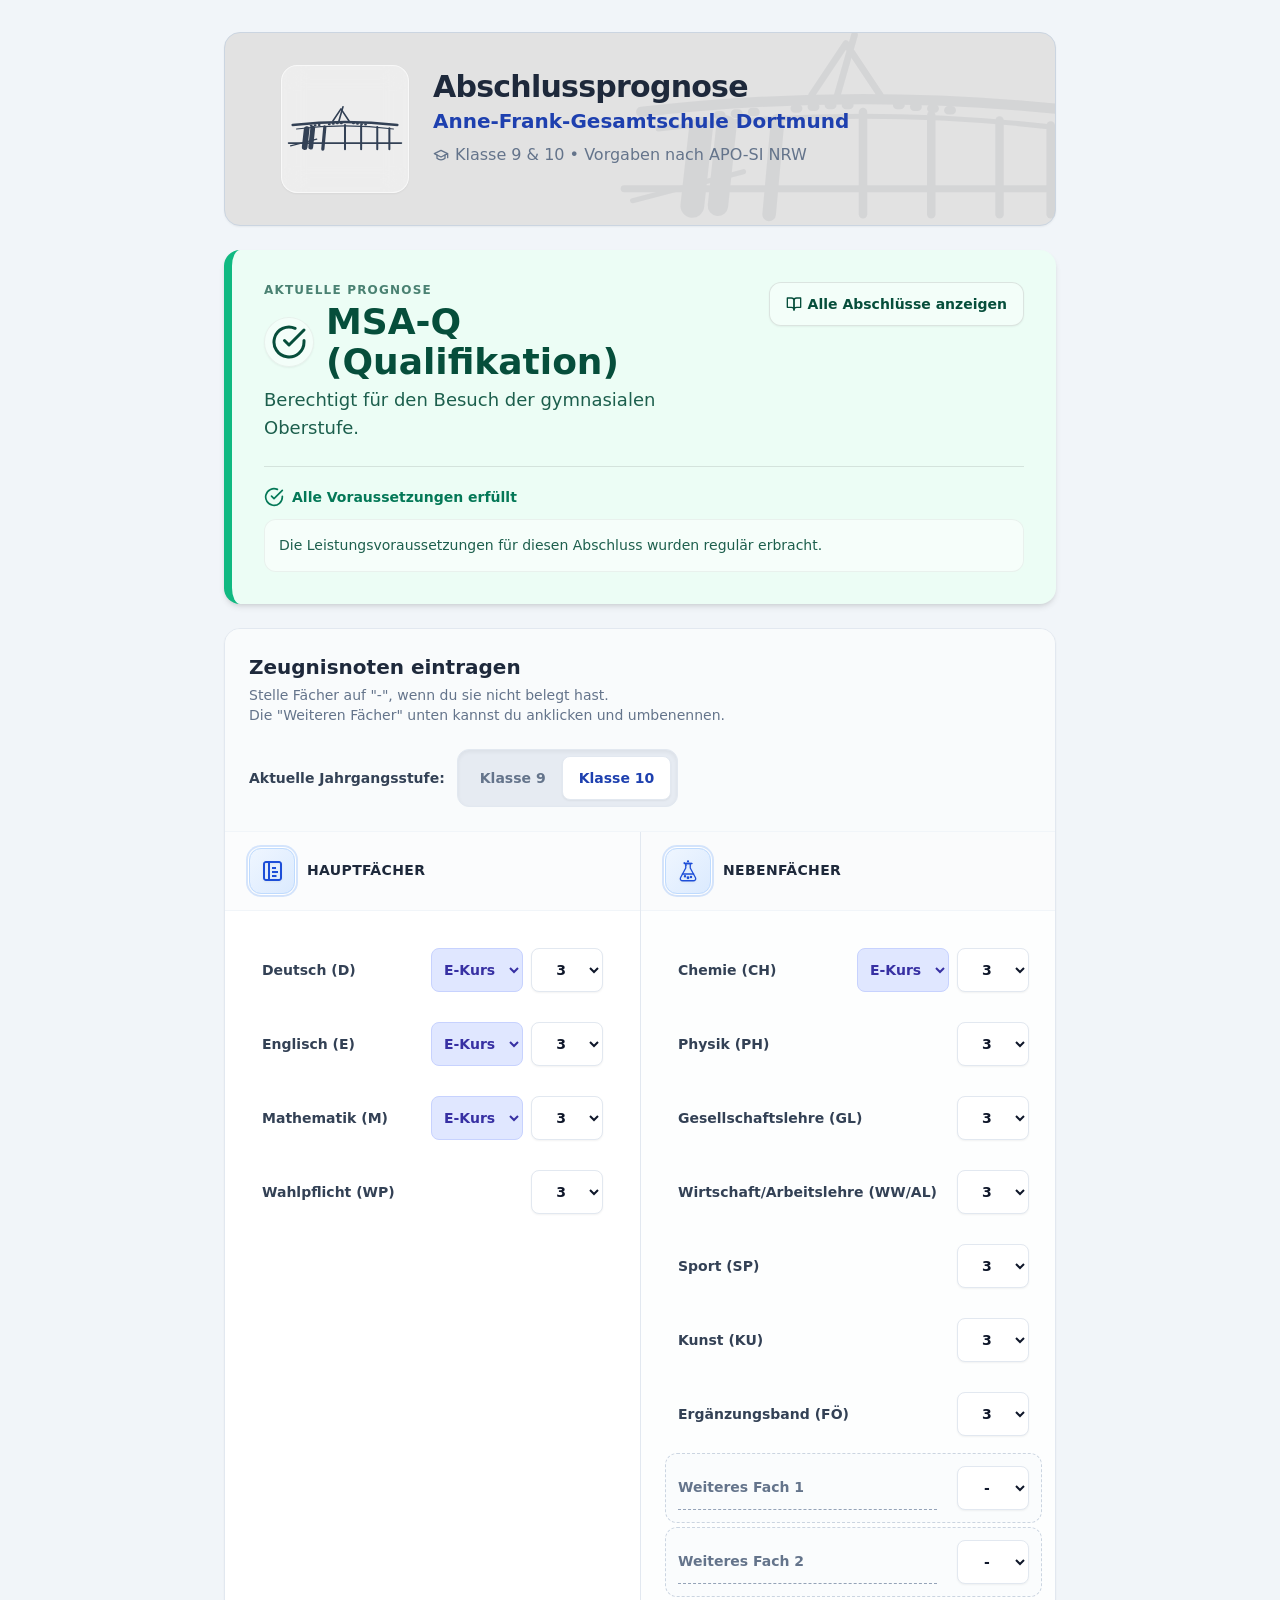
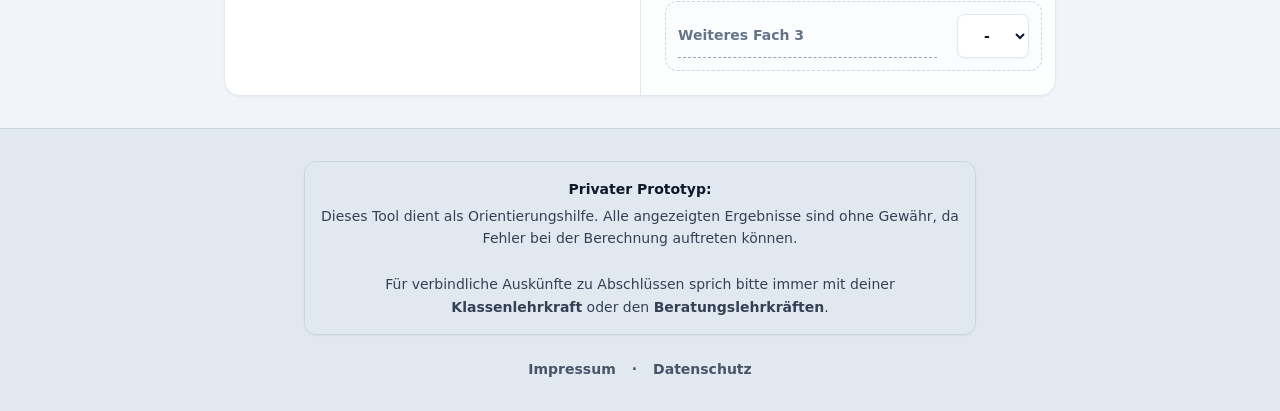
==== index.html @ 038b19b6 "Update index.html" ====
<!DOCTYPE html>
<html lang="de">
<head>
    <meta charset="UTF-8">
    <meta name="viewport" content="width=device-width, initial-scale=1.0">
    <title>Abschlussprognose - Anne-Frank-Gesamtschule Dortmund</title>
    <meta name="description" content="Offizielles Prognose-Tool der Anne-Frank-Gesamtschule Dortmund für die Jahrgänge 9 und 10.">
    <meta name="robots" content="noindex, nofollow">
    <meta name="apple-mobile-web-app-capable" content="yes">
    <meta name="apple-mobile-web-app-status-bar-style" content="default">
    <meta name="theme-color" content="#e2e2e2">
    <meta http-equiv="Content-Security-Policy" content="default-src 'self'; style-src 'self' 'unsafe-inline'; script-src 'self' 'unsafe-inline'; img-src 'self' data:;">
    <link rel="icon" href="data:image/svg+xml,<svg xmlns=%22http://www.w3.org/2000/svg%22 viewBox=%220 0 100 100%22><text y=%22.9em%22 font-size=%2290%22>🎓</text></svg>">
    <style>
        body{font-family:system-ui,-apple-system,BlinkMacSystemFont,"Segoe UI",Roboto,"Helvetica Neue",sans-serif;-webkit-tap-highlight-color:transparent}
        .animate-in{animation:fadeIn .3s ease-out}
        @keyframes fadeIn{from{opacity:0;transform:translateY(10px)}to{opacity:1;transform:translateY(0)}}
        summary{list-style:none}
        summary::-webkit-details-marker{display:none}
        .touch-target{min-height:44px}
        .sr-only{position:absolute;width:1px;height:1px;padding:0;margin:-1px;overflow:hidden;clip:rect(0,0,0,0);white-space:nowrap;border-width:0}
        @media print{
            *{-webkit-print-color-adjust:exact !important;color-adjust:exact !important;print-color-adjust:exact !important}
            body{background:#fff !important;color:#000 !important}
            header{background:transparent !important;border:none !important;box-shadow:none !important;padding:0 !important;margin-bottom:2rem !important;display:block !important}
            #logo-bg,#logo-box{display:none !important}
            header h1{color:#000 !important;font-size:24pt !important;margin:0 !important}
            header p{color:#333 !important;font-size:14pt !important;margin-top:5px !important}
            #prognosis-banner{background:#fff !important;border:2px solid #000 !important;color:#000 !important;page-break-inside:avoid;border-radius:8px !important;padding:1.5rem !important}
            #open-modal-btn{display:none !important}
            .grade-btn.text-slate-500{display:none !important}
            .grade-btn{border:none !important;box-shadow:none !important;background:transparent !important;color:#000 !important;font-size:12pt !important;padding:0 !important;margin-left:10px !important}
            section{border:1px solid #ddd !important;box-shadow:none !important;page-break-inside:avoid}
            .subject-select{appearance:none !important;-webkit-appearance:none !important;border:none !important;background:transparent !important;box-shadow:none !important;padding:0 !important;font-size:11pt !important;text-align:right !important;color:#000 !important}
            input.subject-input{border:none !important;background:transparent !important;color:#000 !important}
            details,footer{display:none !important}
        }
    </style>
    <link rel="stylesheet" href="style.css">
</head>
<body class="bg-slate-100 min-h-screen text-slate-900 flex flex-col">
    <noscript>
        <div class="bg-red-600 text-white p-4 text-center font-bold text-sm" role="alert">
            Dieses Tool benötigt JavaScript, um die Prognose lokal in Ihrem Browser berechnen zu können. Bitte aktivieren Sie JavaScript.
        </div>
    </noscript>
    <main class="max-w-4xl mx-auto space-y-6 py-8 px-4 sm:px-6 lg:px-8 flex-grow w-full">
        <header class="bg-[#e2e2e2] p-6 sm:p-8 rounded-2xl shadow-sm border border-slate-300 flex flex-col sm:flex-row items-center sm:items-start text-center sm:text-left space-y-4 sm:space-y-0 sm:space-x-6 relative overflow-hidden">
            <div class="absolute top-1/2 left-1/2 -translate-x-1/2 sm:left-auto sm:translate-x-0 sm:right-0 -translate-y-1/2 opacity-[0.06] pointer-events-none" id="logo-bg" aria-hidden="true"></div>
            <div class="shrink-0 bg-white/40 backdrop-blur-md rounded-2xl shadow-sm border border-white/60 z-10 flex items-center justify-center w-24 h-24 sm:w-32 sm:h-32 p-1.5 sm:p-2 text-slate-700" id="logo-box" aria-hidden="true"></div>
            <div class="flex-1 flex flex-col justify-center h-full pt-1 z-10 text-slate-900">
                <h1 class="text-2xl sm:text-3xl font-black text-slate-800 leading-tight tracking-tight">Abschlussprognose</h1>
                <p class="text-blue-800 font-bold text-lg sm:text-xl mt-0.5">Anne-Frank-Gesamtschule Dortmund</p>
                <p class="text-slate-500 font-medium text-sm sm:text-base mt-2 flex items-center justify-center sm:justify-start gap-1.5">
                    <svg class="w-4 h-4" aria-hidden="true" viewBox="0 0 24 24" fill="none" stroke="currentColor" stroke-width="2" stroke-linecap="round" stroke-linejoin="round"><path d="M22 10v6M2 10l10-5 10 5-10 5z"/><path d="M6 12v5c3 3 9 3 12 0v-5"/></svg>
                    Klasse 9 & 10 • Vorgaben nach APO-SI NRW
                </p>
            </div>
        </header>
        <section id="prognosis-banner" aria-live="polite" class="p-8 rounded-2xl shadow-md border-l-8 transition-all duration-300 relative overflow-hidden"></section>
        <section id="missing-section" aria-live="polite"></section>
        <section class="bg-white rounded-2xl shadow-sm border border-slate-200 overflow-hidden text-slate-900">
            <form onsubmit="return false;" id="grades-form">
                <div class="p-6 border-b border-slate-100 bg-slate-50/80 space-y-4">
                    <div>
                        <h2 class="text-xl font-bold text-slate-800">Zeugnisnoten eintragen</h2>
                        <p class="text-sm text-slate-500 mt-1 text-balance">
                            Stelle Fächer auf "-", wenn du sie nicht belegt hast.<br />
                            Die "Weiteren Fächer" unten kannst du anklicken und umbenennen.
                        </p>
                    </div>
                    <div class="flex items-center gap-3 pt-2" role="group" aria-labelledby="grade-level-label">
                        <span id="grade-level-label" class="text-sm font-bold text-slate-700">Aktuelle Jahrgangsstufe:</span>
                        <div class="flex bg-slate-200/80 p-1.5 rounded-xl w-fit shadow-inner border border-slate-200">
                            <button type="button" id="btn-grade-9" data-level="9" class="grade-btn touch-target px-4 py-2 text-sm font-bold rounded-lg transition-all text-slate-500 hover:text-slate-700">Klasse 9</button>
                            <button type="button" id="btn-grade-10" data-level="10" class="grade-btn touch-target px-4 py-2 text-sm font-bold rounded-lg transition-all bg-white text-blue-800 shadow-sm border border-slate-200" aria-pressed="true">Klasse 10</button>
                        </div>
                    </div>
                </div>
                <div class="grid grid-cols-1 md:grid-cols-2 divide-y md:divide-y-0 md:divide-x divide-slate-200 text-slate-900" id="subjects-grid">
                    <fieldset class="flex flex-col bg-white border-0 p-0 m-0">
                        <legend class="sr-only">Hauptfächer</legend>
                        <div class="bg-slate-50/50 border-b border-slate-100 p-4 sm:px-6 flex items-center gap-3" aria-hidden="true">
                            <div class="relative bg-gradient-to-br from-blue-50 to-blue-100 p-2.5 rounded-xl text-blue-700 shadow-sm ring-2 ring-blue-500/20 ring-offset-1 border border-blue-200">
                                <svg class="h-6 w-6 drop-shadow-sm" aria-hidden="true" viewBox="0 0 24 24" fill="currentColor"><path fill-rule="evenodd" clip-rule="evenodd" d="M19 2H6c-1.65 0-3 1.35-3 3v14c0 1.65 1.35 3 3 3h13c1.65 0 3-1.35 3-3V5c0-1.65-1.35-3-3-3zm-11 2H6c-.55 0-1 .45-1 1v14c0 .55.45 1 1 1h2V4zm12 15c0 .55-.45 1-1 1H10V4h9c.55 0 1 .45 1 1v14zM12 8h4v2h-4V8zm6 4h-6v2h6v-2zm-1.5 4H12v2h4.5v-2z" /></svg>
                            </div>
                            <div><h3 class="font-bold text-slate-800 leading-tight text-sm uppercase tracking-wide">Hauptfächer</h3></div>
                        </div>
                        <div class="p-4 sm:p-6 space-y-1" id="group-1-container"></div>
                    </fieldset>
                    <fieldset class="flex flex-col bg-slate-50/30 border-0 p-0 m-0">
                        <legend class="sr-only">Nebenfächer</legend>
                        <div class="bg-slate-50/50 border-b border-slate-100 p-4 sm:px-6 flex items-center gap-3" aria-hidden="true">
                            <div class="relative bg-gradient-to-br from-blue-50 to-blue-100 p-2.5 rounded-xl text-blue-700 shadow-sm ring-2 ring-blue-500/20 ring-offset-1 border border-blue-200">
                                <svg class="h-6 w-6 drop-shadow-sm" aria-hidden="true" viewBox="0 0 64 64" fill="none" stroke="currentColor" stroke-width="3.5" stroke-linecap="round" stroke-linejoin="round"><path d="M26 24 V12 H38 V24 L52 50 C54 54 51 58 46 58 H18 C13 58 10 54 12 50 Z" /><path d="M17 40 H47" /><path d="M22 12 H42" /><circle cx="32" cy="50" r="2" fill="currentColor" /><circle cx="24" cy="46" r="1.5" fill="currentColor" /><circle cx="40" cy="48" r="1.5" fill="currentColor" /><circle cx="32" cy="6" r="3" fill="currentColor" stroke="none" /><circle cx="22" cy="10" r="2" fill="currentColor" stroke="none" /><circle cx="42" cy="12" r="2" fill="currentColor" stroke="none" /><circle cx="28" cy="16" r="1.5" fill="currentColor" stroke="none" /></svg>
                            </div>
                            <div><h3 class="font-bold text-slate-800 leading-tight text-sm uppercase tracking-wide">Nebenfächer</h3></div>
                        </div>
                        <div class="p-4 sm:p-6 space-y-1" id="group-2-container"></div>
                    </fieldset>
                </div>
            </form>
        </section>
    </main>
    <footer class="bg-slate-200 mt-auto py-8 border-t border-slate-300">
        <div class="max-w-4xl mx-auto px-4 flex flex-col items-center justify-center space-y-4">
        
            <div class="bg-white/60 p-4 rounded-xl border border-slate-300 shadow-sm max-w-2xl text-center">
                <p class="text-sm text-slate-700 leading-relaxed">
                    <strong class="text-slate-900 block mb-1">Privater Prototyp:</strong> 
                   Dieses Tool dient als Orientierungshilfe. Alle angezeigten Ergebnisse sind ohne Gewähr, da Fehler bei der Berechnung auftreten können. <br><br>
                   Für verbindliche Auskünfte zu Abschlüssen sprich bitte immer mit deiner <strong>Klassenlehrkraft</strong> oder den <strong>Beratungslehrkräften</strong>.
                </p>
            </div>
        
                <div class="flex gap-4 text-sm font-semibold text-slate-600 pt-2">
                <a href="impressum.html" class="hover:text-slate-900 transition-colors">Impressum</a>
                <span>&middot;</span>
                <a href="datenschutz.html" class="hover:text-slate-900 transition-colors">Datenschutz</a>
                </div>
        </div>
    </footer>
    <div id="rules-modal" role="dialog" aria-modal="true" aria-labelledby="modal-title" class="fixed inset-0 z-50 items-center justify-center bg-slate-900/60 backdrop-blur-sm p-4 hidden animate-in text-slate-900">
        <div class="bg-white rounded-2xl shadow-2xl max-w-2xl w-full max-h-[90vh] flex flex-col overflow-hidden border border-slate-200 relative">
            <div class="absolute top-1/2 left-1/2 -translate-x-1/2 -translate-y-1/2 opacity-[0.04] pointer-events-none z-0" id="logo-modal" aria-hidden="true"></div>
            <div class="p-5 border-b border-slate-100 flex justify-between items-center bg-slate-50/90 relative z-10 backdrop-blur-sm">
                <h2 id="modal-title" class="text-lg font-bold text-slate-800 flex items-center gap-2">
                    <svg class="h-5 w-5 text-indigo-600 shrink-0" aria-hidden="true" viewBox="0 0 24 24" fill="none" stroke="currentColor" stroke-width="2" stroke-linecap="round" stroke-linejoin="round"><path d="M2 3h6a4 4 0 0 1 4 4v14a4 4 0 0 0-4-4H2z"/><path d="M22 3h-6a4 4 0 0 0-4 4v14a4 4 0 0 1 4-4h6z"/></svg>
                    Voraussetzungen (APO-SI)
                </h2>
                <button type="button" id="close-modal-btn" aria-label="Schließen" class="touch-target text-slate-400 hover:text-slate-700 p-1.5 bg-slate-200/50 rounded-lg shadow-sm">
                    <svg class="h-5 w-5" aria-hidden="true" viewBox="0 0 24 24" fill="none" stroke="currentColor" stroke-width="2" stroke-linecap="round" stroke-linejoin="round"><line x1="18" y1="6" x2="6" y2="18"/><line x1="6" y1="6" x2="18" y2="18"/></svg>
                </button>
            </div>
            <div class="p-6 overflow-y-auto space-y-6 text-slate-700 relative z-10 text-sm">
                 <div class="bg-indigo-50 p-4 rounded-xl border border-indigo-100 text-indigo-900 shadow-sm relative">
                    <svg class="h-5 w-5 absolute" style="top: 1rem; left: 1rem;" aria-hidden="true" viewBox="0 0 24 24" fill="none" stroke="currentColor" stroke-width="2.5" stroke-linecap="round" stroke-linejoin="round"><circle cx="12" cy="12" r="10"/><line x1="12" y1="8" x2="12" y2="12"/><line x1="12" y1="16" x2="12.01" y2="16"/></svg>
                    <div class="text-center px-6">
                        <h3 class="font-bold mb-1.5">Wichtige Grundregel</h3>
                        <p class="font-medium leading-relaxed">Maximal 1 Hauptfach und 1 Nebenfach dürfen ausgeglichen werden.<br>Jede Ausgleichsnote darf nur für genau ein Defizit genutzt werden.</p>
                    </div>
                </div>
                <div class="space-y-2">
                    <h3 class="font-bold text-emerald-800 bg-emerald-100 px-3 py-1.5 rounded-lg inline-block shadow-sm">MSA-Q (Qualifikation)</h3>
                    <ul class="list-disc pl-5 space-y-1.5 text-sm font-medium">
                        <li><strong>Kurse:</strong> Mindestens 3 E-Kurse.</li>
                        <li><strong>Noten:</strong> In allen Fächern mindestens Note 3 (im G-Kurs Note 2).</li>
                        <li><strong>Defizite:</strong> Maximal 1 Defizit in den Hauptfächern und 1 in den Nebenfächern. Ein Ausgleich durch Note 2 ist erforderlich.</li>
                        <li><strong>Ausschluss:</strong> Keine 5 in den Hauptfächern und generell keine 6 erlaubt.</li>
                    </ul>
                </div>
                <div class="space-y-2">
                    <h3 class="font-bold text-blue-800 bg-blue-100 px-3 py-1.5 rounded-lg inline-block shadow-sm">MSA (Realschule)</h3>
                    <ul class="list-disc pl-5 space-y-1.5 text-sm font-medium">
                        <li><strong>Kurse:</strong> Mindestens 2 E-Kurse.</li>
                        <li><strong>Noten:</strong> In allen Fächern mindestens Note 4 (im G-Kurs Note 3).</li>
                        <li><strong>Sonderregel:</strong> Es werden mindestens zwei Noten 3 in den Nebenfächern benötigt.</li>
                        <li><strong>Defizite:</strong> Maximal 1 Defizit in den Hauptfächern und 1 in den Nebenfächern (Ausgleich erforderlich).</li>
                        <li><strong>Ausschluss:</strong> Generell keine 6 erlaubt.</li>
                    </ul>
                </div>
                <div class="space-y-2">
                    <h3 class="font-bold text-amber-800 bg-amber-100 px-3 py-1.5 rounded-lg inline-block shadow-sm">EESA (HA 10)</h3>
                    <ul class="list-disc pl-5 space-y-1.5 text-sm font-medium">
                        <li><strong>Noten:</strong> In allen Fächern mindestens Note 4.</li>
                        <li><strong>Vorteil:</strong> Eine Note 5 im E-Kurs wird wie eine Note 4 im G-Kurs gewertet.</li>
                        <li><strong>Defizite:</strong> Maximal 2 Defizite insgesamt (davon höchstens 1 im Hauptfach). Ein Ausgleich ist erforderlich.</li>
                        <li><strong>Ausschluss:</strong> Maximal eine 6 erlaubt (muss zwingend mit Note 2 ausgeglichen werden).</li>
                    </ul>
                </div>
                <div class="space-y-2">
                    <h3 class="font-bold text-red-800 bg-red-100 px-3 py-1.5 rounded-lg inline-block shadow-sm">ESA (HA 9) & Abgang</h3>
                    <ul class="list-disc pl-5 space-y-1.5 text-sm font-medium">
                        <li><strong>Noten:</strong> In allen Fächern mindestens Note 4.</li>
                        <li><strong>Defizite:</strong> Maximal 2 Defizite insgesamt (davon höchstens 1 im Hauptfach). Ein Ausgleich ist erforderlich.</li>
                        <li><strong>Ausschluss:</strong> Generell keine 6 erlaubt.</li>
                        <li><strong>Hinweis:</strong> Wer in Klasse 10 den EESA nicht erreicht, verlässt die Schule mit dem ESA.</li>
                    </ul>
                </div>
            </div>
        </div>
    </div>
    <template id="tpl-prognosis-banner">
        <div class="relative z-10 text-current">
            <div class="flex flex-col sm:flex-row sm:justify-between sm:items-start gap-4">
                <div>
                    <h2 class="text-xs font-bold uppercase tracking-widest opacity-70 mb-1">Aktuelle Prognose</h2>
                    <div class="text-2xl sm:text-4xl font-black flex items-center gap-3 mb-1 leading-tight">
                        <div class="bg-white/40 p-1.5 rounded-full border border-black/5 shadow-sm">
                            <svg class="h-8 w-8 sm:h-9 sm:w-9 shrink-0" aria-hidden="true" viewBox="0 0 24 24" fill="none" stroke="currentColor" stroke-width="2" stroke-linecap="round" stroke-linejoin="round"><path d="M22 11.08V12a10 10 0 1 1-5.93-9.14"/><polyline points="22 4 12 14.01 9 11.01"/></svg>
                        </div>
                        <span data-slot="degree"></span> 
                    </div>
                    <p data-slot="subtext" class="opacity-90 font-medium text-base sm:text-lg"></p>
                </div>
                <button type="button" id="open-modal-btn" class="touch-target shrink-0 flex items-center gap-1.5 px-4 py-2.5 rounded-xl font-bold text-sm transition-colors bg-white/40 hover:bg-white/60 text-current border border-black/10 shadow-sm">
                    <svg class="h-4 w-4 shrink-0" aria-hidden="true" viewBox="0 0 24 24" fill="none" stroke="currentColor" stroke-width="2" stroke-linecap="round" stroke-linejoin="round"><path d="M2 3h6a4 4 0 0 1 4 4v14a4 4 0 0 0-4-4H2z"/><path d="M22 3h-6a4 4 0 0 0-4 4v14a4 4 0 0 1 4-4h6z"/></svg>
                    Alle Abschlüsse anzeigen
                </button>
            </div>
            <div data-slot="comps-container"></div>
        </div>
    </template>
<script>
    const APO_RULES = { MANDATORY_SUBJECTS: ['d', 'e', 'm', 'wp'], MIN_SUBJECTS_REQUIRED: 10 };
    const afgLogoSVG = `<svg viewBox="0 0 300 120" fill="none" stroke="currentColor" stroke-linecap="round" stroke-linejoin="round" class="w-full h-full scale-110" aria-hidden="true"><path d="M 120 40 L 140 10 L 160 40" stroke-width="4" /><path d="M 135 40 L 145 5" stroke-width="4" /><path d="M 20 50 Q 150 35 280 50" stroke-width="6" /><path d="M 30 60 Q 150 45 270 60" stroke-width="3" /><path d="M 65 52 L 67 52 M 75 51 L 77 51 M 85 50 L 87 50" stroke-width="5" /><path d="M 110 48 L 112 48 M 120 47 L 122 47 M 130 46 L 132 46 M 140 46 L 142 46" stroke-width="5" /><path d="M 170 46 L 172 46 M 180 47 L 182 47 M 190 48 L 192 48 M 200 49 L 202 49" stroke-width="5" /><path d="M 10 95 L 290 95" stroke-width="4" /><path d="M 15 102 L 80 85" stroke-width="3" /><path d="M 55 60 L 50 105" stroke-width="14" /><path d="M 70 58 L 65 105" stroke-width="12" /><path d="M 100 55 L 95 110" stroke-width="8" /><path d="M 150 50 L 150 110" stroke-width="5" /><path d="M 190 52 L 190 110" stroke-width="5" /><path d="M 230 55 L 230 110" stroke-width="5" /><path d="M 260 58 L 260 110" stroke-width="5" /></svg>`;
    document.getElementById('logo-box').innerHTML = afgLogoSVG;
    document.getElementById('logo-bg').innerHTML = afgLogoSVG.replace('scale-110', 'w-[24rem] sm:w-[32rem] text-slate-900 sm:-mr-16');
    document.getElementById('logo-modal').innerHTML = afgLogoSVG.replace('scale-110', 'w-[28rem] sm:w-[40rem] text-slate-900');
    
    let gradeLevel = 10;
    let lastFocusedElement = null;
    
    let subjects = [
        { id: 'd', name: 'Deutsch (D)', group: 1, hasKurs: true, kurs: 'E', grade: 3 },
        { id: 'e', name: 'Englisch (E)', group: 1, hasKurs: true, kurs: 'E', grade: 3 },
        { id: 'm', name: 'Mathematik (M)', group: 1, hasKurs: true, kurs: 'E', grade: 3 },
        { id: 'wp', name: 'Wahlpflicht (WP)', group: 1, hasKurs: false, kurs: null, grade: 3 },
        { id: 'ch', name: 'Chemie (CH)', group: 2, hasKurs: true, kurs: 'E', grade: 3 },
        { id: 'ph', name: 'Physik (PH)', group: 2, hasKurs: false, kurs: null, grade: 3 },
        { id: 'gl', name: 'Gesellschaftslehre (GL)', group: 2, hasKurs: false, kurs: null, grade: 3 },
        { id: 'ww', name: 'Wirtschaft/Arbeitslehre (WW/AL)', group: 2, hasKurs: false, kurs: null, grade: 3 },
        { id: 'sp', name: 'Sport (SP)', group: 2, hasKurs: false, kurs: null, grade: 3 },
        { id: 'ku', name: 'Kunst (KU)', group: 2, hasKurs: false, kurs: null, grade: 3 },
        { id: 'foe', name: 'Ergänzungsband (FÖ)', group: 2, hasKurs: false, kurs: null, grade: 3 },
        { id: 'extra1', name: 'Weiteres Fach 1', group: 2, hasKurs: false, kurs: null, grade: 0, isCustomizable: true },
        { id: 'extra2', name: 'Weiteres Fach 2', group: 2, hasKurs: false, kurs: null, grade: 0, isCustomizable: true },
        { id: 'extra3', name: 'Weiteres Fach 3', group: 2, hasKurs: false, kurs: null, grade: 0, isCustomizable: true },
    ];
    function escapeHTML(str) { return str.replace(/[&<>'"]/g, tag => ({ '&': '&amp;', '<': '&lt;', '>': '&gt;', "'": '&#39;', '"': '&quot;' }[tag])); }
    function consumeOneSubject(compsList, maxAllowedGrade) {
        compsList.sort((a, b) => b.grade - a.grade);
        const index = compsList.findIndex(c => c.grade <= maxAllowedGrade);
        if (index !== -1) { const usedSubject = compsList[index]; compsList.splice(index, 1); return usedSubject; }
        return null;
    }
    function formatOder(list) {
        if (!list || list.length === 0) return "";
        if (list.length === 1) return list[0];
        if (list.length === 2) return list.join(" oder ");
        return list.slice(0, -1).join(", ") + " oder " + list[list.length - 1];
    }
    function formatUnd(list) {
        if (!list || list.length === 0) return "";
        if (list.length === 1) return list[0];
        if (list.length === 2) return list.join(" und ");
        return list.slice(0, -1).join(", ") + " und " + list[list.length - 1];
    }
    function getDynamicCompensationStrings(candidates, targetNote, isESAContext = false) {
        let comps = [];
        let m = candidates.filter(s => isESAContext ? s.isEESAGroup1 : s.group === 1).map(s => s.name);
        let n = candidates.filter(s => isESAContext ? !s.isEESAGroup1 : s.group === 2).map(s => s.name);
        if (m.length > 0) comps.push(`Erreiche eine Note ${targetNote} zum Ausgleich im Hauptfach (${formatOder(m)})`);
        if (n.length > 0) comps.push(`Erreiche eine Note ${targetNote} zum Ausgleich im Nebenfach (${formatOder(n)})`);
        return comps;
    }
    function getESACompensationStrings(candidates, targetNote) {
        if (candidates.length > 0) return [`Erreiche eine Note ${targetNote} zum Ausgleich im Fach (${formatOder(candidates.map(s=>s.name))})`];
        return [];
    }
    function renderSubjects() {
        const g1 = document.getElementById('group-1-container'); const g2 = document.getElementById('group-2-container');
        g1.innerHTML = ''; g2.innerHTML = '';
        subjects.forEach(s => {
            const isOff = s.grade === 0 ? 'bg-slate-50/50 border-dashed border-slate-300' : 'border-transparent hover:border-slate-200';
            const safeName = escapeHTML(s.name);
            const nameHtml = s.isCustomizable ? `<input type="text" value="${safeName}" aria-label="Name für ${safeName}" data-id="${s.id}" data-field="name" class="subject-input touch-target text-sm font-semibold bg-transparent border-b border-dashed border-slate-400 focus:border-indigo-500 focus:outline-none w-full truncate ${s.grade === 0 ? 'text-slate-500' : 'text-slate-800'}" />` : `<label class="text-sm font-semibold text-slate-700 block truncate" for="grade-${s.id}">${safeName}</label>`;
            const kursHtml = s.hasKurs ? `<select data-id="${s.id}" aria-label="Kursniveau für ${safeName}" data-field="kurs" ${s.grade === 0 ? 'disabled' : ''} class="subject-select touch-target text-sm rounded-lg font-bold px-2 py-2 outline-none transition-all cursor-pointer ${s.kurs === 'E' ? 'bg-indigo-100 text-indigo-800 border border-indigo-200' : 'bg-slate-200 text-slate-700 border border-slate-300'}"><option value="E" ${s.kurs === 'E' ? 'selected' : ''}>E-Kurs</option><option value="G" ${s.kurs === 'G' ? 'selected' : ''}>G-Kurs</option></select>` : '';
            const gradeHtml = `<select id="grade-${s.id}" data-id="${s.id}" aria-label="Note für ${safeName}" data-field="grade" class="subject-select touch-target text-sm rounded-lg px-2 py-2 w-auto min-w-[4.5rem] text-center font-bold bg-white border border-slate-200 shadow-sm focus:border-indigo-500 outline-none transition-all cursor-pointer"><option value="0" ${s.grade === 0 ? 'selected' : ''}>-</option>${[1, 2, 3, 4, 5, 6].map(g => `<option value="${g}" ${s.grade === g ? 'selected' : ''}>${g}</option>`).join('')}</select>`;
            const row = document.createElement('div'); row.id = `row-${s.id}`; row.className = `flex items-center justify-between gap-2 p-3 hover:bg-slate-50 rounded-xl transition-all border ${isOff}`;
            row.innerHTML = `<div class="flex-1 min-w-0 pr-3 flex items-center">${nameHtml}</div><div class="flex items-center gap-2 shrink-0">${kursHtml}${gradeHtml}</div>`;
            if (s.group === 1) g1.appendChild(row); else g2.appendChild(row);
        });
    }
    document.getElementById('subjects-grid').addEventListener('change', (e) => {
        if (!e.target.classList.contains('subject-select')) return;
        const id = e.target.dataset.id; const field = e.target.dataset.field; const val = e.target.value; const subject = subjects.find(s => s.id === id);
        if (field === 'grade') subject.grade = parseInt(val); if (field === 'kurs') subject.kurs = val;
        updateRowUI(id); updatePrognosis();
    });
    document.getElementById('subjects-grid').addEventListener('input', (e) => {
        if (!e.target.classList.contains('subject-input')) return;
        subjects.find(s => s.id === e.target.dataset.id).name = e.target.value;
    });
    function updateRowUI(id) {
        const s = subjects.find(x => x.id === id); const row = document.getElementById(`row-${id}`);
        if (s.grade === 0) { row.classList.remove('border-transparent', 'hover:border-slate-200'); row.classList.add('bg-slate-50/50', 'border-dashed', 'border-slate-300'); } else { row.classList.remove('bg-slate-50/50', 'border-dashed', 'border-slate-300'); row.classList.add('border-transparent', 'hover:border-slate-200'); }
        const kursSelect = row.querySelector(`select[data-field="kurs"]`);
        if (kursSelect) { kursSelect.disabled = (s.grade === 0); kursSelect.className = `subject-select touch-target text-sm rounded-lg font-bold px-2 py-2 outline-none transition-all cursor-pointer ${s.kurs === 'E' ? 'bg-indigo-100 text-indigo-800 border border-indigo-200' : 'bg-slate-200 text-slate-700 border border-slate-300'}`; }
        const nameInput = row.querySelector(`input[data-field="name"]`);
        if (nameInput) { if (s.grade === 0) { nameInput.classList.add('text-slate-500'); nameInput.classList.remove('text-slate-800'); } else { nameInput.classList.remove('text-slate-500'); nameInput.classList.add('text-slate-800'); } }
    }
    function setGradeLevel(level) {
        gradeLevel = level;
        document.getElementById('btn-grade-9').className = `grade-btn touch-target px-4 py-2 text-sm font-bold rounded-lg transition-all ${gradeLevel === 9 ? 'bg-white text-blue-800 shadow-sm border border-slate-200' : 'text-slate-500 hover:text-slate-700'}`;
        document.getElementById('btn-grade-10').className = `grade-btn touch-target px-4 py-2 text-sm font-bold rounded-lg transition-all ${gradeLevel === 10 ? 'bg-white text-blue-800 shadow-sm border border-slate-200' : 'text-slate-500 hover:text-slate-700'}`;
        updatePrognosis();
    }
    function toggleModal(show) {
        const modal = document.getElementById('rules-modal');
        if (show) { lastFocusedElement = document.activeElement; modal.classList.remove('hidden'); modal.classList.add('flex'); setTimeout(() => document.getElementById('close-modal-btn').focus(), 10); } else { modal.classList.add('hidden'); modal.classList.remove('flex'); if(lastFocusedElement) lastFocusedElement.focus(); }
    }
    function updatePrognosis() {
        const activeSubjects = subjects.filter(s => s.grade > 0).map(s => ({...s, name: escapeHTML(s.name.replace(/\s*\([^)]*\)$/, ''))}));
        const missingMandatory = APO_RULES.MANDATORY_SUBJECTS.filter(id => !activeSubjects.some(s => s.id === id));
        if (missingMandatory.length > 0) { renderPrognosis({ degree: "Eingabe unvollständig", subtext: "Noten für Deutsch, Englisch, Mathematik und WP sind zwingend erforderlich.", next: null, missing: [{ message: "Du hast nicht alle Pflichtfächer belegt (Deutsch, Englisch, Mathematik und WP sind zwingend erforderlich)." }], compensations: [], color: 'border-slate-500 text-slate-900', bg: 'bg-slate-200', crossCompUsed: false, lbInfo: { nw: null, nwGrade: null, al: null, alGrade: null } }); return; }
        if (activeSubjects.length < APO_RULES.MIN_SUBJECTS_REQUIRED) { renderPrognosis({ degree: "Zu wenige Fächer", subtext: `Bitte belege mindestens ${APO_RULES.MIN_SUBJECTS_REQUIRED} Fächer, um eine gültige Prognose zu erhalten.`, next: null, missing: [{ message: `Aktuell sind nur ${activeSubjects.length} Fächer benotet. Ein regulärer Abschluss erfordert in der Regel mehr Fächer.` }], compensations: [], color: 'border-slate-500 text-slate-900', bg: 'bg-slate-200', crossCompUsed: false, lbInfo: { nw: null, nwGrade: null, al: null, alGrade: null } }); return; }
        const buildESASubjects = () => {
            let nwSubs = activeSubjects.filter(s => ['ph', 'ch'].includes(s.id) || (s.isCustomizable && s.name.toLowerCase().includes('bio')));
            let alSubs = activeSubjects.filter(s => ['ww'].includes(s.id) || (s.isCustomizable && (s.name.toLowerCase().includes('technik') || s.name.toLowerCase().includes('tc') || s.name.toLowerCase().includes('hauswirtschaft') || s.name.toLowerCase().includes('hw'))));
            let esaSubs = activeSubjects.filter(s => !nwSubs.includes(s) && !alSubs.includes(s)).map(s => ({ ...s, isEESAGroup1: (s.id === 'd' || s.id === 'm') }));
            let lbInfo = { nw: null, nwGrade: null, al: null, alGrade: null };
            const calcLBGrade = (subs) => { let sum = subs.reduce((acc, val) => acc + val.grade, 0); let avg = sum / subs.length; if (avg - Math.floor(avg) === 0.5) return Math.floor(avg); return Math.round(avg); };
            if (nwSubs.length > 0) { if (nwSubs.length === 1) esaSubs.push({ ...nwSubs[0], isEESAGroup1: true }); else { let grade = calcLBGrade(nwSubs); let names = nwSubs.map(x=>x.name.split(' (')[0]); let nameNW = `NW-Lernbereich (${names.join(', ')})`; esaSubs.push({ ...nwSubs[0], id: 'lb_nw', name: nameNW, isEESAGroup1: true, grade: grade, hasKurs: false, kurs: null }); if (!nwSubs.every(s => s.grade === nwSubs[0].grade)) { lbInfo.nw = names.join(' + '); lbInfo.nwGrade = grade; } } }
            if (alSubs.length > 0) { if (alSubs.length === 1) esaSubs.push({ ...alSubs[0], isEESAGroup1: true }); else { let grade = calcLBGrade(alSubs); let names = alSubs.map(x=>x.name.split(' (')[0]); let nameAL = `AL-Lernbereich (${names.join(', ')})`; esaSubs.push({ ...alSubs[0], id: 'lb_al', name: nameAL, isEESAGroup1: true, grade: grade, hasKurs: false, kurs: null }); if (!alSubs.every(s => s.grade === alSubs[0].grade)) { lbInfo.al = names.join(' + '); lbInfo.alGrade = grade; } } }
            esaSubs = esaSubs.map(s => ({ ...s, req: (s.hasKurs && s.kurs === 'E') ? 5 : 4 }));
            return { esaSubs, lbInfo };
        };
        const getReqFORQ = (subj) => (subj.hasKurs && subj.kurs === 'G') ? 2 : 3;
        const getReqFOR = (subj) => (subj.hasKurs && subj.kurs === 'G') ? 3 : 4;
        const evalFORQ = () => {
            let errors = []; let compensations = []; let crossCompUsed = false;
            let localSubs = activeSubjects.map(s => ({...s, req: getReqFORQ(s)}));
            let eCourses = localSubs.filter(s => s.hasKurs && s.kurs === 'E').sort((a, b) => a.grade - b.grade);
            if (eCourses.length < 3) { let possibleAdvCourses = localSubs.filter(s => s.hasKurs && s.kurs === 'G').map(s => s.name); let altMsg = gradeLevel === 10 ? "Die Zuweisung in E-Kurse ist in Klasse 10 abgeschlossen. Ein nachträglicher Wechsel in E-Kurse ist nicht mehr möglich. Die Anzahl an E-Kursen reicht für die Qualifikation (MSA-Q) leider nicht aus." : { instruction: "Zwingend erforderlich (Wechsel in E-Kurse):", items: possibleAdvCourses.length > 0 ? [`Erreiche das E-Kurs-Niveau in (${formatOder(possibleAdvCourses)})`] : ["Kein Erreichen von weiteren E-Kursen mehr möglich"] }; return { met: false, errors: [{ message: `Für diesen Abschluss benötigst du mindestens 3 E-Kurse. Du hast aktuell jedoch nur ${eCourses.length} belegt.`, alternatives: altMsg }], crossCompUsed }; }
            let defMain = []; let defSub = []; let compsMain = []; let compsSub = [];
            localSubs.forEach(s => {
                let origReq = s.req; let req = origReq; let effGrade = s.grade;
                if (s.hasKurs && s.kurs === 'E') { let eIndex = eCourses.findIndex(e => e.id === s.id); if (eIndex >= 3) { req = 2; effGrade = Math.max(1, s.grade - 1); } }
                let diff = effGrade - req; let isKiller = s.grade === 6 || (s.group === 1 && s.grade >= 5) || diff > 2;
                if (diff > 0 || isKiller) { let deficitObj = { ...s, req: req, realReq: origReq, grade: effGrade, realGrade: s.grade, diff: Math.max(1, diff), isKiller: isKiller }; if (s.group === 1) defMain.push(deficitObj); else defSub.push(deficitObj); } else if (diff < 0) { if (s.group === 1) compsMain.push({ ...s }); else compsSub.push({ ...s }); }
            });
            let allDefs = [...defMain, ...defSub]; let hasKiller = allDefs.some(d => d.isKiller);
            let totalSteps = allDefs.reduce((acc, d) => acc + d.diff, 0);
            if (defMain.length > 1 || allDefs.length > 2 || totalSteps > 2 || hasKiller) {
                let msgItems = []; 
                let errorMsg = "";
                if (hasKiller) {
                    let killers = allDefs.filter(d => d.isKiller).map(d => `Note ${d.realGrade || d.grade} in ${d.name}`);
                    errorMsg = `Ausschlusskriterium: Die ${formatUnd(killers)} ist für den MSA-Q nicht zulässig.`; 
                } else if (defMain.length > 1) {
                    errorMsg = "Du hast mehr als 1 Defizit in den Hauptfächern. Das ist für diesen Abschluss nicht erlaubt.";
                } else if (defSub.length > 1) {
                    errorMsg = "Du hast mehr als 1 Defizit in den Nebenfächern. Das ist für diesen Abschluss nicht erlaubt.";
                } else {
                    errorMsg = "Du hast die erlaubte Maximalanzahl an Defiziten überschritten.";
                }
                
                if (allDefs.length > 0) {
                    errorMsg += ` Deine aktuellen Defizite: ${allDefs.map(d => `${d.name} (Note ${d.realGrade || d.grade})`).join(", ")}.`;
                }
                
                let combinations = [[]];
                allDefs.forEach(d => { let nextCombs = []; for (let g = d.realReq; g <= d.realGrade; g++) { combinations.forEach(c => { nextCombs.push([...c, { ...d, simGrade: g }]); }); } combinations = nextCombs; });
                let validCombs = [];
                combinations.forEach(comb => {
                    let simDefMain = 0; let simAllDefsCount = 0; let simTotalSteps = 0; let simHasKiller = false;
                    comb.forEach(s => {
                        let simReq = s.realReq; let simEffGrade = s.simGrade;
                        if (s.hasKurs && s.kurs === 'E') { let eIndex = eCourses.findIndex(e => e.id === s.id); if (eIndex >= 3) { simReq = 2; simEffGrade = Math.max(1, s.simGrade - 1); } }
                        let simDiff = simEffGrade - simReq;
                        if (s.simGrade === 6 || (s.group === 1 && s.simGrade >= 5) || simDiff > 2) simHasKiller = true;
                        if (simDiff > 0) { simTotalSteps += simDiff; simAllDefsCount++; if (s.group === 1) simDefMain++; }
                    });
                    if (!simHasKiller && simTotalSteps <= 2 && simDefMain <= 1 && simAllDefsCount <= 2 && !(simAllDefsCount > 1 && comb.some(s => (Math.max(1, (s.simGrade - s.realReq)) > 1)))) {
                        let cM = [...compsMain]; let cS = [...compsSub]; let uncompMain = 0; let uncompSub = 0;
                        comb.filter(s => s.group === 1 && s.simGrade > s.realReq).forEach(rm => { if(!consumeOneSubject(cM, 2)) uncompMain++; });
                        comb.filter(s => s.group === 2 && s.simGrade > s.realReq).forEach(rs => {
                            let simReq = rs.realReq; let simEffGrade = rs.simGrade;
                            if (rs.hasKurs && rs.kurs === 'E') { let eIndex = eCourses.findIndex(e => e.id === rs.id); if (eIndex >= 3) { simReq = 2; simEffGrade = Math.max(1, rs.simGrade - 1); } }
                            if (simEffGrade - simReq > 0) { if(!(consumeOneSubject(cS, 2) || consumeOneSubject(cM, 2))) uncompSub++; }
                        });
                        if (comb.some(s => s.simGrade < s.realGrade)) validCombs.push({ comb, uncompMain, uncompSub });
                    }
                });
                let minimalCombs = validCombs.filter(vc1 => { return !validCombs.some(vc2 => { let strictlyBetterForStudent = false; let allEqualOrBetter = true; for (let i = 0; i < vc1.comb.length; i++) { if (vc2.comb[i].simGrade < vc1.comb[i].simGrade) { allEqualOrBetter = false; break; } if (vc2.comb[i].simGrade > vc1.comb[i].simGrade) strictlyBetterForStudent = true; } return allEqualOrBetter && strictlyBetterForStudent; }); });
                minimalCombs.forEach(vc => {
                    let parts = []; vc.comb.forEach(s => { if (s.simGrade < s.realGrade) parts.push(`Verbessere ${s.name} auf Note ${s.simGrade}`); });
                    let baseFixText = parts.map((p, i) => i === 0 ? p : p.replace('Verbessere', 'verbessere')).join(' <strong>und</strong> ');
                    let totalUncomp = vc.uncompMain + vc.uncompSub;
                    if (totalUncomp === 0) { 
                        if (!msgItems.includes(baseFixText)) msgItems.push(baseFixText); 
                    } else if (totalUncomp === 1) {
                        let candsM = localSubs.filter(s => s.group === 1 && s.grade === 3 && !vc.comb.some(c=>c.id===s.id && c.simGrade > c.realReq)).map(s=>s.name);
                        let candsN = localSubs.filter(s => s.group === 2 && s.grade === 3 && !vc.comb.some(c=>c.id===s.id && c.simGrade > c.realReq)).map(s=>s.name);
                        let candsMStr = candsM.length > 0 ? ` (${formatOder(candsM)})` : "";
                        let candsNStr = candsN.length > 0 ? ` (${formatOder(candsN)})` : "";
                        if (vc.uncompMain === 1 && candsM.length > 0) { 
                            let str = `${baseFixText} <strong>und</strong> erreiche zusätzlich eine Note 2 zum Ausgleich im Hauptfach${candsMStr}`; 
                            if (!msgItems.includes(str)) msgItems.push(str); 
                        } else if (vc.uncompSub === 1) {
                            if (candsM.length > 0) { let str = `${baseFixText} <strong>und</strong> erreiche zusätzlich eine Note 2 zum Ausgleich im Hauptfach${candsMStr}`; if (!msgItems.includes(str)) msgItems.push(str); }
                            if (candsN.length > 0) { let str = `${baseFixText} <strong>und</strong> erreiche zusätzlich eine Note 2 zum Ausgleich im Nebenfach${candsNStr}`; if (!msgItems.includes(str)) msgItems.push(str); }
                        }
                    } else {
                        let candsM = localSubs.filter(s => s.group === 1 && s.grade === 3 && !vc.comb.some(c=>c.id===s.id && c.simGrade > c.realReq)).map(s=>s.name);
                        let candsN = localSubs.filter(s => s.group === 2 && s.grade === 3 && !vc.comb.some(c=>c.id===s.id && c.simGrade > c.realReq)).map(s=>s.name);
                        let candsMStr = candsM.length > 0 ? ` (${formatOder(candsM)})` : "";
                        let candsNStr = candsN.length > 0 ? ` (${formatOder(candsN)})` : "";
                        let reqs = [];
                        if (vc.uncompMain > 0) reqs.push(`${vc.uncompMain === 1 ? 'eine Note 2' : 'zwei Noten 2'} zum Ausgleich im Hauptfach${candsMStr}`);
                        if (vc.uncompSub > 0) reqs.push(`${vc.uncompSub === 1 ? 'eine Note 2' : 'zwei Noten 2'} zum Ausgleich im Nebenfach${candsNStr}`);
                        let str = `${baseFixText} <strong>und</strong> erreiche zusätzlich ${reqs.join(' und ')}`;
                        if (!msgItems.includes(str)) msgItems.push(str);
                    }
                });
                
                if (msgItems.length > 0) {
                    errors.push({ message: errorMsg, alternatives: { instruction: "Zwingend erforderlich (Defizite abbauen):", items: msgItems } });
                } else {
                    let reqParts = allDefs.map(d => `Verbessere ${d.name} auf Note ${d.realReq}`);
                    if (reqParts.length > 0) {
                        let finalReq = reqParts.map((p, i) => i === 0 ? p : p.replace('Verbessere', 'verbessere')).join(" <strong>und</strong> ");
                        errors.push({ message: errorMsg, alternatives: { instruction: "Zwingend erforderlich:", items: [finalReq] } });
                    }
                }
            } else {
                defMain.forEach(d => { let c = consumeOneSubject(compsMain, 2); if (!c) { let possible = activeSubjects.filter(s => s.id !== d.id && s.grade === 3 && !allDefs.some(ad=>ad.id===s.id)); let comps = getDynamicCompensationStrings(possible, 2, false); errors.push({ message: `Für deine Note ${d.realGrade || d.grade} im Hauptfach ${d.name} ist kein erforderlicher Ausgleich vorhanden.`, alternatives: { instruction: "Mögliche Lösungswege:", items: [`Verbessere ${d.name} auf Note ${d.realReq || d.req}`, ...comps] } }); } else compensations.push({ message: `Das Defizit im Hauptfach ${d.name} (Note ${d.realGrade || d.grade}) wurde durch das Fach ${c.name} (Note ${c.grade}) ausgeglichen.` }); });
                defSub.forEach(d => {
                    let c = consumeOneSubject(compsSub, 2) || consumeOneSubject(compsMain, 2);
                    if (!c) { let possible = activeSubjects.filter(s => s.id !== d.id && s.grade === 3 && !allDefs.some(ad=>ad.id===s.id)); let comps = getDynamicCompensationStrings(possible, 2, false); errors.push({ message: `Für deine Note ${d.realGrade || d.grade} im Nebenfach ${d.name} ist kein erforderlicher Ausgleich vorhanden.`, alternatives: { instruction: "Mögliche Lösungswege:", items: [`Verbessere ${d.name} auf Note ${d.realReq || d.req}`, ...comps] } }); } else { if (c.group === 1) crossCompUsed = true; if (d.diff === 2) compensations.push({ message: `Spezialfall nach §43 APO-SI: Das Zwei-Notenstufen-Defizit im Nebenfach ${d.name} (Note ${d.realGrade || d.grade}) wurde durch das Fach ${c.name} (Note ${c.grade}) ausgeglichen.` }); else compensations.push({ message: `Das Defizit im Nebenfach ${d.name} (Note ${d.realGrade || d.grade}) wurde durch das Fach ${c.name} (Note ${c.grade}) ausgeglichen.` }); }
                });
            }
            return { met: errors.length === 0, errors, compensations, crossCompUsed };
        };
        const evalFOR = () => {
            let errors = []; let compensations = []; let crossCompUsed = false;
            let localSubs = activeSubjects.map(s => ({...s, req: getReqFOR(s)}));
            let eCourses = localSubs.filter(s => s.hasKurs && s.kurs === 'E');
            if (eCourses.length < 2) { let possibleAdvCourses = localSubs.filter(s => s.hasKurs && s.kurs === 'G').map(s => s.name); let altMsg = gradeLevel === 10 ? "Die Zuweisung in E-Kurse ist in Klasse 10 abgeschlossen. Ein nachträglicher Wechsel in E-Kurse ist nicht mehr möglich. Die Anzahl an E-Kursen reicht für den MSA leider nicht aus." : { instruction: "Zwingend erforderlich (Wechsel in E-Kurse):", items: possibleAdvCourses.length > 0 ? [`Erreiche das E-Kurs-Niveau in (${formatOder(possibleAdvCourses)})`] : ["Kein Erreichen von weiteren E-Kursen mehr möglich"] }; return { met: false, errors: [{ message: `Für diesen Abschluss benötigst du mindestens 2 E-Kurse. Du hast aktuell jedoch nur ${eCourses.length} belegt.`, alternatives: altMsg }] }; }
            let defMain = []; let defSub = []; let compsMain = []; let compsSub = []; let threesCount = 0;
            localSubs.forEach(s => { let req = s.req; let isKiller = s.grade === 6; if (s.group === 2 && s.grade <= 3) threesCount++; if (s.grade > req || isKiller) { let simGrade = s.grade === 6 ? 5 : s.grade; if (s.group === 1) defMain.push({ ...s, grade: simGrade, realGrade: s.grade, isKiller: isKiller }); else defSub.push({ ...s, grade: simGrade, realGrade: s.grade, isKiller: isKiller }); } else if (s.grade < req) { if (s.group === 1) compsMain.push({ ...s }); else compsSub.push({ ...s }); } });
            compsSub.sort((a, b) => b.grade - a.grade); let baselineUsed = 0; while (baselineUsed < 2 && compsSub.length > 0) { compsSub.shift(); baselineUsed++; }
            let missingThrees = Math.max(0, 2 - threesCount); let totalDefSub = defSub.length + missingThrees; let allDefs = [...defMain, ...defSub]; let hasKiller = allDefs.some(d => d.isKiller);
            if (defMain.length > 1 || totalDefSub > 1 || hasKiller) {
                let msgItems = []; 
                let errorMsg = "";
                if (hasKiller) {
                    let killers = allDefs.filter(d => d.isKiller).map(d => `Note ${d.realGrade || d.grade} in ${d.name}`);
                    errorMsg = `Ausschlusskriterium: Die ${formatUnd(killers)} ist für den MSA nicht zulässig.`; 
                } else if (defMain.length > 1) {
                    errorMsg = "Du hast mehr als 1 Defizit in den Hauptfächern. Das ist für diesen Abschluss nicht erlaubt.";
                } else if (defSub.length > 1) {
                    errorMsg = "Du hast mehr als 1 Defizit in den Nebenfächern. Das ist für diesen Abschluss nicht erlaubt.";
                } else if (missingThrees > 1 && defSub.length === 0) {
                    errorMsg = `Dir fehlen ${missingThrees} befriedigende Leistungen (Note 3) in den Nebenfächern.`;
                } else if (missingThrees > 0 && defSub.length > 0) {
                    errorMsg = "Du hast 1 Defizit und zu wenige befriedigende Leistungen (Note 3) in den Nebenfächern.";
                } else {
                    errorMsg = "Du hast die erlaubte Maximalanzahl an Defiziten überschritten.";
                }
                
                if (allDefs.length > 0) {
                    errorMsg += ` Deine aktuellen Defizite: ${allDefs.map(d => `${d.name} (Note ${d.realGrade || d.grade})`).join(", ")}.`;
                }
                
                let combinations = [[]]; allDefs.forEach(d => { let nextCombs = []; for (let g = d.req; g <= d.realGrade; g++) { combinations.forEach(c => { nextCombs.push([...c, { ...d, simGrade: g }]); }); } combinations = nextCombs; });
                let validCombs = [];
                combinations.forEach(comb => {
                    let simDefMain = 0; let simDefSub = 0; let simThreesCount = threesCount; let simHasKiller = false;
                    comb.forEach(s => { let simDiff = s.simGrade - s.req; if (s.simGrade === 6) simHasKiller = true; if (s.group === 2) { if (s.realGrade <= 3) simThreesCount--; if (s.simGrade <= 3) simThreesCount++; } if (simDiff > 0) { if (s.group === 1) simDefMain++; else simDefSub++; } });
                    let simMissingThrees = Math.max(0, 2 - simThreesCount);
                    if (!simHasKiller && simDefMain <= 1 && (simDefSub + simMissingThrees) <= 1) {
                        let cM = [...compsMain]; let cS = [...compsSub]; let uncompMain = 0; let uncompSub = 0; let uncompThrees = 0;
                        comb.filter(s => s.group === 1 && s.simGrade > s.req).forEach(rm => { if(!consumeOneSubject(cM, 3)) uncompMain++; });
                        comb.filter(s => s.group === 2 && s.simGrade > s.req).forEach(rs => { if(!(consumeOneSubject(cS, 3) || consumeOneSubject(cM, 3))) uncompSub++; });
                        if (simMissingThrees > 0) { if(!(consumeOneSubject(cS, 3) || consumeOneSubject(cM, 3))) uncompThrees++; }
                        if (comb.some(s => s.simGrade < s.realGrade)) validCombs.push({ comb, uncompMain, uncompSub, uncompThrees });
                    }
                });
                if (validCombs.length === 0 && missingThrees > 0 && defMain.length <= 1 && defSub.length <= 1 && !hasKiller) {
                    let possible = localSubs.filter(s => s.group === 2 && s.grade === s.req + 1 && !allDefs.some(ad=>ad.id===s.id));
                    if (possible.length > 0) {
                        let cM = [...compsMain]; let cS = [...compsSub]; let uncompMain = 0; let uncompSub = 0;
                        defMain.forEach(rm => { if(!consumeOneSubject(cM, 3)) uncompMain++; }); defSub.forEach(rs => { if(!(consumeOneSubject(cS, 3) || consumeOneSubject(cM, 3))) uncompSub++; });
                        
                        let possibleStr = ` (${formatOder(possible.map(s=>s.name))})`;
                        let baseFixText = `Erreiche ${missingThrees === 1 ? 'eine zusätzliche Note 3' : 'zwei zusätzliche Noten 3'} im Nebenfach${possibleStr}`;
                        
                        if (uncompMain === 0 && uncompSub === 0) msgItems.push(baseFixText); 
                        else {
                            let candsM = localSubs.filter(s => s.group === 1 && s.grade === 4 && !allDefs.some(ad=>ad.id===s.id)).map(s=>s.name);
                            let candsN = localSubs.filter(s => s.group === 2 && s.grade === 4 && !allDefs.some(ad=>ad.id===s.id)).map(s=>s.name);
                            let candsMStr = candsM.length > 0 ? ` (${formatOder(candsM)})` : "";
                            let candsNStr = candsN.length > 0 ? ` (${formatOder(candsN)})` : "";
                            
                            if (uncompMain === 1 && uncompSub === 0 && candsM.length > 0) msgItems.push(`${baseFixText} <strong>und</strong> erreiche zusätzlich eine Note 3 zum Ausgleich im Hauptfach${candsMStr}`);
                            else if (uncompMain === 0 && uncompSub === 1) {
                                if (candsM.length > 0) msgItems.push(`${baseFixText} <strong>und</strong> erreiche zusätzlich eine Note 3 zum Ausgleich im Hauptfach${candsMStr}`);
                                if (candsN.length > 0) msgItems.push(`${baseFixText} <strong>und</strong> erreiche zusätzlich eine Note 3 zum Ausgleich im Nebenfach${candsNStr}`);
                            }
                            else {
                                let candsM = localSubs.filter(s => s.group === 1 && s.grade === 4 && !allDefs.some(ad=>ad.id===s.id)).map(s=>s.name);
                                let candsN = localSubs.filter(s => s.group === 2 && s.grade === 4 && !allDefs.some(ad=>ad.id===s.id)).map(s=>s.name);
                                let candsMStr = candsM.length > 0 ? ` (${formatOder(candsM)})` : "";
                                let candsNStr = candsN.length > 0 ? ` (${formatOder(candsN)})` : "";
                                let reqs = [];
                                if (uncompMain > 0) reqs.push(`${uncompMain === 1 ? 'eine Note 3' : 'zwei Noten 3'} zum Ausgleich im Hauptfach${candsMStr}`);
                                if (uncompSub > 0) reqs.push(`${uncompSub === 1 ? 'eine Note 3' : 'zwei Noten 3'} zum Ausgleich im Nebenfach${candsNStr}`);
                                let str = `${baseFixText} <strong>und</strong> erreiche zusätzlich ${reqs.join(' und ')}`;
                                if (!msgItems.includes(str)) msgItems.push(str);
                            }
                        }
                    }
                } else {
                    let minimalCombs = validCombs.filter(vc1 => { return !validCombs.some(vc2 => { let strictlyBetterForStudent = false; let allEqualOrBetter = true; for (let i = 0; i < vc1.comb.length; i++) { if (vc2.comb[i].simGrade < vc1.comb[i].simGrade) { allEqualOrBetter = false; break; } if (vc2.comb[i].simGrade > vc1.comb[i].simGrade) strictlyBetterForStudent = true; } return allEqualOrBetter && strictlyBetterForStudent; }); });
                    minimalCombs.forEach(vc => {
                        let parts = []; vc.comb.forEach(s => { if (s.simGrade < s.realGrade) parts.push(`Verbessere ${s.name} auf Note ${s.simGrade}`); });
                        let baseFixText = parts.map((p, i) => i === 0 ? p : p.replace('Verbessere', 'verbessere')).join(' <strong>und</strong> ');
                        let totalUncomp = vc.uncompMain + vc.uncompSub + vc.uncompThrees;
                        if (totalUncomp === 0) { 
                            if (!msgItems.includes(baseFixText)) msgItems.push(baseFixText); 
                        } else if (totalUncomp === 1) {
                            let candsM = localSubs.filter(s => s.group === 1 && s.grade === 4 && !vc.comb.some(c=>c.id===s.id && c.simGrade > c.req)).map(s=>s.name);
                            let candsN = localSubs.filter(s => s.group === 2 && s.grade === 4 && !vc.comb.some(c=>c.id===s.id && c.simGrade > c.req)).map(s=>s.name);
                            let candsMStr = candsM.length > 0 ? ` (${formatOder(candsM)})` : "";
                            let candsNStr = candsN.length > 0 ? ` (${formatOder(candsN)})` : "";
                            
                            if (vc.uncompMain === 1 && candsM.length > 0) msgItems.push(`${baseFixText} <strong>und</strong> erreiche zusätzlich eine Note 3 zum Ausgleich im Hauptfach${candsMStr}`);
                            else if (vc.uncompSub === 1 || vc.uncompThrees === 1) {
                                let isThrees = vc.uncompThrees === 1;
                                if (candsM.length > 0 && !isThrees) msgItems.push(`${baseFixText} <strong>und</strong> erreiche zusätzlich eine Note 3 zum Ausgleich im Hauptfach${candsMStr}`);
                                if (candsN.length > 0) {
                                    if (isThrees) msgItems.push(`${baseFixText} <strong>und</strong> erreiche zusätzlich eine Note 3 im Nebenfach${candsNStr}`);
                                    else msgItems.push(`${baseFixText} <strong>und</strong> erreiche zusätzlich eine Note 3 zum Ausgleich im Nebenfach${candsNStr}`);
                                }
                            }
                        } else {
                            let candsM = localSubs.filter(s => s.group === 1 && s.grade === 4 && !vc.comb.some(c=>c.id===s.id && c.simGrade > c.req)).map(s=>s.name);
                            let candsN = localSubs.filter(s => s.group === 2 && s.grade === 4 && !vc.comb.some(c=>c.id===s.id && c.simGrade > c.req)).map(s=>s.name);
                            let candsMStr = candsM.length > 0 ? ` (${formatOder(candsM)})` : "";
                            let candsNStr = candsN.length > 0 ? ` (${formatOder(candsN)})` : "";
                            let reqs = [];
                            if (vc.uncompMain > 0) reqs.push(`${vc.uncompMain === 1 ? 'eine Note 3' : 'zwei Noten 3'} zum Ausgleich im Hauptfach${candsMStr}`);
                            if (vc.uncompSub > 0) reqs.push(`${vc.uncompSub === 1 ? 'eine Note 3' : 'zwei Noten 3'} zum Ausgleich im Nebenfach${candsNStr}`);
                            if (vc.uncompThrees > 0 && vc.uncompSub === 0) reqs.push(`${vc.uncompThrees === 1 ? 'eine Note 3' : 'zwei Noten 3'} im Nebenfach${candsNStr}`);
                            let str = `${baseFixText} <strong>und</strong> erreiche zusätzlich ${reqs.join(' und ')}`;
                            if (!msgItems.includes(str)) msgItems.push(str);
                        }
                    });
                }
                
                if (msgItems.length > 0) {
                    errors.push({ message: errorMsg, alternatives: { instruction: "Zwingend erforderlich (Defizite abbauen):", items: msgItems } });
                } else {
                    let reqParts = [];
                    if (allDefs.length > 0) {
                        reqParts.push(...allDefs.map(d => `Verbessere ${d.name} auf Note ${d.req}`));
                    }
                    if (missingThrees > 0) {
                        let possible = localSubs.filter(s => s.group === 2 && s.grade === 4 && !allDefs.some(ad=>ad.id===s.id)).map(s=>s.name);
                        let possibleStr = possible.length > 0 ? ` (${formatOder(possible)})` : "";
                        reqParts.push(`Erreiche ${missingThrees === 1 ? 'eine zusätzliche Note 3' : 'zwei zusätzliche Noten 3'} im Nebenfach${possibleStr}`);
                    }
                    if (reqParts.length > 0) {
                        let finalReq = reqParts.map((p, i) => i === 0 ? p : p.charAt(0).toLowerCase() + p.slice(1)).join(" <strong>und</strong> ");
                        errors.push({ message: errorMsg, alternatives: { instruction: "Zwingend erforderlich:", items: [finalReq.charAt(0).toUpperCase() + finalReq.slice(1)] } });
                    }
                }
            } else {
                defMain.forEach(d => { let c = consumeOneSubject(compsMain, 3); if (!c) { let possible = localSubs.filter(s => s.id !== d.id && s.grade === 4 && !allDefs.some(ad=>ad.id===s.id)); let comps = getDynamicCompensationStrings(possible, 3, false); errors.push({ message: `Für deine Note ${d.realGrade || d.grade} im Hauptfach ${d.name} ist kein erforderlicher Ausgleich vorhanden.`, alternatives: { instruction: "Mögliche Lösungswege:", items: [`Verbessere ${d.name} auf Note ${d.req}`, ...comps] } }); } else compensations.push({ message: `Das Defizit im Hauptfach ${d.name} (Note ${d.realGrade || d.grade}) wurde durch das Fach ${c.name} (Note ${c.grade}) ausgeglichen.` }); });
                if (totalDefSub === 1) {
                    let c = consumeOneSubject(compsSub, 3); if (!c) { c = consumeOneSubject(compsMain, 3); if (c) crossCompUsed = true; }
                    if (defSub.length === 1) { let d = defSub[0]; if (!c) { let possible = localSubs.filter(s => s.id !== d.id && s.grade === 4 && !allDefs.some(ad=>ad.id===s.id)); let comps = getDynamicCompensationStrings(possible, 3, false); errors.push({ message: `Für deine Note ${d.realGrade || d.grade} im Nebenfach ${d.name} ist kein erforderlicher Ausgleich vorhanden.`, alternatives: { instruction: "Mögliche Lösungswege:", items: [`Verbessere ${d.name} auf Note ${d.req}`, ...comps] } }); } else compensations.push({ message: `Das Defizit im Nebenfach ${d.name} (Note ${d.realGrade || d.grade}) wurde durch das Fach ${c.name} (Note ${c.grade}) ausgeglichen.` }); }
                    else if (missingThrees === 1) { 
                        if (!c) { 
                            let possible = localSubs.filter(s => s.group === 2 && s.grade === 4 && !allDefs.some(ad=>ad.id===s.id)); 
                            let possibleStr = possible.length > 0 ? ` (${formatOder(possible.map(x=>x.name))})` : "";
                            let comps = [`Erreiche eine zusätzliche Note 3 im Nebenfach${possibleStr}`]; 
                            errors.push({ message: `Es fehlt 1 befriedigende Leistung (Note 3) in den Nebenfächern (kein Ausgleich vorhanden).`, alternatives: { instruction: "Mögliche Lösungswege:", items: comps } }); 
                        } else compensations.push({ message: `Eine fehlende befriedigende Leistung (Note 3) in den Nebenfächern wurde durch das Fach ${c.name} (Note ${c.grade}) ausgeglichen.` }); 
                    }
                }
            }
            return { met: errors.length === 0, errors, compensations, crossCompUsed };
        };
        const evalHA10 = () => {
            let errors = []; let compensations = []; let defMain = []; let defSub = []; let compsMain = []; let compsSub = []; let sixes = []; let crossCompUsed = false;
            const { esaSubs, lbInfo } = buildESASubjects();
            esaSubs.forEach(s => {
                const req = (s.hasKurs && s.kurs === 'E') ? 5 : 4;
                if (s.hasKurs && s.kurs === 'E' && s.grade === 5) compensations.push({ message: `E-Kurs-Regelung: Deine Note 5 im Fach ${s.name} (E-Kurs) entspricht einer Note 4 im G-Kurs und gilt für diesen Abschluss daher nicht als Defizit.` }); else if (s.grade === 6) sixes.push({ ...s, req: req }); else if (s.grade > req) { if (s.isEESAGroup1) defMain.push({ ...s, req: req }); else defSub.push({ ...s, req: req }); } else if (s.grade < req) { if (s.isEESAGroup1) compsMain.push({ ...s }); else compsSub.push({ ...s }); }
            });
            let totalDefMain = sixes.filter(s => s.isEESAGroup1).length + defMain.length; let totalDefSub = sixes.filter(s => !s.isEESAGroup1).length + defSub.length;
            if (sixes.length > 1) { errors.push({ message: "Ausschlusskriterium: Es ist maximal eine Note 6 für den EESA (HA 10) erlaubt.", alternatives: { instruction: "Mögliche Lösungswege:", items: [`Verbessere ${sixes.map(s=>s.name).join(" oder ")} auf Note 5`] } }); }
            if (totalDefMain > 1 || (totalDefMain + totalDefSub) > 2) {
                let msgItems = []; let allDefs = [...sixes, ...defMain, ...defSub]; 
                let errorMsg = "";
                let actualSixes = allDefs.filter(d => d.grade === 6); 
                if (actualSixes.length === 1) {
                    errorMsg = `Ausschlusskriterium: Deine Note 6 in ${actualSixes[0].name} in Kombination mit weiteren Defiziten ist nicht zulässig.`;
                } else if (totalDefMain > 1) {
                    errorMsg = "Du hast mehr als 1 Defizit in den Hauptfächern. Das ist für diesen Abschluss nicht erlaubt.";
                } else {
                    errorMsg = "Du hast die erlaubte Maximalanzahl an Defiziten überschritten.";
                }
                
                if (allDefs.length > 0) {
                    errorMsg += ` Deine aktuellen Defizite: ${allDefs.map(d => `${d.name} (Note ${d.realGrade || d.grade})`).join(", ")}.`;
                }
                
                let combinations = [[]]; allDefs.forEach(d => { let nextCombs = []; for (let g = d.req; g <= d.grade; g++) { combinations.forEach(c => { nextCombs.push([...c, { ...d, simGrade: g }]); }); } combinations = nextCombs; });
                let validCombs = [];
                combinations.forEach(comb => {
                    let simDefMain = 0; let simDefSteps = 0; let simHasKiller = false;
                    comb.forEach(s => { if (s.simGrade === 6) simHasKiller = true; if (s.simGrade > s.req) { simDefSteps++; if (s.isEESAGroup1) simDefMain++; } });
                    if (!simHasKiller && simDefMain <= 1 && simDefSteps <= 2) {
                        let cM = [...compsMain]; let cS = [...compsSub]; let uncompMain = 0; let uncompSub = 0;
                        comb.filter(s => s.isEESAGroup1 && s.simGrade > s.req).forEach(rm => { if(!consumeOneSubject(cM, 3)) uncompMain++; });
                        comb.filter(s => !s.isEESAGroup1 && s.simGrade > s.req).forEach(rs => { if(!(consumeOneSubject(cS, 3) || consumeOneSubject(cM, 3))) uncompSub++; });
                        if (comb.some(s => s.simGrade < s.grade)) validCombs.push({ comb, uncompMain, uncompSub });
                    }
                });
                let minimalCombs = validCombs.filter(vc1 => { return !validCombs.some(vc2 => { let strictlyBetterForStudent = false; let allEqualOrBetter = true; for (let i = 0; i < vc1.comb.length; i++) { if (vc2.comb[i].simGrade < vc1.comb[i].simGrade) { allEqualOrBetter = false; break; } if (vc2.comb[i].simGrade > vc1.comb[i].simGrade) strictlyBetterForStudent = true; } return allEqualOrBetter && strictlyBetterForStudent; }); });
                minimalCombs.forEach(vc => {
                    let parts = []; vc.comb.forEach(s => { if (s.simGrade < s.grade) parts.push(`Verbessere ${s.name} auf Note ${s.simGrade}`); });
                    let baseFixText = parts.map((p, i) => i === 0 ? p : p.replace('Verbessere', 'verbessere')).join(' <strong>und</strong> ');
                    let totalUncomp = vc.uncompMain + vc.uncompSub;
                    if (totalUncomp === 0) { 
                        if (!msgItems.includes(baseFixText)) msgItems.push(baseFixText); 
                    } else if (totalUncomp === 1) {
                        let candsM = esaSubs.filter(s => s.isEESAGroup1 && s.grade === 4 && !vc.comb.some(c=>c.id===s.id && c.simGrade > c.req)).map(s=>s.name);
                        let candsN = esaSubs.filter(s => !s.isEESAGroup1 && s.grade === 4 && !vc.comb.some(c=>c.id===s.id && c.simGrade > c.req)).map(s=>s.name);
                        let candsMStr = candsM.length > 0 ? ` (${formatOder(candsM)})` : "";
                        let candsNStr = candsN.length > 0 ? ` (${formatOder(candsN)})` : "";
                        if (vc.uncompMain === 1 && candsM.length > 0) msgItems.push(`${baseFixText} <strong>und</strong> erreiche zusätzlich eine Note 3 zum Ausgleich im Hauptfach${candsMStr}`);
                        else if (vc.uncompSub === 1) {
                            if (candsM.length > 0) msgItems.push(`${baseFixText} <strong>und</strong> erreiche zusätzlich eine Note 3 zum Ausgleich im Hauptfach${candsMStr}`);
                            if (candsN.length > 0) msgItems.push(`${baseFixText} <strong>und</strong> erreiche zusätzlich eine Note 3 zum Ausgleich im Nebenfach${candsNStr}`);
                        }
                    } else {
                        let candsM = esaSubs.filter(s => s.isEESAGroup1 && s.grade === 4 && !vc.comb.some(c=>c.id===s.id && c.simGrade > c.req)).map(s=>s.name);
                        let candsN = esaSubs.filter(s => !s.isEESAGroup1 && s.grade === 4 && !vc.comb.some(c=>c.id===s.id && c.simGrade > c.req)).map(s=>s.name);
                        let candsMStr = candsM.length > 0 ? ` (${formatOder(candsM)})` : "";
                        let candsNStr = candsN.length > 0 ? ` (${formatOder(candsN)})` : "";
                        let reqs = [];
                        if (vc.uncompMain > 0) reqs.push(`${vc.uncompMain === 1 ? 'eine Note 3' : 'zwei Noten 3'} zum Ausgleich im Hauptfach${candsMStr}`);
                        if (vc.uncompSub > 0) reqs.push(`${vc.uncompSub === 1 ? 'eine Note 3' : 'zwei Noten 3'} zum Ausgleich im Nebenfach${candsNStr}`);
                        let str = `${baseFixText} <strong>und</strong> erreiche zusätzlich ${reqs.join(' und ')}`;
                        if (!msgItems.includes(str)) msgItems.push(str);
                    }
                });
                
                if (msgItems.length > 0) {
                    errors.push({ message: errorMsg, alternatives: { instruction: "Zwingend erforderlich (Defizite abbauen):", items: msgItems } });
                } else {
                    let reqParts = allDefs.map(d => `Verbessere ${d.name} auf Note ${d.req}`);
                    if (reqParts.length > 0) {
                        let finalReq = reqParts.map((p, i) => i === 0 ? p : p.replace('Verbessere', 'verbessere')).join(" <strong>und</strong> ");
                        errors.push({ message: errorMsg, alternatives: { instruction: "Zwingend erforderlich:", items: [finalReq.charAt(0).toUpperCase() + finalReq.slice(1)] } });
                    }
                }
            } else {
                if (sixes.length === 1) {
                    let s6 = sixes[0]; let c = s6.isEESAGroup1 ? consumeOneSubject(compsMain, 2) : (consumeOneSubject(compsSub, 2) || consumeOneSubject(compsMain, 2)); if (!s6.isEESAGroup1 && c && c.group === 1) crossCompUsed = true;
                    if (!c) { let candidates = esaSubs.filter(s => s.id !== s6.id && s.grade >= 3 && !defMain.some(ad=>ad.id===s.id) && !defSub.some(ad=>ad.id===s.id)); errors.push({ message: `Für deine Note 6 im Fach ${s6.name} ist kein erforderlicher Ausgleich vorhanden.`, alternatives: { instruction: "Mögliche Lösungswege:", items: [`Verbessere ${s6.name} auf mindestens Note 5`, ...getDynamicCompensationStrings(candidates, 2, true)] } }); } else compensations.push({ message: `Das Defizit im Fach ${s6.name} (Note 6) wurde durch das Fach ${c.name} (Note ${c.grade}) ausgeglichen.` });
                }
                defMain.forEach(d => { let c = consumeOneSubject(compsMain, 3); if (!c) { let possible = esaSubs.filter(s => s.id !== d.id && s.grade === 4 && !defMain.some(ad=>ad.id===s.id) && !defSub.some(ad=>ad.id===s.id)); errors.push({ message: `Für deine Note ${d.grade} im Hauptfach ${d.name} ist kein erforderlicher Ausgleich vorhanden.`, alternatives: { instruction: "Mögliche Lösungswege:", items: [`Verbessere ${d.name} auf Note ${d.req}`, ...getDynamicCompensationStrings(possible, 3, true)] } }); } else compensations.push({ message: `Das Defizit im Hauptfach ${d.name} (Note ${d.grade}) wurde durch das Fach ${c.name} (Note ${c.grade}) ausgeglichen.` }); });
                defSub.forEach(d => { let c = consumeOneSubject(compsSub, 3) || consumeOneSubject(compsMain, 3); if (c && c.group === 1) crossCompUsed = true; if (!c) { let possible = esaSubs.filter(s => s.id !== d.id && s.grade === 4 && !defMain.some(ad=>ad.id===s.id) && !defSub.some(ad=>ad.id===s.id)); errors.push({ message: `Für deine Note ${d.grade} im Nebenfach ${d.name} ist kein erforderlicher Ausgleich vorhanden.`, alternatives: { instruction: "Mögliche Lösungswege:", items: [`Verbessere ${d.name} auf Note ${d.req}`, ...getDynamicCompensationStrings(possible, 3, true)] } }); } else compensations.push({ message: `Das Defizit im Nebenfach ${d.name} (Note ${d.grade}) wurde durch das Fach ${c.name} (Note ${c.grade}) ausgeglichen.` }); });
            }
            return { met: errors.length === 0, errors, compensations, crossCompUsed, lbInfo };
        };
        const evalESA = () => {
            let errors = []; let compensations = []; let defMain = []; let defSub = []; let comps = []; let sixes = [];
            const { esaSubs, lbInfo } = buildESASubjects();
            esaSubs.forEach(s => { let req = s.req; if (s.grade === 6) sixes.push({ ...s }); else if (s.grade > req) { if (s.isEESAGroup1) defMain.push({ ...s }); else defSub.push({ ...s }); } else if (s.grade < req) comps.push({ ...s }); });
            let totalDefMain = sixes.filter(s => s.isEESAGroup1).length + defMain.length; let totalDefSub = sixes.filter(s => !s.isEESAGroup1).length + defSub.length; let allDefs = [...sixes, ...defMain, ...defSub];
            if (sixes.length > 0) errors.push({ message: "Ausschlusskriterium: Für den ESA (HA 9) ist generell keine Note 6 erlaubt (Ausnahmen obliegen ausschließlich der Zeugniskonferenz).", alternatives: { instruction: "Mögliche Lösungswege:", items: [`Verbessere ${sixes.map(s=>s.name).join(" und ")} auf Note 5`] } });
            if (totalDefMain > 1 || (totalDefMain + totalDefSub) > 2) {
                let errorMsg = "";
                if (totalDefMain > 1) {
                    errorMsg = "Du hast mehr als 1 Defizit in den Hauptfächern. Das ist für diesen Abschluss nicht erlaubt.";
                } else {
                    errorMsg = "Du hast die erlaubte Maximalanzahl an Defiziten überschritten.";
                }
                
                if (allDefs.length > 0) {
                    errorMsg += ` Deine aktuellen Defizite: ${allDefs.map(d => `${d.name} (Note ${d.realGrade || d.grade})`).join(", ")}.`;
                }
                
                let msgItems = []; let combinations = [[]]; allDefs.forEach(d => { let nextCombs = []; for (let g = d.req; g <= d.grade; g++) { combinations.forEach(c => { nextCombs.push([...c, { ...d, simGrade: g }]); }); } combinations = nextCombs; });
                let validCombs = [];
                combinations.forEach(comb => {
                    let simDefMain = 0; let simDefSteps = 0; let simHasKiller = false;
                    comb.forEach(s => { if (s.simGrade === 6) simHasKiller = true; if (s.simGrade > s.req) { simDefSteps++; if (s.isEESAGroup1) simDefMain++; } });
                    if (!simHasKiller && simDefMain <= 1 && simDefSteps <= 2) { let cM = [...comps]; let uncompAll = 0; comb.filter(s => s.simGrade > s.req).forEach(rm => { if(!consumeOneSubject(cM, 4)) uncompAll++; }); if (comb.some(s => s.simGrade < s.grade)) validCombs.push({ comb, uncompAll }); }
                });
                let minimalCombs = validCombs.filter(vc1 => { return !validCombs.some(vc2 => { let strictlyBetterForStudent = false; let allEqualOrBetter = true; for (let i = 0; i < vc1.comb.length; i++) { if (vc2.comb[i].simGrade < vc1.comb[i].simGrade) { allEqualOrBetter = false; break; } if (vc2.comb[i].simGrade > vc1.comb[i].simGrade) strictlyBetterForStudent = true; } return allEqualOrBetter && strictlyBetterForStudent; }); });
                minimalCombs.forEach(vc => {
                    let parts = []; vc.comb.forEach(s => { if (s.simGrade < s.grade) parts.push(`Verbessere ${s.name} auf Note ${s.simGrade}`); });
                    let baseFixText = parts.map((p, i) => i === 0 ? p : p.replace('Verbessere', 'verbessere')).join(' <strong>und</strong> ');
                    if (vc.uncompAll === 0) { 
                        if (!msgItems.includes(baseFixText)) msgItems.push(baseFixText); 
                    } else if (vc.uncompAll === 1) { 
                        let cands = esaSubs.filter(s => s.grade === 3 && !vc.comb.some(c=>c.id===s.id && c.simGrade > c.req)).map(s=>s.name); 
                        let candsStr = cands.length > 0 ? ` (${formatOder(cands)})` : "";
                        msgItems.push(`${baseFixText} <strong>und</strong> erreiche zusätzlich eine Note 3 zum Ausgleich im Fach${candsStr}`); 
                    } else {
                        let cands = esaSubs.filter(s => s.grade === 3 && !vc.comb.some(c=>c.id===s.id && c.simGrade > c.req)).map(s=>s.name);
                        let candsStr = cands.length > 0 ? ` (${formatOder(cands)})` : "";
                        let str = `${baseFixText} <strong>und</strong> erreiche zusätzlich zwei Noten 3 zum Ausgleich im Fach${candsStr}`;
                        if (!msgItems.includes(str)) msgItems.push(str);
                    }
                });
                
                if (msgItems.length > 0) {
                    errors.push({ message: errorMsg, alternatives: { instruction: "Zwingend erforderlich (Defizite abbauen):", items: msgItems } });
                } else {
                    let reqParts = allDefs.map(d => `Verbessere ${d.name} auf Note ${d.req}`);
                    if (reqParts.length > 0) {
                        let finalReq = reqParts.map((p, i) => i === 0 ? p : p.replace('Verbessere', 'verbessere')).join(" <strong>und</strong> ");
                        errors.push({ message: errorMsg, alternatives: { instruction: "Zwingend erforderlich:", items: [finalReq] } });
                    }
                }
            } else {
                [...defMain, ...defSub].forEach(d => { let c = consumeOneSubject(comps, 4); if (!c) { let candidates = esaSubs.filter(s => s.id !== d.id && s.grade === 5 && !defMain.some(ad=>ad.id===s.id) && !defSub.some(ad=>ad.id===s.id)); errors.push({ message: `Für deine Note ${d.grade} im Fach ${d.name} ist kein erforderlicher Ausgleich vorhanden.`, alternatives: { instruction: "Mögliche Lösungswege:", items: [`Verbessere ${d.name} auf Note ${d.req}`, ...getESACompensationStrings(candidates, 3)] } }); } else compensations.push({ message: `Das Defizit im Fach ${d.name} (Note ${d.grade}) wurde durch das Fach ${c.name} (Note ${c.grade}) ausgeglichen.` }); });
            }
            return { met: errors.length === 0, errors, compensations, crossCompUsed: false, lbInfo };
        };
        const q = evalFORQ(); const f = evalFOR(); const h = evalHA10(); const e = evalESA();
        let prog = {};
        if (q.met) prog = { degree: "MSA-Q (Qualifikation)", subtext: "Berechtigt für den Besuch der gymnasialen Oberstufe.", next: null, missing: [], compensations: q.compensations, color: 'border-emerald-500 text-emerald-900', bg: 'bg-emerald-50', crossCompUsed: q.crossCompUsed, lbInfo: {nw: null, nwGrade: null, al: null, alGrade: null} };
        else if (f.met) prog = { degree: "MSA (Realschule)", subtext: "Fachoberschulreife (FOR) erreicht.", next: "MSA-Q (Qualifikation)", missing: q.errors, compensations: f.compensations, color: 'border-blue-500 text-blue-900', bg: 'bg-blue-50', crossCompUsed: f.crossCompUsed, lbInfo: {nw: null, nwGrade: null, al: null, alGrade: null} };
        else if (h.met) prog = { degree: "EESA (HA 10)", subtext: "Erweiterter Erster Schulabschluss erreicht.", next: "MSA (Realschule)", missing: f.errors, compensations: h.compensations, color: 'border-amber-500 text-amber-900', bg: 'bg-amber-50', crossCompUsed: h.crossCompUsed, lbInfo: h.lbInfo };
        else if (gradeLevel === 10) prog = { degree: "Abgang mit ESA (HA 9)", subtext: "Anforderungen für EESA (HA 10) nicht erfüllt. Die Schule wird regulär mit dem in Klasse 9 erworbenen ESA verlassen.", next: "EESA (HA 10)", missing: h.errors, compensations: [], color: 'border-red-500 text-red-900', bg: 'bg-red-50', crossCompUsed: false, lbInfo: h.lbInfo };
        else if (e.met) prog = { degree: "ESA (HA 9)", subtext: "Erster Schulabschluss erreicht. Leistungsvoraussetzungen für höhere Abschlüsse aktuell nicht erfüllt.", next: "EESA (HA 10)", missing: h.errors, compensations: e.compensations, color: 'border-yellow-500 text-yellow-900', bg: 'bg-yellow-50', crossCompUsed: e.crossCompUsed, lbInfo: e.lbInfo };
        else prog = { degree: "Kein Abschluss / Abgang", subtext: "Die Leistungsvoraussetzungen für den ESA sind aktuell nicht erfüllt. Eine Versetzung ist ausgeschlossen.", next: "ESA (HA 9)", missing: e.errors, compensations: [], color: 'border-red-500 text-red-900', bg: 'bg-red-50', crossCompUsed: false, lbInfo: e.lbInfo };
        
        renderPrognosis(prog);
    }
    function renderPrognosis(prog) {
        const banner = document.getElementById('prognosis-banner');
        banner.className = `p-8 rounded-2xl shadow-md border-l-8 ${prog.bg} ${prog.color} transition-all duration-300 relative overflow-hidden`;
        banner.innerHTML = '';
        const template = document.getElementById('tpl-prognosis-banner').content.cloneNode(true);
        template.querySelector('[data-slot="degree"]').textContent = prog.degree;
        template.querySelector('[data-slot="subtext"]').textContent = prog.subtext;
        const compsContainer = template.querySelector('[data-slot="comps-container"]');
        let compsHtml = '';
        if (prog.compensations.length === 0 && !["Kein Abschluss / Abgang", "Abgang mit ESA (HA 9)", "ESA (HA 9)", "Zu wenige Fächer", "Eingabe unvollständig"].includes(prog.degree)) {
             compsHtml = `<div class="mt-6 pt-5 border-t border-black/10"><h3 class="text-sm font-bold flex items-center gap-2 mb-3 text-emerald-700"><svg class="h-5 w-5" aria-hidden="true" viewBox="0 0 24 24" fill="none" stroke="currentColor" stroke-width="2" stroke-linecap="round" stroke-linejoin="round"><path d="M22 11.08V12a10 10 0 1 1-5.93-9.14"/><polyline points="22 4 12 14.01 9 11.01"/></svg>Alle Voraussetzungen erfüllt</h3><div class="flex items-start gap-3 bg-white/50 p-3.5 rounded-xl border border-black/5"><p class="text-sm font-medium leading-relaxed opacity-90">Die Leistungsvoraussetzungen für diesen Abschluss wurden regulär erbracht.</p></div></div>`;
        } else if (prog.compensations.length > 0) {
            compsHtml = `<div class="mt-6 pt-5 border-t border-black/10"><h3 class="text-sm font-bold flex items-center gap-2 mb-4"><svg class="h-5 w-5" aria-hidden="true" viewBox="0 0 24 24" fill="none" stroke="currentColor" stroke-width="2" stroke-linecap="round" stroke-linejoin="round"><path d="M12 22s8-4 8-10V5l-8-3-8 3v7c0 6 8 10 8 10z"/><path d="M9 12l2 2 4-4"/></svg>Berücksichtigte Ausgleichsregelungen:</h3><div class="grid gap-2.5">${prog.compensations.map(c => `<div class="flex items-start gap-3 bg-white/40 p-3 rounded-xl border border-black/5"><svg class="h-4 w-4 shrink-0 mt-0.5 text-emerald-600" aria-hidden="true" viewBox="0 0 24 24" fill="none" stroke="currentColor" stroke-width="2" stroke-linecap="round" stroke-linejoin="round"><path d="M12 22s8-4 8-10V5l-8-3-8 3v7c0 6 8 10 8 10z"/><path d="M9 12l2 2 4-4"/></svg><span class="text-sm font-medium leading-relaxed">${c.message}</span></div>`).join('')}${prog.crossCompUsed ? `<div class="mt-2 flex items-start gap-3 p-3.5 bg-black/5 rounded-xl text-black/70 text-xs font-semibold border border-black/5 animate-in"><svg class="h-4 w-4 shrink-0 mt-0.5 opacity-70" aria-hidden="true" viewBox="0 0 24 24" fill="none" stroke="currentColor" stroke-width="2" stroke-linecap="round" stroke-linejoin="round"><circle cx="12" cy="12" r="10"/><line x1="12" y1="16" x2="12" y2="12"/><line x1="12" y1="8" x2="12.01" y2="8"/></svg><p>Hinweis zur APO-SI: Ein Defizit in einem Nebenfach wurde durch eine gute Leistung in einem Hauptfach ausgeglichen. Bitte beachte, dass ein umgekehrter Ausgleich (ein Nebenfach gleicht ein Hauptfach aus) generell nicht zulässig ist.</p></div>` : ''}</div></div>`;
        }
        if (prog.lbInfo && (prog.lbInfo.nw || prog.lbInfo.al)) {
            let blocks = [];
            if (prog.lbInfo.nw) blocks.push(`<div>Deine Noten im Lernbereich Naturwissenschaften (${prog.lbInfo.nw}) wurden zu einer gemeinsamen Lernbereichsnote zusammengefasst. Bei Kommastellen rundet das Tool zu deinen Gunsten. Wichtig: Die reale Note auf dem Zeugnis kann abweichen, da diese von der Zeugniskonferenz pädagogisch festgelegt wird.<br><strong class="block mt-1.5 text-blue-950">Angenommene Lernbereichsnote: ${prog.lbInfo.nwGrade}</strong></div>`);
            if (prog.lbInfo.al) blocks.push(`<div>Deine Noten im Lernbereich Arbeitslehre (${prog.lbInfo.al}) wurden zu einer gemeinsamen Lernbereichsnote zusammengefasst. Bei Kommastellen rundet das Tool zu deinen Gunsten. Wichtig: Die reale Note auf dem Zeugnis kann abweichen, da diese von der Zeugniskonferenz pädagogisch festgelegt wird.<br><strong class="block mt-1.5 text-blue-950">Angenommene Lernbereichsnote: ${prog.lbInfo.alGrade}</strong></div>`);
            compsHtml += `<div class="${compsHtml === '' ? 'mt-6 pt-5 border-t border-black/10' : 'mt-4'}"><div class="flex items-start gap-3 p-3.5 bg-blue-50/80 rounded-xl text-blue-900 text-xs font-medium border border-blue-200 animate-in"><svg class="h-5 w-5 shrink-0 mt-0.5 text-blue-600" aria-hidden="true" viewBox="0 0 24 24" fill="none" stroke="currentColor" stroke-width="2" stroke-linecap="round" stroke-linejoin="round"><circle cx="12" cy="12" r="10"/><line x1="12" y1="16" x2="12" y2="12"/><line x1="12" y1="8" x2="12.01" y2="8"/></svg><div class="w-full">${blocks.join('<div class="my-3 border-t border-blue-200/50"></div>')}</div></div></div>`;
        }
        compsContainer.innerHTML = compsHtml;
        banner.appendChild(template);
        const missingSection = document.getElementById('missing-section');
        if (prog.next) {
            let missingListHtml = prog.missing.map(err => {
                let msg = typeof err === 'string' ? err : err.message; let alts = typeof err === 'string' ? null : err.alternatives; let altHtml = '';
                if (alts) {
                    let altContent = typeof alts === 'string' ? `<p class="font-bold text-red-900 text-[13px]">${alts}</p>` : `<div class="space-y-2"><p class="font-bold text-red-900 text-[13px]">${alts.instruction}</p><ul class="list-disc pl-5 space-y-1.5 text-red-800">${alts.items.map((it, idx) => { let cleanText = String(it).replace(/^(ODER:\s*)+/, '').trim(); return idx > 0 ? `</ul><div class="text-[13px] font-bold text-red-900 mt-3 mb-2">oder</div><ul class="list-disc pl-5 space-y-1.5 text-red-800"><li>${cleanText}</li>` : `<li>${cleanText}</li>`; }).join('')}</ul></div>`;
                    altHtml = `<details class="mt-2 group"><summary class="text-xs text-red-700 hover:text-red-900 font-bold flex items-center gap-1 transition-colors underline decoration-2 underline-offset-2 cursor-pointer list-none select-none"><span class="group-open:hidden">Wie kann ich mich verbessern?</span><span class="hidden group-open:inline">Hinweise ausblenden</span><svg class="h-3 w-3 group-open:rotate-180 transition-transform" aria-hidden="true" viewBox="0 0 24 24" fill="none" stroke="currentColor" stroke-width="2" stroke-linecap="round" stroke-linejoin="round"><path d="M6 9l6 6 6-6"/></svg></summary><div class="mt-3 p-4 bg-white/80 rounded-xl text-xs font-medium text-red-950 border border-red-200 shadow-sm animate-in">${altContent}</div></details>`;
                }
                return `<div class="flex items-start gap-3 bg-red-50 p-4 rounded-2xl border border-red-100 shadow-sm transition-all hover:bg-red-50/80"><svg class="h-5 w-5 shrink-0 text-red-500 mt-0.5" aria-hidden="true" viewBox="0 0 24 24" fill="none" stroke="currentColor" stroke-width="2" stroke-linecap="round" stroke-linejoin="round"><circle cx="12" cy="12" r="10"/><line x1="12" y1="8" x2="12" y2="12"/><line x1="12" y1="16" x2="12.01" y2="16"/></svg><div class="flex-1 text-slate-900"><span class="text-sm font-bold leading-relaxed">${msg}</span>${altHtml}</div></div>`;
            }).join('');
            missingSection.innerHTML = `<div class="bg-white p-6 rounded-2xl shadow-sm border border-slate-200 mt-6"><h3 class="text-lg font-bold text-slate-800 flex items-center gap-2 border-b border-slate-100 pb-3 mb-4"><div class="bg-amber-100 p-1.5 rounded-lg"><svg class="h-5 w-5 text-amber-700" aria-hidden="true" viewBox="0 0 24 24" fill="none" stroke="currentColor" stroke-width="2" stroke-linecap="round" stroke-linejoin="round"><line x1="7" y1="17" x2="17" y2="7"/><polyline points="7 7 17 7 17 17"/></svg></div>Fehlende Voraussetzungen für: ${prog.next}</h3><div class="grid gap-3">${missingListHtml}</div></div>`;
        } else missingSection.innerHTML = '';
    }
    document.addEventListener('DOMContentLoaded', () => { 
        renderSubjects(); updatePrognosis(); 
        document.querySelectorAll('.grade-btn').forEach(btn => btn.addEventListener('click', (e) => setGradeLevel(parseInt(e.target.dataset.level))));
        document.getElementById('close-modal-btn').addEventListener('click', () => toggleModal(false));
        document.getElementById('prognosis-banner').addEventListener('click', (e) => { if(e.target.closest('#open-modal-btn')) toggleModal(true); });
        document.addEventListener('keydown', (e) => { if (e.key === 'Escape' && !document.getElementById('rules-modal').classList.contains('hidden')) toggleModal(false); });
    });
</script>
</body>
</html>
---- style.css ----
*, ::before, ::after{--tw-border-spacing-x:0;--tw-border-spacing-y:0;--tw-translate-x:0;--tw-translate-y:0;--tw-rotate:0;--tw-skew-x:0;--tw-skew-y:0;--tw-scale-x:1;--tw-scale-y:1;--tw-pan-x: ;--tw-pan-y: ;--tw-pinch-zoom: ;--tw-scroll-snap-strictness:proximity;--tw-gradient-from-position: ;--tw-gradient-via-position: ;--tw-gradient-to-position: ;--tw-ordinal: ;--tw-slashed-zero: ;--tw-numeric-figure: ;--tw-numeric-spacing: ;--tw-numeric-fraction: ;--tw-ring-inset: ;--tw-ring-offset-width:0px;--tw-ring-offset-color:#fff;--tw-ring-color:rgb(59 130 246 / 0.5);--tw-ring-offset-shadow:0 0 #0000;--tw-ring-shadow:0 0 #0000;--tw-shadow:0 0 #0000;--tw-shadow-colored:0 0 #0000;--tw-blur: ;--tw-brightness: ;--tw-contrast: ;--tw-grayscale: ;--tw-hue-rotate: ;--tw-invert: ;--tw-saturate: ;--tw-sepia: ;--tw-drop-shadow: ;--tw-backdrop-blur: ;--tw-backdrop-brightness: ;--tw-backdrop-contrast: ;--tw-backdrop-grayscale: ;--tw-backdrop-hue-rotate: ;--tw-backdrop-invert: ;--tw-backdrop-opacity: ;--tw-backdrop-saturate: ;--tw-backdrop-sepia: ;--tw-contain-size: ;--tw-contain-layout: ;--tw-contain-paint: ;--tw-contain-style: }::backdrop{--tw-border-spacing-x:0;--tw-border-spacing-y:0;--tw-translate-x:0;--tw-translate-y:0;--tw-rotate:0;--tw-skew-x:0;--tw-skew-y:0;--tw-scale-x:1;--tw-scale-y:1;--tw-pan-x: ;--tw-pan-y: ;--tw-pinch-zoom: ;--tw-scroll-snap-strictness:proximity;--tw-gradient-from-position: ;--tw-gradient-via-position: ;--tw-gradient-to-position: ;--tw-ordinal: ;--tw-slashed-zero: ;--tw-numeric-figure: ;--tw-numeric-spacing: ;--tw-numeric-fraction: ;--tw-ring-inset: ;--tw-ring-offset-width:0px;--tw-ring-offset-color:#fff;--tw-ring-color:rgb(59 130 246 / 0.5);--tw-ring-offset-shadow:0 0 #0000;--tw-ring-shadow:0 0 #0000;--tw-shadow:0 0 #0000;--tw-shadow-colored:0 0 #0000;--tw-blur: ;--tw-brightness: ;--tw-contrast: ;--tw-grayscale: ;--tw-hue-rotate: ;--tw-invert: ;--tw-saturate: ;--tw-sepia: ;--tw-drop-shadow: ;--tw-backdrop-blur: ;--tw-backdrop-brightness: ;--tw-backdrop-contrast: ;--tw-backdrop-grayscale: ;--tw-backdrop-hue-rotate: ;--tw-backdrop-invert: ;--tw-backdrop-opacity: ;--tw-backdrop-saturate: ;--tw-backdrop-sepia: ;--tw-contain-size: ;--tw-contain-layout: ;--tw-contain-paint: ;--tw-contain-style: }/* ! tailwindcss v3.4.17 | MIT License | https://tailwindcss.com */*,::after,::before{box-sizing:border-box;border-width:0;border-style:solid;border-color:#e5e7eb}::after,::before{--tw-content:''}:host,html{line-height:1.5;-webkit-text-size-adjust:100%;-moz-tab-size:4;tab-size:4;font-family:ui-sans-serif, system-ui, sans-serif, "Apple Color Emoji", "Segoe UI Emoji", "Segoe UI Symbol", "Noto Color Emoji";font-feature-settings:normal;font-variation-settings:normal;-webkit-tap-highlight-color:transparent}body{margin:0;line-height:inherit}hr{height:0;color:inherit;border-top-width:1px}abbr:where([title]){-webkit-text-decoration:underline dotted;text-decoration:underline dotted}h1,h2,h3,h4,h5,h6{font-size:inherit;font-weight:inherit}a{color:inherit;text-decoration:inherit}b,strong{font-weight:bolder}code,kbd,pre,samp{font-family:ui-monospace, SFMono-Regular, Menlo, Monaco, Consolas, "Liberation Mono", "Courier New", monospace;font-feature-settings:normal;font-variation-settings:normal;font-size:1em}small{font-size:80%}sub,sup{font-size:75%;line-height:0;position:relative;vertical-align:baseline}sub{bottom:-.25em}sup{top:-.5em}table{text-indent:0;border-color:inherit;border-collapse:collapse}button,input,optgroup,select,textarea{font-family:inherit;font-feature-settings:inherit;font-variation-settings:inherit;font-size:100%;font-weight:inherit;line-height:inherit;letter-spacing:inherit;color:inherit;margin:0;padding:0}button,select{text-transform:none}button,input:where([type=button]),input:where([type=reset]),input:where([type=submit]){-webkit-appearance:button;background-color:transparent;background-image:none}:-moz-focusring{outline:auto}:-moz-ui-invalid{box-shadow:none}progress{vertical-align:baseline}::-webkit-inner-spin-button,::-webkit-outer-spin-button{height:auto}[type=search]{-webkit-appearance:textfield;outline-offset:-2px}::-webkit-search-decoration{-webkit-appearance:none}::-webkit-file-upload-button{-webkit-appearance:button;font:inherit}summary{display:list-item}blockquote,dd,dl,figure,h1,h2,h3,h4,h5,h6,hr,p,pre{margin:0}fieldset{margin:0;padding:0}legend{padding:0}menu,ol,ul{list-style:none;margin:0;padding:0}dialog{padding:0}textarea{resize:vertical}input::placeholder,textarea::placeholder{opacity:1;color:#9ca3af}[role=button],button{cursor:pointer}:disabled{cursor:default}audio,canvas,embed,iframe,img,object,svg,video{display:block;vertical-align:middle}img,video{max-width:100%;height:auto}[hidden]:where(:not([hidden=until-found])){display:none}.pointer-events-none{pointer-events:none}.fixed{position:fixed}.absolute{position:absolute}.relative{position:relative}.inset-0{inset:0px}.left-1\/2{left:50%}.top-1\/2{top:50%}.z-0{z-index:0}.z-10{z-index:10}.z-50{z-index:50}.mx-auto{margin-left:auto;margin-right:auto}.mb-1\.5{margin-bottom:0.375rem}.mt-0\.5{margin-top:0.125rem}.mt-1{margin-top:0.25rem}.mt-2{margin-top:0.5rem}.mt-auto{margin-top:auto}.mb-1{margin-bottom:0.25rem}.mb-3{margin-bottom:0.75rem}.mt-6{margin-top:1.5rem}.mb-4{margin-bottom:1rem}.mt-3{margin-top:0.75rem}.block{display:block}.inline-block{display:inline-block}.flex{display:flex}.grid{display:grid}.hidden{display:none}.h-24{height:6rem}.h-4{height:1rem}.h-5{height:1.25rem}.h-6{height:1.5rem}.h-full{height:100%}.h-8{height:2rem}.h-3{height:0.75rem}.max-h-\[90vh\]{max-height:90vh}.min-h-screen{min-height:100vh}.w-24{width:6rem}.w-4{width:1rem}.w-5{width:1.25rem}.w-6{width:1.5rem}.w-fit{width:-moz-fit-content;width:fit-content}.w-full{width:100%}.w-\[24rem\]{width:24rem}.w-\[28rem\]{width:28rem}.w-8{width:2rem}.w-auto{width:auto}.w-3{width:0.75rem}.min-w-0{min-width:0px}.min-w-\[4\.5rem\]{min-width:4.5rem}.max-w-2xl{max-width:42rem}.max-w-4xl{max-width:56rem}.flex-1{flex:1 1 0%}.shrink-0{flex-shrink:0}.flex-grow{flex-grow:1}.-translate-x-1\/2{--tw-translate-x:-50%;transform:translate(var(--tw-translate-x), var(--tw-translate-y)) rotate(var(--tw-rotate)) skewX(var(--tw-skew-x)) skewY(var(--tw-skew-y)) scaleX(var(--tw-scale-x)) scaleY(var(--tw-scale-y))}.-translate-y-1\/2{--tw-translate-y:-50%;transform:translate(var(--tw-translate-x), var(--tw-translate-y)) rotate(var(--tw-rotate)) skewX(var(--tw-skew-x)) skewY(var(--tw-skew-y)) scaleX(var(--tw-scale-x)) scaleY(var(--tw-scale-y))}.rotate-180{--tw-rotate:180deg;transform:translate(var(--tw-translate-x), var(--tw-translate-y)) rotate(var(--tw-rotate)) skewX(var(--tw-skew-x)) skewY(var(--tw-skew-y)) scaleX(var(--tw-scale-x)) scaleY(var(--tw-scale-y))}.scale-110{--tw-scale-x:1.1;--tw-scale-y:1.1;transform:translate(var(--tw-translate-x), var(--tw-translate-y)) rotate(var(--tw-rotate)) skewX(var(--tw-skew-x)) skewY(var(--tw-skew-y)) scaleX(var(--tw-scale-x)) scaleY(var(--tw-scale-y))}.cursor-pointer{cursor:pointer}.select-none{-webkit-user-select:none;user-select:none}.list-disc{list-style-type:disc}.list-none{list-style-type:none}.grid-cols-1{grid-template-columns:repeat(1, minmax(0, 1fr))}.flex-col{flex-direction:column}.items-start{align-items:flex-start}.items-center{align-items:center}.justify-center{justify-content:center}.justify-between{justify-content:space-between}.gap-1\.5{gap:0.375rem}.gap-2{gap:0.5rem}.gap-3{gap:0.75rem}.gap-4{gap:1rem}.gap-1{gap:0.25rem}.gap-2\.5{gap:0.625rem}.space-y-1 > :not([hidden]) ~ :not([hidden]){--tw-space-y-reverse:0;margin-top:calc(0.25rem * calc(1 - var(--tw-space-y-reverse)));margin-bottom:calc(0.25rem * var(--tw-space-y-reverse))}.space-y-1\.5 > :not([hidden]) ~ :not([hidden]){--tw-space-y-reverse:0;margin-top:calc(0.375rem * calc(1 - var(--tw-space-y-reverse)));margin-bottom:calc(0.375rem * var(--tw-space-y-reverse))}.space-y-2 > :not([hidden]) ~ :not([hidden]){--tw-space-y-reverse:0;margin-top:calc(0.5rem * calc(1 - var(--tw-space-y-reverse)));margin-bottom:calc(0.5rem * var(--tw-space-y-reverse))}.space-y-4 > :not([hidden]) ~ :not([hidden]){--tw-space-y-reverse:0;margin-top:calc(1rem * calc(1 - var(--tw-space-y-reverse)));margin-bottom:calc(1rem * var(--tw-space-y-reverse))}.space-y-6 > :not([hidden]) ~ :not([hidden]){--tw-space-y-reverse:0;margin-top:calc(1.5rem * calc(1 - var(--tw-space-y-reverse)));margin-bottom:calc(1.5rem * var(--tw-space-y-reverse))}.divide-y > :not([hidden]) ~ :not([hidden]){--tw-divide-y-reverse:0;border-top-width:calc(1px * calc(1 - var(--tw-divide-y-reverse)));border-bottom-width:calc(1px * var(--tw-divide-y-reverse))}.divide-slate-200 > :not([hidden]) ~ :not([hidden]){--tw-divide-opacity:1;border-color:rgb(226 232 240 / var(--tw-divide-opacity, 1))}.overflow-hidden{overflow:hidden}.overflow-y-auto{overflow-y:auto}.truncate{overflow:hidden;text-overflow:ellipsis;white-space:nowrap}.text-balance{text-wrap:balance}.rounded-2xl{border-radius:1rem}.rounded-lg{border-radius:0.5rem}.rounded-xl{border-radius:0.75rem}.rounded-full{border-radius:9999px}.border{border-width:1px}.border-b{border-bottom-width:1px}.border-l-8{border-left-width:8px}.border-t{border-top-width:1px}.border-dashed{border-style:dashed}.border-blue-200{--tw-border-opacity:1;border-color:rgb(191 219 254 / var(--tw-border-opacity, 1))}.border-indigo-100{--tw-border-opacity:1;border-color:rgb(224 231 255 / var(--tw-border-opacity, 1))}.border-slate-100{--tw-border-opacity:1;border-color:rgb(241 245 249 / var(--tw-border-opacity, 1))}.border-slate-200{--tw-border-opacity:1;border-color:rgb(226 232 240 / var(--tw-border-opacity, 1))}.border-slate-300{--tw-border-opacity:1;border-color:rgb(203 213 225 / var(--tw-border-opacity, 1))}.border-white\/60{border-color:rgb(255 255 255 / 0.6)}.border-amber-500{--tw-border-opacity:1;border-color:rgb(245 158 11 / var(--tw-border-opacity, 1))}.border-black\/10{border-color:rgb(0 0 0 / 0.1)}.border-black\/5{border-color:rgb(0 0 0 / 0.05)}.border-blue-500{--tw-border-opacity:1;border-color:rgb(59 130 246 / var(--tw-border-opacity, 1))}.border-emerald-500{--tw-border-opacity:1;border-color:rgb(16 185 129 / var(--tw-border-opacity, 1))}.border-indigo-200{--tw-border-opacity:1;border-color:rgb(199 210 254 / var(--tw-border-opacity, 1))}.border-red-100{--tw-border-opacity:1;border-color:rgb(254 226 226 / var(--tw-border-opacity, 1))}.border-red-500{--tw-border-opacity:1;border-color:rgb(239 68 68 / var(--tw-border-opacity, 1))}.border-slate-400{--tw-border-opacity:1;border-color:rgb(148 163 184 / var(--tw-border-opacity, 1))}.border-slate-500{--tw-border-opacity:1;border-color:rgb(100 116 139 / var(--tw-border-opacity, 1))}.border-transparent{border-color:transparent}.border-yellow-500{--tw-border-opacity:1;border-color:rgb(234 179 8 / var(--tw-border-opacity, 1))}.border-red-200{--tw-border-opacity:1;border-color:rgb(254 202 202 / var(--tw-border-opacity, 1))}.bg-\[\#e2e2e2\]{--tw-bg-opacity:1;background-color:rgb(226 226 226 / var(--tw-bg-opacity, 1))}.bg-amber-100{--tw-bg-opacity:1;background-color:rgb(254 243 199 / var(--tw-bg-opacity, 1))}.bg-blue-100{--tw-bg-opacity:1;background-color:rgb(219 234 254 / var(--tw-bg-opacity, 1))}.bg-emerald-100{--tw-bg-opacity:1;background-color:rgb(209 250 229 / var(--tw-bg-opacity, 1))}.bg-indigo-50{--tw-bg-opacity:1;background-color:rgb(238 242 255 / var(--tw-bg-opacity, 1))}.bg-red-100{--tw-bg-opacity:1;background-color:rgb(254 226 226 / var(--tw-bg-opacity, 1))}.bg-slate-100{--tw-bg-opacity:1;background-color:rgb(241 245 249 / var(--tw-bg-opacity, 1))}.bg-slate-200{--tw-bg-opacity:1;background-color:rgb(226 232 240 / var(--tw-bg-opacity, 1))}.bg-slate-200\/50{background-color:rgb(226 232 240 / 0.5)}.bg-slate-200\/80{background-color:rgb(226 232 240 / 0.8)}.bg-slate-50\/30{background-color:rgb(248 250 252 / 0.3)}.bg-slate-50\/50{background-color:rgb(248 250 252 / 0.5)}.bg-slate-50\/80{background-color:rgb(248 250 252 / 0.8)}.bg-slate-50\/90{background-color:rgb(248 250 252 / 0.9)}.bg-slate-900\/60{background-color:rgb(15 23 42 / 0.6)}.bg-white{--tw-bg-opacity:1;background-color:rgb(255 255 255 / var(--tw-bg-opacity, 1))}.bg-white\/40{background-color:rgb(255 255 255 / 0.4)}.bg-amber-50{--tw-bg-opacity:1;background-color:rgb(255 251 235 / var(--tw-bg-opacity, 1))}.bg-black\/10{background-color:rgb(0 0 0 / 0.1)}.bg-black\/5{background-color:rgb(0 0 0 / 0.05)}.bg-blue-50{--tw-bg-opacity:1;background-color:rgb(239 246 255 / var(--tw-bg-opacity, 1))}.bg-emerald-50{--tw-bg-opacity:1;background-color:rgb(236 253 245 / var(--tw-bg-opacity, 1))}.bg-indigo-100{--tw-bg-opacity:1;background-color:rgb(224 231 255 / var(--tw-bg-opacity, 1))}.bg-red-50{--tw-bg-opacity:1;background-color:rgb(254 242 242 / var(--tw-bg-opacity, 1))}.bg-red-50\/80{background-color:rgb(254 242 242 / 0.8)}.bg-transparent{background-color:transparent}.bg-white\/50{background-color:rgb(255 255 255 / 0.5)}.bg-yellow-50{--tw-bg-opacity:1;background-color:rgb(254 252 232 / var(--tw-bg-opacity, 1))}.bg-white\/80{background-color:rgb(255 255 255 / 0.8)}.bg-gradient-to-br{background-image:linear-gradient(to bottom right, var(--tw-gradient-stops))}.from-blue-50{--tw-gradient-from:#eff6ff var(--tw-gradient-from-position);--tw-gradient-to:rgb(239 246 255 / 0) var(--tw-gradient-to-position);--tw-gradient-stops:var(--tw-gradient-from), var(--tw-gradient-to)}.to-blue-100{--tw-gradient-to:#dbeafe var(--tw-gradient-to-position)}.p-1\.5{padding:0.375rem}.p-2\.5{padding:0.625rem}.p-4{padding:1rem}.p-5{padding:1.25rem}.p-6{padding:1.5rem}.p-8{padding:2rem}.p-3{padding:0.75rem}.p-3\.5{padding:0.875rem}.px-3{padding-left:0.75rem;padding-right:0.75rem}.px-4{padding-left:1rem;padding-right:1rem}.py-1\.5{padding-top:0.375rem;padding-bottom:0.375rem}.py-2{padding-top:0.5rem;padding-bottom:0.5rem}.py-6{padding-top:1.5rem;padding-bottom:1.5rem}.py-8{padding-top:2rem;padding-bottom:2rem}.px-2{padding-left:0.5rem;padding-right:0.5rem}.py-2\.5{padding-top:0.625rem;padding-bottom:0.625rem}.pl-5{padding-left:1.25rem}.pt-1{padding-top:0.25rem}.pt-2{padding-top:0.5rem}.pr-3{padding-right:0.75rem}.pt-5{padding-top:1.25rem}.pb-3{padding-bottom:0.75rem}.text-center{text-align:center}.text-2xl{font-size:1.5rem;line-height:2rem}.text-lg{font-size:1.125rem;line-height:1.75rem}.text-sm{font-size:0.875rem;line-height:1.25rem}.text-xl{font-size:1.25rem;line-height:1.75rem}.text-base{font-size:1rem;line-height:1.5rem}.text-xs{font-size:0.75rem;line-height:1rem}.text-\[13px\]{font-size:13px}.font-black{font-weight:900}.font-bold{font-weight:700}.font-medium{font-weight:500}.font-semibold{font-weight:600}.uppercase{text-transform:uppercase}.leading-relaxed{line-height:1.625}.leading-tight{line-height:1.25}.tracking-tight{letter-spacing:-0.025em}.tracking-wide{letter-spacing:0.025em}.tracking-widest{letter-spacing:0.1em}.text-amber-800{--tw-text-opacity:1;color:rgb(146 64 14 / var(--tw-text-opacity, 1))}.text-blue-700{--tw-text-opacity:1;color:rgb(29 78 216 / var(--tw-text-opacity, 1))}.text-blue-800{--tw-text-opacity:1;color:rgb(30 64 175 / var(--tw-text-opacity, 1))}.text-emerald-800{--tw-text-opacity:1;color:rgb(6 95 70 / var(--tw-text-opacity, 1))}.text-indigo-600{--tw-text-opacity:1;color:rgb(79 70 229 / var(--tw-text-opacity, 1))}.text-indigo-900{--tw-text-opacity:1;color:rgb(49 46 129 / var(--tw-text-opacity, 1))}.text-red-700{--tw-text-opacity:1;color:rgb(185 28 28 / var(--tw-text-opacity, 1))}.text-red-800{--tw-text-opacity:1;color:rgb(153 27 27 / var(--tw-text-opacity, 1))}.text-slate-400{--tw-text-opacity:1;color:rgb(148 163 184 / var(--tw-text-opacity, 1))}.text-slate-500{--tw-text-opacity:1;color:rgb(100 116 139 / var(--tw-text-opacity, 1))}.text-slate-600{--tw-text-opacity:1;color:rgb(71 85 105 / var(--tw-text-opacity, 1))}.text-slate-700{--tw-text-opacity:1;color:rgb(51 65 85 / var(--tw-text-opacity, 1))}.text-slate-800{--tw-text-opacity:1;color:rgb(30 41 59 / var(--tw-text-opacity, 1))}.text-slate-900{--tw-text-opacity:1;color:rgb(15 23 42 / var(--tw-text-opacity, 1))}.text-amber-700{--tw-text-opacity:1;color:rgb(180 83 9 / var(--tw-text-opacity, 1))}.text-amber-900{--tw-text-opacity:1;color:rgb(120 53 15 / var(--tw-text-opacity, 1))}.text-blue-900{--tw-text-opacity:1;color:rgb(30 58 138 / var(--tw-text-opacity, 1))}.text-current{color:currentColor}.text-emerald-700{--tw-text-opacity:1;color:rgb(4 120 87 / var(--tw-text-opacity, 1))}.text-emerald-900{--tw-text-opacity:1;color:rgb(6 78 59 / var(--tw-text-opacity, 1))}.text-indigo-800{--tw-text-opacity:1;color:rgb(55 48 163 / var(--tw-text-opacity, 1))}.text-red-900{--tw-text-opacity:1;color:rgb(127 29 29 / var(--tw-text-opacity, 1))}.text-red-950{--tw-text-opacity:1;color:rgb(69 10 10 / var(--tw-text-opacity, 1))}.text-yellow-900{--tw-text-opacity:1;color:rgb(113 63 18 / var(--tw-text-opacity, 1))}.text-red-500{--tw-text-opacity:1;color:rgb(239 68 68 / var(--tw-text-opacity, 1))}.text-emerald-600{--tw-text-opacity:1;color:rgb(5 150 105 / var(--tw-text-opacity, 1))}.underline{-webkit-text-decoration-line:underline;text-decoration-line:underline}.decoration-2{text-decoration-thickness:2px}.underline-offset-2{text-underline-offset:2px}.opacity-\[0\.04\]{opacity:0.04}.opacity-\[0\.06\]{opacity:0.06}.opacity-50{opacity:0.5}.opacity-70{opacity:0.7}.opacity-90{opacity:0.9}.shadow-2xl{--tw-shadow:0 25px 50px -12px rgb(0 0 0 / 0.25);--tw-shadow-colored:0 25px 50px -12px var(--tw-shadow-color);box-shadow:var(--tw-ring-offset-shadow, 0 0 #0000), var(--tw-ring-shadow, 0 0 #0000), var(--tw-shadow)}.shadow-inner{--tw-shadow:inset 0 2px 4px 0 rgb(0 0 0 / 0.05);--tw-shadow-colored:inset 0 2px 4px 0 var(--tw-shadow-color);box-shadow:var(--tw-ring-offset-shadow, 0 0 #0000), var(--tw-ring-shadow, 0 0 #0000), var(--tw-shadow)}.shadow-md{--tw-shadow:0 4px 6px -1px rgb(0 0 0 / 0.1), 0 2px 4px -2px rgb(0 0 0 / 0.1);--tw-shadow-colored:0 4px 6px -1px var(--tw-shadow-color), 0 2px 4px -2px var(--tw-shadow-color);box-shadow:var(--tw-ring-offset-shadow, 0 0 #0000), var(--tw-ring-shadow, 0 0 #0000), var(--tw-shadow)}.shadow-sm{--tw-shadow:0 1px 2px 0 rgb(0 0 0 / 0.05);--tw-shadow-colored:0 1px 2px 0 var(--tw-shadow-color);box-shadow:var(--tw-ring-offset-shadow, 0 0 #0000), var(--tw-ring-shadow, 0 0 #0000), var(--tw-shadow)}.outline-none{outline:2px solid transparent;outline-offset:2px}.ring-2{--tw-ring-offset-shadow:var(--tw-ring-inset) 0 0 0 var(--tw-ring-offset-width) var(--tw-ring-offset-color);--tw-ring-shadow:var(--tw-ring-inset) 0 0 0 calc(2px + var(--tw-ring-offset-width)) var(--tw-ring-color);box-shadow:var(--tw-ring-offset-shadow), var(--tw-ring-shadow), var(--tw-shadow, 0 0 #0000)}.ring-blue-500\/20{--tw-ring-color:rgb(59 130 246 / 0.2)}.ring-offset-1{--tw-ring-offset-width:1px}.drop-shadow-sm{--tw-drop-shadow:drop-shadow(0 1px 1px rgb(0 0 0 / 0.05));filter:var(--tw-blur) var(--tw-brightness) var(--tw-contrast) var(--tw-grayscale) var(--tw-hue-rotate) var(--tw-invert) var(--tw-saturate) var(--tw-sepia) var(--tw-drop-shadow)}.grayscale{--tw-grayscale:grayscale(100%);filter:var(--tw-blur) var(--tw-brightness) var(--tw-contrast) var(--tw-grayscale) var(--tw-hue-rotate) var(--tw-invert) var(--tw-saturate) var(--tw-sepia) var(--tw-drop-shadow)}.backdrop-blur-md{--tw-backdrop-blur:blur(12px);-webkit-backdrop-filter:var(--tw-backdrop-blur) var(--tw-backdrop-brightness) var(--tw-backdrop-contrast) var(--tw-backdrop-grayscale) var(--tw-backdrop-hue-rotate) var(--tw-backdrop-invert) var(--tw-backdrop-opacity) var(--tw-backdrop-saturate) var(--tw-backdrop-sepia);backdrop-filter:var(--tw-backdrop-blur) var(--tw-backdrop-brightness) var(--tw-backdrop-contrast) var(--tw-backdrop-grayscale) var(--tw-backdrop-hue-rotate) var(--tw-backdrop-invert) var(--tw-backdrop-opacity) var(--tw-backdrop-saturate) var(--tw-backdrop-sepia)}.backdrop-blur-sm{--tw-backdrop-blur:blur(4px);-webkit-backdrop-filter:var(--tw-backdrop-blur) var(--tw-backdrop-brightness) var(--tw-backdrop-contrast) var(--tw-backdrop-grayscale) var(--tw-backdrop-hue-rotate) var(--tw-backdrop-invert) var(--tw-backdrop-opacity) var(--tw-backdrop-saturate) var(--tw-backdrop-sepia);backdrop-filter:var(--tw-backdrop-blur) var(--tw-backdrop-brightness) var(--tw-backdrop-contrast) var(--tw-backdrop-grayscale) var(--tw-backdrop-hue-rotate) var(--tw-backdrop-invert) var(--tw-backdrop-opacity) var(--tw-backdrop-saturate) var(--tw-backdrop-sepia)}.transition-all{transition-property:all;transition-timing-function:cubic-bezier(0.4, 0, 0.2, 1);transition-duration:150ms}.transition-colors{transition-property:color, background-color, border-color, fill, stroke, -webkit-text-decoration-color;transition-property:color, background-color, border-color, text-decoration-color, fill, stroke;transition-property:color, background-color, border-color, text-decoration-color, fill, stroke, -webkit-text-decoration-color;transition-timing-function:cubic-bezier(0.4, 0, 0.2, 1);transition-duration:150ms}.transition-transform{transition-property:transform;transition-timing-function:cubic-bezier(0.4, 0, 0.2, 1);transition-duration:150ms}.duration-300{transition-duration:300ms}.hover\:border-slate-200:hover{--tw-border-opacity:1;border-color:rgb(226 232 240 / var(--tw-border-opacity, 1))}.hover\:bg-slate-50:hover{--tw-bg-opacity:1;background-color:rgb(248 250 252 / var(--tw-bg-opacity, 1))}.hover\:bg-white\/60:hover{background-color:rgb(255 255 255 / 0.6)}.hover\:bg-red-50\/80:hover{background-color:rgb(254 242 242 / 0.8)}.hover\:text-slate-700:hover{--tw-text-opacity:1;color:rgb(51 65 85 / var(--tw-text-opacity, 1))}.hover\:text-slate-900:hover{--tw-text-opacity:1;color:rgb(15 23 42 / var(--tw-text-opacity, 1))}.hover\:text-red-900:hover{--tw-text-opacity:1;color:rgb(127 29 29 / var(--tw-text-opacity, 1))}.focus\:border-indigo-500:focus{--tw-border-opacity:1;border-color:rgb(99 102 241 / var(--tw-border-opacity, 1))}.focus\:outline-none:focus{outline:2px solid transparent;outline-offset:2px}.group[open] .group-open\:inline{display:inline}.group[open] .group-open\:hidden{display:none}.group[open] .group-open\:rotate-180{--tw-rotate:180deg;transform:translate(var(--tw-translate-x), var(--tw-translate-y)) rotate(var(--tw-rotate)) skewX(var(--tw-skew-x)) skewY(var(--tw-skew-y)) scaleX(var(--tw-scale-x)) scaleY(var(--tw-scale-y))}@media (min-width: 640px){.sm\:left-auto{left:auto}.sm\:right-0{right:0px}.sm\:-mr-16{margin-right:-4rem}.sm\:h-32{height:8rem}.sm\:h-9{height:2.25rem}.sm\:w-32{width:8rem}.sm\:w-\[32rem\]{width:32rem}.sm\:w-\[40rem\]{width:40rem}.sm\:w-9{width:2.25rem}.sm\:translate-x-0{--tw-translate-x:0px;transform:translate(var(--tw-translate-x), var(--tw-translate-y)) rotate(var(--tw-rotate)) skewX(var(--tw-skew-x)) skewY(var(--tw-skew-y)) scaleX(var(--tw-scale-x)) scaleY(var(--tw-scale-y))}.sm\:flex-row{flex-direction:row}.sm\:items-start{align-items:flex-start}.sm\:justify-start{justify-content:flex-start}.sm\:justify-between{justify-content:space-between}.sm\:space-x-6 > :not([hidden]) ~ :not([hidden]){--tw-space-x-reverse:0;margin-right:calc(1.5rem * var(--tw-space-x-reverse));margin-left:calc(1.5rem * calc(1 - var(--tw-space-x-reverse)))}.sm\:space-y-0 > :not([hidden]) ~ :not([hidden]){--tw-space-y-reverse:0;margin-top:calc(0px * calc(1 - var(--tw-space-y-reverse)));margin-bottom:calc(0px * var(--tw-space-y-reverse))}.sm\:p-2{padding:0.5rem}.sm\:p-6{padding:1.5rem}.sm\:p-8{padding:2rem}.sm\:px-6{padding-left:1.5rem;padding-right:1.5rem}.sm\:text-left{text-align:left}.sm\:text-3xl{font-size:1.875rem;line-height:2.25rem}.sm\:text-base{font-size:1rem;line-height:1.5rem}.sm\:text-xl{font-size:1.25rem;line-height:1.75rem}.sm\:text-4xl{font-size:2.25rem;line-height:2.5rem}.sm\:text-lg{font-size:1.125rem;line-height:1.75rem}}@media (min-width: 768px){.md\:grid-cols-2{grid-template-columns:repeat(2, minmax(0, 1fr))}.md\:divide-x > :not([hidden]) ~ :not([hidden]){--tw-divide-x-reverse:0;border-right-width:calc(1px * var(--tw-divide-x-reverse));border-left-width:calc(1px * calc(1 - var(--tw-divide-x-reverse)))}.md\:divide-y-0 > :not([hidden]) ~ :not([hidden]){--tw-divide-y-reverse:0;border-top-width:calc(0px * calc(1 - var(--tw-divide-y-reverse)));border-bottom-width:calc(0px * var(--tw-divide-y-reverse))}}@media (min-width: 1024px){.lg\:px-8{padding-left:2rem;padding-right:2rem}}
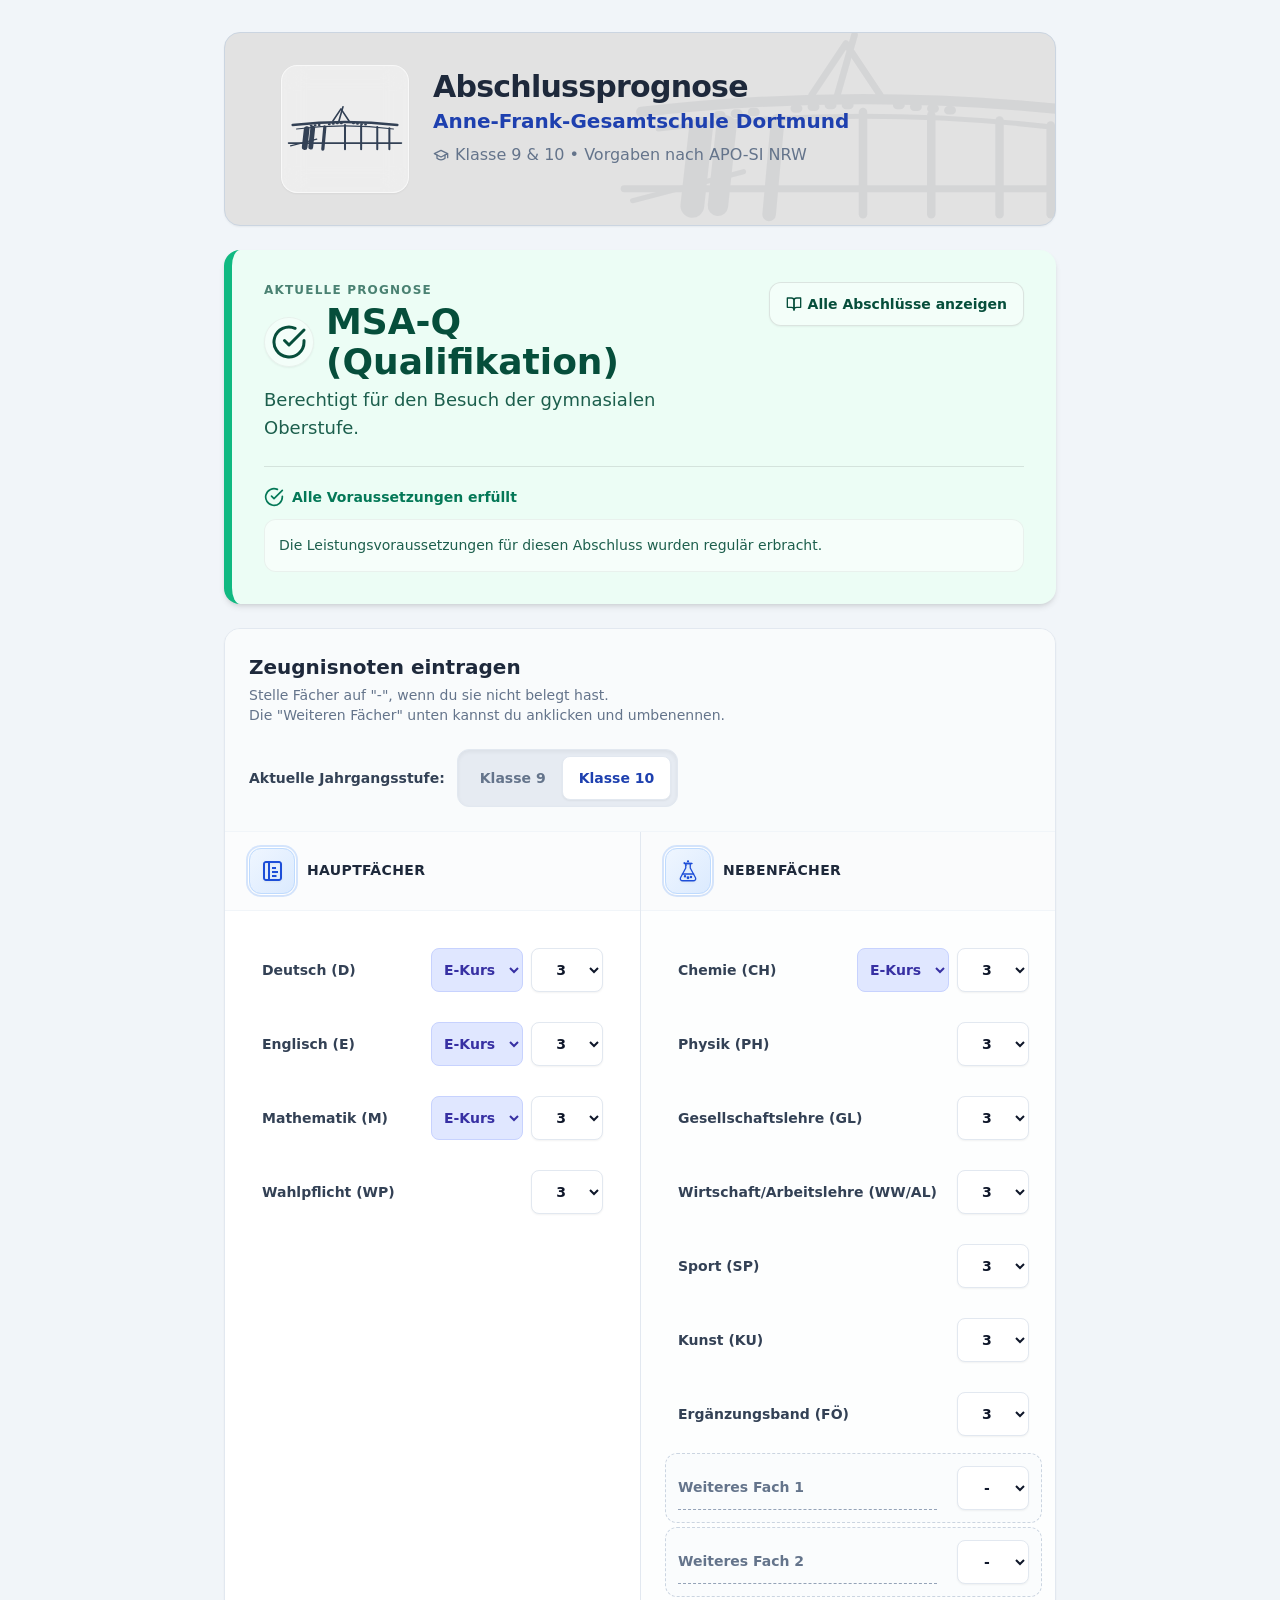
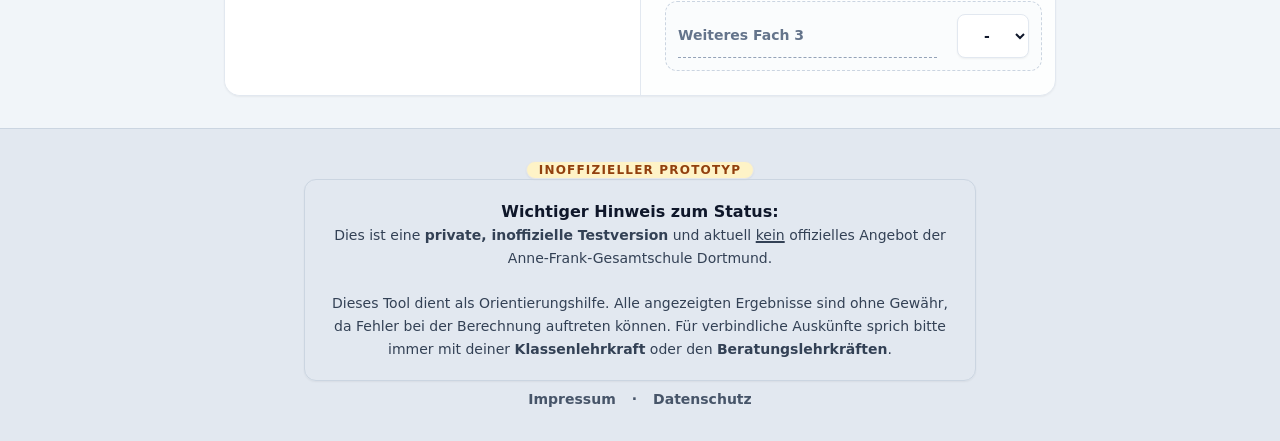
==== commit a7b20416: "Update index.html" ====
--- a/index.html
+++ b/index.html
@@ -5,7 +5,18 @@
     <meta name="viewport" content="width=device-width, initial-scale=1.0">
     <title>Abschlussprognose - Anne-Frank-Gesamtschule Dortmund</title>
     <meta name="description" content="Offizielles Prognose-Tool der Anne-Frank-Gesamtschule Dortmund für die Jahrgänge 9 und 10.">
-    <meta name="robots" content="noindex, nofollow">
+	<!--
+	========================================================================
+	Abschlussprognose-Tool der Anne-Frank-Gesamtschule Dortmund
+  
+	© 2026 Anne-Frank-Gesamtschule Dortmund. Alle Rechte vorbehalten.
+  
+	Der Quellcode, das Design und die Logik dieses Tools sind urheberrechtlich 
+	geschützt. Eine unerlaubte Vervielfältigung, Verbreitung oder Nutzung 
+	(auch in Teilen) auf anderen Webseiten oder Projekten ist ohne 
+	ausdrückliche schriftliche Genehmigung untersagt.
+	========================================================================
+	-->
     <meta name="apple-mobile-web-app-capable" content="yes">
     <meta name="apple-mobile-web-app-status-bar-style" content="default">
     <meta name="theme-color" content="#e2e2e2">
@@ -102,22 +113,26 @@
             </form>
         </section>
     </main>
-    <footer class="bg-slate-200 mt-auto py-8 border-t border-slate-300">
-        <div class="max-w-4xl mx-auto px-4 flex flex-col items-center justify-center space-y-4">
+	<footer class="bg-slate-200 mt-auto py-8 border-t border-slate-300">
+        <div class="max-w-4xl mx-auto px-4 flex flex-col items-center justify-center space-y-5">
+            
+            <div class="bg-amber-100 text-amber-800 px-3 py-1 rounded-full text-xs font-black tracking-widest uppercase shadow-sm border border-amber-200">
+                Inoffizieller Prototyp
+            </div>
+
+            <div class="bg-white/60 p-5 rounded-xl border border-slate-300 shadow-sm max-w-2xl text-center">
+                <p class="text-sm text-slate-700 leading-relaxed">
+                    <strong class="text-slate-900 block mb-2 text-base">Wichtiger Hinweis zum Status:</strong> 
+                    Dies ist eine <strong>private, inoffizielle Testversion</strong> und aktuell <span class="underline decoration-amber-400 decoration-2">kein</span> offizielles Angebot der Anne-Frank-Gesamtschule Dortmund.<br><br>
+                    Dieses Tool dient als Orientierungshilfe. Alle angezeigten Ergebnisse sind ohne Gewähr, da Fehler bei der Berechnung auftreten können. Für verbindliche Auskünfte sprich bitte immer mit deiner <strong>Klassenlehrkraft</strong> oder den <strong>Beratungslehrkräften</strong>.
+                </p>
+            </div>
         
-            <div class="bg-white/60 p-4 rounded-xl border border-slate-300 shadow-sm max-w-2xl text-center">
-                <p class="text-sm text-slate-700 leading-relaxed">
-                    <strong class="text-slate-900 block mb-1">Privater Prototyp:</strong> 
-                   Dieses Tool dient als Orientierungshilfe. Alle angezeigten Ergebnisse sind ohne Gewähr, da Fehler bei der Berechnung auftreten können. <br><br>
-                   Für verbindliche Auskünfte zu Abschlüssen sprich bitte immer mit deiner <strong>Klassenlehrkraft</strong> oder den <strong>Beratungslehrkräften</strong>.
-                </p>
-            </div>
-        
-                <div class="flex gap-4 text-sm font-semibold text-slate-600 pt-2">
+            <div class="flex gap-4 text-sm font-semibold text-slate-600 pt-2">
                 <a href="impressum.html" class="hover:text-slate-900 transition-colors">Impressum</a>
                 <span>&middot;</span>
                 <a href="datenschutz.html" class="hover:text-slate-900 transition-colors">Datenschutz</a>
-                </div>
+            </div>
         </div>
     </footer>
     <div id="rules-modal" role="dialog" aria-modal="true" aria-labelledby="modal-title" class="fixed inset-0 z-50 items-center justify-center bg-slate-900/60 backdrop-blur-sm p-4 hidden animate-in text-slate-900">
@@ -202,574 +217,7 @@
         </div>
     </template>
 <script>
-    const APO_RULES = { MANDATORY_SUBJECTS: ['d', 'e', 'm', 'wp'], MIN_SUBJECTS_REQUIRED: 10 };
-    const afgLogoSVG = `<svg viewBox="0 0 300 120" fill="none" stroke="currentColor" stroke-linecap="round" stroke-linejoin="round" class="w-full h-full scale-110" aria-hidden="true"><path d="M 120 40 L 140 10 L 160 40" stroke-width="4" /><path d="M 135 40 L 145 5" stroke-width="4" /><path d="M 20 50 Q 150 35 280 50" stroke-width="6" /><path d="M 30 60 Q 150 45 270 60" stroke-width="3" /><path d="M 65 52 L 67 52 M 75 51 L 77 51 M 85 50 L 87 50" stroke-width="5" /><path d="M 110 48 L 112 48 M 120 47 L 122 47 M 130 46 L 132 46 M 140 46 L 142 46" stroke-width="5" /><path d="M 170 46 L 172 46 M 180 47 L 182 47 M 190 48 L 192 48 M 200 49 L 202 49" stroke-width="5" /><path d="M 10 95 L 290 95" stroke-width="4" /><path d="M 15 102 L 80 85" stroke-width="3" /><path d="M 55 60 L 50 105" stroke-width="14" /><path d="M 70 58 L 65 105" stroke-width="12" /><path d="M 100 55 L 95 110" stroke-width="8" /><path d="M 150 50 L 150 110" stroke-width="5" /><path d="M 190 52 L 190 110" stroke-width="5" /><path d="M 230 55 L 230 110" stroke-width="5" /><path d="M 260 58 L 260 110" stroke-width="5" /></svg>`;
-    document.getElementById('logo-box').innerHTML = afgLogoSVG;
-    document.getElementById('logo-bg').innerHTML = afgLogoSVG.replace('scale-110', 'w-[24rem] sm:w-[32rem] text-slate-900 sm:-mr-16');
-    document.getElementById('logo-modal').innerHTML = afgLogoSVG.replace('scale-110', 'w-[28rem] sm:w-[40rem] text-slate-900');
-    
-    let gradeLevel = 10;
-    let lastFocusedElement = null;
-    
-    let subjects = [
-        { id: 'd', name: 'Deutsch (D)', group: 1, hasKurs: true, kurs: 'E', grade: 3 },
-        { id: 'e', name: 'Englisch (E)', group: 1, hasKurs: true, kurs: 'E', grade: 3 },
-        { id: 'm', name: 'Mathematik (M)', group: 1, hasKurs: true, kurs: 'E', grade: 3 },
-        { id: 'wp', name: 'Wahlpflicht (WP)', group: 1, hasKurs: false, kurs: null, grade: 3 },
-        { id: 'ch', name: 'Chemie (CH)', group: 2, hasKurs: true, kurs: 'E', grade: 3 },
-        { id: 'ph', name: 'Physik (PH)', group: 2, hasKurs: false, kurs: null, grade: 3 },
-        { id: 'gl', name: 'Gesellschaftslehre (GL)', group: 2, hasKurs: false, kurs: null, grade: 3 },
-        { id: 'ww', name: 'Wirtschaft/Arbeitslehre (WW/AL)', group: 2, hasKurs: false, kurs: null, grade: 3 },
-        { id: 'sp', name: 'Sport (SP)', group: 2, hasKurs: false, kurs: null, grade: 3 },
-        { id: 'ku', name: 'Kunst (KU)', group: 2, hasKurs: false, kurs: null, grade: 3 },
-        { id: 'foe', name: 'Ergänzungsband (FÖ)', group: 2, hasKurs: false, kurs: null, grade: 3 },
-        { id: 'extra1', name: 'Weiteres Fach 1', group: 2, hasKurs: false, kurs: null, grade: 0, isCustomizable: true },
-        { id: 'extra2', name: 'Weiteres Fach 2', group: 2, hasKurs: false, kurs: null, grade: 0, isCustomizable: true },
-        { id: 'extra3', name: 'Weiteres Fach 3', group: 2, hasKurs: false, kurs: null, grade: 0, isCustomizable: true },
-    ];
-    function escapeHTML(str) { return str.replace(/[&<>'"]/g, tag => ({ '&': '&amp;', '<': '&lt;', '>': '&gt;', "'": '&#39;', '"': '&quot;' }[tag])); }
-    function consumeOneSubject(compsList, maxAllowedGrade) {
-        compsList.sort((a, b) => b.grade - a.grade);
-        const index = compsList.findIndex(c => c.grade <= maxAllowedGrade);
-        if (index !== -1) { const usedSubject = compsList[index]; compsList.splice(index, 1); return usedSubject; }
-        return null;
-    }
-    function formatOder(list) {
-        if (!list || list.length === 0) return "";
-        if (list.length === 1) return list[0];
-        if (list.length === 2) return list.join(" oder ");
-        return list.slice(0, -1).join(", ") + " oder " + list[list.length - 1];
-    }
-    function formatUnd(list) {
-        if (!list || list.length === 0) return "";
-        if (list.length === 1) return list[0];
-        if (list.length === 2) return list.join(" und ");
-        return list.slice(0, -1).join(", ") + " und " + list[list.length - 1];
-    }
-    function getDynamicCompensationStrings(candidates, targetNote, isESAContext = false) {
-        let comps = [];
-        let m = candidates.filter(s => isESAContext ? s.isEESAGroup1 : s.group === 1).map(s => s.name);
-        let n = candidates.filter(s => isESAContext ? !s.isEESAGroup1 : s.group === 2).map(s => s.name);
-        if (m.length > 0) comps.push(`Erreiche eine Note ${targetNote} zum Ausgleich im Hauptfach (${formatOder(m)})`);
-        if (n.length > 0) comps.push(`Erreiche eine Note ${targetNote} zum Ausgleich im Nebenfach (${formatOder(n)})`);
-        return comps;
-    }
-    function getESACompensationStrings(candidates, targetNote) {
-        if (candidates.length > 0) return [`Erreiche eine Note ${targetNote} zum Ausgleich im Fach (${formatOder(candidates.map(s=>s.name))})`];
-        return [];
-    }
-    function renderSubjects() {
-        const g1 = document.getElementById('group-1-container'); const g2 = document.getElementById('group-2-container');
-        g1.innerHTML = ''; g2.innerHTML = '';
-        subjects.forEach(s => {
-            const isOff = s.grade === 0 ? 'bg-slate-50/50 border-dashed border-slate-300' : 'border-transparent hover:border-slate-200';
-            const safeName = escapeHTML(s.name);
-            const nameHtml = s.isCustomizable ? `<input type="text" value="${safeName}" aria-label="Name für ${safeName}" data-id="${s.id}" data-field="name" class="subject-input touch-target text-sm font-semibold bg-transparent border-b border-dashed border-slate-400 focus:border-indigo-500 focus:outline-none w-full truncate ${s.grade === 0 ? 'text-slate-500' : 'text-slate-800'}" />` : `<label class="text-sm font-semibold text-slate-700 block truncate" for="grade-${s.id}">${safeName}</label>`;
-            const kursHtml = s.hasKurs ? `<select data-id="${s.id}" aria-label="Kursniveau für ${safeName}" data-field="kurs" ${s.grade === 0 ? 'disabled' : ''} class="subject-select touch-target text-sm rounded-lg font-bold px-2 py-2 outline-none transition-all cursor-pointer ${s.kurs === 'E' ? 'bg-indigo-100 text-indigo-800 border border-indigo-200' : 'bg-slate-200 text-slate-700 border border-slate-300'}"><option value="E" ${s.kurs === 'E' ? 'selected' : ''}>E-Kurs</option><option value="G" ${s.kurs === 'G' ? 'selected' : ''}>G-Kurs</option></select>` : '';
-            const gradeHtml = `<select id="grade-${s.id}" data-id="${s.id}" aria-label="Note für ${safeName}" data-field="grade" class="subject-select touch-target text-sm rounded-lg px-2 py-2 w-auto min-w-[4.5rem] text-center font-bold bg-white border border-slate-200 shadow-sm focus:border-indigo-500 outline-none transition-all cursor-pointer"><option value="0" ${s.grade === 0 ? 'selected' : ''}>-</option>${[1, 2, 3, 4, 5, 6].map(g => `<option value="${g}" ${s.grade === g ? 'selected' : ''}>${g}</option>`).join('')}</select>`;
-            const row = document.createElement('div'); row.id = `row-${s.id}`; row.className = `flex items-center justify-between gap-2 p-3 hover:bg-slate-50 rounded-xl transition-all border ${isOff}`;
-            row.innerHTML = `<div class="flex-1 min-w-0 pr-3 flex items-center">${nameHtml}</div><div class="flex items-center gap-2 shrink-0">${kursHtml}${gradeHtml}</div>`;
-            if (s.group === 1) g1.appendChild(row); else g2.appendChild(row);
-        });
-    }
-    document.getElementById('subjects-grid').addEventListener('change', (e) => {
-        if (!e.target.classList.contains('subject-select')) return;
-        const id = e.target.dataset.id; const field = e.target.dataset.field; const val = e.target.value; const subject = subjects.find(s => s.id === id);
-        if (field === 'grade') subject.grade = parseInt(val); if (field === 'kurs') subject.kurs = val;
-        updateRowUI(id); updatePrognosis();
-    });
-    document.getElementById('subjects-grid').addEventListener('input', (e) => {
-        if (!e.target.classList.contains('subject-input')) return;
-        subjects.find(s => s.id === e.target.dataset.id).name = e.target.value;
-    });
-    function updateRowUI(id) {
-        const s = subjects.find(x => x.id === id); const row = document.getElementById(`row-${id}`);
-        if (s.grade === 0) { row.classList.remove('border-transparent', 'hover:border-slate-200'); row.classList.add('bg-slate-50/50', 'border-dashed', 'border-slate-300'); } else { row.classList.remove('bg-slate-50/50', 'border-dashed', 'border-slate-300'); row.classList.add('border-transparent', 'hover:border-slate-200'); }
-        const kursSelect = row.querySelector(`select[data-field="kurs"]`);
-        if (kursSelect) { kursSelect.disabled = (s.grade === 0); kursSelect.className = `subject-select touch-target text-sm rounded-lg font-bold px-2 py-2 outline-none transition-all cursor-pointer ${s.kurs === 'E' ? 'bg-indigo-100 text-indigo-800 border border-indigo-200' : 'bg-slate-200 text-slate-700 border border-slate-300'}`; }
-        const nameInput = row.querySelector(`input[data-field="name"]`);
-        if (nameInput) { if (s.grade === 0) { nameInput.classList.add('text-slate-500'); nameInput.classList.remove('text-slate-800'); } else { nameInput.classList.remove('text-slate-500'); nameInput.classList.add('text-slate-800'); } }
-    }
-    function setGradeLevel(level) {
-        gradeLevel = level;
-        document.getElementById('btn-grade-9').className = `grade-btn touch-target px-4 py-2 text-sm font-bold rounded-lg transition-all ${gradeLevel === 9 ? 'bg-white text-blue-800 shadow-sm border border-slate-200' : 'text-slate-500 hover:text-slate-700'}`;
-        document.getElementById('btn-grade-10').className = `grade-btn touch-target px-4 py-2 text-sm font-bold rounded-lg transition-all ${gradeLevel === 10 ? 'bg-white text-blue-800 shadow-sm border border-slate-200' : 'text-slate-500 hover:text-slate-700'}`;
-        updatePrognosis();
-    }
-    function toggleModal(show) {
-        const modal = document.getElementById('rules-modal');
-        if (show) { lastFocusedElement = document.activeElement; modal.classList.remove('hidden'); modal.classList.add('flex'); setTimeout(() => document.getElementById('close-modal-btn').focus(), 10); } else { modal.classList.add('hidden'); modal.classList.remove('flex'); if(lastFocusedElement) lastFocusedElement.focus(); }
-    }
-    function updatePrognosis() {
-        const activeSubjects = subjects.filter(s => s.grade > 0).map(s => ({...s, name: escapeHTML(s.name.replace(/\s*\([^)]*\)$/, ''))}));
-        const missingMandatory = APO_RULES.MANDATORY_SUBJECTS.filter(id => !activeSubjects.some(s => s.id === id));
-        if (missingMandatory.length > 0) { renderPrognosis({ degree: "Eingabe unvollständig", subtext: "Noten für Deutsch, Englisch, Mathematik und WP sind zwingend erforderlich.", next: null, missing: [{ message: "Du hast nicht alle Pflichtfächer belegt (Deutsch, Englisch, Mathematik und WP sind zwingend erforderlich)." }], compensations: [], color: 'border-slate-500 text-slate-900', bg: 'bg-slate-200', crossCompUsed: false, lbInfo: { nw: null, nwGrade: null, al: null, alGrade: null } }); return; }
-        if (activeSubjects.length < APO_RULES.MIN_SUBJECTS_REQUIRED) { renderPrognosis({ degree: "Zu wenige Fächer", subtext: `Bitte belege mindestens ${APO_RULES.MIN_SUBJECTS_REQUIRED} Fächer, um eine gültige Prognose zu erhalten.`, next: null, missing: [{ message: `Aktuell sind nur ${activeSubjects.length} Fächer benotet. Ein regulärer Abschluss erfordert in der Regel mehr Fächer.` }], compensations: [], color: 'border-slate-500 text-slate-900', bg: 'bg-slate-200', crossCompUsed: false, lbInfo: { nw: null, nwGrade: null, al: null, alGrade: null } }); return; }
-        const buildESASubjects = () => {
-            let nwSubs = activeSubjects.filter(s => ['ph', 'ch'].includes(s.id) || (s.isCustomizable && s.name.toLowerCase().includes('bio')));
-            let alSubs = activeSubjects.filter(s => ['ww'].includes(s.id) || (s.isCustomizable && (s.name.toLowerCase().includes('technik') || s.name.toLowerCase().includes('tc') || s.name.toLowerCase().includes('hauswirtschaft') || s.name.toLowerCase().includes('hw'))));
-            let esaSubs = activeSubjects.filter(s => !nwSubs.includes(s) && !alSubs.includes(s)).map(s => ({ ...s, isEESAGroup1: (s.id === 'd' || s.id === 'm') }));
-            let lbInfo = { nw: null, nwGrade: null, al: null, alGrade: null };
-            const calcLBGrade = (subs) => { let sum = subs.reduce((acc, val) => acc + val.grade, 0); let avg = sum / subs.length; if (avg - Math.floor(avg) === 0.5) return Math.floor(avg); return Math.round(avg); };
-            if (nwSubs.length > 0) { if (nwSubs.length === 1) esaSubs.push({ ...nwSubs[0], isEESAGroup1: true }); else { let grade = calcLBGrade(nwSubs); let names = nwSubs.map(x=>x.name.split(' (')[0]); let nameNW = `NW-Lernbereich (${names.join(', ')})`; esaSubs.push({ ...nwSubs[0], id: 'lb_nw', name: nameNW, isEESAGroup1: true, grade: grade, hasKurs: false, kurs: null }); if (!nwSubs.every(s => s.grade === nwSubs[0].grade)) { lbInfo.nw = names.join(' + '); lbInfo.nwGrade = grade; } } }
-            if (alSubs.length > 0) { if (alSubs.length === 1) esaSubs.push({ ...alSubs[0], isEESAGroup1: true }); else { let grade = calcLBGrade(alSubs); let names = alSubs.map(x=>x.name.split(' (')[0]); let nameAL = `AL-Lernbereich (${names.join(', ')})`; esaSubs.push({ ...alSubs[0], id: 'lb_al', name: nameAL, isEESAGroup1: true, grade: grade, hasKurs: false, kurs: null }); if (!alSubs.every(s => s.grade === alSubs[0].grade)) { lbInfo.al = names.join(' + '); lbInfo.alGrade = grade; } } }
-            esaSubs = esaSubs.map(s => ({ ...s, req: (s.hasKurs && s.kurs === 'E') ? 5 : 4 }));
-            return { esaSubs, lbInfo };
-        };
-        const getReqFORQ = (subj) => (subj.hasKurs && subj.kurs === 'G') ? 2 : 3;
-        const getReqFOR = (subj) => (subj.hasKurs && subj.kurs === 'G') ? 3 : 4;
-        const evalFORQ = () => {
-            let errors = []; let compensations = []; let crossCompUsed = false;
-            let localSubs = activeSubjects.map(s => ({...s, req: getReqFORQ(s)}));
-            let eCourses = localSubs.filter(s => s.hasKurs && s.kurs === 'E').sort((a, b) => a.grade - b.grade);
-            if (eCourses.length < 3) { let possibleAdvCourses = localSubs.filter(s => s.hasKurs && s.kurs === 'G').map(s => s.name); let altMsg = gradeLevel === 10 ? "Die Zuweisung in E-Kurse ist in Klasse 10 abgeschlossen. Ein nachträglicher Wechsel in E-Kurse ist nicht mehr möglich. Die Anzahl an E-Kursen reicht für die Qualifikation (MSA-Q) leider nicht aus." : { instruction: "Zwingend erforderlich (Wechsel in E-Kurse):", items: possibleAdvCourses.length > 0 ? [`Erreiche das E-Kurs-Niveau in (${formatOder(possibleAdvCourses)})`] : ["Kein Erreichen von weiteren E-Kursen mehr möglich"] }; return { met: false, errors: [{ message: `Für diesen Abschluss benötigst du mindestens 3 E-Kurse. Du hast aktuell jedoch nur ${eCourses.length} belegt.`, alternatives: altMsg }], crossCompUsed }; }
-            let defMain = []; let defSub = []; let compsMain = []; let compsSub = [];
-            localSubs.forEach(s => {
-                let origReq = s.req; let req = origReq; let effGrade = s.grade;
-                if (s.hasKurs && s.kurs === 'E') { let eIndex = eCourses.findIndex(e => e.id === s.id); if (eIndex >= 3) { req = 2; effGrade = Math.max(1, s.grade - 1); } }
-                let diff = effGrade - req; let isKiller = s.grade === 6 || (s.group === 1 && s.grade >= 5) || diff > 2;
-                if (diff > 0 || isKiller) { let deficitObj = { ...s, req: req, realReq: origReq, grade: effGrade, realGrade: s.grade, diff: Math.max(1, diff), isKiller: isKiller }; if (s.group === 1) defMain.push(deficitObj); else defSub.push(deficitObj); } else if (diff < 0) { if (s.group === 1) compsMain.push({ ...s }); else compsSub.push({ ...s }); }
-            });
-            let allDefs = [...defMain, ...defSub]; let hasKiller = allDefs.some(d => d.isKiller);
-            let totalSteps = allDefs.reduce((acc, d) => acc + d.diff, 0);
-            if (defMain.length > 1 || allDefs.length > 2 || totalSteps > 2 || hasKiller) {
-                let msgItems = []; 
-                let errorMsg = "";
-                if (hasKiller) {
-                    let killers = allDefs.filter(d => d.isKiller).map(d => `Note ${d.realGrade || d.grade} in ${d.name}`);
-                    errorMsg = `Ausschlusskriterium: Die ${formatUnd(killers)} ist für den MSA-Q nicht zulässig.`; 
-                } else if (defMain.length > 1) {
-                    errorMsg = "Du hast mehr als 1 Defizit in den Hauptfächern. Das ist für diesen Abschluss nicht erlaubt.";
-                } else if (defSub.length > 1) {
-                    errorMsg = "Du hast mehr als 1 Defizit in den Nebenfächern. Das ist für diesen Abschluss nicht erlaubt.";
-                } else {
-                    errorMsg = "Du hast die erlaubte Maximalanzahl an Defiziten überschritten.";
-                }
-                
-                if (allDefs.length > 0) {
-                    errorMsg += ` Deine aktuellen Defizite: ${allDefs.map(d => `${d.name} (Note ${d.realGrade || d.grade})`).join(", ")}.`;
-                }
-                
-                let combinations = [[]];
-                allDefs.forEach(d => { let nextCombs = []; for (let g = d.realReq; g <= d.realGrade; g++) { combinations.forEach(c => { nextCombs.push([...c, { ...d, simGrade: g }]); }); } combinations = nextCombs; });
-                let validCombs = [];
-                combinations.forEach(comb => {
-                    let simDefMain = 0; let simAllDefsCount = 0; let simTotalSteps = 0; let simHasKiller = false;
-                    comb.forEach(s => {
-                        let simReq = s.realReq; let simEffGrade = s.simGrade;
-                        if (s.hasKurs && s.kurs === 'E') { let eIndex = eCourses.findIndex(e => e.id === s.id); if (eIndex >= 3) { simReq = 2; simEffGrade = Math.max(1, s.simGrade - 1); } }
-                        let simDiff = simEffGrade - simReq;
-                        if (s.simGrade === 6 || (s.group === 1 && s.simGrade >= 5) || simDiff > 2) simHasKiller = true;
-                        if (simDiff > 0) { simTotalSteps += simDiff; simAllDefsCount++; if (s.group === 1) simDefMain++; }
-                    });
-                    if (!simHasKiller && simTotalSteps <= 2 && simDefMain <= 1 && simAllDefsCount <= 2 && !(simAllDefsCount > 1 && comb.some(s => (Math.max(1, (s.simGrade - s.realReq)) > 1)))) {
-                        let cM = [...compsMain]; let cS = [...compsSub]; let uncompMain = 0; let uncompSub = 0;
-                        comb.filter(s => s.group === 1 && s.simGrade > s.realReq).forEach(rm => { if(!consumeOneSubject(cM, 2)) uncompMain++; });
-                        comb.filter(s => s.group === 2 && s.simGrade > s.realReq).forEach(rs => {
-                            let simReq = rs.realReq; let simEffGrade = rs.simGrade;
-                            if (rs.hasKurs && rs.kurs === 'E') { let eIndex = eCourses.findIndex(e => e.id === rs.id); if (eIndex >= 3) { simReq = 2; simEffGrade = Math.max(1, rs.simGrade - 1); } }
-                            if (simEffGrade - simReq > 0) { if(!(consumeOneSubject(cS, 2) || consumeOneSubject(cM, 2))) uncompSub++; }
-                        });
-                        if (comb.some(s => s.simGrade < s.realGrade)) validCombs.push({ comb, uncompMain, uncompSub });
-                    }
-                });
-                let minimalCombs = validCombs.filter(vc1 => { return !validCombs.some(vc2 => { let strictlyBetterForStudent = false; let allEqualOrBetter = true; for (let i = 0; i < vc1.comb.length; i++) { if (vc2.comb[i].simGrade < vc1.comb[i].simGrade) { allEqualOrBetter = false; break; } if (vc2.comb[i].simGrade > vc1.comb[i].simGrade) strictlyBetterForStudent = true; } return allEqualOrBetter && strictlyBetterForStudent; }); });
-                minimalCombs.forEach(vc => {
-                    let parts = []; vc.comb.forEach(s => { if (s.simGrade < s.realGrade) parts.push(`Verbessere ${s.name} auf Note ${s.simGrade}`); });
-                    let baseFixText = parts.map((p, i) => i === 0 ? p : p.replace('Verbessere', 'verbessere')).join(' <strong>und</strong> ');
-                    let totalUncomp = vc.uncompMain + vc.uncompSub;
-                    if (totalUncomp === 0) { 
-                        if (!msgItems.includes(baseFixText)) msgItems.push(baseFixText); 
-                    } else if (totalUncomp === 1) {
-                        let candsM = localSubs.filter(s => s.group === 1 && s.grade === 3 && !vc.comb.some(c=>c.id===s.id && c.simGrade > c.realReq)).map(s=>s.name);
-                        let candsN = localSubs.filter(s => s.group === 2 && s.grade === 3 && !vc.comb.some(c=>c.id===s.id && c.simGrade > c.realReq)).map(s=>s.name);
-                        let candsMStr = candsM.length > 0 ? ` (${formatOder(candsM)})` : "";
-                        let candsNStr = candsN.length > 0 ? ` (${formatOder(candsN)})` : "";
-                        if (vc.uncompMain === 1 && candsM.length > 0) { 
-                            let str = `${baseFixText} <strong>und</strong> erreiche zusätzlich eine Note 2 zum Ausgleich im Hauptfach${candsMStr}`; 
-                            if (!msgItems.includes(str)) msgItems.push(str); 
-                        } else if (vc.uncompSub === 1) {
-                            if (candsM.length > 0) { let str = `${baseFixText} <strong>und</strong> erreiche zusätzlich eine Note 2 zum Ausgleich im Hauptfach${candsMStr}`; if (!msgItems.includes(str)) msgItems.push(str); }
-                            if (candsN.length > 0) { let str = `${baseFixText} <strong>und</strong> erreiche zusätzlich eine Note 2 zum Ausgleich im Nebenfach${candsNStr}`; if (!msgItems.includes(str)) msgItems.push(str); }
-                        }
-                    } else {
-                        let candsM = localSubs.filter(s => s.group === 1 && s.grade === 3 && !vc.comb.some(c=>c.id===s.id && c.simGrade > c.realReq)).map(s=>s.name);
-                        let candsN = localSubs.filter(s => s.group === 2 && s.grade === 3 && !vc.comb.some(c=>c.id===s.id && c.simGrade > c.realReq)).map(s=>s.name);
-                        let candsMStr = candsM.length > 0 ? ` (${formatOder(candsM)})` : "";
-                        let candsNStr = candsN.length > 0 ? ` (${formatOder(candsN)})` : "";
-                        let reqs = [];
-                        if (vc.uncompMain > 0) reqs.push(`${vc.uncompMain === 1 ? 'eine Note 2' : 'zwei Noten 2'} zum Ausgleich im Hauptfach${candsMStr}`);
-                        if (vc.uncompSub > 0) reqs.push(`${vc.uncompSub === 1 ? 'eine Note 2' : 'zwei Noten 2'} zum Ausgleich im Nebenfach${candsNStr}`);
-                        let str = `${baseFixText} <strong>und</strong> erreiche zusätzlich ${reqs.join(' und ')}`;
-                        if (!msgItems.includes(str)) msgItems.push(str);
-                    }
-                });
-                
-                if (msgItems.length > 0) {
-                    errors.push({ message: errorMsg, alternatives: { instruction: "Zwingend erforderlich (Defizite abbauen):", items: msgItems } });
-                } else {
-                    let reqParts = allDefs.map(d => `Verbessere ${d.name} auf Note ${d.realReq}`);
-                    if (reqParts.length > 0) {
-                        let finalReq = reqParts.map((p, i) => i === 0 ? p : p.replace('Verbessere', 'verbessere')).join(" <strong>und</strong> ");
-                        errors.push({ message: errorMsg, alternatives: { instruction: "Zwingend erforderlich:", items: [finalReq] } });
-                    }
-                }
-            } else {
-                defMain.forEach(d => { let c = consumeOneSubject(compsMain, 2); if (!c) { let possible = activeSubjects.filter(s => s.id !== d.id && s.grade === 3 && !allDefs.some(ad=>ad.id===s.id)); let comps = getDynamicCompensationStrings(possible, 2, false); errors.push({ message: `Für deine Note ${d.realGrade || d.grade} im Hauptfach ${d.name} ist kein erforderlicher Ausgleich vorhanden.`, alternatives: { instruction: "Mögliche Lösungswege:", items: [`Verbessere ${d.name} auf Note ${d.realReq || d.req}`, ...comps] } }); } else compensations.push({ message: `Das Defizit im Hauptfach ${d.name} (Note ${d.realGrade || d.grade}) wurde durch das Fach ${c.name} (Note ${c.grade}) ausgeglichen.` }); });
-                defSub.forEach(d => {
-                    let c = consumeOneSubject(compsSub, 2) || consumeOneSubject(compsMain, 2);
-                    if (!c) { let possible = activeSubjects.filter(s => s.id !== d.id && s.grade === 3 && !allDefs.some(ad=>ad.id===s.id)); let comps = getDynamicCompensationStrings(possible, 2, false); errors.push({ message: `Für deine Note ${d.realGrade || d.grade} im Nebenfach ${d.name} ist kein erforderlicher Ausgleich vorhanden.`, alternatives: { instruction: "Mögliche Lösungswege:", items: [`Verbessere ${d.name} auf Note ${d.realReq || d.req}`, ...comps] } }); } else { if (c.group === 1) crossCompUsed = true; if (d.diff === 2) compensations.push({ message: `Spezialfall nach §43 APO-SI: Das Zwei-Notenstufen-Defizit im Nebenfach ${d.name} (Note ${d.realGrade || d.grade}) wurde durch das Fach ${c.name} (Note ${c.grade}) ausgeglichen.` }); else compensations.push({ message: `Das Defizit im Nebenfach ${d.name} (Note ${d.realGrade || d.grade}) wurde durch das Fach ${c.name} (Note ${c.grade}) ausgeglichen.` }); }
-                });
-            }
-            return { met: errors.length === 0, errors, compensations, crossCompUsed };
-        };
-        const evalFOR = () => {
-            let errors = []; let compensations = []; let crossCompUsed = false;
-            let localSubs = activeSubjects.map(s => ({...s, req: getReqFOR(s)}));
-            let eCourses = localSubs.filter(s => s.hasKurs && s.kurs === 'E');
-            if (eCourses.length < 2) { let possibleAdvCourses = localSubs.filter(s => s.hasKurs && s.kurs === 'G').map(s => s.name); let altMsg = gradeLevel === 10 ? "Die Zuweisung in E-Kurse ist in Klasse 10 abgeschlossen. Ein nachträglicher Wechsel in E-Kurse ist nicht mehr möglich. Die Anzahl an E-Kursen reicht für den MSA leider nicht aus." : { instruction: "Zwingend erforderlich (Wechsel in E-Kurse):", items: possibleAdvCourses.length > 0 ? [`Erreiche das E-Kurs-Niveau in (${formatOder(possibleAdvCourses)})`] : ["Kein Erreichen von weiteren E-Kursen mehr möglich"] }; return { met: false, errors: [{ message: `Für diesen Abschluss benötigst du mindestens 2 E-Kurse. Du hast aktuell jedoch nur ${eCourses.length} belegt.`, alternatives: altMsg }] }; }
-            let defMain = []; let defSub = []; let compsMain = []; let compsSub = []; let threesCount = 0;
-            localSubs.forEach(s => { let req = s.req; let isKiller = s.grade === 6; if (s.group === 2 && s.grade <= 3) threesCount++; if (s.grade > req || isKiller) { let simGrade = s.grade === 6 ? 5 : s.grade; if (s.group === 1) defMain.push({ ...s, grade: simGrade, realGrade: s.grade, isKiller: isKiller }); else defSub.push({ ...s, grade: simGrade, realGrade: s.grade, isKiller: isKiller }); } else if (s.grade < req) { if (s.group === 1) compsMain.push({ ...s }); else compsSub.push({ ...s }); } });
-            compsSub.sort((a, b) => b.grade - a.grade); let baselineUsed = 0; while (baselineUsed < 2 && compsSub.length > 0) { compsSub.shift(); baselineUsed++; }
-            let missingThrees = Math.max(0, 2 - threesCount); let totalDefSub = defSub.length + missingThrees; let allDefs = [...defMain, ...defSub]; let hasKiller = allDefs.some(d => d.isKiller);
-            if (defMain.length > 1 || totalDefSub > 1 || hasKiller) {
-                let msgItems = []; 
-                let errorMsg = "";
-                if (hasKiller) {
-                    let killers = allDefs.filter(d => d.isKiller).map(d => `Note ${d.realGrade || d.grade} in ${d.name}`);
-                    errorMsg = `Ausschlusskriterium: Die ${formatUnd(killers)} ist für den MSA nicht zulässig.`; 
-                } else if (defMain.length > 1) {
-                    errorMsg = "Du hast mehr als 1 Defizit in den Hauptfächern. Das ist für diesen Abschluss nicht erlaubt.";
-                } else if (defSub.length > 1) {
-                    errorMsg = "Du hast mehr als 1 Defizit in den Nebenfächern. Das ist für diesen Abschluss nicht erlaubt.";
-                } else if (missingThrees > 1 && defSub.length === 0) {
-                    errorMsg = `Dir fehlen ${missingThrees} befriedigende Leistungen (Note 3) in den Nebenfächern.`;
-                } else if (missingThrees > 0 && defSub.length > 0) {
-                    errorMsg = "Du hast 1 Defizit und zu wenige befriedigende Leistungen (Note 3) in den Nebenfächern.";
-                } else {
-                    errorMsg = "Du hast die erlaubte Maximalanzahl an Defiziten überschritten.";
-                }
-                
-                if (allDefs.length > 0) {
-                    errorMsg += ` Deine aktuellen Defizite: ${allDefs.map(d => `${d.name} (Note ${d.realGrade || d.grade})`).join(", ")}.`;
-                }
-                
-                let combinations = [[]]; allDefs.forEach(d => { let nextCombs = []; for (let g = d.req; g <= d.realGrade; g++) { combinations.forEach(c => { nextCombs.push([...c, { ...d, simGrade: g }]); }); } combinations = nextCombs; });
-                let validCombs = [];
-                combinations.forEach(comb => {
-                    let simDefMain = 0; let simDefSub = 0; let simThreesCount = threesCount; let simHasKiller = false;
-                    comb.forEach(s => { let simDiff = s.simGrade - s.req; if (s.simGrade === 6) simHasKiller = true; if (s.group === 2) { if (s.realGrade <= 3) simThreesCount--; if (s.simGrade <= 3) simThreesCount++; } if (simDiff > 0) { if (s.group === 1) simDefMain++; else simDefSub++; } });
-                    let simMissingThrees = Math.max(0, 2 - simThreesCount);
-                    if (!simHasKiller && simDefMain <= 1 && (simDefSub + simMissingThrees) <= 1) {
-                        let cM = [...compsMain]; let cS = [...compsSub]; let uncompMain = 0; let uncompSub = 0; let uncompThrees = 0;
-                        comb.filter(s => s.group === 1 && s.simGrade > s.req).forEach(rm => { if(!consumeOneSubject(cM, 3)) uncompMain++; });
-                        comb.filter(s => s.group === 2 && s.simGrade > s.req).forEach(rs => { if(!(consumeOneSubject(cS, 3) || consumeOneSubject(cM, 3))) uncompSub++; });
-                        if (simMissingThrees > 0) { if(!(consumeOneSubject(cS, 3) || consumeOneSubject(cM, 3))) uncompThrees++; }
-                        if (comb.some(s => s.simGrade < s.realGrade)) validCombs.push({ comb, uncompMain, uncompSub, uncompThrees });
-                    }
-                });
-                if (validCombs.length === 0 && missingThrees > 0 && defMain.length <= 1 && defSub.length <= 1 && !hasKiller) {
-                    let possible = localSubs.filter(s => s.group === 2 && s.grade === s.req + 1 && !allDefs.some(ad=>ad.id===s.id));
-                    if (possible.length > 0) {
-                        let cM = [...compsMain]; let cS = [...compsSub]; let uncompMain = 0; let uncompSub = 0;
-                        defMain.forEach(rm => { if(!consumeOneSubject(cM, 3)) uncompMain++; }); defSub.forEach(rs => { if(!(consumeOneSubject(cS, 3) || consumeOneSubject(cM, 3))) uncompSub++; });
-                        
-                        let possibleStr = ` (${formatOder(possible.map(s=>s.name))})`;
-                        let baseFixText = `Erreiche ${missingThrees === 1 ? 'eine zusätzliche Note 3' : 'zwei zusätzliche Noten 3'} im Nebenfach${possibleStr}`;
-                        
-                        if (uncompMain === 0 && uncompSub === 0) msgItems.push(baseFixText); 
-                        else {
-                            let candsM = localSubs.filter(s => s.group === 1 && s.grade === 4 && !allDefs.some(ad=>ad.id===s.id)).map(s=>s.name);
-                            let candsN = localSubs.filter(s => s.group === 2 && s.grade === 4 && !allDefs.some(ad=>ad.id===s.id)).map(s=>s.name);
-                            let candsMStr = candsM.length > 0 ? ` (${formatOder(candsM)})` : "";
-                            let candsNStr = candsN.length > 0 ? ` (${formatOder(candsN)})` : "";
-                            
-                            if (uncompMain === 1 && uncompSub === 0 && candsM.length > 0) msgItems.push(`${baseFixText} <strong>und</strong> erreiche zusätzlich eine Note 3 zum Ausgleich im Hauptfach${candsMStr}`);
-                            else if (uncompMain === 0 && uncompSub === 1) {
-                                if (candsM.length > 0) msgItems.push(`${baseFixText} <strong>und</strong> erreiche zusätzlich eine Note 3 zum Ausgleich im Hauptfach${candsMStr}`);
-                                if (candsN.length > 0) msgItems.push(`${baseFixText} <strong>und</strong> erreiche zusätzlich eine Note 3 zum Ausgleich im Nebenfach${candsNStr}`);
-                            }
-                            else {
-                                let candsM = localSubs.filter(s => s.group === 1 && s.grade === 4 && !allDefs.some(ad=>ad.id===s.id)).map(s=>s.name);
-                                let candsN = localSubs.filter(s => s.group === 2 && s.grade === 4 && !allDefs.some(ad=>ad.id===s.id)).map(s=>s.name);
-                                let candsMStr = candsM.length > 0 ? ` (${formatOder(candsM)})` : "";
-                                let candsNStr = candsN.length > 0 ? ` (${formatOder(candsN)})` : "";
-                                let reqs = [];
-                                if (uncompMain > 0) reqs.push(`${uncompMain === 1 ? 'eine Note 3' : 'zwei Noten 3'} zum Ausgleich im Hauptfach${candsMStr}`);
-                                if (uncompSub > 0) reqs.push(`${uncompSub === 1 ? 'eine Note 3' : 'zwei Noten 3'} zum Ausgleich im Nebenfach${candsNStr}`);
-                                let str = `${baseFixText} <strong>und</strong> erreiche zusätzlich ${reqs.join(' und ')}`;
-                                if (!msgItems.includes(str)) msgItems.push(str);
-                            }
-                        }
-                    }
-                } else {
-                    let minimalCombs = validCombs.filter(vc1 => { return !validCombs.some(vc2 => { let strictlyBetterForStudent = false; let allEqualOrBetter = true; for (let i = 0; i < vc1.comb.length; i++) { if (vc2.comb[i].simGrade < vc1.comb[i].simGrade) { allEqualOrBetter = false; break; } if (vc2.comb[i].simGrade > vc1.comb[i].simGrade) strictlyBetterForStudent = true; } return allEqualOrBetter && strictlyBetterForStudent; }); });
-                    minimalCombs.forEach(vc => {
-                        let parts = []; vc.comb.forEach(s => { if (s.simGrade < s.realGrade) parts.push(`Verbessere ${s.name} auf Note ${s.simGrade}`); });
-                        let baseFixText = parts.map((p, i) => i === 0 ? p : p.replace('Verbessere', 'verbessere')).join(' <strong>und</strong> ');
-                        let totalUncomp = vc.uncompMain + vc.uncompSub + vc.uncompThrees;
-                        if (totalUncomp === 0) { 
-                            if (!msgItems.includes(baseFixText)) msgItems.push(baseFixText); 
-                        } else if (totalUncomp === 1) {
-                            let candsM = localSubs.filter(s => s.group === 1 && s.grade === 4 && !vc.comb.some(c=>c.id===s.id && c.simGrade > c.req)).map(s=>s.name);
-                            let candsN = localSubs.filter(s => s.group === 2 && s.grade === 4 && !vc.comb.some(c=>c.id===s.id && c.simGrade > c.req)).map(s=>s.name);
-                            let candsMStr = candsM.length > 0 ? ` (${formatOder(candsM)})` : "";
-                            let candsNStr = candsN.length > 0 ? ` (${formatOder(candsN)})` : "";
-                            
-                            if (vc.uncompMain === 1 && candsM.length > 0) msgItems.push(`${baseFixText} <strong>und</strong> erreiche zusätzlich eine Note 3 zum Ausgleich im Hauptfach${candsMStr}`);
-                            else if (vc.uncompSub === 1 || vc.uncompThrees === 1) {
-                                let isThrees = vc.uncompThrees === 1;
-                                if (candsM.length > 0 && !isThrees) msgItems.push(`${baseFixText} <strong>und</strong> erreiche zusätzlich eine Note 3 zum Ausgleich im Hauptfach${candsMStr}`);
-                                if (candsN.length > 0) {
-                                    if (isThrees) msgItems.push(`${baseFixText} <strong>und</strong> erreiche zusätzlich eine Note 3 im Nebenfach${candsNStr}`);
-                                    else msgItems.push(`${baseFixText} <strong>und</strong> erreiche zusätzlich eine Note 3 zum Ausgleich im Nebenfach${candsNStr}`);
-                                }
-                            }
-                        } else {
-                            let candsM = localSubs.filter(s => s.group === 1 && s.grade === 4 && !vc.comb.some(c=>c.id===s.id && c.simGrade > c.req)).map(s=>s.name);
-                            let candsN = localSubs.filter(s => s.group === 2 && s.grade === 4 && !vc.comb.some(c=>c.id===s.id && c.simGrade > c.req)).map(s=>s.name);
-                            let candsMStr = candsM.length > 0 ? ` (${formatOder(candsM)})` : "";
-                            let candsNStr = candsN.length > 0 ? ` (${formatOder(candsN)})` : "";
-                            let reqs = [];
-                            if (vc.uncompMain > 0) reqs.push(`${vc.uncompMain === 1 ? 'eine Note 3' : 'zwei Noten 3'} zum Ausgleich im Hauptfach${candsMStr}`);
-                            if (vc.uncompSub > 0) reqs.push(`${vc.uncompSub === 1 ? 'eine Note 3' : 'zwei Noten 3'} zum Ausgleich im Nebenfach${candsNStr}`);
-                            if (vc.uncompThrees > 0 && vc.uncompSub === 0) reqs.push(`${vc.uncompThrees === 1 ? 'eine Note 3' : 'zwei Noten 3'} im Nebenfach${candsNStr}`);
-                            let str = `${baseFixText} <strong>und</strong> erreiche zusätzlich ${reqs.join(' und ')}`;
-                            if (!msgItems.includes(str)) msgItems.push(str);
-                        }
-                    });
-                }
-                
-                if (msgItems.length > 0) {
-                    errors.push({ message: errorMsg, alternatives: { instruction: "Zwingend erforderlich (Defizite abbauen):", items: msgItems } });
-                } else {
-                    let reqParts = [];
-                    if (allDefs.length > 0) {
-                        reqParts.push(...allDefs.map(d => `Verbessere ${d.name} auf Note ${d.req}`));
-                    }
-                    if (missingThrees > 0) {
-                        let possible = localSubs.filter(s => s.group === 2 && s.grade === 4 && !allDefs.some(ad=>ad.id===s.id)).map(s=>s.name);
-                        let possibleStr = possible.length > 0 ? ` (${formatOder(possible)})` : "";
-                        reqParts.push(`Erreiche ${missingThrees === 1 ? 'eine zusätzliche Note 3' : 'zwei zusätzliche Noten 3'} im Nebenfach${possibleStr}`);
-                    }
-                    if (reqParts.length > 0) {
-                        let finalReq = reqParts.map((p, i) => i === 0 ? p : p.charAt(0).toLowerCase() + p.slice(1)).join(" <strong>und</strong> ");
-                        errors.push({ message: errorMsg, alternatives: { instruction: "Zwingend erforderlich:", items: [finalReq.charAt(0).toUpperCase() + finalReq.slice(1)] } });
-                    }
-                }
-            } else {
-                defMain.forEach(d => { let c = consumeOneSubject(compsMain, 3); if (!c) { let possible = localSubs.filter(s => s.id !== d.id && s.grade === 4 && !allDefs.some(ad=>ad.id===s.id)); let comps = getDynamicCompensationStrings(possible, 3, false); errors.push({ message: `Für deine Note ${d.realGrade || d.grade} im Hauptfach ${d.name} ist kein erforderlicher Ausgleich vorhanden.`, alternatives: { instruction: "Mögliche Lösungswege:", items: [`Verbessere ${d.name} auf Note ${d.req}`, ...comps] } }); } else compensations.push({ message: `Das Defizit im Hauptfach ${d.name} (Note ${d.realGrade || d.grade}) wurde durch das Fach ${c.name} (Note ${c.grade}) ausgeglichen.` }); });
-                if (totalDefSub === 1) {
-                    let c = consumeOneSubject(compsSub, 3); if (!c) { c = consumeOneSubject(compsMain, 3); if (c) crossCompUsed = true; }
-                    if (defSub.length === 1) { let d = defSub[0]; if (!c) { let possible = localSubs.filter(s => s.id !== d.id && s.grade === 4 && !allDefs.some(ad=>ad.id===s.id)); let comps = getDynamicCompensationStrings(possible, 3, false); errors.push({ message: `Für deine Note ${d.realGrade || d.grade} im Nebenfach ${d.name} ist kein erforderlicher Ausgleich vorhanden.`, alternatives: { instruction: "Mögliche Lösungswege:", items: [`Verbessere ${d.name} auf Note ${d.req}`, ...comps] } }); } else compensations.push({ message: `Das Defizit im Nebenfach ${d.name} (Note ${d.realGrade || d.grade}) wurde durch das Fach ${c.name} (Note ${c.grade}) ausgeglichen.` }); }
-                    else if (missingThrees === 1) { 
-                        if (!c) { 
-                            let possible = localSubs.filter(s => s.group === 2 && s.grade === 4 && !allDefs.some(ad=>ad.id===s.id)); 
-                            let possibleStr = possible.length > 0 ? ` (${formatOder(possible.map(x=>x.name))})` : "";
-                            let comps = [`Erreiche eine zusätzliche Note 3 im Nebenfach${possibleStr}`]; 
-                            errors.push({ message: `Es fehlt 1 befriedigende Leistung (Note 3) in den Nebenfächern (kein Ausgleich vorhanden).`, alternatives: { instruction: "Mögliche Lösungswege:", items: comps } }); 
-                        } else compensations.push({ message: `Eine fehlende befriedigende Leistung (Note 3) in den Nebenfächern wurde durch das Fach ${c.name} (Note ${c.grade}) ausgeglichen.` }); 
-                    }
-                }
-            }
-            return { met: errors.length === 0, errors, compensations, crossCompUsed };
-        };
-        const evalHA10 = () => {
-            let errors = []; let compensations = []; let defMain = []; let defSub = []; let compsMain = []; let compsSub = []; let sixes = []; let crossCompUsed = false;
-            const { esaSubs, lbInfo } = buildESASubjects();
-            esaSubs.forEach(s => {
-                const req = (s.hasKurs && s.kurs === 'E') ? 5 : 4;
-                if (s.hasKurs && s.kurs === 'E' && s.grade === 5) compensations.push({ message: `E-Kurs-Regelung: Deine Note 5 im Fach ${s.name} (E-Kurs) entspricht einer Note 4 im G-Kurs und gilt für diesen Abschluss daher nicht als Defizit.` }); else if (s.grade === 6) sixes.push({ ...s, req: req }); else if (s.grade > req) { if (s.isEESAGroup1) defMain.push({ ...s, req: req }); else defSub.push({ ...s, req: req }); } else if (s.grade < req) { if (s.isEESAGroup1) compsMain.push({ ...s }); else compsSub.push({ ...s }); }
-            });
-            let totalDefMain = sixes.filter(s => s.isEESAGroup1).length + defMain.length; let totalDefSub = sixes.filter(s => !s.isEESAGroup1).length + defSub.length;
-            if (sixes.length > 1) { errors.push({ message: "Ausschlusskriterium: Es ist maximal eine Note 6 für den EESA (HA 10) erlaubt.", alternatives: { instruction: "Mögliche Lösungswege:", items: [`Verbessere ${sixes.map(s=>s.name).join(" oder ")} auf Note 5`] } }); }
-            if (totalDefMain > 1 || (totalDefMain + totalDefSub) > 2) {
-                let msgItems = []; let allDefs = [...sixes, ...defMain, ...defSub]; 
-                let errorMsg = "";
-                let actualSixes = allDefs.filter(d => d.grade === 6); 
-                if (actualSixes.length === 1) {
-                    errorMsg = `Ausschlusskriterium: Deine Note 6 in ${actualSixes[0].name} in Kombination mit weiteren Defiziten ist nicht zulässig.`;
-                } else if (totalDefMain > 1) {
-                    errorMsg = "Du hast mehr als 1 Defizit in den Hauptfächern. Das ist für diesen Abschluss nicht erlaubt.";
-                } else {
-                    errorMsg = "Du hast die erlaubte Maximalanzahl an Defiziten überschritten.";
-                }
-                
-                if (allDefs.length > 0) {
-                    errorMsg += ` Deine aktuellen Defizite: ${allDefs.map(d => `${d.name} (Note ${d.realGrade || d.grade})`).join(", ")}.`;
-                }
-                
-                let combinations = [[]]; allDefs.forEach(d => { let nextCombs = []; for (let g = d.req; g <= d.grade; g++) { combinations.forEach(c => { nextCombs.push([...c, { ...d, simGrade: g }]); }); } combinations = nextCombs; });
-                let validCombs = [];
-                combinations.forEach(comb => {
-                    let simDefMain = 0; let simDefSteps = 0; let simHasKiller = false;
-                    comb.forEach(s => { if (s.simGrade === 6) simHasKiller = true; if (s.simGrade > s.req) { simDefSteps++; if (s.isEESAGroup1) simDefMain++; } });
-                    if (!simHasKiller && simDefMain <= 1 && simDefSteps <= 2) {
-                        let cM = [...compsMain]; let cS = [...compsSub]; let uncompMain = 0; let uncompSub = 0;
-                        comb.filter(s => s.isEESAGroup1 && s.simGrade > s.req).forEach(rm => { if(!consumeOneSubject(cM, 3)) uncompMain++; });
-                        comb.filter(s => !s.isEESAGroup1 && s.simGrade > s.req).forEach(rs => { if(!(consumeOneSubject(cS, 3) || consumeOneSubject(cM, 3))) uncompSub++; });
-                        if (comb.some(s => s.simGrade < s.grade)) validCombs.push({ comb, uncompMain, uncompSub });
-                    }
-                });
-                let minimalCombs = validCombs.filter(vc1 => { return !validCombs.some(vc2 => { let strictlyBetterForStudent = false; let allEqualOrBetter = true; for (let i = 0; i < vc1.comb.length; i++) { if (vc2.comb[i].simGrade < vc1.comb[i].simGrade) { allEqualOrBetter = false; break; } if (vc2.comb[i].simGrade > vc1.comb[i].simGrade) strictlyBetterForStudent = true; } return allEqualOrBetter && strictlyBetterForStudent; }); });
-                minimalCombs.forEach(vc => {
-                    let parts = []; vc.comb.forEach(s => { if (s.simGrade < s.grade) parts.push(`Verbessere ${s.name} auf Note ${s.simGrade}`); });
-                    let baseFixText = parts.map((p, i) => i === 0 ? p : p.replace('Verbessere', 'verbessere')).join(' <strong>und</strong> ');
-                    let totalUncomp = vc.uncompMain + vc.uncompSub;
-                    if (totalUncomp === 0) { 
-                        if (!msgItems.includes(baseFixText)) msgItems.push(baseFixText); 
-                    } else if (totalUncomp === 1) {
-                        let candsM = esaSubs.filter(s => s.isEESAGroup1 && s.grade === 4 && !vc.comb.some(c=>c.id===s.id && c.simGrade > c.req)).map(s=>s.name);
-                        let candsN = esaSubs.filter(s => !s.isEESAGroup1 && s.grade === 4 && !vc.comb.some(c=>c.id===s.id && c.simGrade > c.req)).map(s=>s.name);
-                        let candsMStr = candsM.length > 0 ? ` (${formatOder(candsM)})` : "";
-                        let candsNStr = candsN.length > 0 ? ` (${formatOder(candsN)})` : "";
-                        if (vc.uncompMain === 1 && candsM.length > 0) msgItems.push(`${baseFixText} <strong>und</strong> erreiche zusätzlich eine Note 3 zum Ausgleich im Hauptfach${candsMStr}`);
-                        else if (vc.uncompSub === 1) {
-                            if (candsM.length > 0) msgItems.push(`${baseFixText} <strong>und</strong> erreiche zusätzlich eine Note 3 zum Ausgleich im Hauptfach${candsMStr}`);
-                            if (candsN.length > 0) msgItems.push(`${baseFixText} <strong>und</strong> erreiche zusätzlich eine Note 3 zum Ausgleich im Nebenfach${candsNStr}`);
-                        }
-                    } else {
-                        let candsM = esaSubs.filter(s => s.isEESAGroup1 && s.grade === 4 && !vc.comb.some(c=>c.id===s.id && c.simGrade > c.req)).map(s=>s.name);
-                        let candsN = esaSubs.filter(s => !s.isEESAGroup1 && s.grade === 4 && !vc.comb.some(c=>c.id===s.id && c.simGrade > c.req)).map(s=>s.name);
-                        let candsMStr = candsM.length > 0 ? ` (${formatOder(candsM)})` : "";
-                        let candsNStr = candsN.length > 0 ? ` (${formatOder(candsN)})` : "";
-                        let reqs = [];
-                        if (vc.uncompMain > 0) reqs.push(`${vc.uncompMain === 1 ? 'eine Note 3' : 'zwei Noten 3'} zum Ausgleich im Hauptfach${candsMStr}`);
-                        if (vc.uncompSub > 0) reqs.push(`${vc.uncompSub === 1 ? 'eine Note 3' : 'zwei Noten 3'} zum Ausgleich im Nebenfach${candsNStr}`);
-                        let str = `${baseFixText} <strong>und</strong> erreiche zusätzlich ${reqs.join(' und ')}`;
-                        if (!msgItems.includes(str)) msgItems.push(str);
-                    }
-                });
-                
-                if (msgItems.length > 0) {
-                    errors.push({ message: errorMsg, alternatives: { instruction: "Zwingend erforderlich (Defizite abbauen):", items: msgItems } });
-                } else {
-                    let reqParts = allDefs.map(d => `Verbessere ${d.name} auf Note ${d.req}`);
-                    if (reqParts.length > 0) {
-                        let finalReq = reqParts.map((p, i) => i === 0 ? p : p.replace('Verbessere', 'verbessere')).join(" <strong>und</strong> ");
-                        errors.push({ message: errorMsg, alternatives: { instruction: "Zwingend erforderlich:", items: [finalReq.charAt(0).toUpperCase() + finalReq.slice(1)] } });
-                    }
-                }
-            } else {
-                if (sixes.length === 1) {
-                    let s6 = sixes[0]; let c = s6.isEESAGroup1 ? consumeOneSubject(compsMain, 2) : (consumeOneSubject(compsSub, 2) || consumeOneSubject(compsMain, 2)); if (!s6.isEESAGroup1 && c && c.group === 1) crossCompUsed = true;
-                    if (!c) { let candidates = esaSubs.filter(s => s.id !== s6.id && s.grade >= 3 && !defMain.some(ad=>ad.id===s.id) && !defSub.some(ad=>ad.id===s.id)); errors.push({ message: `Für deine Note 6 im Fach ${s6.name} ist kein erforderlicher Ausgleich vorhanden.`, alternatives: { instruction: "Mögliche Lösungswege:", items: [`Verbessere ${s6.name} auf mindestens Note 5`, ...getDynamicCompensationStrings(candidates, 2, true)] } }); } else compensations.push({ message: `Das Defizit im Fach ${s6.name} (Note 6) wurde durch das Fach ${c.name} (Note ${c.grade}) ausgeglichen.` });
-                }
-                defMain.forEach(d => { let c = consumeOneSubject(compsMain, 3); if (!c) { let possible = esaSubs.filter(s => s.id !== d.id && s.grade === 4 && !defMain.some(ad=>ad.id===s.id) && !defSub.some(ad=>ad.id===s.id)); errors.push({ message: `Für deine Note ${d.grade} im Hauptfach ${d.name} ist kein erforderlicher Ausgleich vorhanden.`, alternatives: { instruction: "Mögliche Lösungswege:", items: [`Verbessere ${d.name} auf Note ${d.req}`, ...getDynamicCompensationStrings(possible, 3, true)] } }); } else compensations.push({ message: `Das Defizit im Hauptfach ${d.name} (Note ${d.grade}) wurde durch das Fach ${c.name} (Note ${c.grade}) ausgeglichen.` }); });
-                defSub.forEach(d => { let c = consumeOneSubject(compsSub, 3) || consumeOneSubject(compsMain, 3); if (c && c.group === 1) crossCompUsed = true; if (!c) { let possible = esaSubs.filter(s => s.id !== d.id && s.grade === 4 && !defMain.some(ad=>ad.id===s.id) && !defSub.some(ad=>ad.id===s.id)); errors.push({ message: `Für deine Note ${d.grade} im Nebenfach ${d.name} ist kein erforderlicher Ausgleich vorhanden.`, alternatives: { instruction: "Mögliche Lösungswege:", items: [`Verbessere ${d.name} auf Note ${d.req}`, ...getDynamicCompensationStrings(possible, 3, true)] } }); } else compensations.push({ message: `Das Defizit im Nebenfach ${d.name} (Note ${d.grade}) wurde durch das Fach ${c.name} (Note ${c.grade}) ausgeglichen.` }); });
-            }
-            return { met: errors.length === 0, errors, compensations, crossCompUsed, lbInfo };
-        };
-        const evalESA = () => {
-            let errors = []; let compensations = []; let defMain = []; let defSub = []; let comps = []; let sixes = [];
-            const { esaSubs, lbInfo } = buildESASubjects();
-            esaSubs.forEach(s => { let req = s.req; if (s.grade === 6) sixes.push({ ...s }); else if (s.grade > req) { if (s.isEESAGroup1) defMain.push({ ...s }); else defSub.push({ ...s }); } else if (s.grade < req) comps.push({ ...s }); });
-            let totalDefMain = sixes.filter(s => s.isEESAGroup1).length + defMain.length; let totalDefSub = sixes.filter(s => !s.isEESAGroup1).length + defSub.length; let allDefs = [...sixes, ...defMain, ...defSub];
-            if (sixes.length > 0) errors.push({ message: "Ausschlusskriterium: Für den ESA (HA 9) ist generell keine Note 6 erlaubt (Ausnahmen obliegen ausschließlich der Zeugniskonferenz).", alternatives: { instruction: "Mögliche Lösungswege:", items: [`Verbessere ${sixes.map(s=>s.name).join(" und ")} auf Note 5`] } });
-            if (totalDefMain > 1 || (totalDefMain + totalDefSub) > 2) {
-                let errorMsg = "";
-                if (totalDefMain > 1) {
-                    errorMsg = "Du hast mehr als 1 Defizit in den Hauptfächern. Das ist für diesen Abschluss nicht erlaubt.";
-                } else {
-                    errorMsg = "Du hast die erlaubte Maximalanzahl an Defiziten überschritten.";
-                }
-                
-                if (allDefs.length > 0) {
-                    errorMsg += ` Deine aktuellen Defizite: ${allDefs.map(d => `${d.name} (Note ${d.realGrade || d.grade})`).join(", ")}.`;
-                }
-                
-                let msgItems = []; let combinations = [[]]; allDefs.forEach(d => { let nextCombs = []; for (let g = d.req; g <= d.grade; g++) { combinations.forEach(c => { nextCombs.push([...c, { ...d, simGrade: g }]); }); } combinations = nextCombs; });
-                let validCombs = [];
-                combinations.forEach(comb => {
-                    let simDefMain = 0; let simDefSteps = 0; let simHasKiller = false;
-                    comb.forEach(s => { if (s.simGrade === 6) simHasKiller = true; if (s.simGrade > s.req) { simDefSteps++; if (s.isEESAGroup1) simDefMain++; } });
-                    if (!simHasKiller && simDefMain <= 1 && simDefSteps <= 2) { let cM = [...comps]; let uncompAll = 0; comb.filter(s => s.simGrade > s.req).forEach(rm => { if(!consumeOneSubject(cM, 4)) uncompAll++; }); if (comb.some(s => s.simGrade < s.grade)) validCombs.push({ comb, uncompAll }); }
-                });
-                let minimalCombs = validCombs.filter(vc1 => { return !validCombs.some(vc2 => { let strictlyBetterForStudent = false; let allEqualOrBetter = true; for (let i = 0; i < vc1.comb.length; i++) { if (vc2.comb[i].simGrade < vc1.comb[i].simGrade) { allEqualOrBetter = false; break; } if (vc2.comb[i].simGrade > vc1.comb[i].simGrade) strictlyBetterForStudent = true; } return allEqualOrBetter && strictlyBetterForStudent; }); });
-                minimalCombs.forEach(vc => {
-                    let parts = []; vc.comb.forEach(s => { if (s.simGrade < s.grade) parts.push(`Verbessere ${s.name} auf Note ${s.simGrade}`); });
-                    let baseFixText = parts.map((p, i) => i === 0 ? p : p.replace('Verbessere', 'verbessere')).join(' <strong>und</strong> ');
-                    if (vc.uncompAll === 0) { 
-                        if (!msgItems.includes(baseFixText)) msgItems.push(baseFixText); 
-                    } else if (vc.uncompAll === 1) { 
-                        let cands = esaSubs.filter(s => s.grade === 3 && !vc.comb.some(c=>c.id===s.id && c.simGrade > c.req)).map(s=>s.name); 
-                        let candsStr = cands.length > 0 ? ` (${formatOder(cands)})` : "";
-                        msgItems.push(`${baseFixText} <strong>und</strong> erreiche zusätzlich eine Note 3 zum Ausgleich im Fach${candsStr}`); 
-                    } else {
-                        let cands = esaSubs.filter(s => s.grade === 3 && !vc.comb.some(c=>c.id===s.id && c.simGrade > c.req)).map(s=>s.name);
-                        let candsStr = cands.length > 0 ? ` (${formatOder(cands)})` : "";
-                        let str = `${baseFixText} <strong>und</strong> erreiche zusätzlich zwei Noten 3 zum Ausgleich im Fach${candsStr}`;
-                        if (!msgItems.includes(str)) msgItems.push(str);
-                    }
-                });
-                
-                if (msgItems.length > 0) {
-                    errors.push({ message: errorMsg, alternatives: { instruction: "Zwingend erforderlich (Defizite abbauen):", items: msgItems } });
-                } else {
-                    let reqParts = allDefs.map(d => `Verbessere ${d.name} auf Note ${d.req}`);
-                    if (reqParts.length > 0) {
-                        let finalReq = reqParts.map((p, i) => i === 0 ? p : p.replace('Verbessere', 'verbessere')).join(" <strong>und</strong> ");
-                        errors.push({ message: errorMsg, alternatives: { instruction: "Zwingend erforderlich:", items: [finalReq] } });
-                    }
-                }
-            } else {
-                [...defMain, ...defSub].forEach(d => { let c = consumeOneSubject(comps, 4); if (!c) { let candidates = esaSubs.filter(s => s.id !== d.id && s.grade === 5 && !defMain.some(ad=>ad.id===s.id) && !defSub.some(ad=>ad.id===s.id)); errors.push({ message: `Für deine Note ${d.grade} im Fach ${d.name} ist kein erforderlicher Ausgleich vorhanden.`, alternatives: { instruction: "Mögliche Lösungswege:", items: [`Verbessere ${d.name} auf Note ${d.req}`, ...getESACompensationStrings(candidates, 3)] } }); } else compensations.push({ message: `Das Defizit im Fach ${d.name} (Note ${d.grade}) wurde durch das Fach ${c.name} (Note ${c.grade}) ausgeglichen.` }); });
-            }
-            return { met: errors.length === 0, errors, compensations, crossCompUsed: false, lbInfo };
-        };
-        const q = evalFORQ(); const f = evalFOR(); const h = evalHA10(); const e = evalESA();
-        let prog = {};
-        if (q.met) prog = { degree: "MSA-Q (Qualifikation)", subtext: "Berechtigt für den Besuch der gymnasialen Oberstufe.", next: null, missing: [], compensations: q.compensations, color: 'border-emerald-500 text-emerald-900', bg: 'bg-emerald-50', crossCompUsed: q.crossCompUsed, lbInfo: {nw: null, nwGrade: null, al: null, alGrade: null} };
-        else if (f.met) prog = { degree: "MSA (Realschule)", subtext: "Fachoberschulreife (FOR) erreicht.", next: "MSA-Q (Qualifikation)", missing: q.errors, compensations: f.compensations, color: 'border-blue-500 text-blue-900', bg: 'bg-blue-50', crossCompUsed: f.crossCompUsed, lbInfo: {nw: null, nwGrade: null, al: null, alGrade: null} };
-        else if (h.met) prog = { degree: "EESA (HA 10)", subtext: "Erweiterter Erster Schulabschluss erreicht.", next: "MSA (Realschule)", missing: f.errors, compensations: h.compensations, color: 'border-amber-500 text-amber-900', bg: 'bg-amber-50', crossCompUsed: h.crossCompUsed, lbInfo: h.lbInfo };
-        else if (gradeLevel === 10) prog = { degree: "Abgang mit ESA (HA 9)", subtext: "Anforderungen für EESA (HA 10) nicht erfüllt. Die Schule wird regulär mit dem in Klasse 9 erworbenen ESA verlassen.", next: "EESA (HA 10)", missing: h.errors, compensations: [], color: 'border-red-500 text-red-900', bg: 'bg-red-50', crossCompUsed: false, lbInfo: h.lbInfo };
-        else if (e.met) prog = { degree: "ESA (HA 9)", subtext: "Erster Schulabschluss erreicht. Leistungsvoraussetzungen für höhere Abschlüsse aktuell nicht erfüllt.", next: "EESA (HA 10)", missing: h.errors, compensations: e.compensations, color: 'border-yellow-500 text-yellow-900', bg: 'bg-yellow-50', crossCompUsed: e.crossCompUsed, lbInfo: e.lbInfo };
-        else prog = { degree: "Kein Abschluss / Abgang", subtext: "Die Leistungsvoraussetzungen für den ESA sind aktuell nicht erfüllt. Eine Versetzung ist ausgeschlossen.", next: "ESA (HA 9)", missing: e.errors, compensations: [], color: 'border-red-500 text-red-900', bg: 'bg-red-50', crossCompUsed: false, lbInfo: e.lbInfo };
-        
-        renderPrognosis(prog);
-    }
-    function renderPrognosis(prog) {
-        const banner = document.getElementById('prognosis-banner');
-        banner.className = `p-8 rounded-2xl shadow-md border-l-8 ${prog.bg} ${prog.color} transition-all duration-300 relative overflow-hidden`;
-        banner.innerHTML = '';
-        const template = document.getElementById('tpl-prognosis-banner').content.cloneNode(true);
-        template.querySelector('[data-slot="degree"]').textContent = prog.degree;
-        template.querySelector('[data-slot="subtext"]').textContent = prog.subtext;
-        const compsContainer = template.querySelector('[data-slot="comps-container"]');
-        let compsHtml = '';
-        if (prog.compensations.length === 0 && !["Kein Abschluss / Abgang", "Abgang mit ESA (HA 9)", "ESA (HA 9)", "Zu wenige Fächer", "Eingabe unvollständig"].includes(prog.degree)) {
-             compsHtml = `<div class="mt-6 pt-5 border-t border-black/10"><h3 class="text-sm font-bold flex items-center gap-2 mb-3 text-emerald-700"><svg class="h-5 w-5" aria-hidden="true" viewBox="0 0 24 24" fill="none" stroke="currentColor" stroke-width="2" stroke-linecap="round" stroke-linejoin="round"><path d="M22 11.08V12a10 10 0 1 1-5.93-9.14"/><polyline points="22 4 12 14.01 9 11.01"/></svg>Alle Voraussetzungen erfüllt</h3><div class="flex items-start gap-3 bg-white/50 p-3.5 rounded-xl border border-black/5"><p class="text-sm font-medium leading-relaxed opacity-90">Die Leistungsvoraussetzungen für diesen Abschluss wurden regulär erbracht.</p></div></div>`;
-        } else if (prog.compensations.length > 0) {
-            compsHtml = `<div class="mt-6 pt-5 border-t border-black/10"><h3 class="text-sm font-bold flex items-center gap-2 mb-4"><svg class="h-5 w-5" aria-hidden="true" viewBox="0 0 24 24" fill="none" stroke="currentColor" stroke-width="2" stroke-linecap="round" stroke-linejoin="round"><path d="M12 22s8-4 8-10V5l-8-3-8 3v7c0 6 8 10 8 10z"/><path d="M9 12l2 2 4-4"/></svg>Berücksichtigte Ausgleichsregelungen:</h3><div class="grid gap-2.5">${prog.compensations.map(c => `<div class="flex items-start gap-3 bg-white/40 p-3 rounded-xl border border-black/5"><svg class="h-4 w-4 shrink-0 mt-0.5 text-emerald-600" aria-hidden="true" viewBox="0 0 24 24" fill="none" stroke="currentColor" stroke-width="2" stroke-linecap="round" stroke-linejoin="round"><path d="M12 22s8-4 8-10V5l-8-3-8 3v7c0 6 8 10 8 10z"/><path d="M9 12l2 2 4-4"/></svg><span class="text-sm font-medium leading-relaxed">${c.message}</span></div>`).join('')}${prog.crossCompUsed ? `<div class="mt-2 flex items-start gap-3 p-3.5 bg-black/5 rounded-xl text-black/70 text-xs font-semibold border border-black/5 animate-in"><svg class="h-4 w-4 shrink-0 mt-0.5 opacity-70" aria-hidden="true" viewBox="0 0 24 24" fill="none" stroke="currentColor" stroke-width="2" stroke-linecap="round" stroke-linejoin="round"><circle cx="12" cy="12" r="10"/><line x1="12" y1="16" x2="12" y2="12"/><line x1="12" y1="8" x2="12.01" y2="8"/></svg><p>Hinweis zur APO-SI: Ein Defizit in einem Nebenfach wurde durch eine gute Leistung in einem Hauptfach ausgeglichen. Bitte beachte, dass ein umgekehrter Ausgleich (ein Nebenfach gleicht ein Hauptfach aus) generell nicht zulässig ist.</p></div>` : ''}</div></div>`;
-        }
-        if (prog.lbInfo && (prog.lbInfo.nw || prog.lbInfo.al)) {
-            let blocks = [];
-            if (prog.lbInfo.nw) blocks.push(`<div>Deine Noten im Lernbereich Naturwissenschaften (${prog.lbInfo.nw}) wurden zu einer gemeinsamen Lernbereichsnote zusammengefasst. Bei Kommastellen rundet das Tool zu deinen Gunsten. Wichtig: Die reale Note auf dem Zeugnis kann abweichen, da diese von der Zeugniskonferenz pädagogisch festgelegt wird.<br><strong class="block mt-1.5 text-blue-950">Angenommene Lernbereichsnote: ${prog.lbInfo.nwGrade}</strong></div>`);
-            if (prog.lbInfo.al) blocks.push(`<div>Deine Noten im Lernbereich Arbeitslehre (${prog.lbInfo.al}) wurden zu einer gemeinsamen Lernbereichsnote zusammengefasst. Bei Kommastellen rundet das Tool zu deinen Gunsten. Wichtig: Die reale Note auf dem Zeugnis kann abweichen, da diese von der Zeugniskonferenz pädagogisch festgelegt wird.<br><strong class="block mt-1.5 text-blue-950">Angenommene Lernbereichsnote: ${prog.lbInfo.alGrade}</strong></div>`);
-            compsHtml += `<div class="${compsHtml === '' ? 'mt-6 pt-5 border-t border-black/10' : 'mt-4'}"><div class="flex items-start gap-3 p-3.5 bg-blue-50/80 rounded-xl text-blue-900 text-xs font-medium border border-blue-200 animate-in"><svg class="h-5 w-5 shrink-0 mt-0.5 text-blue-600" aria-hidden="true" viewBox="0 0 24 24" fill="none" stroke="currentColor" stroke-width="2" stroke-linecap="round" stroke-linejoin="round"><circle cx="12" cy="12" r="10"/><line x1="12" y1="16" x2="12" y2="12"/><line x1="12" y1="8" x2="12.01" y2="8"/></svg><div class="w-full">${blocks.join('<div class="my-3 border-t border-blue-200/50"></div>')}</div></div></div>`;
-        }
-        compsContainer.innerHTML = compsHtml;
-        banner.appendChild(template);
-        const missingSection = document.getElementById('missing-section');
-        if (prog.next) {
-            let missingListHtml = prog.missing.map(err => {
-                let msg = typeof err === 'string' ? err : err.message; let alts = typeof err === 'string' ? null : err.alternatives; let altHtml = '';
-                if (alts) {
-                    let altContent = typeof alts === 'string' ? `<p class="font-bold text-red-900 text-[13px]">${alts}</p>` : `<div class="space-y-2"><p class="font-bold text-red-900 text-[13px]">${alts.instruction}</p><ul class="list-disc pl-5 space-y-1.5 text-red-800">${alts.items.map((it, idx) => { let cleanText = String(it).replace(/^(ODER:\s*)+/, '').trim(); return idx > 0 ? `</ul><div class="text-[13px] font-bold text-red-900 mt-3 mb-2">oder</div><ul class="list-disc pl-5 space-y-1.5 text-red-800"><li>${cleanText}</li>` : `<li>${cleanText}</li>`; }).join('')}</ul></div>`;
-                    altHtml = `<details class="mt-2 group"><summary class="text-xs text-red-700 hover:text-red-900 font-bold flex items-center gap-1 transition-colors underline decoration-2 underline-offset-2 cursor-pointer list-none select-none"><span class="group-open:hidden">Wie kann ich mich verbessern?</span><span class="hidden group-open:inline">Hinweise ausblenden</span><svg class="h-3 w-3 group-open:rotate-180 transition-transform" aria-hidden="true" viewBox="0 0 24 24" fill="none" stroke="currentColor" stroke-width="2" stroke-linecap="round" stroke-linejoin="round"><path d="M6 9l6 6 6-6"/></svg></summary><div class="mt-3 p-4 bg-white/80 rounded-xl text-xs font-medium text-red-950 border border-red-200 shadow-sm animate-in">${altContent}</div></details>`;
-                }
-                return `<div class="flex items-start gap-3 bg-red-50 p-4 rounded-2xl border border-red-100 shadow-sm transition-all hover:bg-red-50/80"><svg class="h-5 w-5 shrink-0 text-red-500 mt-0.5" aria-hidden="true" viewBox="0 0 24 24" fill="none" stroke="currentColor" stroke-width="2" stroke-linecap="round" stroke-linejoin="round"><circle cx="12" cy="12" r="10"/><line x1="12" y1="8" x2="12" y2="12"/><line x1="12" y1="16" x2="12.01" y2="16"/></svg><div class="flex-1 text-slate-900"><span class="text-sm font-bold leading-relaxed">${msg}</span>${altHtml}</div></div>`;
-            }).join('');
-            missingSection.innerHTML = `<div class="bg-white p-6 rounded-2xl shadow-sm border border-slate-200 mt-6"><h3 class="text-lg font-bold text-slate-800 flex items-center gap-2 border-b border-slate-100 pb-3 mb-4"><div class="bg-amber-100 p-1.5 rounded-lg"><svg class="h-5 w-5 text-amber-700" aria-hidden="true" viewBox="0 0 24 24" fill="none" stroke="currentColor" stroke-width="2" stroke-linecap="round" stroke-linejoin="round"><line x1="7" y1="17" x2="17" y2="7"/><polyline points="7 7 17 7 17 17"/></svg></div>Fehlende Voraussetzungen für: ${prog.next}</h3><div class="grid gap-3">${missingListHtml}</div></div>`;
-        } else missingSection.innerHTML = '';
-    }
-    document.addEventListener('DOMContentLoaded', () => { 
-        renderSubjects(); updatePrognosis(); 
-        document.querySelectorAll('.grade-btn').forEach(btn => btn.addEventListener('click', (e) => setGradeLevel(parseInt(e.target.dataset.level))));
-        document.getElementById('close-modal-btn').addEventListener('click', () => toggleModal(false));
-        document.getElementById('prognosis-banner').addEventListener('click', (e) => { if(e.target.closest('#open-modal-btn')) toggleModal(true); });
-        document.addEventListener('keydown', (e) => { if (e.key === 'Escape' && !document.getElementById('rules-modal').classList.contains('hidden')) toggleModal(false); });
-    });
+function _0x8131(_0x266e95,_0x14c47d){_0x266e95=_0x266e95-0x18f;const _0x338d8f=_0x338d();let _0x8131e8=_0x338d8f[_0x266e95];return _0x8131e8;}const _0x3e9533=_0x8131;(function(_0x2ee459,_0x1ae17f){const _0x447856=_0x8131,_0x19a824=_0x2ee459();while(!![]){try{const _0x4f2c02=-parseInt(_0x447856(0x278))/0x1+-parseInt(_0x447856(0x1fd))/0x2+parseInt(_0x447856(0x1f3))/0x3*(-parseInt(_0x447856(0x1da))/0x4)+-parseInt(_0x447856(0x284))/0x5*(parseInt(_0x447856(0x1dd))/0x6)+parseInt(_0x447856(0x1bc))/0x7+parseInt(_0x447856(0x255))/0x8+parseInt(_0x447856(0x268))/0x9;if(_0x4f2c02===_0x1ae17f)break;else _0x19a824['push'](_0x19a824['shift']());}catch(_0x2cc439){_0x19a824['push'](_0x19a824['shift']());}}}(_0x338d,0x5d710));const APO_RULES={'MANDATORY_SUBJECTS':['d','e','m','wp'],'MIN_SUBJECTS_REQUIRED':0xa},afgLogoSVG=_0x3e9533(0x256);document[_0x3e9533(0x2ad)](_0x3e9533(0x21f))[_0x3e9533(0x216)]=afgLogoSVG,document[_0x3e9533(0x2ad)](_0x3e9533(0x239))['innerHTML']=afgLogoSVG['replace'](_0x3e9533(0x1b5),_0x3e9533(0x235)),document[_0x3e9533(0x2ad)](_0x3e9533(0x194))[_0x3e9533(0x216)]=afgLogoSVG['replace'](_0x3e9533(0x1b5),_0x3e9533(0x25f));let gradeLevel=0xa,lastFocusedElement=null,subjects=[{'id':'d','name':_0x3e9533(0x1ae),'group':0x1,'hasKurs':!![],'kurs':'E','grade':0x3},{'id':'e','name':'Englisch\x20(E)','group':0x1,'hasKurs':!![],'kurs':'E','grade':0x3},{'id':'m','name':_0x3e9533(0x285),'group':0x1,'hasKurs':!![],'kurs':'E','grade':0x3},{'id':'wp','name':_0x3e9533(0x1b8),'group':0x1,'hasKurs':![],'kurs':null,'grade':0x3},{'id':'ch','name':_0x3e9533(0x245),'group':0x2,'hasKurs':!![],'kurs':'E','grade':0x3},{'id':'ph','name':_0x3e9533(0x272),'group':0x2,'hasKurs':![],'kurs':null,'grade':0x3},{'id':'gl','name':_0x3e9533(0x1ee),'group':0x2,'hasKurs':![],'kurs':null,'grade':0x3},{'id':'ww','name':'Wirtschaft/Arbeitslehre\x20(WW/AL)','group':0x2,'hasKurs':![],'kurs':null,'grade':0x3},{'id':'sp','name':_0x3e9533(0x202),'group':0x2,'hasKurs':![],'kurs':null,'grade':0x3},{'id':'ku','name':_0x3e9533(0x1f0),'group':0x2,'hasKurs':![],'kurs':null,'grade':0x3},{'id':'foe','name':'Ergänzungsband\x20(FÖ)','group':0x2,'hasKurs':![],'kurs':null,'grade':0x3},{'id':_0x3e9533(0x1ce),'name':_0x3e9533(0x1ff),'group':0x2,'hasKurs':![],'kurs':null,'grade':0x0,'isCustomizable':!![]},{'id':_0x3e9533(0x263),'name':_0x3e9533(0x1e1),'group':0x2,'hasKurs':![],'kurs':null,'grade':0x0,'isCustomizable':!![]},{'id':_0x3e9533(0x23e),'name':_0x3e9533(0x242),'group':0x2,'hasKurs':![],'kurs':null,'grade':0x0,'isCustomizable':!![]}];function escapeHTML(_0x5bbe1a){const _0x5e2711=_0x3e9533;return _0x5bbe1a['replace'](/[&<>'"]/g,_0xa0af9b=>({'&':'&amp;','<':'&lt;','>':'&gt;','\x27':_0x5e2711(0x249),'\x22':_0x5e2711(0x19e)}[_0xa0af9b]));}function cln(_0x27baf6){const _0x4f04c8=_0x3e9533;return _0x27baf6['replace'](/\s*\(.*?\)/g,'')[_0x4f04c8(0x26c)]();}function consumeOneSubject(_0x5e1b04,_0x1e4b76){const _0x255574=_0x3e9533;_0x5e1b04[_0x255574(0x244)]((_0x39ffce,_0x5cc3fd)=>_0x5cc3fd['grade']-_0x39ffce[_0x255574(0x26d)]);const _0x55be33=_0x5e1b04[_0x255574(0x1cd)](_0x3648e8=>_0x3648e8[_0x255574(0x26d)]<=_0x1e4b76);if(_0x55be33!==-0x1){const _0xc2a970=_0x5e1b04[_0x55be33];return _0x5e1b04[_0x255574(0x22c)](_0x55be33,0x1),_0xc2a970;}return null;}function formatOder(_0x52e5fa){const _0x30af44=_0x3e9533;if(!_0x52e5fa||_0x52e5fa[_0x30af44(0x1cc)]===0x0)return'';if(_0x52e5fa['length']===0x1)return _0x52e5fa[0x0];if(_0x52e5fa[_0x30af44(0x1cc)]===0x2)return _0x52e5fa[_0x30af44(0x196)](_0x30af44(0x2b2));return _0x52e5fa['slice'](0x0,-0x1)[_0x30af44(0x196)](',\x20')+_0x30af44(0x2b2)+_0x52e5fa[_0x52e5fa[_0x30af44(0x1cc)]-0x1];}function formatUnd(_0x2a2160){const _0x24cba9=_0x3e9533;if(!_0x2a2160||_0x2a2160['length']===0x0)return'';if(_0x2a2160[_0x24cba9(0x1cc)]===0x1)return _0x2a2160[0x0];if(_0x2a2160[_0x24cba9(0x1cc)]===0x2)return _0x2a2160['join'](_0x24cba9(0x1c5));return _0x2a2160['slice'](0x0,-0x1)[_0x24cba9(0x196)](',\x20')+_0x24cba9(0x1c5)+_0x2a2160[_0x2a2160[_0x24cba9(0x1cc)]-0x1];}function formatCands(_0x439dfd){const _0x9cd1ef=_0x3e9533;if(!_0x439dfd||_0x439dfd[_0x9cd1ef(0x1cc)]===0x0)return'';let _0xd1f841=_0x439dfd['map'](_0x2472ff=>cln(_0x2472ff));return'\x20('+formatOder(_0xd1f841)+')';}function renderSubjects(){const _0x49a3b2=_0x3e9533,_0x254646=document[_0x49a3b2(0x2ad)]('group-1-container'),_0x44ed77=document['getElementById'](_0x49a3b2(0x1e7));_0x254646[_0x49a3b2(0x216)]='',_0x44ed77[_0x49a3b2(0x216)]='',subjects[_0x49a3b2(0x23f)](_0x4d6d73=>{const _0x4127e7=_0x49a3b2,_0x5cacf0=_0x4d6d73[_0x4127e7(0x26d)]===0x0?_0x4127e7(0x25d):_0x4127e7(0x212),_0x2aad6b=escapeHTML(_0x4d6d73[_0x4127e7(0x1c2)]),_0x21bcb3=_0x4d6d73[_0x4127e7(0x1ed)]?'<input\x20type=\x22text\x22\x20value=\x22'+_0x2aad6b+'\x22\x20aria-label=\x22Name\x20für\x20'+_0x2aad6b+'\x22\x20data-id=\x22'+_0x4d6d73['id']+_0x4127e7(0x1ca)+(_0x4d6d73[_0x4127e7(0x26d)]===0x0?_0x4127e7(0x288):_0x4127e7(0x276))+_0x4127e7(0x2b1):_0x4127e7(0x236)+_0x4d6d73['id']+'\x22>'+_0x2aad6b+_0x4127e7(0x287),_0x1cb6bd=_0x4d6d73['hasKurs']?'<select\x20data-id=\x22'+_0x4d6d73['id']+'\x22\x20aria-label=\x22Kursniveau\x20für\x20'+_0x2aad6b+_0x4127e7(0x26a)+(_0x4d6d73[_0x4127e7(0x26d)]===0x0?_0x4127e7(0x1df):'')+_0x4127e7(0x1ac)+(_0x4d6d73[_0x4127e7(0x295)]==='E'?_0x4127e7(0x199):_0x4127e7(0x2a4))+'\x22><option\x20value=\x22E\x22\x20'+(_0x4d6d73[_0x4127e7(0x295)]==='E'?_0x4127e7(0x200):'')+'>E-Kurs</option><option\x20value=\x22G\x22\x20'+(_0x4d6d73[_0x4127e7(0x295)]==='G'?_0x4127e7(0x200):'')+_0x4127e7(0x220):'',_0x1baefb=_0x4127e7(0x19b)+_0x4d6d73['id']+_0x4127e7(0x2a8)+_0x4d6d73['id']+_0x4127e7(0x1a9)+_0x2aad6b+_0x4127e7(0x1bf)+(_0x4d6d73['grade']===0x0?_0x4127e7(0x200):'')+'>-</option>'+[0x1,0x2,0x3,0x4,0x5,0x6]['map'](_0x582faf=>_0x4127e7(0x259)+_0x582faf+'\x22\x20'+(_0x4d6d73['grade']===_0x582faf?_0x4127e7(0x200):'')+'>'+_0x582faf+_0x4127e7(0x1d6))[_0x4127e7(0x196)]('')+'</select>',_0xec5ce8=document[_0x4127e7(0x26e)](_0x4127e7(0x2a2));_0xec5ce8['id']=_0x4127e7(0x238)+_0x4d6d73['id'],_0xec5ce8['className']=_0x4127e7(0x240)+_0x5cacf0,_0xec5ce8[_0x4127e7(0x216)]='<div\x20class=\x22flex-1\x20min-w-0\x20pr-3\x20flex\x20items-center\x22>'+_0x21bcb3+_0x4127e7(0x260)+_0x1cb6bd+_0x1baefb+_0x4127e7(0x293);if(_0x4d6d73['group']===0x1)_0x254646[_0x4127e7(0x275)](_0xec5ce8);else _0x44ed77[_0x4127e7(0x275)](_0xec5ce8);});}document[_0x3e9533(0x2ad)]('subjects-grid')[_0x3e9533(0x25e)](_0x3e9533(0x1b3),_0xa9d5ce=>{const _0x496b8f=_0x3e9533;if(!_0xa9d5ce[_0x496b8f(0x1c3)][_0x496b8f(0x190)][_0x496b8f(0x222)](_0x496b8f(0x25c)))return;const _0x36721e=_0xa9d5ce[_0x496b8f(0x1c3)][_0x496b8f(0x1d8)]['id'],_0x4cd129=_0xa9d5ce[_0x496b8f(0x1c3)][_0x496b8f(0x1d8)][_0x496b8f(0x1b4)],_0x49f06f=_0xa9d5ce[_0x496b8f(0x1c3)][_0x496b8f(0x20c)],_0x471793=subjects[_0x496b8f(0x205)](_0x5c6899=>_0x5c6899['id']===_0x36721e);if(_0x4cd129===_0x496b8f(0x26d))_0x471793[_0x496b8f(0x26d)]=parseInt(_0x49f06f);if(_0x4cd129===_0x496b8f(0x295))_0x471793[_0x496b8f(0x295)]=_0x49f06f;updateRowUI(_0x36721e),updatePrognosis();}),document['getElementById'](_0x3e9533(0x27f))['addEventListener'](_0x3e9533(0x1bd),_0x3b0115=>{const _0xa91cc7=_0x3e9533;if(!_0x3b0115[_0xa91cc7(0x1c3)]['classList'][_0xa91cc7(0x222)](_0xa91cc7(0x1b2)))return;subjects['find'](_0x38dba4=>_0x38dba4['id']===_0x3b0115[_0xa91cc7(0x1c3)]['dataset']['id'])[_0xa91cc7(0x1c2)]=_0x3b0115[_0xa91cc7(0x1c3)][_0xa91cc7(0x20c)];});function _0x338d(){const _0x543604=['next','p-8\x20rounded-2xl\x20shadow-md\x20border-l-8\x20','hasKurs','simMissingThrees','Zu\x20wenige\x20Fächer','Für\x20diesen\x20Abschluss\x20benötigst\x20du\x20mindestens\x203\x20E-Kurse.\x20Du\x20hast\x20aktuell\x20jedoch\x20nur\x20','message','#open-modal-btn','div','bg-blue-50','bg-slate-200\x20text-slate-700\x20border\x20border-slate-300','tpl-prognosis-banner','round','req','\x22\x20data-id=\x22','</li>','eine\x20Note\x202\x20zum\x20Ausgleich\x20im\x20Nebenfach','keys','eine\x20Note\x201\x20zum\x20Ausgleich\x20im\x20Nebenfach','getElementById','btn-grade-10','toLowerCase','diff','\x22\x20/>','\x20oder\x20','flex','degree','<div\x20class=\x22space-y-2\x22><p\x20class=\x22font-bold\x20text-red-900\x20text-[13px]\x22>','Für\x20diesen\x20Abschluss\x20benötigst\x20du\x20mindestens\x202\x20E-Kurse.\x20Du\x20hast\x20aktuell\x20jedoch\x20nur\x20','push','eine\x20fehlende\x20Note\x203','uncompSixesN','\x20in\x20','isEESAGroup1','classList','reduce','prognosis-banner','Das\x20Defizit\x20im\x20Nebenfach\x20','logo-modal','color','join','Abgang\x20mit\x20ESA\x20(HA\x209)','hover:border-slate-200','bg-indigo-100\x20text-indigo-800\x20border\x20border-indigo-200','erreiche','<select\x20id=\x22grade-','\x22><div\x20class=\x22flex\x20items-start\x20gap-3\x20p-3.5\x20bg-blue-50/80\x20rounded-xl\x20text-blue-900\x20text-xs\x20font-medium\x20border\x20border-blue-200\x20animate-in\x22><svg\x20class=\x22h-5\x20w-5\x20shrink-0\x20mt-0.5\x20text-blue-600\x22\x20aria-hidden=\x22true\x22\x20viewBox=\x220\x200\x2024\x2024\x22\x20fill=\x22none\x22\x20stroke=\x22currentColor\x22\x20stroke-width=\x222\x22\x20stroke-linecap=\x22round\x22\x20stroke-linejoin=\x22round\x22><circle\x20cx=\x2212\x22\x20cy=\x2212\x22\x20r=\x2210\x22/><line\x20x1=\x2212\x22\x20y1=\x2216\x22\x20x2=\x2212\x22\x20y2=\x2212\x22/><line\x20x1=\x2212\x22\x20y1=\x228\x22\x20x2=\x2212.01\x22\x20y2=\x228\x22/></svg><div\x20class=\x22w-full\x22>','bg-slate-50/50','&quot;','hauswirtschaft','bg-white\x20text-blue-800\x20shadow-sm\x20border\x20border-slate-200','shift','Du\x20verlässt\x20die\x20Schule\x20regulär\x20mit\x20dem\x20ESA\x20aus\x20Klasse\x209.\x20Schau\x20unten,\x20was\x20dir\x20für\x20den\x20EESA\x20(HA\x2010)\x20fehlt!','\x20+\x20','met','<em','Du\x20hast\x20die\x20erlaubte\x20Anzahl\x20an\x20Defiziten\x20überschritten\x20(aktuell\x20','missing-section','\x20und\x20erreiche\x20zusätzlich\x20','\x22\x20aria-label=\x22Note\x20für\x20','e\x20Defizite','Verbessere','\x20class=\x22subject-select\x20touch-target\x20text-sm\x20rounded-lg\x20font-bold\x20px-2\x20py-2\x20outline-none\x20transition-all\x20cursor-pointer\x20','btn-grade-9','Deutsch\x20(D)','eine\x20Note\x203\x20zum\x20Ausgleich\x20im\x20Nebenfach','\x20Fächer\x20benotet.\x20Ein\x20regulärer\x20Abschluss\x20erfordert\x20in\x20der\x20Regel\x20mehr\x20Fächer.','border-transparent','subject-input','change','field','scale-110','charAt','text-slate-500\x20hover:text-slate-700','Wahlpflicht\x20(WP)','remove','Erweiterter\x20Erster\x20Schulabschluss\x20erreicht.','realGrade','1895789qzndUS','input','<div>Deine\x20Noten\x20im\x20Lernbereich\x20Naturwissenschaften\x20(','\x22\x20data-field=\x22grade\x22\x20class=\x22subject-select\x20touch-target\x20text-sm\x20rounded-lg\x20px-2\x20py-2\x20w-auto\x20min-w-[4.5rem]\x20text-center\x20font-bold\x20bg-white\x20border\x20border-slate-200\x20shadow-sm\x20focus:border-indigo-500\x20outline-none\x20transition-all\x20cursor-pointer\x22><option\x20value=\x220\x22\x20','querySelector','errors','name','target','lbInfo','\x20und\x20','missing','</ul>','eine\x20Note\x203','toUpperCase','\x22\x20data-field=\x22name\x22\x20class=\x22subject-input\x20touch-target\x20text-sm\x20font-semibold\x20bg-transparent\x20border-b\x20border-dashed\x20border-slate-400\x20focus:border-indigo-500\x20focus:outline-none\x20w-full\x20truncate\x20','<details\x20class=\x22mt-2\x20group/more\x22><summary\x20class=\x22text-[13px]\x20text-red-700\x20hover:text-red-900\x20font-bold\x20cursor-pointer\x20underline\x20decoration-2\x20underline-offset-2\x20select-none\x20inline-block\x20list-none\x22><span\x20class=\x22group-open/more:hidden\x22>mehr\x20anzeigen</span><span\x20class=\x22hidden\x20group-open/more:inline\x22>weniger\x20anzeigen</span></summary><div\x20class=\x22mt-1\x20animate-in\x22>','length','findIndex','extra1','<ul\x20class=\x22list-disc\x20pl-5\x20space-y-1.5\x20text-red-800\x22><li>','</p>','[data-slot=\x22degree\x22]','isDummyThree','\x20ist\x20hier\x20nicht\x20erlaubt.','</div></div>','</div></details>','</option>','dein','dataset','simGrade','42684KCyVUy','\x20Defizit','\x20weitere','228lJvlVv','bg-slate-200','disabled','NW-Lernbereich\x20(','Weiteres\x20Fach\x202','\x20in\x20Kombination\x20mit\x20weiteren\x20Defiziten\x20ist\x20nicht\x20zulässig.','subject-select\x20touch-target\x20text-sm\x20rounded-lg\x20font-bold\x20px-2\x20py-2\x20outline-none\x20transition-all\x20cursor-pointer\x20','\x20Zudem\x20hast\x20du\x20aktuell\x20','border-yellow-500\x20text-yellow-900','uncompSixesM','group-2-container','AL-Lernbereich\x20(','</span></div>','Kein\x20Erreichen\x20von\x20weiteren\x20E-Kursen\x20mehr\x20möglich','eine\x20Note\x201\x20zum\x20Ausgleich\x20im\x20Hauptfach','MANDATORY_SUBJECTS','isCustomizable','Gesellschaftslehre\x20(GL)',')\x20ausgeglichen.','Kunst\x20(KU)','</h3><div\x20class=\x22grid\x20gap-3\x22>','Wichtiger\x20Hinweis:','75ZBmLmQ','cloneNode','Du\x20hast\x20',',\x20erlaubt\x20sind\x20max.\x202).','Ausschlusskriterium:\x20','EESA\x20(HA\x2010)','subtext','slice','Ausschlusskriterium:\x20Eine\x206\x20in\x20','replace','291176QUkXpk','querySelectorAll','Weiteres\x20Fach\x201','selected','Erreiche\x20','Sport\x20(SP)','[data-slot=\x22comps-container\x22]','\x20Defizite\x20in\x20den\x20Hauptfächern\x20(erlaubt\x20ist\x20max.\x201).','find','includes','\x20(Note\x20','Kein\x20Abschluss\x20/\x20Abgang','border-amber-500\x20text-amber-900','uncompThrees','</strong></div>','value','Aktuell\x20sind\x20die\x20Voraussetzungen\x20für\x20den\x20ESA\x20noch\x20nicht\x20erfüllt.\x20Schau\x20unten,\x20wie\x20du\x20dich\x20verbessern\x20kannst!','\x20weitere\x20Kombinationsmöglichkeiten.</em>','bg-yellow-50','close-modal-btn','startsWith','border-transparent\x20hover:border-slate-200','Eingabe\x20unvollständig','focus','nwGrade','innerHTML','\x20auf\x20Note\x20','map','\x20(Note\x206)\x20wurde\x20durch\x20das\x20Fach\x20','crossCompUsed','</div></div></div>','Für\x20dein','Erforderlicher\x20Kurswechsel:','<div\x20class=\x22my-3\x20border-t\x20border-blue-200/50\x22></div>','logo-box','>G-Kurs</option></select>','border-blue-500\x20text-blue-900','contains','border-emerald-500\x20text-emerald-900','realReq','DOMContentLoaded','<div\x20class=\x22bg-white\x20p-6\x20rounded-2xl\x20shadow-sm\x20border\x20border-slate-200\x20mt-6\x22><h3\x20class=\x22text-lg\x20font-bold\x20text-slate-800\x20flex\x20items-center\x20gap-2\x20border-b\x20border-slate-100\x20pb-3\x20mb-4\x22><div\x20class=\x22bg-amber-100\x20p-1.5\x20rounded-lg\x22><svg\x20class=\x22h-5\x20w-5\x20text-amber-700\x22\x20aria-hidden=\x22true\x22\x20viewBox=\x220\x200\x2024\x2024\x22\x20fill=\x22none\x22\x20stroke=\x22currentColor\x22\x20stroke-width=\x222\x22\x20stroke-linecap=\x22round\x22\x20stroke-linejoin=\x22round\x22><line\x20x1=\x227\x22\x20y1=\x2217\x22\x20x2=\x2217\x22\x20y2=\x227\x22/><polyline\x20points=\x227\x207\x2017\x207\x2017\x2017\x22/></svg></div>Fehlende\x20Voraussetzungen\x20für:\x20','Spezialfall\x20nach\x20§43\x20APO-SI:\x20Das\x20Zwei-Notenstufen-Defizit\x20im\x20Nebenfach\x20','<details\x20class=\x22mt-2\x20group\x22><summary\x20class=\x22text-xs\x20text-red-700\x20hover:text-red-900\x20font-bold\x20flex\x20items-center\x20gap-1\x20transition-colors\x20underline\x20decoration-2\x20underline-offset-2\x20cursor-pointer\x20list-none\x20select-none\x22><span\x20class=\x22group-open:hidden\x22>Wie\x20kann\x20ich\x20mich\x20verbessern?</span><span\x20class=\x22hidden\x20group-open:inline\x22>Hinweise\x20ausblenden</span><svg\x20class=\x22h-3\x20w-3\x20group-open:rotate-180\x20transition-transform\x22\x20aria-hidden=\x22true\x22\x20viewBox=\x220\x200\x2024\x2024\x22\x20fill=\x22none\x22\x20stroke=\x22currentColor\x22\x20stroke-width=\x222\x22\x20stroke-linecap=\x22round\x22\x20stroke-linejoin=\x22round\x22><path\x20d=\x22M6\x209l6\x206\x206-6\x22/></svg></summary><div\x20class=\x22mt-3\x20p-4\x20bg-white/80\x20rounded-xl\x20text-xs\x20font-medium\x20text-red-950\x20border\x20border-red-200\x20shadow-sm\x20animate-in\x22>','Ausschlusskriterium:\x20Es\x20ist\x20maximal\x20eine\x20Note\x206\x20für\x20den\x20EESA\x20(HA\x2010)\x20erlaubt.','zwei\x20Noten\x203','key','splice','click','<div\x20class=\x22mt-2\x20flex\x20items-start\x20gap-3\x20p-3.5\x20bg-black/5\x20rounded-xl\x20text-black/70\x20text-xs\x20font-semibold\x20border\x20border-black/5\x20animate-in\x22><svg\x20class=\x22h-4\x20w-4\x20shrink-0\x20mt-0.5\x20opacity-70\x22\x20aria-hidden=\x22true\x22\x20viewBox=\x220\x200\x2024\x2024\x22\x20fill=\x22none\x22\x20stroke=\x22currentColor\x22\x20stroke-width=\x222\x22\x20stroke-linecap=\x22round\x22\x20stroke-linejoin=\x22round\x22><circle\x20cx=\x2212\x22\x20cy=\x2212\x22\x20r=\x2210\x22/><line\x20x1=\x2212\x22\x20y1=\x2216\x22\x20x2=\x2212\x22\x20y2=\x2212\x22/><line\x20x1=\x2212\x22\x20y1=\x228\x22\x20x2=\x2212.01\x22\x20y2=\x228\x22/></svg><p>Gut\x20zu\x20wissen:\x20Ein\x20Hauptfach\x20darf\x20ein\x20Nebenfach\x20ausgleichen.\x20Umgekehrt\x20ist\x20das\x20laut\x20APO-SI\x20jedoch\x20nicht\x20erlaubt!</p></div>','Verbessere\x20','Erforderliche\x20Schritte:','Erreiche\x20das\x20E-Kurs-Niveau\x20in\x20(','Berechtigt\x20für\x20den\x20Besuch\x20der\x20gymnasialen\x20Oberstufe.','verbessere','eine\x20','w-[24rem]\x20sm:w-[32rem]\x20text-slate-900\x20sm:-mr-16','<label\x20class=\x22text-sm\x20font-semibold\x20text-slate-700\x20block\x20truncate\x22\x20for=\x22grade-',')\x20wurden\x20zu\x20einer\x20gemeinsamen\x20Lernbereichsnote\x20zusammengefasst.\x20Bei\x20Kommastellen\x20rundet\x20das\x20Tool\x20zu\x20deinen\x20Gunsten.\x20Wichtig:\x20Die\x20reale\x20Note\x20auf\x20dem\x20Zeugnis\x20kann\x20abweichen,\x20da\x20diese\x20von\x20der\x20Zeugniskonferenz\x20pädagogisch\x20festgelegt\x20wird.<br><strong\x20class=\x22block\x20mt-1.5\x20text-blue-950\x22>Angenommene\x20Lernbereichsnote:\x20','row-','logo-bg','comb','Das\x20Defizit\x20im\x20Fach\x20','[data-slot=\x22subtext\x22]','\x20in\x20den\x20Nebenfächern','extra3','forEach','flex\x20items-center\x20justify-between\x20gap-2\x20p-3\x20hover:bg-slate-50\x20rounded-xl\x20transition-all\x20border\x20','uncompMain','Weiteres\x20Fach\x203','.grade-btn','sort','Chemie\x20(CH)','Du\x20hast\x20nicht\x20alle\x20Pflichtfächer\x20belegt\x20(Deutsch,\x20Englisch,\x20Mathematik\x20und\x20WP\x20sind\x20zwingend\x20erforderlich).','compsUsed','max','&#39;','content','Erreiche\x20im\x20Nebenfach\x20','instruction','eine\x20Note\x204\x20zum\x20Ausgleich\x20im\x20Fach','keydown','<div\x20class=\x22text-[13px]\x20font-bold\x20text-red-900\x20mt-3\x20mb-2\x22>oder</div><ul\x20class=\x22list-disc\x20pl-5\x20space-y-1.5\x20text-red-800\x22><li>','Die\x20Zuweisung\x20in\x20E-Kurse\x20ist\x20in\x20Klasse\x2010\x20abgeschlossen.\x20Ein\x20nachträglicher\x20Wechsel\x20in\x20E-Kurse\x20ist\x20nicht\x20mehr\x20möglich.','\x20belegt.','uncompSub','MSA-Q\x20(Qualifikation)','\x20weitere\x20Kombinationsmöglichkeiten\x20(verbessere\x20dazu\x20entsprechend\x20andere\x20der\x20genannten\x20Fächer).</em>','765048coPhjy','<svg\x20viewBox=\x220\x200\x20300\x20120\x22\x20fill=\x22none\x22\x20stroke=\x22currentColor\x22\x20stroke-linecap=\x22round\x22\x20stroke-linejoin=\x22round\x22\x20class=\x22w-full\x20h-full\x20scale-110\x22\x20aria-hidden=\x22true\x22><path\x20d=\x22M\x20120\x2040\x20L\x20140\x2010\x20L\x20160\x2040\x22\x20stroke-width=\x224\x22\x20/><path\x20d=\x22M\x20135\x2040\x20L\x20145\x205\x22\x20stroke-width=\x224\x22\x20/><path\x20d=\x22M\x2020\x2050\x20Q\x20150\x2035\x20280\x2050\x22\x20stroke-width=\x226\x22\x20/><path\x20d=\x22M\x2030\x2060\x20Q\x20150\x2045\x20270\x2060\x22\x20stroke-width=\x223\x22\x20/><path\x20d=\x22M\x2065\x2052\x20L\x2067\x2052\x20M\x2075\x2051\x20L\x2077\x2051\x20M\x2085\x2050\x20L\x2087\x2050\x22\x20stroke-width=\x225\x22\x20/><path\x20d=\x22M\x20110\x2048\x20L\x20112\x2048\x20M\x20120\x2047\x20L\x20122\x2047\x20M\x20130\x2046\x20L\x20132\x2046\x20M\x20140\x2046\x20L\x20142\x2046\x22\x20stroke-width=\x225\x22\x20/><path\x20d=\x22M\x20170\x2046\x20L\x20172\x2046\x20M\x20180\x2047\x20L\x20182\x2047\x20M\x20190\x2048\x20L\x20192\x2048\x20M\x20200\x2049\x20L\x20202\x2049\x22\x20stroke-width=\x225\x22\x20/><path\x20d=\x22M\x2010\x2095\x20L\x20290\x2095\x22\x20stroke-width=\x224\x22\x20/><path\x20d=\x22M\x2015\x20102\x20L\x2080\x2085\x22\x20stroke-width=\x223\x22\x20/><path\x20d=\x22M\x2055\x2060\x20L\x2050\x20105\x22\x20stroke-width=\x2214\x22\x20/><path\x20d=\x22M\x2070\x2058\x20L\x2065\x20105\x22\x20stroke-width=\x2212\x22\x20/><path\x20d=\x22M\x20100\x2055\x20L\x2095\x20110\x22\x20stroke-width=\x228\x22\x20/><path\x20d=\x22M\x20150\x2050\x20L\x20150\x20110\x22\x20stroke-width=\x225\x22\x20/><path\x20d=\x22M\x20190\x2052\x20L\x20190\x20110\x22\x20stroke-width=\x225\x22\x20/><path\x20d=\x22M\x20230\x2055\x20L\x20230\x20110\x22\x20stroke-width=\x225\x22\x20/><path\x20d=\x22M\x20260\x2058\x20L\x20260\x20110\x22\x20stroke-width=\x225\x22\x20/></svg>','compensations','floor','<option\x20value=\x22','ESA\x20(HA\x209)','border-dashed','subject-select','bg-slate-50/50\x20border-dashed\x20border-slate-300','addEventListener','w-[28rem]\x20sm:w-[40rem]\x20text-slate-900','</div><div\x20class=\x22flex\x20items-center\x20gap-2\x20shrink-0\x22>','border-slate-500\x20text-slate-900','E-Kurs-Regelung:\x20Deine\x20Note\x205\x20im\x20Fach\x20','extra2','some','isKiller','Das\x20Defizit\x20im\x20Hauptfach\x20','className','10739376uvyFAm','<div\x20class=\x22mt-6\x20pt-5\x20border-t\x20border-black/10\x22><h3\x20class=\x22text-sm\x20font-bold\x20flex\x20items-center\x20gap-2\x20mb-4\x22><svg\x20class=\x22h-5\x20w-5\x22\x20aria-hidden=\x22true\x22\x20viewBox=\x220\x200\x2024\x2024\x22\x20fill=\x22none\x22\x20stroke=\x22currentColor\x22\x20stroke-width=\x222\x22\x20stroke-linecap=\x22round\x22\x20stroke-linejoin=\x22round\x22><path\x20d=\x22M12\x2022s8-4\x208-10V5l-8-3-8\x203v7c0\x206\x208\x2010\x208\x2010z\x22/><path\x20d=\x22M9\x2012l2\x202\x204-4\x22/></svg>Berücksichtigte\x20Ausgleichsregelungen:</h3><div\x20class=\x22grid\x20gap-2.5\x22>','\x22\x20data-field=\x22kurs\x22\x20','bg-red-50','trim','grade','createElement','zwei\x20fehlende\x20Noten\x203','</span>','\x20fehlt\x20der\x20nötige\x20Ausgleich.','Physik\x20(PH)','hidden','MIN_SUBJECTS_REQUIRED','appendChild','text-slate-800','mt-4','422167WCHHVV','</ul><div\x20class=\x22text-[13px]\x20font-bold\x20text-red-900\x20mt-3\x20mb-2\x22>oder</div><ul\x20class=\x22list-disc\x20pl-5\x20space-y-1.5\x20text-red-800\x22><li>','<em\x20class=\x22text-red-800/90\x20text-[12px]\x20mt-1\x20block\x22>...\x20sowie\x20','grade-btn\x20touch-target\x20px-4\x20py-2\x20text-sm\x20font-bold\x20rounded-lg\x20transition-all\x20','eine\x20Note\x203\x20zum\x20Ausgleich\x20im\x20Hauptfach','\x20(erlaubt\x20sind\x20max.\x202).','select[data-field=\x22kurs\x22]','subjects-grid','uncompAll','string','every','filter','45060jMePFB','Mathematik\x20(M)','border-red-500\x20text-red-900','</label>','text-slate-500','add',')\x20wurde\x20durch\x20das\x20Fach\x20','level','Erreiche','Mögliche\x20Lösungswege:','input[data-field=\x22name\x22]','activeElement','eine\x20Note\x202\x20zum\x20Ausgleich\x20im\x20Hauptfach','erreiche\x20im\x20Nebenfach\x20','items','</div>','border-slate-300','kurs','group','alGrade','bio','rules-modal'];_0x338d=function(){return _0x543604;};return _0x338d();}function updateRowUI(_0x371990){const _0x5f36ed=_0x3e9533,_0x457df1=subjects['find'](_0x2f903e=>_0x2f903e['id']===_0x371990),_0x294671=document['getElementById'](_0x5f36ed(0x238)+_0x371990);_0x457df1[_0x5f36ed(0x26d)]===0x0?(_0x294671['classList'][_0x5f36ed(0x1b9)]('border-transparent','hover:border-slate-200'),_0x294671['classList'][_0x5f36ed(0x289)](_0x5f36ed(0x19d),_0x5f36ed(0x25b),_0x5f36ed(0x294))):(_0x294671[_0x5f36ed(0x190)][_0x5f36ed(0x1b9)](_0x5f36ed(0x19d),_0x5f36ed(0x25b),_0x5f36ed(0x294)),_0x294671[_0x5f36ed(0x190)][_0x5f36ed(0x289)](_0x5f36ed(0x1b1),_0x5f36ed(0x198)));const _0xa63c2=_0x294671[_0x5f36ed(0x1c0)](_0x5f36ed(0x27e));_0xa63c2&&(_0xa63c2[_0x5f36ed(0x1df)]=_0x457df1[_0x5f36ed(0x26d)]===0x0,_0xa63c2[_0x5f36ed(0x267)]=_0x5f36ed(0x1e3)+(_0x457df1[_0x5f36ed(0x295)]==='E'?_0x5f36ed(0x199):_0x5f36ed(0x2a4)));const _0x30f31b=_0x294671[_0x5f36ed(0x1c0)](_0x5f36ed(0x28e));_0x30f31b&&(_0x457df1[_0x5f36ed(0x26d)]===0x0?(_0x30f31b[_0x5f36ed(0x190)][_0x5f36ed(0x289)](_0x5f36ed(0x288)),_0x30f31b[_0x5f36ed(0x190)][_0x5f36ed(0x1b9)]('text-slate-800')):(_0x30f31b[_0x5f36ed(0x190)][_0x5f36ed(0x1b9)](_0x5f36ed(0x288)),_0x30f31b[_0x5f36ed(0x190)][_0x5f36ed(0x289)](_0x5f36ed(0x276))));}function setGradeLevel(_0x446595){const _0x437765=_0x3e9533;gradeLevel=_0x446595,document[_0x437765(0x2ad)](_0x437765(0x1ad))[_0x437765(0x267)]=_0x437765(0x27b)+(gradeLevel===0x9?_0x437765(0x1a0):_0x437765(0x1b7)),document[_0x437765(0x2ad)](_0x437765(0x2ae))[_0x437765(0x267)]=_0x437765(0x27b)+(gradeLevel===0xa?_0x437765(0x1a0):_0x437765(0x1b7)),updatePrognosis();}function toggleModal(_0x1c4b42){const _0x256e8b=_0x3e9533,_0x5f03dc=document[_0x256e8b(0x2ad)](_0x256e8b(0x299));if(_0x1c4b42)lastFocusedElement=document[_0x256e8b(0x28f)],_0x5f03dc[_0x256e8b(0x190)]['remove'](_0x256e8b(0x273)),_0x5f03dc['classList']['add']('flex'),setTimeout(()=>document['getElementById'](_0x256e8b(0x210))[_0x256e8b(0x214)](),0xa);else{_0x5f03dc[_0x256e8b(0x190)][_0x256e8b(0x289)](_0x256e8b(0x273)),_0x5f03dc['classList'][_0x256e8b(0x1b9)](_0x256e8b(0x2b3));if(lastFocusedElement)lastFocusedElement[_0x256e8b(0x214)]();}}function updatePrognosis(){const _0x4ed959=_0x3e9533,_0x448237=subjects[_0x4ed959(0x283)](_0x5c4ff5=>_0x5c4ff5[_0x4ed959(0x26d)]>0x0)[_0x4ed959(0x218)](_0x27c344=>({..._0x27c344,'name':escapeHTML(_0x27c344['name'][_0x4ed959(0x1fc)](/\s*\([^)]*\)$/,''))})),_0xef1f2b=APO_RULES[_0x4ed959(0x1ec)][_0x4ed959(0x283)](_0x188298=>!_0x448237['some'](_0x463265=>_0x463265['id']===_0x188298));if(_0xef1f2b[_0x4ed959(0x1cc)]>0x0){renderPrognosis({'degree':_0x4ed959(0x213),'subtext':'Noten\x20für\x20Deutsch,\x20Englisch,\x20Mathematik\x20und\x20WP\x20sind\x20zwingend\x20erforderlich.','next':null,'missing':[{'message':_0x4ed959(0x246)}],'compensations':[],'color':_0x4ed959(0x261),'bg':_0x4ed959(0x1de),'crossCompUsed':![],'lbInfo':{'nw':null,'nwGrade':null,'al':null,'alGrade':null}});return;}if(_0x448237[_0x4ed959(0x1cc)]<APO_RULES[_0x4ed959(0x274)]){renderPrognosis({'degree':_0x4ed959(0x29e),'subtext':'Bitte\x20belege\x20mindestens\x20'+APO_RULES[_0x4ed959(0x274)]+'\x20Fächer,\x20um\x20eine\x20gültige\x20Prognose\x20zu\x20erhalten.','next':null,'missing':[{'message':'Aktuell\x20sind\x20nur\x20'+_0x448237['length']+_0x4ed959(0x1b0)}],'compensations':[],'color':_0x4ed959(0x261),'bg':_0x4ed959(0x1de),'crossCompUsed':![],'lbInfo':{'nw':null,'nwGrade':null,'al':null,'alGrade':null}});return;}const _0x2bd9ed=()=>{const _0x498a08=_0x4ed959;let _0x3af231=_0x448237[_0x498a08(0x283)](_0x3ced76=>['ph','ch']['includes'](_0x3ced76['id'])||_0x3ced76[_0x498a08(0x1ed)]&&_0x3ced76[_0x498a08(0x1c2)]['toLowerCase']()[_0x498a08(0x206)](_0x498a08(0x298))),_0x440fa9=_0x448237['filter'](_0x19a5b9=>['ww'][_0x498a08(0x206)](_0x19a5b9['id'])||_0x19a5b9[_0x498a08(0x1ed)]&&(_0x19a5b9[_0x498a08(0x1c2)][_0x498a08(0x2af)]()[_0x498a08(0x206)]('technik')||_0x19a5b9[_0x498a08(0x1c2)][_0x498a08(0x2af)]()[_0x498a08(0x206)]('tc')||_0x19a5b9['name'][_0x498a08(0x2af)]()[_0x498a08(0x206)](_0x498a08(0x19f))||_0x19a5b9[_0x498a08(0x1c2)][_0x498a08(0x2af)]()['includes']('hw'))),_0x4cd1fe=_0x448237[_0x498a08(0x283)](_0x1eacc0=>!_0x3af231[_0x498a08(0x206)](_0x1eacc0)&&!_0x440fa9[_0x498a08(0x206)](_0x1eacc0))['map'](_0xb635d=>({..._0xb635d,'isEESAGroup1':_0xb635d['id']==='d'||_0xb635d['id']==='m'})),_0x590b10={'nw':null,'nwGrade':null,'al':null,'alGrade':null};const _0x13d9dc=_0x2b481e=>{const _0x12e797=_0x498a08;let _0x4bafae=_0x2b481e[_0x12e797(0x191)]((_0xae67dc,_0x208d86)=>_0xae67dc+_0x208d86[_0x12e797(0x26d)],0x0),_0x2df442=_0x4bafae/_0x2b481e['length'];if(_0x2df442-Math[_0x12e797(0x258)](_0x2df442)===0.5)return Math['floor'](_0x2df442);return Math[_0x12e797(0x2a6)](_0x2df442);};if(_0x3af231['length']>0x0){if(_0x3af231['length']===0x1)_0x4cd1fe['push']({..._0x3af231[0x0],'isEESAGroup1':!![]});else{let _0x2a6ccf=_0x13d9dc(_0x3af231),_0x53fd20=_0x3af231[_0x498a08(0x218)](_0x1b1dfd=>cln(_0x1b1dfd[_0x498a08(0x1c2)])),_0x3975fc=_0x498a08(0x1e0)+_0x53fd20['join'](',\x20')+')';_0x4cd1fe[_0x498a08(0x2b7)]({..._0x3af231[0x0],'id':'lb_nw','name':_0x3975fc,'isEESAGroup1':!![],'grade':_0x2a6ccf,'hasKurs':![],'kurs':null}),!_0x3af231[_0x498a08(0x282)](_0x5f6074=>_0x5f6074[_0x498a08(0x26d)]===_0x3af231[0x0][_0x498a08(0x26d)])&&(_0x590b10['nw']=_0x53fd20['join'](_0x498a08(0x1a3)),_0x590b10[_0x498a08(0x215)]=_0x2a6ccf);}}if(_0x440fa9[_0x498a08(0x1cc)]>0x0){if(_0x440fa9[_0x498a08(0x1cc)]===0x1)_0x4cd1fe[_0x498a08(0x2b7)]({..._0x440fa9[0x0],'isEESAGroup1':!![]});else{let _0x3a80a1=_0x13d9dc(_0x440fa9),_0xdb676=_0x440fa9[_0x498a08(0x218)](_0x406c1b=>cln(_0x406c1b[_0x498a08(0x1c2)])),_0x261df0=_0x498a08(0x1e8)+_0xdb676[_0x498a08(0x196)](',\x20')+')';_0x4cd1fe[_0x498a08(0x2b7)]({..._0x440fa9[0x0],'id':'lb_al','name':_0x261df0,'isEESAGroup1':!![],'grade':_0x3a80a1,'hasKurs':![],'kurs':null}),!_0x440fa9['every'](_0x29d03c=>_0x29d03c['grade']===_0x440fa9[0x0]['grade'])&&(_0x590b10['al']=_0xdb676['join'](_0x498a08(0x1a3)),_0x590b10[_0x498a08(0x297)]=_0x3a80a1);}}return _0x4cd1fe=_0x4cd1fe[_0x498a08(0x218)](_0x2a101a=>({..._0x2a101a,'req':_0x2a101a[_0x498a08(0x29c)]&&_0x2a101a[_0x498a08(0x295)]==='E'?0x5:0x4})),{'esaSubs':_0x4cd1fe,'lbInfo':_0x590b10};},_0x3abfce=_0x2572f9=>_0x2572f9[_0x4ed959(0x29c)]&&_0x2572f9['kurs']==='G'?0x2:0x3,_0x45b7e0=_0x2a7741=>_0x2a7741['hasKurs']&&_0x2a7741[_0x4ed959(0x295)]==='G'?0x3:0x4,_0xfc4ac1=()=>{const _0x50880d=_0x4ed959;let _0x51c854=[],_0x2b71a0=[],_0x4a9ee6=![],_0x565435=_0x448237['map'](_0x59414c=>({..._0x59414c,'req':_0x3abfce(_0x59414c)})),_0x4bc047=_0x565435[_0x50880d(0x283)](_0x48f21c=>_0x48f21c['hasKurs']&&_0x48f21c[_0x50880d(0x295)]==='E')[_0x50880d(0x244)]((_0x229603,_0x40e62b)=>_0x229603[_0x50880d(0x26d)]-_0x40e62b[_0x50880d(0x26d)]);if(_0x4bc047['length']<0x3){let _0xa1f6a5=_0x565435['filter'](_0x58a285=>_0x58a285[_0x50880d(0x29c)]&&_0x58a285[_0x50880d(0x295)]==='G')[_0x50880d(0x218)](_0xf15593=>_0xf15593[_0x50880d(0x1c2)]),_0x1db1ad=gradeLevel===0xa?{'instruction':_0x50880d(0x1f2),'items':[_0x50880d(0x250)]}:{'instruction':_0xa1f6a5['length']>0x0?_0x50880d(0x21d):_0x50880d(0x1f2),'items':_0xa1f6a5['length']>0x0?[_0x50880d(0x231)+formatOder(_0xa1f6a5)+')']:['Kein\x20Erreichen\x20von\x20weiteren\x20E-Kursen\x20mehr\x20möglich']};return{'met':![],'errors':[{'message':_0x50880d(0x29f)+_0x4bc047[_0x50880d(0x1cc)]+_0x50880d(0x251),'alternatives':_0x1db1ad}],'crossCompUsed':_0x4a9ee6};}let _0x9cf536=[],_0x34d280=[],_0x20f171=[],_0x1ca109=[];_0x565435['forEach'](_0x41cb6f=>{const _0xa9ea96=_0x50880d;let _0x5c5133=_0x41cb6f[_0xa9ea96(0x2a7)],_0x4b9339=_0x5c5133,_0x19c2af=_0x41cb6f['grade'];if(_0x41cb6f['hasKurs']&&_0x41cb6f['kurs']==='E'){let _0x5f4feb=_0x4bc047[_0xa9ea96(0x1cd)](_0x18fc84=>_0x18fc84['id']===_0x41cb6f['id']);_0x5f4feb>=0x3&&(_0x4b9339=0x2,_0x19c2af=Math[_0xa9ea96(0x248)](0x1,_0x41cb6f[_0xa9ea96(0x26d)]-0x1));}let _0x2aa233=_0x19c2af-_0x4b9339,_0x263fbf=_0x41cb6f['grade']===0x6||_0x41cb6f[_0xa9ea96(0x296)]===0x1&&_0x41cb6f[_0xa9ea96(0x26d)]>=0x5||_0x2aa233>0x2;if(_0x2aa233>0x0||_0x263fbf){let _0x25482d={..._0x41cb6f,'req':_0x4b9339,'realReq':_0x5c5133,'grade':_0x19c2af,'realGrade':_0x41cb6f[_0xa9ea96(0x26d)],'diff':Math[_0xa9ea96(0x248)](0x1,_0x2aa233),'isKiller':_0x263fbf};if(_0x41cb6f['group']===0x1)_0x9cf536[_0xa9ea96(0x2b7)](_0x25482d);else _0x34d280[_0xa9ea96(0x2b7)](_0x25482d);}else{if(_0x2aa233<0x0){if(_0x41cb6f[_0xa9ea96(0x296)]===0x1)_0x20f171[_0xa9ea96(0x2b7)]({..._0x41cb6f});else _0x1ca109[_0xa9ea96(0x2b7)]({..._0x41cb6f});}}});let _0x2d1a37=[..._0x9cf536,..._0x34d280],_0x423797=_0x2d1a37['some'](_0x5c52d5=>_0x5c52d5['isKiller']),_0x187afe=_0x2d1a37[_0x50880d(0x191)]((_0x24a249,_0x4ab814)=>_0x24a249+_0x4ab814[_0x50880d(0x2b0)],0x0),_0x58bdf0=[..._0x20f171],_0x1751c0=[..._0x1ca109],_0x2f3a99=![];_0x9cf536['forEach'](_0x4d70b1=>{if(!consumeOneSubject(_0x58bdf0,0x2))_0x2f3a99=!![];}),_0x34d280[_0x50880d(0x23f)](_0x4291b1=>{if(!(consumeOneSubject(_0x1751c0,0x2)||consumeOneSubject(_0x58bdf0,0x2)))_0x2f3a99=!![];});let _0x3719ff=_0x9cf536[_0x50880d(0x1cc)]>0x1||_0x2d1a37['length']>0x2||_0x187afe>0x2||_0x423797;if(_0x3719ff||_0x2f3a99){let _0x3bad63=[],_0x7a1d1c='',_0x6e609b=_0x2d1a37[_0x50880d(0x283)](_0x2eba03=>_0x2eba03[_0x50880d(0x265)]);if(_0x6e609b[_0x50880d(0x1cc)]>0x0){let _0x4563cf=_0x6e609b[_0x50880d(0x218)](_0x422cfe=>_0x50880d(0x234)+(_0x422cfe[_0x50880d(0x1bb)]||_0x422cfe[_0x50880d(0x26d)])+_0x50880d(0x2ba)+cln(_0x422cfe[_0x50880d(0x1c2)]));_0x7a1d1c='Ausschlusskriterium:\x20'+(_0x4563cf[_0x50880d(0x196)](_0x50880d(0x1c5))[_0x50880d(0x1b6)](0x0)[_0x50880d(0x1c9)]()+_0x4563cf[_0x50880d(0x196)]('\x20und\x20')[_0x50880d(0x1fa)](0x1))+_0x50880d(0x1d3);let _0xb1ab65=_0x2d1a37['length']-_0x6e609b['length'];if(_0xb1ab65>0x0)_0x7a1d1c+=_0x50880d(0x1e4)+_0xb1ab65+_0x50880d(0x1dc)+(_0xb1ab65===0x1?'s':'')+_0x50880d(0x1db)+(_0xb1ab65===0x1?'':'e')+_0x50880d(0x27d);}else{if(_0x9cf536['length']>0x1)_0x7a1d1c=_0x50880d(0x1f5)+_0x9cf536[_0x50880d(0x1cc)]+'\x20Defizite\x20in\x20den\x20Hauptfächern\x20(erlaubt\x20ist\x20max.\x201).';else{if(_0x3719ff)_0x7a1d1c=_0x50880d(0x1a6)+_0x2d1a37[_0x50880d(0x1cc)]+_0x50880d(0x1f6);else{let _0x1be20a=_0x2d1a37[_0x50880d(0x218)](_0x200a1d=>cln(_0x200a1d[_0x50880d(0x1c2)]));_0x7a1d1c=_0x50880d(0x21c)+(_0x1be20a['length']>0x1?_0x50880d(0x1aa):'\x20Defizit')+_0x50880d(0x2ba)+formatUnd(_0x1be20a)+_0x50880d(0x271);}}}let _0x3b963b=[[]];_0x2d1a37['forEach'](_0x10761c=>{const _0x2e54df=_0x50880d;let _0x3578fb=[];for(let _0x451b98=_0x10761c['realReq'];_0x451b98<=_0x10761c[_0x2e54df(0x1bb)];_0x451b98++){_0x3b963b['forEach'](_0x470f4b=>{const _0x4008d1=_0x2e54df;_0x3578fb[_0x4008d1(0x2b7)]([..._0x470f4b,{..._0x10761c,'simGrade':_0x451b98}]);});}_0x3b963b=_0x3578fb;});let _0x1e3f2a=[];_0x3b963b[_0x50880d(0x23f)](_0x19d3df=>{const _0x11d66f=_0x50880d;let _0x511b22=0x0,_0x36e55b=0x0,_0x2dcd12=0x0,_0x147adb=![],_0x38bffb=0x0;_0x19d3df[_0x11d66f(0x23f)](_0x39055e=>{const _0x2757c7=_0x11d66f;let _0x1e6f2a=_0x39055e['realReq'],_0x19483d=_0x39055e['simGrade'];if(_0x39055e['hasKurs']&&_0x39055e[_0x2757c7(0x295)]==='E'){let _0x428d72=_0x4bc047[_0x2757c7(0x1cd)](_0x32ddf0=>_0x32ddf0['id']===_0x39055e['id']);_0x428d72>=0x3&&(_0x1e6f2a=0x2,_0x19483d=Math[_0x2757c7(0x248)](0x1,_0x39055e['simGrade']-0x1));}let _0x42eaa4=_0x19483d-_0x1e6f2a;if(_0x39055e[_0x2757c7(0x1d9)]===0x6||_0x39055e['group']===0x1&&_0x39055e[_0x2757c7(0x1d9)]>=0x5||_0x42eaa4>0x2)_0x147adb=!![];if(_0x42eaa4>0x0){_0x2dcd12+=_0x42eaa4,_0x36e55b++;if(_0x39055e['group']===0x1)_0x511b22++;else _0x38bffb++;}});if(!_0x147adb&&_0x2dcd12<=0x2&&_0x511b22<=0x1&&_0x38bffb<=0x1&&!(_0x36e55b>0x1&&_0x19d3df[_0x11d66f(0x264)](_0x5ed58b=>Math[_0x11d66f(0x248)](0x1,_0x5ed58b[_0x11d66f(0x1d9)]-_0x5ed58b['realReq'])>0x1))){let _0x86afe9=_0x19d3df['filter'](_0x5e8b20=>_0x5e8b20['simGrade']<_0x5e8b20[_0x11d66f(0x1bb)])[_0x11d66f(0x1cc)];if(_0x86afe9>0x3)return;let _0x35fe8c=[..._0x20f171],_0x172ad4=[..._0x1ca109],_0x5a7d88=0x0,_0x2ebfa3=0x0;_0x19d3df[_0x11d66f(0x283)](_0x1ba555=>_0x1ba555['group']===0x1&&_0x1ba555[_0x11d66f(0x1d9)]>_0x1ba555[_0x11d66f(0x224)])[_0x11d66f(0x23f)](_0x529ec3=>{if(!consumeOneSubject(_0x35fe8c,0x2))_0x5a7d88++;}),_0x19d3df['filter'](_0xc92f3c=>_0xc92f3c['group']===0x2&&_0xc92f3c['simGrade']>_0xc92f3c[_0x11d66f(0x224)])[_0x11d66f(0x23f)](_0x232f8b=>{const _0xacdb72=_0x11d66f;let _0x3b3b35=_0x232f8b['realReq'],_0x212b6a=_0x232f8b[_0xacdb72(0x1d9)];if(_0x232f8b[_0xacdb72(0x29c)]&&_0x232f8b[_0xacdb72(0x295)]==='E'){let _0x560ce4=_0x4bc047['findIndex'](_0x14faa0=>_0x14faa0['id']===_0x232f8b['id']);_0x560ce4>=0x3&&(_0x3b3b35=0x2,_0x212b6a=Math[_0xacdb72(0x248)](0x1,_0x232f8b[_0xacdb72(0x1d9)]-0x1));}if(_0x212b6a-_0x3b3b35>0x0){if(!(consumeOneSubject(_0x172ad4,0x2)||consumeOneSubject(_0x35fe8c,0x2)))_0x2ebfa3++;}});let _0xe02d74=_0x20f171[_0x11d66f(0x1cc)]+_0x1ca109[_0x11d66f(0x1cc)]-(_0x35fe8c[_0x11d66f(0x1cc)]+_0x172ad4['length']);if(!_0x3719ff||_0x19d3df[_0x11d66f(0x264)](_0xbc5c3f=>_0xbc5c3f[_0x11d66f(0x1d9)]<_0xbc5c3f['realGrade']))_0x1e3f2a['push']({'comb':_0x19d3df,'uncompMain':_0x5a7d88,'uncompSub':_0x2ebfa3,'compsUsed':_0xe02d74});}});let _0x36a81e=_0x1e3f2a[_0x50880d(0x283)](_0x1c60f0=>{const _0x54ee8a=_0x50880d;return!_0x1e3f2a[_0x54ee8a(0x264)](_0x55abfe=>{const _0x4e77f0=_0x54ee8a;let _0x585391=![],_0x5e0001=!![];for(let _0x46981e=0x0;_0x46981e<_0x1c60f0[_0x4e77f0(0x23a)]['length'];_0x46981e++){if(_0x55abfe['comb'][_0x46981e][_0x4e77f0(0x1d9)]<_0x1c60f0[_0x4e77f0(0x23a)][_0x46981e][_0x4e77f0(0x1d9)]){_0x5e0001=![];break;}if(_0x55abfe[_0x4e77f0(0x23a)][_0x46981e][_0x4e77f0(0x1d9)]>_0x1c60f0['comb'][_0x46981e][_0x4e77f0(0x1d9)])_0x585391=!![];}let _0x1d8790=(_0x1c60f0[_0x4e77f0(0x241)]||0x0)+(_0x1c60f0[_0x4e77f0(0x252)]||0x0),_0x2905a8=(_0x55abfe[_0x4e77f0(0x241)]||0x0)+(_0x55abfe[_0x4e77f0(0x252)]||0x0);if(_0x2905a8>_0x1d8790)_0x5e0001=![];if(_0x2905a8<_0x1d8790)_0x585391=!![];let _0x27ba07=_0x1c60f0[_0x4e77f0(0x247)]||0x0,_0x435f2=_0x55abfe[_0x4e77f0(0x247)]||0x0;if(_0x435f2>_0x27ba07)_0x5e0001=![];if(_0x435f2<_0x27ba07)_0x585391=!![];return _0x5e0001&&_0x585391;});});_0x36a81e['sort']((_0x189167,_0x4d781f)=>{const _0x15b53d=_0x50880d;let _0x5c3d15=_0x189167[_0x15b53d(0x23a)][_0x15b53d(0x191)]((_0x32686b,_0x42e60d)=>_0x32686b+Math['max'](0x0,(_0x42e60d[_0x15b53d(0x1bb)]||_0x42e60d['grade'])-_0x42e60d[_0x15b53d(0x1d9)]),0x0)+(_0x189167['uncompMain']||0x0)+(_0x189167['uncompSub']||0x0),_0xc755e3=_0x4d781f[_0x15b53d(0x23a)][_0x15b53d(0x191)]((_0x5895cf,_0x3b3ffa)=>_0x5895cf+Math['max'](0x0,(_0x3b3ffa[_0x15b53d(0x1bb)]||_0x3b3ffa[_0x15b53d(0x26d)])-_0x3b3ffa[_0x15b53d(0x1d9)]),0x0)+(_0x4d781f[_0x15b53d(0x241)]||0x0)+(_0x4d781f[_0x15b53d(0x252)]||0x0);if(_0x5c3d15!==_0xc755e3)return _0x5c3d15-_0xc755e3;let _0x10aa1a=(_0x189167[_0x15b53d(0x241)]||0x0)+(_0x189167[_0x15b53d(0x252)]||0x0),_0x5396fd=(_0x4d781f[_0x15b53d(0x241)]||0x0)+(_0x4d781f[_0x15b53d(0x252)]||0x0);if(_0x10aa1a!==_0x5396fd)return _0x10aa1a-_0x5396fd;return(_0x189167[_0x15b53d(0x247)]||0x0)-(_0x4d781f['compsUsed']||0x0);}),_0x36a81e['forEach'](_0x207ec5=>{const _0x21ec23=_0x50880d;let _0x3a3f70={};_0x207ec5[_0x21ec23(0x23a)]['filter'](_0x307d7e=>_0x307d7e[_0x21ec23(0x1d9)]<_0x307d7e[_0x21ec23(0x1bb)])[_0x21ec23(0x23f)](_0x8a33a=>{const _0x5303f3=_0x21ec23;if(!_0x3a3f70[_0x8a33a['simGrade']])_0x3a3f70[_0x8a33a[_0x5303f3(0x1d9)]]=[];_0x3a3f70[_0x8a33a['simGrade']]['push'](cln(_0x8a33a[_0x5303f3(0x1c2)]));});let _0x567e7c=[];Object[_0x21ec23(0x2ab)](_0x3a3f70)[_0x21ec23(0x244)]((_0x173950,_0x5a221b)=>_0x173950-_0x5a221b)[_0x21ec23(0x23f)](_0x5a60b3=>{const _0x479655=_0x21ec23;_0x567e7c['push'](_0x479655(0x22f)+formatUnd(_0x3a3f70[_0x5a60b3])+_0x479655(0x217)+_0x5a60b3);});let _0x5a783a=_0x567e7c[_0x21ec23(0x218)]((_0x211fd1,_0x10c50e)=>_0x10c50e===0x0?_0x211fd1:_0x211fd1[_0x21ec23(0x1fc)](_0x21ec23(0x1ab),'verbessere')[_0x21ec23(0x1fc)]('Erreiche','erreiche'))[_0x21ec23(0x196)](_0x21ec23(0x1c5)),_0xe6130c=_0x207ec5[_0x21ec23(0x241)]+_0x207ec5[_0x21ec23(0x252)],_0x506236=_0x565435[_0x21ec23(0x283)](_0x5e5fc6=>_0x5e5fc6['group']===0x1&&_0x5e5fc6['grade']===0x3&&_0x5e5fc6[_0x21ec23(0x2a7)]===0x3&&!_0x207ec5[_0x21ec23(0x23a)][_0x21ec23(0x264)](_0x4c459c=>_0x4c459c['id']===_0x5e5fc6['id']&&_0x4c459c[_0x21ec23(0x1d9)]>_0x4c459c[_0x21ec23(0x224)])),_0x45c1ff=_0x565435[_0x21ec23(0x283)](_0x465355=>_0x465355[_0x21ec23(0x296)]===0x1&&_0x465355[_0x21ec23(0x26d)]===0x2&&_0x465355['req']===0x2&&!_0x207ec5[_0x21ec23(0x23a)][_0x21ec23(0x264)](_0x41e992=>_0x41e992['id']===_0x465355['id']&&_0x41e992['simGrade']>_0x41e992[_0x21ec23(0x224)])),_0x1fa1db=_0x565435['filter'](_0x39c351=>_0x39c351['group']===0x2&&_0x39c351[_0x21ec23(0x26d)]===0x3&&_0x39c351['req']===0x3&&!_0x207ec5['comb'][_0x21ec23(0x264)](_0x3c3ac7=>_0x3c3ac7['id']===_0x39c351['id']&&_0x3c3ac7[_0x21ec23(0x1d9)]>_0x3c3ac7[_0x21ec23(0x224)])),_0x5613a1=_0x565435[_0x21ec23(0x283)](_0x27e289=>_0x27e289[_0x21ec23(0x296)]===0x2&&_0x27e289[_0x21ec23(0x26d)]===0x2&&_0x27e289[_0x21ec23(0x2a7)]===0x2&&!_0x207ec5[_0x21ec23(0x23a)][_0x21ec23(0x264)](_0x1bd395=>_0x1bd395['id']===_0x27e289['id']&&_0x1bd395[_0x21ec23(0x1d9)]>_0x1bd395[_0x21ec23(0x224)]));if(_0xe6130c===0x0){if(_0x5a783a&&!_0x3bad63['includes'](_0x5a783a))_0x3bad63['push'](_0x5a783a[_0x21ec23(0x1b6)](0x0)[_0x21ec23(0x1c9)]()+_0x5a783a['slice'](0x1));}else{if(_0xe6130c===0x1){let _0x7ea485=[];if(_0x207ec5[_0x21ec23(0x241)]===0x1){if(_0x506236[_0x21ec23(0x1cc)]>0x0)_0x7ea485[_0x21ec23(0x2b7)]('eine\x20Note\x202\x20zum\x20Ausgleich\x20im\x20Hauptfach'+formatCands(_0x506236[_0x21ec23(0x218)](_0x2d6d81=>_0x2d6d81['name'])));if(_0x45c1ff[_0x21ec23(0x1cc)]>0x0)_0x7ea485[_0x21ec23(0x2b7)](_0x21ec23(0x1eb)+formatCands(_0x45c1ff[_0x21ec23(0x218)](_0x4217cd=>_0x4217cd[_0x21ec23(0x1c2)])));}else{if(_0x207ec5['uncompSub']===0x1){if(_0x506236[_0x21ec23(0x1cc)]>0x0)_0x7ea485[_0x21ec23(0x2b7)](_0x21ec23(0x290)+formatCands(_0x506236['map'](_0x58a801=>_0x58a801[_0x21ec23(0x1c2)])));if(_0x45c1ff['length']>0x0)_0x7ea485['push'](_0x21ec23(0x1eb)+formatCands(_0x45c1ff[_0x21ec23(0x218)](_0xb19f55=>_0xb19f55[_0x21ec23(0x1c2)])));if(_0x1fa1db[_0x21ec23(0x1cc)]>0x0)_0x7ea485[_0x21ec23(0x2b7)](_0x21ec23(0x2aa)+formatCands(_0x1fa1db[_0x21ec23(0x218)](_0x322426=>_0x322426[_0x21ec23(0x1c2)])));if(_0x5613a1[_0x21ec23(0x1cc)]>0x0)_0x7ea485['push'](_0x21ec23(0x2ac)+formatCands(_0x5613a1[_0x21ec23(0x218)](_0x5171ac=>_0x5171ac[_0x21ec23(0x1c2)])));}}_0x7ea485[_0x21ec23(0x1cc)]>0x0&&_0x7ea485[_0x21ec23(0x23f)](_0x54299d=>{const _0x472d1e=_0x21ec23;let _0x331d89=_0x5a783a?_0x5a783a+_0x472d1e(0x1a8)+_0x54299d:_0x472d1e(0x201)+_0x54299d;_0x331d89=_0x331d89[_0x472d1e(0x1b6)](0x0)['toUpperCase']()+_0x331d89[_0x472d1e(0x1fa)](0x1);if(!_0x3bad63[_0x472d1e(0x206)](_0x331d89))_0x3bad63['push'](_0x331d89);});}else{let _0x181328=_0x21ec23(0x290)+formatCands(_0x506236[_0x21ec23(0x218)](_0x54b31d=>_0x54b31d[_0x21ec23(0x1c2)]))+'\x20und\x20eine\x20Note\x202\x20zum\x20Ausgleich\x20im\x20Nebenfach'+formatCands(_0x1fa1db['map'](_0xcf39a3=>_0xcf39a3[_0x21ec23(0x1c2)])),_0x52e52e=_0x5a783a?_0x5a783a+'\x20und\x20erreiche\x20zusätzlich\x20'+_0x181328:_0x21ec23(0x201)+_0x181328;_0x52e52e=_0x52e52e['charAt'](0x0)['toUpperCase']()+_0x52e52e[_0x21ec23(0x1fa)](0x1);if(!_0x3bad63[_0x21ec23(0x206)](_0x52e52e))_0x3bad63[_0x21ec23(0x2b7)](_0x52e52e);}}}),_0x3bad63=[...new Set(_0x3bad63)];if(_0x3bad63[_0x50880d(0x1cc)]>0xa){let _0x485a59=_0x3bad63[_0x50880d(0x1cc)]-0xa;_0x3bad63=_0x3bad63[_0x50880d(0x1fa)](0x0,0xa),_0x3bad63[_0x50880d(0x2b7)](_0x50880d(0x27a)+_0x485a59+_0x50880d(0x20e));}if(_0x3bad63['length']>0x0){let _0x5c11f1=_0x3bad63['length']>0x1?_0x50880d(0x28d):_0x50880d(0x230);_0x51c854[_0x50880d(0x2b7)]({'message':_0x7a1d1c,'alternatives':{'instruction':_0x5c11f1,'items':_0x3bad63}});}else{let _0x239643={};_0x2d1a37['forEach'](_0x16ae69=>{const _0x4c9ae4=_0x50880d;if(!_0x239643[_0x16ae69[_0x4c9ae4(0x224)]])_0x239643[_0x16ae69[_0x4c9ae4(0x224)]]=[];_0x239643[_0x16ae69[_0x4c9ae4(0x224)]][_0x4c9ae4(0x2b7)](cln(_0x16ae69['name']));});let _0x74cc67=[];Object[_0x50880d(0x2ab)](_0x239643)[_0x50880d(0x244)]((_0x18ea15,_0x8d85ec)=>_0x18ea15-_0x8d85ec)[_0x50880d(0x23f)](_0x2a07df=>{const _0x2ca720=_0x50880d;_0x74cc67[_0x2ca720(0x2b7)](_0x2ca720(0x22f)+formatUnd(_0x239643[_0x2a07df])+_0x2ca720(0x217)+_0x2a07df);});if(_0x74cc67[_0x50880d(0x1cc)]>0x0){let _0x17136b=_0x74cc67[_0x50880d(0x218)]((_0x4af90e,_0x10c65d)=>_0x10c65d===0x0?_0x4af90e:_0x4af90e[_0x50880d(0x1fc)](_0x50880d(0x1ab),_0x50880d(0x233))[_0x50880d(0x1fc)]('Erreiche',_0x50880d(0x19a)))['join'](_0x50880d(0x1c5));_0x17136b=_0x17136b['charAt'](0x0)[_0x50880d(0x1c9)]()+_0x17136b[_0x50880d(0x1fa)](0x1),_0x51c854['push']({'message':_0x7a1d1c,'alternatives':{'instruction':_0x50880d(0x230),'items':[_0x17136b]}});}}}else _0x9cf536[_0x50880d(0x23f)](_0x33f1e4=>{const _0x463d5b=_0x50880d;let _0x14e2df=consumeOneSubject(_0x20f171,0x2);_0x2b71a0[_0x463d5b(0x2b7)]({'message':_0x463d5b(0x266)+cln(_0x33f1e4['name'])+'\x20(Note\x20'+(_0x33f1e4[_0x463d5b(0x1bb)]||_0x33f1e4[_0x463d5b(0x26d)])+_0x463d5b(0x28a)+cln(_0x14e2df[_0x463d5b(0x1c2)])+_0x463d5b(0x207)+_0x14e2df[_0x463d5b(0x26d)]+_0x463d5b(0x1ef)});}),_0x34d280[_0x50880d(0x23f)](_0x4647be=>{const _0x1344fd=_0x50880d;let _0x2d6825=consumeOneSubject(_0x1ca109,0x2)||consumeOneSubject(_0x20f171,0x2);if(_0x2d6825['group']===0x1)_0x4a9ee6=!![];if(_0x4647be[_0x1344fd(0x2b0)]===0x2)_0x2b71a0['push']({'message':_0x1344fd(0x227)+cln(_0x4647be['name'])+_0x1344fd(0x207)+(_0x4647be[_0x1344fd(0x1bb)]||_0x4647be['grade'])+_0x1344fd(0x28a)+cln(_0x2d6825['name'])+_0x1344fd(0x207)+_0x2d6825['grade']+')\x20ausgeglichen.'});else _0x2b71a0[_0x1344fd(0x2b7)]({'message':_0x1344fd(0x193)+cln(_0x4647be[_0x1344fd(0x1c2)])+_0x1344fd(0x207)+(_0x4647be[_0x1344fd(0x1bb)]||_0x4647be[_0x1344fd(0x26d)])+_0x1344fd(0x28a)+cln(_0x2d6825[_0x1344fd(0x1c2)])+_0x1344fd(0x207)+_0x2d6825[_0x1344fd(0x26d)]+_0x1344fd(0x1ef)});});return{'met':_0x51c854['length']===0x0,'errors':_0x51c854,'compensations':_0x2b71a0,'crossCompUsed':_0x4a9ee6};},_0x57ecc0=()=>{const _0x25fa4d=_0x4ed959;let _0x140b56=[],_0x211f86=[],_0x21f3eb=![],_0x595f03=_0x448237[_0x25fa4d(0x218)](_0x27126e=>({..._0x27126e,'req':_0x45b7e0(_0x27126e)})),_0x200845=_0x595f03['filter'](_0x5c2593=>_0x5c2593[_0x25fa4d(0x29c)]&&_0x5c2593[_0x25fa4d(0x295)]==='E');if(_0x200845[_0x25fa4d(0x1cc)]<0x2){let _0x7b3d9c=_0x595f03[_0x25fa4d(0x283)](_0x509daa=>_0x509daa[_0x25fa4d(0x29c)]&&_0x509daa[_0x25fa4d(0x295)]==='G')[_0x25fa4d(0x218)](_0x10c5e8=>_0x10c5e8['name']),_0x25a45a=gradeLevel===0xa?{'instruction':_0x25fa4d(0x1f2),'items':[_0x25fa4d(0x250)]}:{'instruction':_0x7b3d9c[_0x25fa4d(0x1cc)]>0x0?_0x25fa4d(0x21d):_0x25fa4d(0x1f2),'items':_0x7b3d9c['length']>0x0?['Erreiche\x20das\x20E-Kurs-Niveau\x20in\x20('+formatOder(_0x7b3d9c)+')']:[_0x25fa4d(0x1ea)]};return{'met':![],'errors':[{'message':_0x25fa4d(0x2b6)+_0x200845['length']+'\x20belegt.','alternatives':_0x25a45a}]};}let _0x36f326=[],_0x595ca5=[],_0x882fb0=[],_0x4e0907=[],_0x33bce3=0x0;_0x595f03[_0x25fa4d(0x23f)](_0x4b8cf5=>{const _0x21e868=_0x25fa4d;let _0x29dd70=_0x4b8cf5[_0x21e868(0x2a7)],_0x6003a4=_0x4b8cf5[_0x21e868(0x26d)]===0x6;if(_0x4b8cf5[_0x21e868(0x296)]===0x2&&_0x4b8cf5[_0x21e868(0x26d)]<=0x3)_0x33bce3++;if(_0x4b8cf5['grade']>_0x29dd70||_0x6003a4){let _0xb903fb=_0x4b8cf5[_0x21e868(0x26d)]===0x6?0x5:_0x4b8cf5['grade'];if(_0x4b8cf5[_0x21e868(0x296)]===0x1)_0x36f326['push']({..._0x4b8cf5,'grade':_0xb903fb,'realGrade':_0x4b8cf5[_0x21e868(0x26d)],'isKiller':_0x6003a4});else _0x595ca5[_0x21e868(0x2b7)]({..._0x4b8cf5,'grade':_0xb903fb,'realGrade':_0x4b8cf5[_0x21e868(0x26d)],'isKiller':_0x6003a4});}else{if(_0x4b8cf5[_0x21e868(0x26d)]<_0x29dd70){if(_0x4b8cf5[_0x21e868(0x296)]===0x1)_0x882fb0[_0x21e868(0x2b7)]({..._0x4b8cf5});else _0x4e0907[_0x21e868(0x2b7)]({..._0x4b8cf5});}}}),_0x4e0907[_0x25fa4d(0x244)]((_0x38b1c5,_0x14c755)=>_0x14c755[_0x25fa4d(0x26d)]-_0x38b1c5[_0x25fa4d(0x26d)]);let _0xe5b247=0x0;while(_0xe5b247<0x2&&_0x4e0907['length']>0x0){_0x4e0907[_0x25fa4d(0x1a1)](),_0xe5b247++;}let _0x2041f6=Math['max'](0x0,0x2-_0x33bce3),_0x5d04d8=_0x595ca5[_0x25fa4d(0x1cc)]+_0x2041f6,_0x614799=[..._0x36f326,..._0x595ca5],_0x279457=_0x614799[_0x25fa4d(0x264)](_0x135095=>_0x135095[_0x25fa4d(0x265)]),_0x3e4351=[..._0x882fb0],_0x18ef9e=[..._0x4e0907],_0x4212a0=![],_0x5631e6=0x0;_0x36f326[_0x25fa4d(0x23f)](_0x2eb6a1=>{!consumeOneSubject(_0x3e4351,0x3)&&(_0x4212a0=!![]);}),_0x595ca5[_0x25fa4d(0x23f)](_0x36523a=>{!consumeOneSubject(_0x18ef9e,0x3)&&(!consumeOneSubject(_0x3e4351,0x3)&&(_0x4212a0=!![]));});for(let _0x5f4fa1=0x0;_0x5f4fa1<_0x2041f6;_0x5f4fa1++){!consumeOneSubject(_0x18ef9e,0x3)&&(!consumeOneSubject(_0x3e4351,0x3)&&_0x5631e6++);}if(_0x5631e6>0x0)_0x4212a0=!![];let _0x421b8e=_0x36f326[_0x25fa4d(0x1cc)]>0x1||_0x5d04d8>0x1||_0x279457;if(_0x421b8e||_0x4212a0){let _0x4839f6=[],_0x1a8b3f='',_0x295414=_0x614799[_0x25fa4d(0x283)](_0x3802d2=>_0x3802d2[_0x25fa4d(0x265)]),_0x4061e3=_0x614799['length']+_0x2041f6;if(_0x295414[_0x25fa4d(0x1cc)]>0x0){let _0x5d5408=_0x295414[_0x25fa4d(0x218)](_0x24da07=>'eine\x20'+(_0x24da07['realGrade']||_0x24da07[_0x25fa4d(0x26d)])+'\x20in\x20'+cln(_0x24da07['name']));_0x1a8b3f=_0x25fa4d(0x1f7)+(_0x5d5408[_0x25fa4d(0x196)](_0x25fa4d(0x1c5))[_0x25fa4d(0x1b6)](0x0)['toUpperCase']()+_0x5d5408['join'](_0x25fa4d(0x1c5))[_0x25fa4d(0x1fa)](0x1))+_0x25fa4d(0x1d3);let _0x50533f=_0x4061e3-_0x295414[_0x25fa4d(0x1cc)];if(_0x50533f>0x0)_0x1a8b3f+=_0x25fa4d(0x1e4)+_0x50533f+'\x20weitere\x20Baustelle'+(_0x50533f===0x1?'':'n')+'\x20(erlaubt\x20sind\x20max.\x202).';}else{if(_0x36f326[_0x25fa4d(0x1cc)]>0x1)_0x1a8b3f=_0x25fa4d(0x1f5)+_0x36f326[_0x25fa4d(0x1cc)]+'\x20Defizite\x20in\x20den\x20Hauptfächern\x20(erlaubt\x20ist\x20max.\x201).';else{if(_0x595ca5[_0x25fa4d(0x1cc)]>0x1)_0x1a8b3f='Du\x20hast\x20'+_0x595ca5[_0x25fa4d(0x1cc)]+'\x20Defizite\x20in\x20den\x20Nebenfächern\x20(erlaubt\x20ist\x20max.\x201).';else{if(_0x421b8e)_0x1a8b3f='Du\x20hast\x20die\x20erlaubte\x20Anzahl\x20an\x20Defiziten\x20überschritten\x20(aktuell\x20'+_0x4061e3+_0x25fa4d(0x1f6);else{let _0x53d711=_0x614799[_0x25fa4d(0x218)](_0xdac05a=>cln(_0xdac05a[_0x25fa4d(0x1c2)])),_0x56f433=_0x2041f6>0x0?(_0x2041f6===0x1?_0x25fa4d(0x2b8):_0x25fa4d(0x26f))+_0x25fa4d(0x23d):'',_0x26db88=[];if(_0x53d711['length']>0x0)_0x26db88[_0x25fa4d(0x2b7)](_0x25fa4d(0x1d7)+(_0x53d711[_0x25fa4d(0x1cc)]>0x1?_0x25fa4d(0x1aa):_0x25fa4d(0x1db))+'\x20in\x20'+formatUnd(_0x53d711));if(_0x56f433)_0x26db88['push'](_0x56f433);_0x1a8b3f='Für\x20'+_0x26db88[_0x25fa4d(0x196)](_0x25fa4d(0x1c5))+'\x20fehlt\x20der\x20nötige\x20Ausgleich.';}}}}let _0x4a752b=[..._0x614799];if(_0x2041f6>0x0){let _0x4da97a=_0x595f03[_0x25fa4d(0x283)](_0x7910c1=>_0x7910c1['group']===0x2&&_0x7910c1[_0x25fa4d(0x26d)]===0x4&&!_0x614799['some'](_0x401096=>_0x401096['id']===_0x7910c1['id'])),_0x9755e1=Math['min'](_0x2041f6,_0x4da97a[_0x25fa4d(0x1cc)]);for(let _0x153fc1=0x0;_0x153fc1<_0x9755e1;_0x153fc1++){_0x4a752b['push']({..._0x4da97a[_0x153fc1],'isDummyThree':!![]});}}let _0x11b5c1=[[]];_0x4a752b[_0x25fa4d(0x23f)](_0xca8577=>{const _0x307a64=_0x25fa4d;let _0x3a2c05=[],_0x5c94c4=_0xca8577[_0x307a64(0x1d2)]?0x3:_0xca8577['req'],_0x3e674=_0xca8577['realGrade']||_0xca8577['grade'];for(let _0x29c87a=_0x5c94c4;_0x29c87a<=_0x3e674;_0x29c87a++){_0x11b5c1['forEach'](_0x1bd2bf=>{const _0x194f1d=_0x307a64;_0x3a2c05[_0x194f1d(0x2b7)]([..._0x1bd2bf,{..._0xca8577,'simGrade':_0x29c87a}]);});}_0x11b5c1=_0x3a2c05;});let _0x1d559b=[];_0x11b5c1[_0x25fa4d(0x23f)](_0x5975f9=>{const _0x47c448=_0x25fa4d;let _0x1f6c2c=0x0,_0x1e413f=0x0,_0x18141a=_0x33bce3,_0x1764ef=![];_0x5975f9['forEach'](_0x39f73a=>{const _0x162ecd=_0x8131;let _0x42d2ef=_0x39f73a[_0x162ecd(0x1d2)]?0x4:_0x39f73a['req'],_0x2b9899=_0x39f73a[_0x162ecd(0x1d9)]-_0x42d2ef;if(_0x39f73a[_0x162ecd(0x1d9)]===0x6)_0x1764ef=!![];if(_0x39f73a['group']===0x2){let _0x7a99b3=(_0x39f73a[_0x162ecd(0x1bb)]||_0x39f73a['grade'])<=0x3,_0x2952ba=_0x39f73a['simGrade']<=0x3;if(_0x7a99b3)_0x18141a--;if(_0x2952ba)_0x18141a++;}if(_0x2b9899>0x0){if(_0x39f73a['group']===0x1)_0x1f6c2c++;else _0x1e413f++;}});let _0x869472=Math['max'](0x0,0x2-_0x18141a);if(!_0x1764ef&&_0x1f6c2c<=0x1&&_0x1e413f+_0x869472<=0x1){let _0x3d6ec6=_0x5975f9['filter'](_0x3acaa5=>_0x3acaa5[_0x47c448(0x1d9)]<(_0x3acaa5[_0x47c448(0x1bb)]||_0x3acaa5['grade']))[_0x47c448(0x1cc)];if(_0x3d6ec6>0x3)return;let _0x367752=[..._0x882fb0],_0x1d8109=[..._0x4e0907],_0xfc442c=0x0,_0x11d3a3=0x0,_0x23b432=0x0;_0x5975f9[_0x47c448(0x283)](_0x531ec9=>_0x531ec9[_0x47c448(0x296)]===0x1&&_0x531ec9[_0x47c448(0x1d9)]>_0x531ec9[_0x47c448(0x2a7)])['forEach'](_0x13d48d=>{!consumeOneSubject(_0x367752,0x3)&&_0xfc442c++;}),_0x5975f9['filter'](_0xebb07a=>_0xebb07a[_0x47c448(0x296)]===0x2&&_0xebb07a[_0x47c448(0x1d9)]>_0xebb07a[_0x47c448(0x2a7)]&&!_0xebb07a[_0x47c448(0x1d2)])[_0x47c448(0x23f)](_0x3ab137=>{!consumeOneSubject(_0x1d8109,0x3)&&(!consumeOneSubject(_0x367752,0x3)&&_0x11d3a3++);});if(_0x869472>0x0)for(let _0x1d386e=0x0;_0x1d386e<_0x869472;_0x1d386e++){!consumeOneSubject(_0x1d8109,0x3)&&(!consumeOneSubject(_0x367752,0x3)&&_0x23b432++);}let _0x11c0ce=_0x882fb0[_0x47c448(0x1cc)]+_0x4e0907['length']-(_0x367752[_0x47c448(0x1cc)]+_0x1d8109['length']);(!_0x421b8e||_0x5975f9['some'](_0x5418e4=>_0x5418e4['simGrade']<(_0x5418e4[_0x47c448(0x1bb)]||_0x5418e4['grade']))||_0x869472<_0x2041f6)&&_0x1d559b[_0x47c448(0x2b7)]({'comb':_0x5975f9,'uncompMain':_0xfc442c,'uncompSub':_0x11d3a3,'uncompThrees':_0x23b432,'compsUsed':_0x11c0ce,'simMissingThrees':_0x869472});}});let _0x5b0b97=_0x1d559b[_0x25fa4d(0x283)](_0x21f2d9=>{const _0x44300c=_0x25fa4d;return!_0x1d559b[_0x44300c(0x264)](_0x22d783=>{const _0x4eec65=_0x44300c;let _0xd6b9c8=![],_0x18b389=!![];for(let _0x4efb28=0x0;_0x4efb28<_0x21f2d9[_0x4eec65(0x23a)][_0x4eec65(0x1cc)];_0x4efb28++){if(_0x22d783[_0x4eec65(0x23a)][_0x4efb28]['simGrade']<_0x21f2d9[_0x4eec65(0x23a)][_0x4efb28][_0x4eec65(0x1d9)]){_0x18b389=![];break;}if(_0x22d783['comb'][_0x4efb28]['simGrade']>_0x21f2d9[_0x4eec65(0x23a)][_0x4efb28][_0x4eec65(0x1d9)])_0xd6b9c8=!![];}let _0x3feebf=(_0x21f2d9[_0x4eec65(0x241)]||0x0)+(_0x21f2d9[_0x4eec65(0x252)]||0x0)+(_0x21f2d9[_0x4eec65(0x20a)]||0x0),_0x5a3860=(_0x22d783[_0x4eec65(0x241)]||0x0)+(_0x22d783[_0x4eec65(0x252)]||0x0)+(_0x22d783[_0x4eec65(0x20a)]||0x0);if(_0x5a3860>_0x3feebf)_0x18b389=![];if(_0x5a3860<_0x3feebf)_0xd6b9c8=!![];if(_0x22d783[_0x4eec65(0x29d)]<_0x21f2d9[_0x4eec65(0x29d)])_0xd6b9c8=!![];if(_0x22d783[_0x4eec65(0x29d)]>_0x21f2d9[_0x4eec65(0x29d)])_0x18b389=![];let _0x461905=_0x21f2d9[_0x4eec65(0x247)]||0x0,_0x239056=_0x22d783[_0x4eec65(0x247)]||0x0;if(_0x239056>_0x461905)_0x18b389=![];if(_0x239056<_0x461905)_0xd6b9c8=!![];return _0x18b389&&_0xd6b9c8;});});_0x5b0b97['sort']((_0x41db08,_0x5a5910)=>{const _0x51b559=_0x25fa4d;let _0x27768a=_0x41db08['comb']['reduce']((_0x5c4b21,_0x2429d4)=>_0x5c4b21+Math[_0x51b559(0x248)](0x0,(_0x2429d4['realGrade']||_0x2429d4[_0x51b559(0x26d)])-_0x2429d4[_0x51b559(0x1d9)]),0x0)+(_0x41db08[_0x51b559(0x241)]||0x0)+(_0x41db08[_0x51b559(0x252)]||0x0)+(_0x41db08[_0x51b559(0x20a)]||0x0),_0x35c180=_0x5a5910['comb'][_0x51b559(0x191)]((_0x5d53d7,_0x639040)=>_0x5d53d7+Math[_0x51b559(0x248)](0x0,(_0x639040[_0x51b559(0x1bb)]||_0x639040[_0x51b559(0x26d)])-_0x639040[_0x51b559(0x1d9)]),0x0)+(_0x5a5910[_0x51b559(0x241)]||0x0)+(_0x5a5910[_0x51b559(0x252)]||0x0)+(_0x5a5910['uncompThrees']||0x0);if(_0x27768a!==_0x35c180)return _0x27768a-_0x35c180;let _0x2b2dee=(_0x41db08['uncompMain']||0x0)+(_0x41db08['uncompSub']||0x0)+(_0x41db08[_0x51b559(0x20a)]||0x0),_0x573fb1=(_0x5a5910[_0x51b559(0x241)]||0x0)+(_0x5a5910[_0x51b559(0x252)]||0x0)+(_0x5a5910[_0x51b559(0x20a)]||0x0);if(_0x2b2dee!==_0x573fb1)return _0x2b2dee-_0x573fb1;return(_0x41db08[_0x51b559(0x247)]||0x0)-(_0x5a5910[_0x51b559(0x247)]||0x0);}),_0x5b0b97[_0x25fa4d(0x23f)](_0x318ded=>{const _0x11f3d4=_0x25fa4d;let _0xf3cd7e={},_0x4ff2b3=0x0;_0x318ded[_0x11f3d4(0x23a)][_0x11f3d4(0x283)](_0x3e19d0=>_0x3e19d0[_0x11f3d4(0x1d9)]<(_0x3e19d0[_0x11f3d4(0x1bb)]||_0x3e19d0[_0x11f3d4(0x26d)]))['forEach'](_0x28d608=>{const _0x445c3a=_0x11f3d4;if(_0x28d608[_0x445c3a(0x1d2)])_0x4ff2b3++;else{if(!_0xf3cd7e[_0x28d608[_0x445c3a(0x1d9)]])_0xf3cd7e[_0x28d608[_0x445c3a(0x1d9)]]=[];_0xf3cd7e[_0x28d608['simGrade']][_0x445c3a(0x2b7)](cln(_0x28d608[_0x445c3a(0x1c2)]));}});let _0x42ad0a=[];Object[_0x11f3d4(0x2ab)](_0xf3cd7e)[_0x11f3d4(0x244)]((_0x22893a,_0x527efc)=>_0x22893a-_0x527efc)['forEach'](_0x230abc=>{const _0x830179=_0x11f3d4;_0x42ad0a['push'](_0x830179(0x22f)+formatUnd(_0xf3cd7e[_0x230abc])+_0x830179(0x217)+_0x230abc);});if(_0x4ff2b3>0x0){let _0x14c3a6=_0x595f03[_0x11f3d4(0x283)](_0x28ed11=>_0x28ed11[_0x11f3d4(0x296)]===0x2&&_0x28ed11[_0x11f3d4(0x26d)]===0x4&&!_0x614799['some'](_0x20a204=>_0x20a204['id']===_0x28ed11['id']))[_0x11f3d4(0x218)](_0x2f1247=>_0x2f1247['name']),_0x34fea5=_0x4ff2b3===0x1?_0x11f3d4(0x1c8):'zwei\x20Noten\x203';_0x42ad0a[_0x11f3d4(0x1cc)]===0x0?_0x42ad0a[_0x11f3d4(0x2b7)](_0x11f3d4(0x24b)+_0x34fea5+formatCands(_0x14c3a6)):_0x42ad0a[_0x11f3d4(0x2b7)]('erreiche\x20im\x20Nebenfach\x20'+_0x34fea5+formatCands(_0x14c3a6));}let _0x14ea0c=_0x42ad0a[_0x11f3d4(0x218)]((_0x5da72a,_0x2d1633)=>_0x2d1633===0x0?_0x5da72a:_0x5da72a['replace'](_0x11f3d4(0x1ab),'verbessere')[_0x11f3d4(0x1fc)](_0x11f3d4(0x28c),_0x11f3d4(0x19a)))[_0x11f3d4(0x196)](_0x11f3d4(0x1c5)),_0x3072dc=_0x318ded[_0x11f3d4(0x241)]||0x0,_0x48cfb1=_0x318ded['uncompSub']||0x0,_0x60787e=_0x318ded[_0x11f3d4(0x20a)]||0x0,_0x34c6a2=_0x595f03[_0x11f3d4(0x283)](_0x438bb5=>_0x438bb5[_0x11f3d4(0x296)]===0x1&&_0x438bb5['grade']===0x4&&_0x438bb5[_0x11f3d4(0x2a7)]===0x4&&!_0x318ded[_0x11f3d4(0x23a)][_0x11f3d4(0x264)](_0x235dde=>_0x235dde['id']===_0x438bb5['id']&&_0x235dde[_0x11f3d4(0x1d9)]>_0x235dde[_0x11f3d4(0x2a7)]))[_0x11f3d4(0x218)](_0x3b7463=>_0x3b7463[_0x11f3d4(0x1c2)]),_0x1b4bab=_0x595f03[_0x11f3d4(0x283)](_0x410d8b=>_0x410d8b[_0x11f3d4(0x296)]===0x2&&_0x410d8b[_0x11f3d4(0x26d)]===0x4&&_0x410d8b[_0x11f3d4(0x2a7)]===0x4&&!_0x318ded[_0x11f3d4(0x23a)][_0x11f3d4(0x264)](_0x4654c6=>_0x4654c6['id']===_0x410d8b['id']&&_0x4654c6[_0x11f3d4(0x1d9)]>_0x4654c6[_0x11f3d4(0x2a7)])&&!_0x318ded[_0x11f3d4(0x23a)][_0x11f3d4(0x264)](_0x385627=>_0x385627['id']===_0x410d8b['id']&&_0x385627[_0x11f3d4(0x1d2)]&&_0x385627[_0x11f3d4(0x1d9)]===0x3))[_0x11f3d4(0x218)](_0x46c06c=>_0x46c06c[_0x11f3d4(0x1c2)]),_0x11e0bd=[];for(let _0x134578=_0x3072dc;_0x134578<=_0x34c6a2[_0x11f3d4(0x1cc)]&&_0x134578<=_0x3072dc+_0x48cfb1+_0x60787e;_0x134578++){let _0xbddb52=_0x3072dc+_0x48cfb1+_0x60787e-_0x134578;if(_0xbddb52>_0x48cfb1)continue;if(_0xbddb52<=_0x1b4bab[_0x11f3d4(0x1cc)]){let _0x291ffc=[];_0x134578>0x0&&_0x291ffc[_0x11f3d4(0x2b7)](_0x11f3d4(0x27c)+formatCands(_0x34c6a2)),_0xbddb52>0x0&&_0x291ffc[_0x11f3d4(0x2b7)]('eine\x20Note\x203\x20zum\x20Ausgleich\x20im\x20Nebenfach'+formatCands(_0x1b4bab)),_0x11e0bd['push'](_0x291ffc['join'](_0x11f3d4(0x1c5)));}}if(_0x3072dc+_0x48cfb1+_0x60787e===0x0){if(_0x14ea0c&&!_0x4839f6[_0x11f3d4(0x206)](_0x14ea0c))_0x4839f6[_0x11f3d4(0x2b7)](_0x14ea0c['charAt'](0x0)['toUpperCase']()+_0x14ea0c['slice'](0x1));}else _0x11e0bd['forEach'](_0x1d6f77=>{const _0x180e56=_0x11f3d4;let _0x2e713c=_0x14ea0c?_0x14ea0c+_0x180e56(0x1a8)+_0x1d6f77:_0x180e56(0x201)+_0x1d6f77;_0x2e713c=_0x2e713c[_0x180e56(0x1b6)](0x0)[_0x180e56(0x1c9)]()+_0x2e713c[_0x180e56(0x1fa)](0x1);if(!_0x4839f6[_0x180e56(0x206)](_0x2e713c))_0x4839f6[_0x180e56(0x2b7)](_0x2e713c);});}),_0x4839f6=[...new Set(_0x4839f6)];if(_0x4839f6['length']>0xa){let _0xdf69a3=_0x4839f6[_0x25fa4d(0x1cc)]-0xa;_0x4839f6=_0x4839f6[_0x25fa4d(0x1fa)](0x0,0xa),_0x4839f6[_0x25fa4d(0x2b7)]('<em\x20class=\x22text-red-800/90\x20text-[12px]\x20mt-1\x20block\x22>...\x20sowie\x20'+_0xdf69a3+'\x20weitere\x20Kombinationsmöglichkeiten.</em>');}if(_0x4839f6['length']>0x0){let _0x403ea3=_0x4839f6[_0x25fa4d(0x1cc)]>0x1?_0x25fa4d(0x28d):_0x25fa4d(0x230);_0x140b56[_0x25fa4d(0x2b7)]({'message':_0x1a8b3f,'alternatives':{'instruction':_0x403ea3,'items':_0x4839f6}});}else{let _0x19ecd5={};_0x614799[_0x25fa4d(0x23f)](_0x5ce6e1=>{const _0x4d9f32=_0x25fa4d;if(!_0x19ecd5[_0x5ce6e1[_0x4d9f32(0x2a7)]])_0x19ecd5[_0x5ce6e1[_0x4d9f32(0x2a7)]]=[];_0x19ecd5[_0x5ce6e1['req']][_0x4d9f32(0x2b7)](cln(_0x5ce6e1['name']));});let _0x37c90a=[];Object[_0x25fa4d(0x2ab)](_0x19ecd5)['sort']((_0x334c31,_0x2f258c)=>_0x334c31-_0x2f258c)[_0x25fa4d(0x23f)](_0x496c27=>{const _0x146afc=_0x25fa4d;_0x37c90a[_0x146afc(0x2b7)]('Verbessere\x20'+formatUnd(_0x19ecd5[_0x496c27])+_0x146afc(0x217)+_0x496c27);});if(_0x5631e6>0x0){let _0x22b733=_0x595f03[_0x25fa4d(0x283)](_0x3cf4a8=>_0x3cf4a8[_0x25fa4d(0x296)]===0x2&&_0x3cf4a8[_0x25fa4d(0x26d)]===0x4&&!_0x614799[_0x25fa4d(0x264)](_0x152dbe=>_0x152dbe['id']===_0x3cf4a8['id']));_0x37c90a['length']===0x0?_0x37c90a[_0x25fa4d(0x2b7)](_0x25fa4d(0x24b)+(_0x5631e6===0x1?_0x25fa4d(0x1c8):_0x25fa4d(0x22a))+formatCands(_0x22b733['map'](_0xc8673c=>_0xc8673c[_0x25fa4d(0x1c2)]))):_0x37c90a[_0x25fa4d(0x2b7)](_0x25fa4d(0x291)+(_0x5631e6===0x1?_0x25fa4d(0x1c8):_0x25fa4d(0x22a))+formatCands(_0x22b733['map'](_0x14f5de=>_0x14f5de[_0x25fa4d(0x1c2)])));}if(_0x37c90a['length']>0x0){let _0x5660bd=_0x37c90a[_0x25fa4d(0x218)]((_0x3d1c26,_0x155aca)=>_0x155aca===0x0?_0x3d1c26:_0x3d1c26[_0x25fa4d(0x1fc)](_0x25fa4d(0x1ab),_0x25fa4d(0x233))[_0x25fa4d(0x1fc)](_0x25fa4d(0x28c),_0x25fa4d(0x19a)))[_0x25fa4d(0x196)]('\x20und\x20');_0x5660bd=_0x5660bd[_0x25fa4d(0x1b6)](0x0)[_0x25fa4d(0x1c9)]()+_0x5660bd[_0x25fa4d(0x1fa)](0x1),_0x140b56[_0x25fa4d(0x2b7)]({'message':_0x1a8b3f,'alternatives':{'instruction':_0x25fa4d(0x230),'items':[_0x5660bd]}});}}}else{_0x36f326[_0x25fa4d(0x23f)](_0x4e9a0b=>{const _0x208cbf=_0x25fa4d;let _0x19f51c=consumeOneSubject(_0x882fb0,0x3);_0x211f86[_0x208cbf(0x2b7)]({'message':_0x208cbf(0x266)+cln(_0x4e9a0b['name'])+_0x208cbf(0x207)+(_0x4e9a0b[_0x208cbf(0x1bb)]||_0x4e9a0b[_0x208cbf(0x26d)])+_0x208cbf(0x28a)+cln(_0x19f51c[_0x208cbf(0x1c2)])+_0x208cbf(0x207)+_0x19f51c[_0x208cbf(0x26d)]+_0x208cbf(0x1ef)});}),_0x595ca5[_0x25fa4d(0x23f)](_0x5f07f2=>{const _0x339af5=_0x25fa4d;let _0x3c6476=consumeOneSubject(_0x4e0907,0x3);!_0x3c6476&&(_0x3c6476=consumeOneSubject(_0x882fb0,0x3),_0x21f3eb=!![]),_0x211f86[_0x339af5(0x2b7)]({'message':_0x339af5(0x193)+cln(_0x5f07f2[_0x339af5(0x1c2)])+'\x20(Note\x20'+(_0x5f07f2['realGrade']||_0x5f07f2[_0x339af5(0x26d)])+_0x339af5(0x28a)+cln(_0x3c6476[_0x339af5(0x1c2)])+_0x339af5(0x207)+_0x3c6476[_0x339af5(0x26d)]+_0x339af5(0x1ef)});});for(let _0x14c685=0x0;_0x14c685<_0x2041f6;_0x14c685++){let _0x54e2d1=consumeOneSubject(_0x4e0907,0x3);!_0x54e2d1&&(_0x54e2d1=consumeOneSubject(_0x882fb0,0x3),_0x21f3eb=!![]),_0x211f86['push']({'message':'Eine\x20fehlende\x20befriedigende\x20Leistung\x20(Note\x203)\x20in\x20den\x20Nebenfächern\x20wurde\x20durch\x20das\x20Fach\x20'+cln(_0x54e2d1[_0x25fa4d(0x1c2)])+'\x20(Note\x20'+_0x54e2d1['grade']+_0x25fa4d(0x1ef)});}}return{'met':_0x140b56[_0x25fa4d(0x1cc)]===0x0,'errors':_0x140b56,'compensations':_0x211f86,'crossCompUsed':_0x21f3eb};},_0xd48ead=()=>{const _0x5d7bbc=_0x4ed959;let _0xa4a3f1=[],_0xdd0cba=[],_0x5c87ec=[],_0x54bfc6=[],_0x11824c=[],_0x57f044=[],_0x3b6a1b=[],_0x42bb0a=![];const {esaSubs:_0x3904bd,lbInfo:_0x297876}=_0x2bd9ed();_0x3904bd[_0x5d7bbc(0x23f)](_0x5a6cc8=>{const _0xc3c05c=_0x5d7bbc,_0x5cd763=_0x5a6cc8[_0xc3c05c(0x29c)]&&_0x5a6cc8[_0xc3c05c(0x295)]==='E'?0x5:0x4;if(_0x5a6cc8['hasKurs']&&_0x5a6cc8[_0xc3c05c(0x295)]==='E'&&_0x5a6cc8[_0xc3c05c(0x26d)]===0x5)_0xdd0cba['push']({'message':_0xc3c05c(0x262)+cln(_0x5a6cc8['name'])+'\x20(E-Kurs)\x20entspricht\x20einer\x20Note\x204\x20im\x20G-Kurs\x20und\x20gilt\x20für\x20diesen\x20Abschluss\x20daher\x20nicht\x20als\x20Defizit.'});else{if(_0x5a6cc8[_0xc3c05c(0x26d)]===0x6)_0x3b6a1b[_0xc3c05c(0x2b7)]({..._0x5a6cc8,'req':_0x5cd763});else{if(_0x5a6cc8[_0xc3c05c(0x26d)]>_0x5cd763){if(_0x5a6cc8[_0xc3c05c(0x18f)])_0x5c87ec[_0xc3c05c(0x2b7)]({..._0x5a6cc8,'req':_0x5cd763});else _0x54bfc6[_0xc3c05c(0x2b7)]({..._0x5a6cc8,'req':_0x5cd763});}else{if(_0x5a6cc8['grade']<_0x5cd763){if(_0x5a6cc8[_0xc3c05c(0x18f)])_0x11824c[_0xc3c05c(0x2b7)]({..._0x5a6cc8});else _0x57f044[_0xc3c05c(0x2b7)]({..._0x5a6cc8});}}}}});let _0x3fd459=_0x3b6a1b[_0x5d7bbc(0x283)](_0x1f3b96=>_0x1f3b96[_0x5d7bbc(0x18f)])[_0x5d7bbc(0x1cc)]+_0x5c87ec[_0x5d7bbc(0x1cc)],_0x5a032c=_0x3b6a1b['filter'](_0x22482e=>!_0x22482e[_0x5d7bbc(0x18f)])[_0x5d7bbc(0x1cc)]+_0x54bfc6[_0x5d7bbc(0x1cc)],_0x2e4782=[..._0x3b6a1b,..._0x5c87ec,..._0x54bfc6],_0x47ab01=[..._0x11824c],_0x49e2cd=[..._0x57f044],_0x3370fb=![],_0x1c4712=_0x2e4782[_0x5d7bbc(0x283)](_0x27fd71=>_0x27fd71[_0x5d7bbc(0x26d)]===0x6);_0x1c4712[_0x5d7bbc(0x23f)](_0x4c430e=>{const _0x5c706a=_0x5d7bbc;let _0xcc13f1=_0x4c430e[_0x5c706a(0x18f)]?consumeOneSubject(_0x47ab01,0x2):consumeOneSubject(_0x49e2cd,0x2)||consumeOneSubject(_0x47ab01,0x2);if(!_0xcc13f1)_0x3370fb=!![];}),_0x5c87ec[_0x5d7bbc(0x23f)](_0x30c8b9=>{if(!consumeOneSubject(_0x47ab01,0x3))_0x3370fb=!![];}),_0x54bfc6[_0x5d7bbc(0x23f)](_0x235770=>{if(!(consumeOneSubject(_0x49e2cd,0x3)||consumeOneSubject(_0x47ab01,0x3)))_0x3370fb=!![];});let _0x1ab172=_0x3b6a1b[_0x5d7bbc(0x1cc)]>0x1||_0x3fd459>0x1||_0x3fd459+_0x5a032c>0x2;if(_0x1ab172||_0x3370fb){let _0x21c1ae=[],_0x17320c='';if(_0x1c4712['length']>0x1)_0x17320c=_0x5d7bbc(0x229);else{if(_0x1c4712[_0x5d7bbc(0x1cc)]===0x1&&_0x1ab172)_0x17320c=_0x5d7bbc(0x1fb)+cln(_0x1c4712[0x0][_0x5d7bbc(0x1c2)])+_0x5d7bbc(0x1e2);else{if(_0x3fd459>0x1)_0x17320c=_0x5d7bbc(0x1f5)+_0x3fd459+_0x5d7bbc(0x204);else{if(_0x1ab172)_0x17320c=_0x5d7bbc(0x1a6)+_0x2e4782['length']+_0x5d7bbc(0x1f6);else{let _0x43e0dc=_0x2e4782[_0x5d7bbc(0x218)](_0x16cd6d=>cln(_0x16cd6d[_0x5d7bbc(0x1c2)]));_0x17320c='Für\x20dein'+(_0x43e0dc[_0x5d7bbc(0x1cc)]>0x1?_0x5d7bbc(0x1aa):_0x5d7bbc(0x1db))+'\x20in\x20'+formatUnd(_0x43e0dc)+_0x5d7bbc(0x271);}}}}let _0x2abd1c=[[]];_0x2e4782[_0x5d7bbc(0x23f)](_0x2f6551=>{const _0x57cf2c=_0x5d7bbc;let _0x2eff35=[];for(let _0x3d67aa=_0x2f6551[_0x57cf2c(0x2a7)];_0x3d67aa<=_0x2f6551['grade'];_0x3d67aa++){_0x2abd1c[_0x57cf2c(0x23f)](_0x5834c7=>{_0x2eff35['push']([..._0x5834c7,{..._0x2f6551,'simGrade':_0x3d67aa}]);});}_0x2abd1c=_0x2eff35;});let _0x5354fe=[];_0x2abd1c[_0x5d7bbc(0x23f)](_0x281554=>{const _0x7c4446=_0x5d7bbc;let _0x5299bb=0x0,_0x1290f4=0x0,_0x2228b8=0x0,_0x1ade3d=0x0;_0x281554[_0x7c4446(0x23f)](_0x2410be=>{const _0x3124f7=_0x7c4446;if(_0x2410be[_0x3124f7(0x1d9)]===0x6)_0x2228b8++;if(_0x2410be[_0x3124f7(0x1d9)]>_0x2410be[_0x3124f7(0x2a7)]){_0x1290f4++;if(_0x2410be[_0x3124f7(0x18f)])_0x5299bb++;else _0x1ade3d++;}});if(_0x2228b8<=0x1&&_0x5299bb<=0x1&&_0x1ade3d<=0x1&&_0x1290f4<=0x2){let _0x76fda0=_0x281554[_0x7c4446(0x283)](_0x284e46=>_0x284e46[_0x7c4446(0x1d9)]<_0x284e46[_0x7c4446(0x26d)])[_0x7c4446(0x1cc)];if(_0x76fda0>0x3)return;let _0x47d872=[..._0x11824c],_0x41b82b=[..._0x57f044],_0x4d081c=0x0,_0x22bfe8=0x0,_0x4d6ec9=0x0,_0xf3fc16=0x0;_0x281554[_0x7c4446(0x283)](_0x44c97d=>_0x44c97d[_0x7c4446(0x18f)]&&_0x44c97d['simGrade']===0x6)[_0x7c4446(0x23f)](_0x18829a=>{if(!consumeOneSubject(_0x47d872,0x2))_0x4d6ec9++;}),_0x281554['filter'](_0x533b59=>!_0x533b59[_0x7c4446(0x18f)]&&_0x533b59[_0x7c4446(0x1d9)]===0x6)[_0x7c4446(0x23f)](_0x3d19e3=>{if(!(consumeOneSubject(_0x41b82b,0x2)||consumeOneSubject(_0x47d872,0x2)))_0xf3fc16++;}),_0x281554['filter'](_0x5476a4=>_0x5476a4['isEESAGroup1']&&_0x5476a4['simGrade']>_0x5476a4[_0x7c4446(0x2a7)]&&_0x5476a4[_0x7c4446(0x1d9)]<0x6)[_0x7c4446(0x23f)](_0x37a028=>{if(!consumeOneSubject(_0x47d872,0x3))_0x4d081c++;}),_0x281554[_0x7c4446(0x283)](_0x561d8b=>!_0x561d8b['isEESAGroup1']&&_0x561d8b[_0x7c4446(0x1d9)]>_0x561d8b[_0x7c4446(0x2a7)]&&_0x561d8b[_0x7c4446(0x1d9)]<0x6)[_0x7c4446(0x23f)](_0x421afe=>{if(!(consumeOneSubject(_0x41b82b,0x3)||consumeOneSubject(_0x47d872,0x3)))_0x22bfe8++;});let _0x5655c1=_0x11824c['length']+_0x57f044[_0x7c4446(0x1cc)]-(_0x47d872[_0x7c4446(0x1cc)]+_0x41b82b['length']);if(!_0x1ab172||_0x281554[_0x7c4446(0x264)](_0xb5cbe2=>_0xb5cbe2['simGrade']<_0xb5cbe2[_0x7c4446(0x26d)]))_0x5354fe[_0x7c4446(0x2b7)]({'comb':_0x281554,'uncompMain':_0x4d081c,'uncompSub':_0x22bfe8,'uncompSixesM':_0x4d6ec9,'uncompSixesN':_0xf3fc16,'compsUsed':_0x5655c1});}});let _0x51fcf3=_0x5354fe[_0x5d7bbc(0x283)](_0x35f20b=>{const _0x13736d=_0x5d7bbc;return!_0x5354fe[_0x13736d(0x264)](_0x3f6e1b=>{const _0x4e56ed=_0x13736d;let _0x4926ec=![],_0x54a992=!![];for(let _0x19361e=0x0;_0x19361e<_0x35f20b[_0x4e56ed(0x23a)]['length'];_0x19361e++){if(_0x3f6e1b['comb'][_0x19361e]['simGrade']<_0x35f20b[_0x4e56ed(0x23a)][_0x19361e][_0x4e56ed(0x1d9)]){_0x54a992=![];break;}if(_0x3f6e1b['comb'][_0x19361e][_0x4e56ed(0x1d9)]>_0x35f20b[_0x4e56ed(0x23a)][_0x19361e][_0x4e56ed(0x1d9)])_0x4926ec=!![];}let _0x7f15f8=(_0x35f20b[_0x4e56ed(0x241)]||0x0)+(_0x35f20b[_0x4e56ed(0x252)]||0x0)+(_0x35f20b[_0x4e56ed(0x1e6)]||0x0)+(_0x35f20b[_0x4e56ed(0x2b9)]||0x0),_0x51ade7=(_0x3f6e1b[_0x4e56ed(0x241)]||0x0)+(_0x3f6e1b[_0x4e56ed(0x252)]||0x0)+(_0x3f6e1b[_0x4e56ed(0x1e6)]||0x0)+(_0x3f6e1b[_0x4e56ed(0x2b9)]||0x0);if(_0x51ade7>_0x7f15f8)_0x54a992=![];if(_0x51ade7<_0x7f15f8)_0x4926ec=!![];let _0x1ffaa2=_0x35f20b[_0x4e56ed(0x247)]||0x0,_0x4e34c8=_0x3f6e1b[_0x4e56ed(0x247)]||0x0;if(_0x4e34c8>_0x1ffaa2)_0x54a992=![];if(_0x4e34c8<_0x1ffaa2)_0x4926ec=!![];return _0x54a992&&_0x4926ec;});});_0x51fcf3[_0x5d7bbc(0x244)]((_0x5670de,_0x5ef6dc)=>{const _0x123a05=_0x5d7bbc;let _0x276004=_0x5670de['comb'][_0x123a05(0x191)]((_0x3654de,_0x362f39)=>_0x3654de+Math[_0x123a05(0x248)](0x0,(_0x362f39[_0x123a05(0x1bb)]||_0x362f39[_0x123a05(0x26d)])-_0x362f39[_0x123a05(0x1d9)]),0x0)+(_0x5670de[_0x123a05(0x241)]||0x0)+(_0x5670de['uncompSub']||0x0)+(_0x5670de['uncompSixesM']||0x0)*0x2+(_0x5670de['uncompSixesN']||0x0)*0x2,_0x45977a=_0x5ef6dc[_0x123a05(0x23a)][_0x123a05(0x191)]((_0x1a3115,_0x4a0b1b)=>_0x1a3115+Math[_0x123a05(0x248)](0x0,(_0x4a0b1b['realGrade']||_0x4a0b1b['grade'])-_0x4a0b1b['simGrade']),0x0)+(_0x5ef6dc[_0x123a05(0x241)]||0x0)+(_0x5ef6dc['uncompSub']||0x0)+(_0x5ef6dc[_0x123a05(0x1e6)]||0x0)*0x2+(_0x5ef6dc[_0x123a05(0x2b9)]||0x0)*0x2;if(_0x276004!==_0x45977a)return _0x276004-_0x45977a;let _0x28c6bb=(_0x5670de[_0x123a05(0x241)]||0x0)+(_0x5670de[_0x123a05(0x252)]||0x0)+(_0x5670de[_0x123a05(0x1e6)]||0x0)+(_0x5670de[_0x123a05(0x2b9)]||0x0),_0x4ded19=(_0x5ef6dc[_0x123a05(0x241)]||0x0)+(_0x5ef6dc[_0x123a05(0x252)]||0x0)+(_0x5ef6dc['uncompSixesM']||0x0)+(_0x5ef6dc[_0x123a05(0x2b9)]||0x0);if(_0x28c6bb!==_0x4ded19)return _0x28c6bb-_0x4ded19;return(_0x5670de[_0x123a05(0x247)]||0x0)-(_0x5ef6dc[_0x123a05(0x247)]||0x0);}),_0x51fcf3[_0x5d7bbc(0x23f)](_0x9b18b5=>{const _0x11bf86=_0x5d7bbc;let _0x2bb7ea={};_0x9b18b5[_0x11bf86(0x23a)]['filter'](_0x5cf1c4=>_0x5cf1c4[_0x11bf86(0x1d9)]<_0x5cf1c4['grade'])[_0x11bf86(0x23f)](_0x5ad0a1=>{const _0x5f3284=_0x11bf86;if(!_0x2bb7ea[_0x5ad0a1[_0x5f3284(0x1d9)]])_0x2bb7ea[_0x5ad0a1[_0x5f3284(0x1d9)]]=[];_0x2bb7ea[_0x5ad0a1[_0x5f3284(0x1d9)]][_0x5f3284(0x2b7)](cln(_0x5ad0a1['name']));});let _0x5b5e58=[];Object[_0x11bf86(0x2ab)](_0x2bb7ea)['sort']((_0x2ab190,_0x1dda92)=>_0x2ab190-_0x1dda92)[_0x11bf86(0x23f)](_0x3b6340=>{const _0x1529ce=_0x11bf86;_0x5b5e58[_0x1529ce(0x2b7)](_0x1529ce(0x22f)+formatUnd(_0x2bb7ea[_0x3b6340])+_0x1529ce(0x217)+_0x3b6340);});let _0x56f740=_0x5b5e58[_0x11bf86(0x218)]((_0x55fdba,_0x4c5c91)=>_0x4c5c91===0x0?_0x55fdba:_0x55fdba[_0x11bf86(0x1fc)](_0x11bf86(0x1ab),_0x11bf86(0x233))[_0x11bf86(0x1fc)](_0x11bf86(0x28c),_0x11bf86(0x19a)))[_0x11bf86(0x196)](_0x11bf86(0x1c5)),_0x21b2c4=_0x3904bd[_0x11bf86(0x283)](_0x15b558=>_0x15b558['isEESAGroup1']&&_0x15b558['grade']===_0x15b558[_0x11bf86(0x2a7)]&&!_0x9b18b5['comb'][_0x11bf86(0x264)](_0x211f25=>_0x211f25['id']===_0x15b558['id']&&_0x211f25[_0x11bf86(0x1d9)]>_0x211f25[_0x11bf86(0x2a7)]))[_0x11bf86(0x218)](_0x196096=>_0x196096[_0x11bf86(0x1c2)]),_0x5d9727=_0x3904bd['filter'](_0x53d760=>!_0x53d760[_0x11bf86(0x18f)]&&_0x53d760[_0x11bf86(0x26d)]===_0x53d760[_0x11bf86(0x2a7)]&&!_0x9b18b5[_0x11bf86(0x23a)][_0x11bf86(0x264)](_0x4813fe=>_0x4813fe['id']===_0x53d760['id']&&_0x4813fe[_0x11bf86(0x1d9)]>_0x4813fe['req']))[_0x11bf86(0x218)](_0x531909=>_0x531909['name']),_0x3a585f=[];if(_0x9b18b5[_0x11bf86(0x1e6)]>0x0)_0x3a585f[_0x11bf86(0x2b7)](_0x11bf86(0x290)+formatCands(_0x21b2c4));if(_0x9b18b5[_0x11bf86(0x2b9)]>0x0)_0x3a585f[_0x11bf86(0x2b7)](_0x11bf86(0x2aa)+formatCands(_0x5d9727));if(_0x9b18b5['uncompMain']>0x0)_0x3a585f[_0x11bf86(0x2b7)](_0x11bf86(0x27c)+formatCands(_0x21b2c4));if(_0x9b18b5[_0x11bf86(0x252)]>0x0)_0x3a585f['push'](_0x11bf86(0x1af)+formatCands(_0x5d9727));let _0xabb643=_0x56f740?_0x3a585f[_0x11bf86(0x1cc)]>0x0?_0x56f740+_0x11bf86(0x1a8)+_0x3a585f[_0x11bf86(0x196)](_0x11bf86(0x1c5)):_0x56f740:'Erreiche\x20'+_0x3a585f[_0x11bf86(0x196)]('\x20und\x20');_0xabb643=_0xabb643[_0x11bf86(0x1b6)](0x0)[_0x11bf86(0x1c9)]()+_0xabb643[_0x11bf86(0x1fa)](0x1);if(!_0x21c1ae[_0x11bf86(0x206)](_0xabb643))_0x21c1ae[_0x11bf86(0x2b7)](_0xabb643);}),_0x21c1ae=[...new Set(_0x21c1ae)];if(_0x21c1ae[_0x5d7bbc(0x1cc)]>0xa){let _0x4247b9=_0x21c1ae['length']-0xa;_0x21c1ae=_0x21c1ae[_0x5d7bbc(0x1fa)](0x0,0xa),_0x21c1ae[_0x5d7bbc(0x2b7)](_0x5d7bbc(0x27a)+_0x4247b9+_0x5d7bbc(0x254));}if(_0x21c1ae[_0x5d7bbc(0x1cc)]>0x0){let _0x9aaf44=_0x21c1ae[_0x5d7bbc(0x1cc)]>0x1?'Mögliche\x20Lösungswege:':_0x5d7bbc(0x230);_0xa4a3f1[_0x5d7bbc(0x2b7)]({'message':_0x17320c,'alternatives':{'instruction':_0x9aaf44,'items':_0x21c1ae}});}else{let _0xb0a1ce={};_0x2e4782[_0x5d7bbc(0x23f)](_0x1c6292=>{const _0x4eeba9=_0x5d7bbc;if(!_0xb0a1ce[_0x1c6292[_0x4eeba9(0x2a7)]])_0xb0a1ce[_0x1c6292['req']]=[];_0xb0a1ce[_0x1c6292[_0x4eeba9(0x2a7)]][_0x4eeba9(0x2b7)](cln(_0x1c6292['name']));});let _0x3658d8=[];Object[_0x5d7bbc(0x2ab)](_0xb0a1ce)[_0x5d7bbc(0x244)]((_0x2f465c,_0x42e4f2)=>_0x2f465c-_0x42e4f2)['forEach'](_0x48f65c=>{const _0x4ccda4=_0x5d7bbc;_0x3658d8['push'](_0x4ccda4(0x22f)+formatUnd(_0xb0a1ce[_0x48f65c])+_0x4ccda4(0x217)+_0x48f65c);});if(_0x3658d8['length']>0x0){let _0x115073=_0x3658d8[_0x5d7bbc(0x218)]((_0x1670ee,_0x31992c)=>_0x31992c===0x0?_0x1670ee:_0x1670ee[_0x5d7bbc(0x1fc)](_0x5d7bbc(0x1ab),_0x5d7bbc(0x233))[_0x5d7bbc(0x1fc)](_0x5d7bbc(0x28c),_0x5d7bbc(0x19a)))['join'](_0x5d7bbc(0x1c5));_0x115073=_0x115073[_0x5d7bbc(0x1b6)](0x0)[_0x5d7bbc(0x1c9)]()+_0x115073[_0x5d7bbc(0x1fa)](0x1),_0xa4a3f1[_0x5d7bbc(0x2b7)]({'message':_0x17320c,'alternatives':{'instruction':_0x5d7bbc(0x230),'items':[_0x115073]}});}}}else _0x1c4712['forEach'](_0x4165a9=>{const _0x20fd05=_0x5d7bbc;let _0x245951=_0x4165a9[_0x20fd05(0x18f)]?consumeOneSubject(_0x11824c,0x2):consumeOneSubject(_0x57f044,0x2)||consumeOneSubject(_0x11824c,0x2);if(!_0x4165a9['isEESAGroup1']&&_0x245951[_0x20fd05(0x296)]===0x1)_0x42bb0a=!![];_0xdd0cba['push']({'message':'Das\x20Defizit\x20im\x20Fach\x20'+cln(_0x4165a9[_0x20fd05(0x1c2)])+_0x20fd05(0x219)+cln(_0x245951[_0x20fd05(0x1c2)])+_0x20fd05(0x207)+_0x245951[_0x20fd05(0x26d)]+_0x20fd05(0x1ef)});}),_0x5c87ec[_0x5d7bbc(0x23f)](_0x1b9d92=>{const _0x25dd59=_0x5d7bbc;let _0x5a2da6=consumeOneSubject(_0x11824c,0x3);_0xdd0cba[_0x25dd59(0x2b7)]({'message':_0x25dd59(0x266)+cln(_0x1b9d92[_0x25dd59(0x1c2)])+_0x25dd59(0x207)+_0x1b9d92['grade']+_0x25dd59(0x28a)+cln(_0x5a2da6[_0x25dd59(0x1c2)])+_0x25dd59(0x207)+_0x5a2da6[_0x25dd59(0x26d)]+')\x20ausgeglichen.'});}),_0x54bfc6[_0x5d7bbc(0x23f)](_0x3682fb=>{const _0x3c92de=_0x5d7bbc;let _0x56e0ab=consumeOneSubject(_0x57f044,0x3)||consumeOneSubject(_0x11824c,0x3);if(_0x56e0ab[_0x3c92de(0x296)]===0x1)_0x42bb0a=!![];_0xdd0cba['push']({'message':_0x3c92de(0x193)+cln(_0x3682fb['name'])+'\x20(Note\x20'+_0x3682fb['grade']+_0x3c92de(0x28a)+cln(_0x56e0ab[_0x3c92de(0x1c2)])+_0x3c92de(0x207)+_0x56e0ab[_0x3c92de(0x26d)]+')\x20ausgeglichen.'});});return{'met':_0xa4a3f1[_0x5d7bbc(0x1cc)]===0x0,'errors':_0xa4a3f1,'compensations':_0xdd0cba,'crossCompUsed':_0x42bb0a,'lbInfo':_0x297876};},_0x1d12af=()=>{const _0x342c7e=_0x4ed959;let _0x4157c0=[],_0x3cb5d9=[],_0x40bbac=[],_0x12afab=[],_0x30a7d1=[],_0x2b5cbd=[];const {esaSubs:_0x2ff1aa,lbInfo:_0x296752}=_0x2bd9ed();_0x2ff1aa[_0x342c7e(0x23f)](_0x50cd88=>{const _0x4375e9=_0x342c7e;let _0x488347=_0x50cd88[_0x4375e9(0x2a7)];if(_0x50cd88[_0x4375e9(0x26d)]===0x6)_0x2b5cbd[_0x4375e9(0x2b7)]({..._0x50cd88});else{if(_0x50cd88[_0x4375e9(0x26d)]>_0x488347){if(_0x50cd88[_0x4375e9(0x18f)])_0x40bbac['push']({..._0x50cd88});else _0x12afab['push']({..._0x50cd88});}else{if(_0x50cd88[_0x4375e9(0x26d)]<_0x488347)_0x30a7d1[_0x4375e9(0x2b7)]({..._0x50cd88});}}});let _0x187412=_0x2b5cbd[_0x342c7e(0x283)](_0x813733=>_0x813733[_0x342c7e(0x18f)])['length']+_0x40bbac['length'],_0x44b00d=_0x2b5cbd[_0x342c7e(0x283)](_0x5da0ca=>!_0x5da0ca[_0x342c7e(0x18f)])[_0x342c7e(0x1cc)]+_0x12afab[_0x342c7e(0x1cc)],_0x5ea7d2=[..._0x2b5cbd,..._0x40bbac,..._0x12afab],_0x4a6fea=[..._0x30a7d1],_0x13a42a=![];[..._0x40bbac,..._0x12afab][_0x342c7e(0x23f)](_0x4ca75f=>{if(!consumeOneSubject(_0x4a6fea,0x4))_0x13a42a=!![];});let _0x28ad2e=_0x2b5cbd['length']>0x0||_0x187412>0x1||_0x187412+_0x44b00d>0x2;if(_0x28ad2e||_0x13a42a){let _0x3ae4b5='',_0x24bb28=_0x5ea7d2[_0x342c7e(0x283)](_0x26f4be=>_0x26f4be[_0x342c7e(0x26d)]===0x6);if(_0x24bb28[_0x342c7e(0x1cc)]>0x0)_0x3ae4b5='Ausschlusskriterium:\x20Für\x20den\x20ESA\x20(HA\x209)\x20ist\x20generell\x20keine\x20Note\x206\x20erlaubt.';else{if(_0x187412>0x1)_0x3ae4b5=_0x342c7e(0x1f5)+_0x187412+_0x342c7e(0x204);else{if(_0x28ad2e)_0x3ae4b5=_0x342c7e(0x1a6)+_0x5ea7d2[_0x342c7e(0x1cc)]+_0x342c7e(0x1f6);else{let _0x4bc39f=_0x5ea7d2['map'](_0x3c6cb4=>cln(_0x3c6cb4[_0x342c7e(0x1c2)]));_0x3ae4b5=_0x342c7e(0x21c)+(_0x4bc39f['length']>0x1?_0x342c7e(0x1aa):'\x20Defizit')+'\x20in\x20'+formatUnd(_0x4bc39f)+'\x20fehlt\x20der\x20nötige\x20Ausgleich.';}}}let _0x21f254=[],_0x2c2c5a=[[]];_0x5ea7d2[_0x342c7e(0x23f)](_0x5305c7=>{const _0x3d9b28=_0x342c7e;let _0x124bc2=[];for(let _0x14915f=_0x5305c7['req'];_0x14915f<=_0x5305c7[_0x3d9b28(0x26d)];_0x14915f++){_0x2c2c5a[_0x3d9b28(0x23f)](_0x197bcc=>{const _0x11e3bb=_0x3d9b28;_0x124bc2[_0x11e3bb(0x2b7)]([..._0x197bcc,{..._0x5305c7,'simGrade':_0x14915f}]);});}_0x2c2c5a=_0x124bc2;});let _0x2aa069=[];_0x2c2c5a[_0x342c7e(0x23f)](_0x3f0c47=>{const _0x19302b=_0x342c7e;let _0x5fef74=0x0,_0x35d60d=0x0,_0x2de38c=![],_0x3492c9=0x0;_0x3f0c47[_0x19302b(0x23f)](_0x3ac11b=>{const _0x2fbe15=_0x19302b;if(_0x3ac11b[_0x2fbe15(0x1d9)]===0x6)_0x2de38c=!![];if(_0x3ac11b[_0x2fbe15(0x1d9)]>_0x3ac11b[_0x2fbe15(0x2a7)]){_0x35d60d++;if(_0x3ac11b['isEESAGroup1'])_0x5fef74++;else _0x3492c9++;}});if(!_0x2de38c&&_0x5fef74<=0x1&&_0x3492c9<=0x1&&_0x35d60d<=0x2){let _0x2ba118=_0x3f0c47[_0x19302b(0x283)](_0x15b96e=>_0x15b96e['simGrade']<_0x15b96e[_0x19302b(0x26d)])[_0x19302b(0x1cc)];if(_0x2ba118>0x3)return;let _0x5d2b70=[..._0x30a7d1],_0x207b32=0x0;_0x3f0c47[_0x19302b(0x283)](_0x5d2e7e=>_0x5d2e7e[_0x19302b(0x1d9)]>_0x5d2e7e['req'])[_0x19302b(0x23f)](_0x1f0b44=>{if(!consumeOneSubject(_0x5d2b70,0x4))_0x207b32++;});let _0x400916=_0x30a7d1[_0x19302b(0x1cc)]-_0x5d2b70[_0x19302b(0x1cc)];if(!_0x28ad2e||_0x3f0c47[_0x19302b(0x264)](_0x429dd1=>_0x429dd1[_0x19302b(0x1d9)]<_0x429dd1['grade']))_0x2aa069[_0x19302b(0x2b7)]({'comb':_0x3f0c47,'uncompAll':_0x207b32,'compsUsed':_0x400916});}});let _0x125417=_0x2aa069[_0x342c7e(0x283)](_0x354f91=>{const _0x3169d2=_0x342c7e;return!_0x2aa069[_0x3169d2(0x264)](_0x1599dd=>{const _0x1215c3=_0x3169d2;let _0x1ddd36=![],_0x5033bf=!![];for(let _0x21669d=0x0;_0x21669d<_0x354f91['comb']['length'];_0x21669d++){if(_0x1599dd['comb'][_0x21669d][_0x1215c3(0x1d9)]<_0x354f91[_0x1215c3(0x23a)][_0x21669d][_0x1215c3(0x1d9)]){_0x5033bf=![];break;}if(_0x1599dd[_0x1215c3(0x23a)][_0x21669d][_0x1215c3(0x1d9)]>_0x354f91['comb'][_0x21669d][_0x1215c3(0x1d9)])_0x1ddd36=!![];}let _0x3e6e16=_0x354f91['uncompAll']||0x0,_0x588c4b=_0x1599dd[_0x1215c3(0x280)]||0x0;if(_0x588c4b>_0x3e6e16)_0x5033bf=![];if(_0x588c4b<_0x3e6e16)_0x1ddd36=!![];let _0x5c84a9=_0x354f91[_0x1215c3(0x247)]||0x0,_0x46a6f7=_0x1599dd['compsUsed']||0x0;if(_0x46a6f7>_0x5c84a9)_0x5033bf=![];if(_0x46a6f7<_0x5c84a9)_0x1ddd36=!![];return _0x5033bf&&_0x1ddd36;});});_0x125417[_0x342c7e(0x244)]((_0x5a0261,_0x55d129)=>{const _0x3baa9b=_0x342c7e;let _0x1e3a63=_0x5a0261[_0x3baa9b(0x23a)]['reduce']((_0x1caf74,_0x374379)=>_0x1caf74+Math[_0x3baa9b(0x248)](0x0,(_0x374379[_0x3baa9b(0x1bb)]||_0x374379[_0x3baa9b(0x26d)])-_0x374379[_0x3baa9b(0x1d9)]),0x0)+(_0x5a0261[_0x3baa9b(0x280)]||0x0),_0x1221bd=_0x55d129[_0x3baa9b(0x23a)][_0x3baa9b(0x191)]((_0x3dfc93,_0xe51372)=>_0x3dfc93+Math[_0x3baa9b(0x248)](0x0,(_0xe51372[_0x3baa9b(0x1bb)]||_0xe51372[_0x3baa9b(0x26d)])-_0xe51372[_0x3baa9b(0x1d9)]),0x0)+(_0x55d129[_0x3baa9b(0x280)]||0x0);if(_0x1e3a63!==_0x1221bd)return _0x1e3a63-_0x1221bd;let _0x2a780f=_0x5a0261[_0x3baa9b(0x280)]||0x0,_0x2525a3=_0x55d129[_0x3baa9b(0x280)]||0x0;if(_0x2a780f!==_0x2525a3)return _0x2a780f-_0x2525a3;return(_0x5a0261[_0x3baa9b(0x247)]||0x0)-(_0x55d129['compsUsed']||0x0);}),_0x125417[_0x342c7e(0x23f)](_0x431f64=>{const _0x5b5ea6=_0x342c7e;let _0x4a6de7={};_0x431f64[_0x5b5ea6(0x23a)][_0x5b5ea6(0x283)](_0x4b1234=>_0x4b1234[_0x5b5ea6(0x1d9)]<_0x4b1234[_0x5b5ea6(0x26d)])['forEach'](_0x41c2b0=>{const _0x2b55aa=_0x5b5ea6;if(!_0x4a6de7[_0x41c2b0[_0x2b55aa(0x1d9)]])_0x4a6de7[_0x41c2b0['simGrade']]=[];_0x4a6de7[_0x41c2b0[_0x2b55aa(0x1d9)]][_0x2b55aa(0x2b7)](cln(_0x41c2b0[_0x2b55aa(0x1c2)]));});let _0xc8d391=[];Object[_0x5b5ea6(0x2ab)](_0x4a6de7)[_0x5b5ea6(0x244)]((_0x32bc19,_0x114f18)=>_0x32bc19-_0x114f18)[_0x5b5ea6(0x23f)](_0x7a97b5=>{const _0x4dda74=_0x5b5ea6;_0xc8d391[_0x4dda74(0x2b7)](_0x4dda74(0x22f)+formatUnd(_0x4a6de7[_0x7a97b5])+'\x20auf\x20Note\x20'+_0x7a97b5);});let _0x470afa=_0xc8d391[_0x5b5ea6(0x218)]((_0x3183be,_0x53f91a)=>_0x53f91a===0x0?_0x3183be:_0x3183be['replace'](_0x5b5ea6(0x1ab),_0x5b5ea6(0x233))['replace'](_0x5b5ea6(0x28c),_0x5b5ea6(0x19a)))[_0x5b5ea6(0x196)](_0x5b5ea6(0x1c5)),_0x5a6318=_0x2ff1aa[_0x5b5ea6(0x283)](_0x3f0e47=>_0x3f0e47[_0x5b5ea6(0x26d)]===0x4&&_0x3f0e47[_0x5b5ea6(0x2a7)]===0x4&&!_0x431f64[_0x5b5ea6(0x23a)]['some'](_0x166e6c=>_0x166e6c['id']===_0x3f0e47['id']&&_0x166e6c[_0x5b5ea6(0x1d9)]>_0x166e6c[_0x5b5ea6(0x2a7)]))[_0x5b5ea6(0x218)](_0x4e1190=>_0x4e1190[_0x5b5ea6(0x1c2)]);if(_0x431f64[_0x5b5ea6(0x280)]===0x0){if(_0x470afa&&!_0x21f254[_0x5b5ea6(0x206)](_0x470afa))_0x21f254['push'](_0x470afa[_0x5b5ea6(0x1b6)](0x0)[_0x5b5ea6(0x1c9)]()+_0x470afa[_0x5b5ea6(0x1fa)](0x1));}else{if(_0x431f64['uncompAll']<=_0x5a6318['length']){let _0x1be4da=_0x5b5ea6(0x24d)+formatCands(_0x5a6318),_0x57e5e5=_0x470afa?_0x470afa+'\x20und\x20erreiche\x20zusätzlich\x20'+_0x1be4da:_0x5b5ea6(0x201)+_0x1be4da;_0x57e5e5=_0x57e5e5['charAt'](0x0)[_0x5b5ea6(0x1c9)]()+_0x57e5e5[_0x5b5ea6(0x1fa)](0x1);if(!_0x21f254['includes'](_0x57e5e5))_0x21f254['push'](_0x57e5e5);}}}),_0x21f254=[...new Set(_0x21f254)];if(_0x21f254[_0x342c7e(0x1cc)]>0xa){let _0x3a07e7=_0x21f254[_0x342c7e(0x1cc)]-0xa;_0x21f254=_0x21f254[_0x342c7e(0x1fa)](0x0,0xa),_0x21f254[_0x342c7e(0x2b7)](_0x342c7e(0x27a)+_0x3a07e7+_0x342c7e(0x20e));}if(_0x21f254['length']>0x0){let _0x3c655d=_0x21f254['length']>0x1?_0x342c7e(0x28d):_0x342c7e(0x230);_0x4157c0[_0x342c7e(0x2b7)]({'message':_0x3ae4b5,'alternatives':{'instruction':_0x3c655d,'items':_0x21f254}});}else{let _0x1903e6={};_0x5ea7d2[_0x342c7e(0x23f)](_0x1e6665=>{const _0x183dfb=_0x342c7e;if(!_0x1903e6[_0x1e6665[_0x183dfb(0x2a7)]])_0x1903e6[_0x1e6665['req']]=[];_0x1903e6[_0x1e6665['req']][_0x183dfb(0x2b7)](cln(_0x1e6665[_0x183dfb(0x1c2)]));});let _0xb8e525=[];Object[_0x342c7e(0x2ab)](_0x1903e6)['sort']((_0x53bff5,_0x1e67dc)=>_0x53bff5-_0x1e67dc)[_0x342c7e(0x23f)](_0xfcc6c8=>{const _0x334ac5=_0x342c7e;_0xb8e525[_0x334ac5(0x2b7)](_0x334ac5(0x22f)+formatUnd(_0x1903e6[_0xfcc6c8])+_0x334ac5(0x217)+_0xfcc6c8);});if(_0xb8e525['length']>0x0){let _0x1ae18c=_0xb8e525[_0x342c7e(0x218)]((_0x274aeb,_0x1ad50b)=>_0x1ad50b===0x0?_0x274aeb:_0x274aeb[_0x342c7e(0x1fc)]('Verbessere','verbessere')[_0x342c7e(0x1fc)](_0x342c7e(0x28c),_0x342c7e(0x19a)))['join'](_0x342c7e(0x1c5));_0x1ae18c=_0x1ae18c[_0x342c7e(0x1b6)](0x0)[_0x342c7e(0x1c9)]()+_0x1ae18c[_0x342c7e(0x1fa)](0x1),_0x4157c0[_0x342c7e(0x2b7)]({'message':_0x3ae4b5,'alternatives':{'instruction':_0x342c7e(0x230),'items':[_0x1ae18c]}});}}}else[..._0x40bbac,..._0x12afab][_0x342c7e(0x23f)](_0x17347d=>{const _0x5b68d6=_0x342c7e;let _0x3750c5=consumeOneSubject(_0x4a6fea,0x4);_0x3cb5d9[_0x5b68d6(0x2b7)]({'message':_0x5b68d6(0x23b)+cln(_0x17347d[_0x5b68d6(0x1c2)])+'\x20(Note\x20'+_0x17347d[_0x5b68d6(0x26d)]+_0x5b68d6(0x28a)+cln(_0x3750c5['name'])+'\x20(Note\x20'+_0x3750c5[_0x5b68d6(0x26d)]+_0x5b68d6(0x1ef)});});return{'met':_0x4157c0[_0x342c7e(0x1cc)]===0x0,'errors':_0x4157c0,'compensations':_0x3cb5d9,'crossCompUsed':![],'lbInfo':_0x296752};},_0x5c1098=_0xfc4ac1(),_0x1ecc5c=_0x57ecc0(),_0x1801c6=_0xd48ead(),_0x282429=_0x1d12af();let _0x3e4818={};if(_0x5c1098[_0x4ed959(0x1a4)])_0x3e4818={'degree':_0x4ed959(0x253),'subtext':_0x4ed959(0x232),'next':null,'missing':[],'compensations':_0x5c1098[_0x4ed959(0x257)],'color':_0x4ed959(0x223),'bg':'bg-emerald-50','crossCompUsed':_0x5c1098[_0x4ed959(0x21a)],'lbInfo':{'nw':null,'nwGrade':null,'al':null,'alGrade':null}};else{if(_0x1ecc5c['met'])_0x3e4818={'degree':'MSA\x20(Realschule)','subtext':'Fachoberschulreife\x20(FOR)\x20erreicht.','next':_0x4ed959(0x253),'missing':_0x5c1098[_0x4ed959(0x1c1)],'compensations':_0x1ecc5c[_0x4ed959(0x257)],'color':_0x4ed959(0x221),'bg':_0x4ed959(0x2a3),'crossCompUsed':_0x1ecc5c[_0x4ed959(0x21a)],'lbInfo':{'nw':null,'nwGrade':null,'al':null,'alGrade':null}};else{if(_0x1801c6[_0x4ed959(0x1a4)])_0x3e4818={'degree':_0x4ed959(0x1f8),'subtext':_0x4ed959(0x1ba),'next':'MSA\x20(Realschule)','missing':_0x1ecc5c['errors'],'compensations':_0x1801c6['compensations'],'color':_0x4ed959(0x209),'bg':'bg-amber-50','crossCompUsed':_0x1801c6[_0x4ed959(0x21a)],'lbInfo':_0x1801c6[_0x4ed959(0x1c4)]};else{if(gradeLevel===0xa)_0x3e4818={'degree':'Abgang\x20mit\x20ESA\x20(HA\x209)','subtext':_0x4ed959(0x1a2),'next':'EESA\x20(HA\x2010)','missing':_0x1801c6[_0x4ed959(0x1c1)],'compensations':[],'color':_0x4ed959(0x286),'bg':_0x4ed959(0x26b),'crossCompUsed':![],'lbInfo':_0x1801c6[_0x4ed959(0x1c4)]};else{if(_0x282429['met'])_0x3e4818={'degree':_0x4ed959(0x25a),'subtext':'Du\x20hast\x20den\x20Ersten\x20Schulabschluss\x20(ESA)\x20sicher.\x20Schau\x20unten,\x20was\x20dir\x20für\x20den\x20nächsthöheren\x20Abschluss\x20fehlt!','next':_0x4ed959(0x1f8),'missing':_0x1801c6[_0x4ed959(0x1c1)],'compensations':_0x282429[_0x4ed959(0x257)],'color':_0x4ed959(0x1e5),'bg':_0x4ed959(0x20f),'crossCompUsed':_0x282429[_0x4ed959(0x21a)],'lbInfo':_0x282429['lbInfo']};else _0x3e4818={'degree':_0x4ed959(0x208),'subtext':_0x4ed959(0x20d),'next':_0x4ed959(0x25a),'missing':_0x282429[_0x4ed959(0x1c1)],'compensations':[],'color':_0x4ed959(0x286),'bg':_0x4ed959(0x26b),'crossCompUsed':![],'lbInfo':_0x282429[_0x4ed959(0x1c4)]};}}}}renderPrognosis(_0x3e4818);}function renderPrognosis(_0x4f8bba){const _0x4ff139=_0x3e9533,_0x4820e8=document[_0x4ff139(0x2ad)](_0x4ff139(0x192));_0x4820e8[_0x4ff139(0x267)]=_0x4ff139(0x29b)+_0x4f8bba['bg']+'\x20'+_0x4f8bba[_0x4ff139(0x195)]+'\x20transition-all\x20duration-300\x20relative\x20overflow-hidden',_0x4820e8[_0x4ff139(0x216)]='';const _0x334179=document[_0x4ff139(0x2ad)](_0x4ff139(0x2a5))[_0x4ff139(0x24a)][_0x4ff139(0x1f4)](!![]);_0x334179[_0x4ff139(0x1c0)](_0x4ff139(0x1d1))['textContent']=_0x4f8bba[_0x4ff139(0x2b4)],_0x334179[_0x4ff139(0x1c0)](_0x4ff139(0x23c))['textContent']=_0x4f8bba[_0x4ff139(0x1f9)];const _0xfbdd95=_0x334179[_0x4ff139(0x1c0)](_0x4ff139(0x203));let _0x5b9171='';if(_0x4f8bba[_0x4ff139(0x257)][_0x4ff139(0x1cc)]===0x0&&![_0x4ff139(0x208),_0x4ff139(0x197),_0x4ff139(0x25a),_0x4ff139(0x29e),_0x4ff139(0x213)]['includes'](_0x4f8bba[_0x4ff139(0x2b4)]))_0x5b9171='<div\x20class=\x22mt-6\x20pt-5\x20border-t\x20border-black/10\x22><h3\x20class=\x22text-sm\x20font-bold\x20flex\x20items-center\x20gap-2\x20mb-3\x20text-emerald-700\x22><svg\x20class=\x22h-5\x20w-5\x22\x20aria-hidden=\x22true\x22\x20viewBox=\x220\x200\x2024\x2024\x22\x20fill=\x22none\x22\x20stroke=\x22currentColor\x22\x20stroke-width=\x222\x22\x20stroke-linecap=\x22round\x22\x20stroke-linejoin=\x22round\x22><path\x20d=\x22M22\x2011.08V12a10\x2010\x200\x201\x201-5.93-9.14\x22/><polyline\x20points=\x2222\x204\x2012\x2014.01\x209\x2011.01\x22/></svg>Alle\x20Voraussetzungen\x20erfüllt</h3><div\x20class=\x22flex\x20items-start\x20gap-3\x20bg-white/50\x20p-3.5\x20rounded-xl\x20border\x20border-black/5\x22><p\x20class=\x22text-sm\x20font-medium\x20leading-relaxed\x20opacity-90\x22>Die\x20Leistungsvoraussetzungen\x20für\x20diesen\x20Abschluss\x20wurden\x20regulär\x20erbracht.</p></div></div>';else _0x4f8bba['compensations'][_0x4ff139(0x1cc)]>0x0&&(_0x5b9171=_0x4ff139(0x269)+_0x4f8bba[_0x4ff139(0x257)][_0x4ff139(0x218)](_0x27e122=>'<div\x20class=\x22flex\x20items-start\x20gap-3\x20bg-white/40\x20p-3\x20rounded-xl\x20border\x20border-black/5\x22><svg\x20class=\x22h-4\x20w-4\x20shrink-0\x20mt-0.5\x20text-emerald-600\x22\x20aria-hidden=\x22true\x22\x20viewBox=\x220\x200\x2024\x2024\x22\x20fill=\x22none\x22\x20stroke=\x22currentColor\x22\x20stroke-width=\x222\x22\x20stroke-linecap=\x22round\x22\x20stroke-linejoin=\x22round\x22><path\x20d=\x22M12\x2022s8-4\x208-10V5l-8-3-8\x203v7c0\x206\x208\x2010\x208\x2010z\x22/><path\x20d=\x22M9\x2012l2\x202\x204-4\x22/></svg><span\x20class=\x22text-sm\x20font-medium\x20leading-relaxed\x22>'+_0x27e122[_0x4ff139(0x2a0)]+_0x4ff139(0x1e9))[_0x4ff139(0x196)]('')+(_0x4f8bba['crossCompUsed']?_0x4ff139(0x22e):'')+'</div></div>');if(_0x4f8bba['lbInfo']&&(_0x4f8bba[_0x4ff139(0x1c4)]['nw']||_0x4f8bba[_0x4ff139(0x1c4)]['al'])){let _0x29aea2=[];if(_0x4f8bba['lbInfo']['nw'])_0x29aea2[_0x4ff139(0x2b7)](_0x4ff139(0x1be)+_0x4f8bba[_0x4ff139(0x1c4)]['nw']+_0x4ff139(0x237)+_0x4f8bba[_0x4ff139(0x1c4)][_0x4ff139(0x215)]+_0x4ff139(0x20b));if(_0x4f8bba[_0x4ff139(0x1c4)]['al'])_0x29aea2[_0x4ff139(0x2b7)]('<div>Deine\x20Noten\x20im\x20Lernbereich\x20Arbeitslehre\x20('+_0x4f8bba[_0x4ff139(0x1c4)]['al']+_0x4ff139(0x237)+_0x4f8bba['lbInfo'][_0x4ff139(0x297)]+_0x4ff139(0x20b));_0x5b9171+='<div\x20class=\x22'+(_0x5b9171===''?'mt-6\x20pt-5\x20border-t\x20border-black/10':_0x4ff139(0x277))+_0x4ff139(0x19c)+_0x29aea2['join'](_0x4ff139(0x21e))+_0x4ff139(0x21b);}_0xfbdd95[_0x4ff139(0x216)]=_0x5b9171,_0x4820e8[_0x4ff139(0x275)](_0x334179);const _0xb7ecbc=document[_0x4ff139(0x2ad)](_0x4ff139(0x1a7));if(_0x4f8bba[_0x4ff139(0x29a)]){let _0x15f3cd=_0x4f8bba[_0x4ff139(0x1c6)][_0x4ff139(0x218)](_0x3557e1=>{const _0x207eb5=_0x4ff139;let _0x4bf921=typeof _0x3557e1===_0x207eb5(0x281)?_0x3557e1:_0x3557e1['message'],_0x368d99=typeof _0x3557e1===_0x207eb5(0x281)?null:_0x3557e1['alternatives'],_0x4b0d89='';if(_0x368d99){let _0x609c09='';if(typeof _0x368d99===_0x207eb5(0x281))_0x609c09='<p\x20class=\x22font-bold\x20text-red-900\x20text-[13px]\x22>'+_0x368d99+_0x207eb5(0x1d0);else{let _0x1623ec='';if(_0x368d99[_0x207eb5(0x292)][_0x207eb5(0x1cc)]<=0x3)_0x1623ec=_0x368d99[_0x207eb5(0x292)]['map']((_0x160cb6,_0x5147c4)=>{const _0x583b5d=_0x207eb5;let _0x268f14=String(_0x160cb6)[_0x583b5d(0x1fc)](/^(ODER:\s*)+/,'')[_0x583b5d(0x26c)]();if(_0x268f14[_0x583b5d(0x211)](_0x583b5d(0x1a5)))return _0x268f14;return _0x5147c4>0x0?_0x583b5d(0x279)+_0x268f14+'</li>':_0x583b5d(0x1cf)+_0x268f14+_0x583b5d(0x2a9);})[_0x207eb5(0x196)]('')+(_0x368d99[_0x207eb5(0x292)][_0x207eb5(0x1cc)]>0x0&&!String(_0x368d99[_0x207eb5(0x292)][_0x368d99['items'][_0x207eb5(0x1cc)]-0x1])[_0x207eb5(0x26c)]()[_0x207eb5(0x211)]('<em')?_0x207eb5(0x1c7):'');else{let _0x3a704e=_0x368d99['items'][_0x207eb5(0x1fa)](0x0,0x3)[_0x207eb5(0x218)]((_0x4ca997,_0x2a4b71)=>{const _0x2bfb2b=_0x207eb5;let _0x418021=String(_0x4ca997)[_0x2bfb2b(0x1fc)](/^(ODER:\s*)+/,'')[_0x2bfb2b(0x26c)]();return _0x2a4b71>0x0?_0x2bfb2b(0x279)+_0x418021+_0x2bfb2b(0x2a9):'<ul\x20class=\x22list-disc\x20pl-5\x20space-y-1.5\x20text-red-800\x22><li>'+_0x418021+_0x2bfb2b(0x2a9);})[_0x207eb5(0x196)]('')+'</ul>',_0x5470eb=_0x368d99['items']['slice'](0x3)['map']((_0x29abf8,_0x1451e0)=>{const _0x230dfc=_0x207eb5;let _0x22c89f=String(_0x29abf8)[_0x230dfc(0x1fc)](/^(ODER:\s*)+/,'')[_0x230dfc(0x26c)]();if(_0x22c89f[_0x230dfc(0x211)](_0x230dfc(0x1a5)))return _0x22c89f;return _0x230dfc(0x24f)+_0x22c89f+'</li></ul>';})['join']('');_0x1623ec=_0x3a704e+(_0x207eb5(0x1cb)+_0x5470eb+_0x207eb5(0x1d5));}_0x609c09=_0x207eb5(0x2b5)+_0x368d99[_0x207eb5(0x24c)]+_0x207eb5(0x1d0)+_0x1623ec+_0x207eb5(0x293);}_0x4b0d89=_0x207eb5(0x228)+_0x609c09+'</div></details>';}return'<div\x20class=\x22flex\x20items-start\x20gap-3\x20bg-red-50\x20p-4\x20rounded-2xl\x20border\x20border-red-100\x20shadow-sm\x20transition-all\x20hover:bg-red-50/80\x22><svg\x20class=\x22h-5\x20w-5\x20shrink-0\x20text-red-500\x20mt-0.5\x22\x20aria-hidden=\x22true\x22\x20viewBox=\x220\x200\x2024\x2024\x22\x20fill=\x22none\x22\x20stroke=\x22currentColor\x22\x20stroke-width=\x222\x22\x20stroke-linecap=\x22round\x22\x20stroke-linejoin=\x22round\x22><circle\x20cx=\x2212\x22\x20cy=\x2212\x22\x20r=\x2210\x22/><line\x20x1=\x2212\x22\x20y1=\x228\x22\x20x2=\x2212\x22\x20y2=\x2212\x22/><line\x20x1=\x2212\x22\x20y1=\x2216\x22\x20x2=\x2212.01\x22\x20y2=\x2216\x22/></svg><div\x20class=\x22flex-1\x20text-slate-900\x22><span\x20class=\x22text-sm\x20font-bold\x20leading-relaxed\x22>'+_0x4bf921+_0x207eb5(0x270)+_0x4b0d89+_0x207eb5(0x1d4);})['join']('');_0xb7ecbc['innerHTML']=_0x4ff139(0x226)+_0x4f8bba[_0x4ff139(0x29a)]+_0x4ff139(0x1f1)+_0x15f3cd+_0x4ff139(0x1d4);}else _0xb7ecbc['innerHTML']='';}document[_0x3e9533(0x25e)](_0x3e9533(0x225),()=>{const _0x4e9d67=_0x3e9533;renderSubjects(),updatePrognosis(),document[_0x4e9d67(0x1fe)](_0x4e9d67(0x243))[_0x4e9d67(0x23f)](_0x5adef2=>_0x5adef2[_0x4e9d67(0x25e)](_0x4e9d67(0x22d),_0x5091a4=>setGradeLevel(parseInt(_0x5091a4['target'][_0x4e9d67(0x1d8)][_0x4e9d67(0x28b)])))),document[_0x4e9d67(0x2ad)](_0x4e9d67(0x210))[_0x4e9d67(0x25e)](_0x4e9d67(0x22d),()=>toggleModal(![])),document[_0x4e9d67(0x2ad)](_0x4e9d67(0x192))[_0x4e9d67(0x25e)]('click',_0x387c93=>{const _0x41e0fa=_0x4e9d67;if(_0x387c93[_0x41e0fa(0x1c3)]['closest'](_0x41e0fa(0x2a1)))toggleModal(!![]);}),document[_0x4e9d67(0x25e)](_0x4e9d67(0x24e),_0x1524bd=>{const _0x5ce300=_0x4e9d67;if(_0x1524bd[_0x5ce300(0x22b)]==='Escape'&&!document[_0x5ce300(0x2ad)](_0x5ce300(0x299))[_0x5ce300(0x190)][_0x5ce300(0x222)](_0x5ce300(0x273)))toggleModal(![]);});});
 </script>
 </body>
 </html>
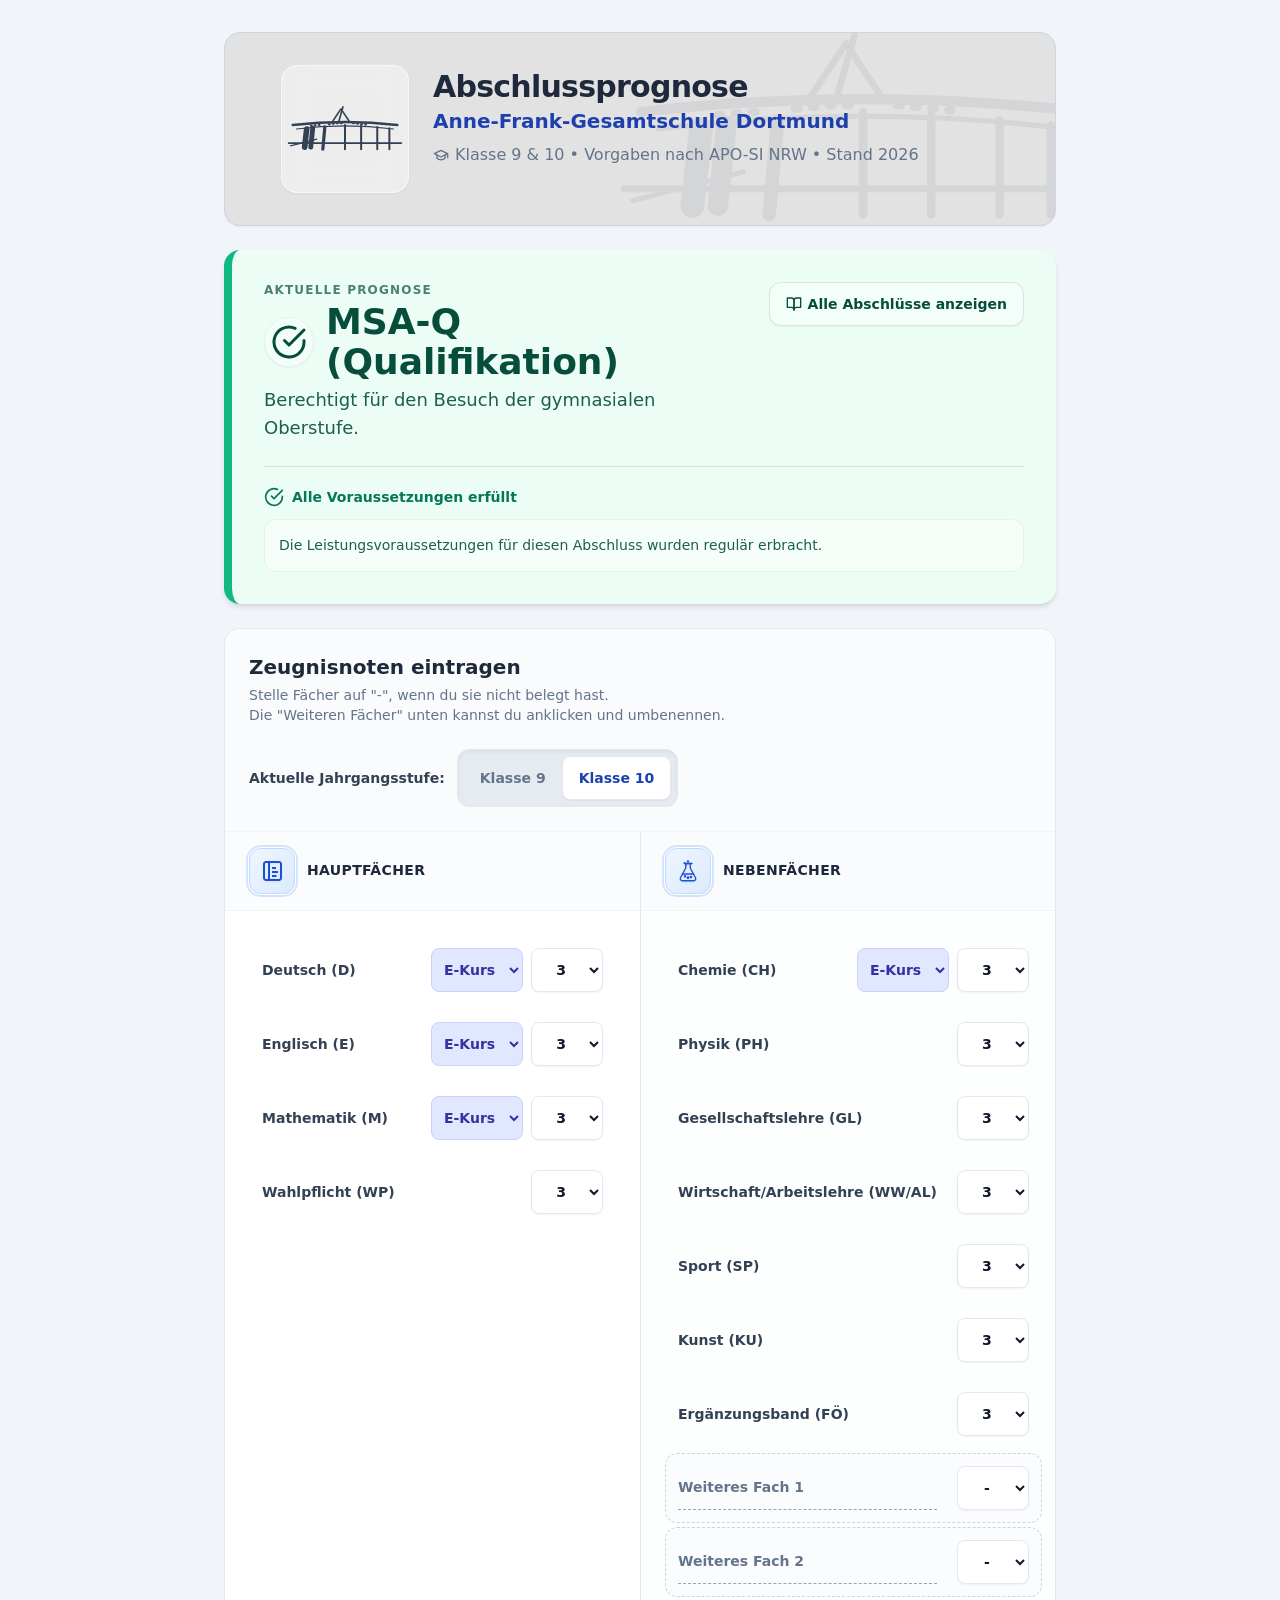
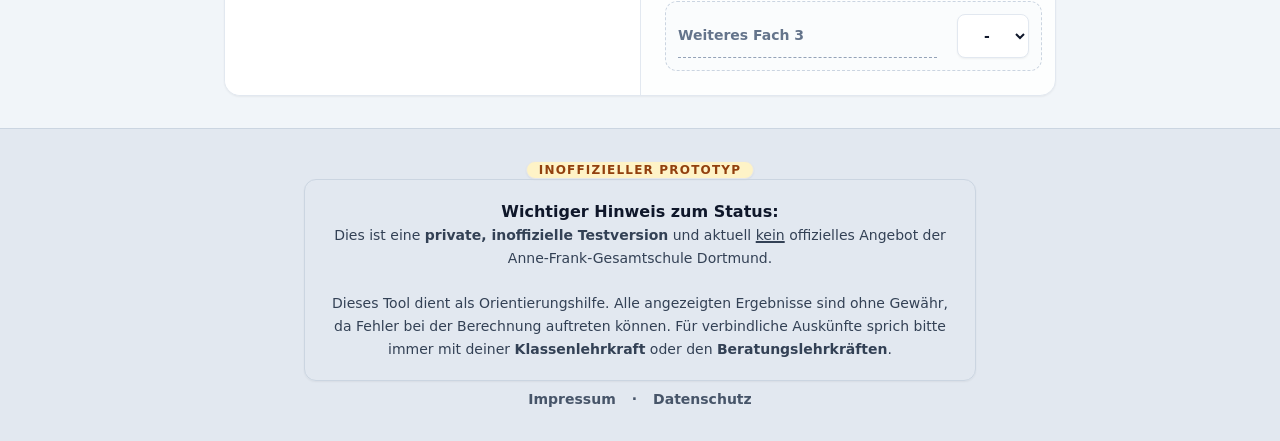
==== commit 7295269c: "Update index.html" ====
--- a/index.html
+++ b/index.html
@@ -64,7 +64,7 @@
                 <p class="text-blue-800 font-bold text-lg sm:text-xl mt-0.5">Anne-Frank-Gesamtschule Dortmund</p>
                 <p class="text-slate-500 font-medium text-sm sm:text-base mt-2 flex items-center justify-center sm:justify-start gap-1.5">
                     <svg class="w-4 h-4" aria-hidden="true" viewBox="0 0 24 24" fill="none" stroke="currentColor" stroke-width="2" stroke-linecap="round" stroke-linejoin="round"><path d="M22 10v6M2 10l10-5 10 5-10 5z"/><path d="M6 12v5c3 3 9 3 12 0v-5"/></svg>
-                    Klasse 9 & 10 • Vorgaben nach APO-SI NRW
+                    Klasse 9 & 10 • Vorgaben nach APO-SI NRW • Stand 2026
                 </p>
             </div>
         </header>
@@ -217,7 +217,7 @@
         </div>
     </template>
 <script>
-function _0x8131(_0x266e95,_0x14c47d){_0x266e95=_0x266e95-0x18f;const _0x338d8f=_0x338d();let _0x8131e8=_0x338d8f[_0x266e95];return _0x8131e8;}const _0x3e9533=_0x8131;(function(_0x2ee459,_0x1ae17f){const _0x447856=_0x8131,_0x19a824=_0x2ee459();while(!![]){try{const _0x4f2c02=-parseInt(_0x447856(0x278))/0x1+-parseInt(_0x447856(0x1fd))/0x2+parseInt(_0x447856(0x1f3))/0x3*(-parseInt(_0x447856(0x1da))/0x4)+-parseInt(_0x447856(0x284))/0x5*(parseInt(_0x447856(0x1dd))/0x6)+parseInt(_0x447856(0x1bc))/0x7+parseInt(_0x447856(0x255))/0x8+parseInt(_0x447856(0x268))/0x9;if(_0x4f2c02===_0x1ae17f)break;else _0x19a824['push'](_0x19a824['shift']());}catch(_0x2cc439){_0x19a824['push'](_0x19a824['shift']());}}}(_0x338d,0x5d710));const APO_RULES={'MANDATORY_SUBJECTS':['d','e','m','wp'],'MIN_SUBJECTS_REQUIRED':0xa},afgLogoSVG=_0x3e9533(0x256);document[_0x3e9533(0x2ad)](_0x3e9533(0x21f))[_0x3e9533(0x216)]=afgLogoSVG,document[_0x3e9533(0x2ad)](_0x3e9533(0x239))['innerHTML']=afgLogoSVG['replace'](_0x3e9533(0x1b5),_0x3e9533(0x235)),document[_0x3e9533(0x2ad)](_0x3e9533(0x194))[_0x3e9533(0x216)]=afgLogoSVG['replace'](_0x3e9533(0x1b5),_0x3e9533(0x25f));let gradeLevel=0xa,lastFocusedElement=null,subjects=[{'id':'d','name':_0x3e9533(0x1ae),'group':0x1,'hasKurs':!![],'kurs':'E','grade':0x3},{'id':'e','name':'Englisch\x20(E)','group':0x1,'hasKurs':!![],'kurs':'E','grade':0x3},{'id':'m','name':_0x3e9533(0x285),'group':0x1,'hasKurs':!![],'kurs':'E','grade':0x3},{'id':'wp','name':_0x3e9533(0x1b8),'group':0x1,'hasKurs':![],'kurs':null,'grade':0x3},{'id':'ch','name':_0x3e9533(0x245),'group':0x2,'hasKurs':!![],'kurs':'E','grade':0x3},{'id':'ph','name':_0x3e9533(0x272),'group':0x2,'hasKurs':![],'kurs':null,'grade':0x3},{'id':'gl','name':_0x3e9533(0x1ee),'group':0x2,'hasKurs':![],'kurs':null,'grade':0x3},{'id':'ww','name':'Wirtschaft/Arbeitslehre\x20(WW/AL)','group':0x2,'hasKurs':![],'kurs':null,'grade':0x3},{'id':'sp','name':_0x3e9533(0x202),'group':0x2,'hasKurs':![],'kurs':null,'grade':0x3},{'id':'ku','name':_0x3e9533(0x1f0),'group':0x2,'hasKurs':![],'kurs':null,'grade':0x3},{'id':'foe','name':'Ergänzungsband\x20(FÖ)','group':0x2,'hasKurs':![],'kurs':null,'grade':0x3},{'id':_0x3e9533(0x1ce),'name':_0x3e9533(0x1ff),'group':0x2,'hasKurs':![],'kurs':null,'grade':0x0,'isCustomizable':!![]},{'id':_0x3e9533(0x263),'name':_0x3e9533(0x1e1),'group':0x2,'hasKurs':![],'kurs':null,'grade':0x0,'isCustomizable':!![]},{'id':_0x3e9533(0x23e),'name':_0x3e9533(0x242),'group':0x2,'hasKurs':![],'kurs':null,'grade':0x0,'isCustomizable':!![]}];function escapeHTML(_0x5bbe1a){const _0x5e2711=_0x3e9533;return _0x5bbe1a['replace'](/[&<>'"]/g,_0xa0af9b=>({'&':'&amp;','<':'&lt;','>':'&gt;','\x27':_0x5e2711(0x249),'\x22':_0x5e2711(0x19e)}[_0xa0af9b]));}function cln(_0x27baf6){const _0x4f04c8=_0x3e9533;return _0x27baf6['replace'](/\s*\(.*?\)/g,'')[_0x4f04c8(0x26c)]();}function consumeOneSubject(_0x5e1b04,_0x1e4b76){const _0x255574=_0x3e9533;_0x5e1b04[_0x255574(0x244)]((_0x39ffce,_0x5cc3fd)=>_0x5cc3fd['grade']-_0x39ffce[_0x255574(0x26d)]);const _0x55be33=_0x5e1b04[_0x255574(0x1cd)](_0x3648e8=>_0x3648e8[_0x255574(0x26d)]<=_0x1e4b76);if(_0x55be33!==-0x1){const _0xc2a970=_0x5e1b04[_0x55be33];return _0x5e1b04[_0x255574(0x22c)](_0x55be33,0x1),_0xc2a970;}return null;}function formatOder(_0x52e5fa){const _0x30af44=_0x3e9533;if(!_0x52e5fa||_0x52e5fa[_0x30af44(0x1cc)]===0x0)return'';if(_0x52e5fa['length']===0x1)return _0x52e5fa[0x0];if(_0x52e5fa[_0x30af44(0x1cc)]===0x2)return _0x52e5fa[_0x30af44(0x196)](_0x30af44(0x2b2));return _0x52e5fa['slice'](0x0,-0x1)[_0x30af44(0x196)](',\x20')+_0x30af44(0x2b2)+_0x52e5fa[_0x52e5fa[_0x30af44(0x1cc)]-0x1];}function formatUnd(_0x2a2160){const _0x24cba9=_0x3e9533;if(!_0x2a2160||_0x2a2160['length']===0x0)return'';if(_0x2a2160[_0x24cba9(0x1cc)]===0x1)return _0x2a2160[0x0];if(_0x2a2160[_0x24cba9(0x1cc)]===0x2)return _0x2a2160['join'](_0x24cba9(0x1c5));return _0x2a2160['slice'](0x0,-0x1)[_0x24cba9(0x196)](',\x20')+_0x24cba9(0x1c5)+_0x2a2160[_0x2a2160[_0x24cba9(0x1cc)]-0x1];}function formatCands(_0x439dfd){const _0x9cd1ef=_0x3e9533;if(!_0x439dfd||_0x439dfd[_0x9cd1ef(0x1cc)]===0x0)return'';let _0xd1f841=_0x439dfd['map'](_0x2472ff=>cln(_0x2472ff));return'\x20('+formatOder(_0xd1f841)+')';}function renderSubjects(){const _0x49a3b2=_0x3e9533,_0x254646=document[_0x49a3b2(0x2ad)]('group-1-container'),_0x44ed77=document['getElementById'](_0x49a3b2(0x1e7));_0x254646[_0x49a3b2(0x216)]='',_0x44ed77[_0x49a3b2(0x216)]='',subjects[_0x49a3b2(0x23f)](_0x4d6d73=>{const _0x4127e7=_0x49a3b2,_0x5cacf0=_0x4d6d73[_0x4127e7(0x26d)]===0x0?_0x4127e7(0x25d):_0x4127e7(0x212),_0x2aad6b=escapeHTML(_0x4d6d73[_0x4127e7(0x1c2)]),_0x21bcb3=_0x4d6d73[_0x4127e7(0x1ed)]?'<input\x20type=\x22text\x22\x20value=\x22'+_0x2aad6b+'\x22\x20aria-label=\x22Name\x20für\x20'+_0x2aad6b+'\x22\x20data-id=\x22'+_0x4d6d73['id']+_0x4127e7(0x1ca)+(_0x4d6d73[_0x4127e7(0x26d)]===0x0?_0x4127e7(0x288):_0x4127e7(0x276))+_0x4127e7(0x2b1):_0x4127e7(0x236)+_0x4d6d73['id']+'\x22>'+_0x2aad6b+_0x4127e7(0x287),_0x1cb6bd=_0x4d6d73['hasKurs']?'<select\x20data-id=\x22'+_0x4d6d73['id']+'\x22\x20aria-label=\x22Kursniveau\x20für\x20'+_0x2aad6b+_0x4127e7(0x26a)+(_0x4d6d73[_0x4127e7(0x26d)]===0x0?_0x4127e7(0x1df):'')+_0x4127e7(0x1ac)+(_0x4d6d73[_0x4127e7(0x295)]==='E'?_0x4127e7(0x199):_0x4127e7(0x2a4))+'\x22><option\x20value=\x22E\x22\x20'+(_0x4d6d73[_0x4127e7(0x295)]==='E'?_0x4127e7(0x200):'')+'>E-Kurs</option><option\x20value=\x22G\x22\x20'+(_0x4d6d73[_0x4127e7(0x295)]==='G'?_0x4127e7(0x200):'')+_0x4127e7(0x220):'',_0x1baefb=_0x4127e7(0x19b)+_0x4d6d73['id']+_0x4127e7(0x2a8)+_0x4d6d73['id']+_0x4127e7(0x1a9)+_0x2aad6b+_0x4127e7(0x1bf)+(_0x4d6d73['grade']===0x0?_0x4127e7(0x200):'')+'>-</option>'+[0x1,0x2,0x3,0x4,0x5,0x6]['map'](_0x582faf=>_0x4127e7(0x259)+_0x582faf+'\x22\x20'+(_0x4d6d73['grade']===_0x582faf?_0x4127e7(0x200):'')+'>'+_0x582faf+_0x4127e7(0x1d6))[_0x4127e7(0x196)]('')+'</select>',_0xec5ce8=document[_0x4127e7(0x26e)](_0x4127e7(0x2a2));_0xec5ce8['id']=_0x4127e7(0x238)+_0x4d6d73['id'],_0xec5ce8['className']=_0x4127e7(0x240)+_0x5cacf0,_0xec5ce8[_0x4127e7(0x216)]='<div\x20class=\x22flex-1\x20min-w-0\x20pr-3\x20flex\x20items-center\x22>'+_0x21bcb3+_0x4127e7(0x260)+_0x1cb6bd+_0x1baefb+_0x4127e7(0x293);if(_0x4d6d73['group']===0x1)_0x254646[_0x4127e7(0x275)](_0xec5ce8);else _0x44ed77[_0x4127e7(0x275)](_0xec5ce8);});}document[_0x3e9533(0x2ad)]('subjects-grid')[_0x3e9533(0x25e)](_0x3e9533(0x1b3),_0xa9d5ce=>{const _0x496b8f=_0x3e9533;if(!_0xa9d5ce[_0x496b8f(0x1c3)][_0x496b8f(0x190)][_0x496b8f(0x222)](_0x496b8f(0x25c)))return;const _0x36721e=_0xa9d5ce[_0x496b8f(0x1c3)][_0x496b8f(0x1d8)]['id'],_0x4cd129=_0xa9d5ce[_0x496b8f(0x1c3)][_0x496b8f(0x1d8)][_0x496b8f(0x1b4)],_0x49f06f=_0xa9d5ce[_0x496b8f(0x1c3)][_0x496b8f(0x20c)],_0x471793=subjects[_0x496b8f(0x205)](_0x5c6899=>_0x5c6899['id']===_0x36721e);if(_0x4cd129===_0x496b8f(0x26d))_0x471793[_0x496b8f(0x26d)]=parseInt(_0x49f06f);if(_0x4cd129===_0x496b8f(0x295))_0x471793[_0x496b8f(0x295)]=_0x49f06f;updateRowUI(_0x36721e),updatePrognosis();}),document['getElementById'](_0x3e9533(0x27f))['addEventListener'](_0x3e9533(0x1bd),_0x3b0115=>{const _0xa91cc7=_0x3e9533;if(!_0x3b0115[_0xa91cc7(0x1c3)]['classList'][_0xa91cc7(0x222)](_0xa91cc7(0x1b2)))return;subjects['find'](_0x38dba4=>_0x38dba4['id']===_0x3b0115[_0xa91cc7(0x1c3)]['dataset']['id'])[_0xa91cc7(0x1c2)]=_0x3b0115[_0xa91cc7(0x1c3)][_0xa91cc7(0x20c)];});function _0x338d(){const _0x543604=['next','p-8\x20rounded-2xl\x20shadow-md\x20border-l-8\x20','hasKurs','simMissingThrees','Zu\x20wenige\x20Fächer','Für\x20diesen\x20Abschluss\x20benötigst\x20du\x20mindestens\x203\x20E-Kurse.\x20Du\x20hast\x20aktuell\x20jedoch\x20nur\x20','message','#open-modal-btn','div','bg-blue-50','bg-slate-200\x20text-slate-700\x20border\x20border-slate-300','tpl-prognosis-banner','round','req','\x22\x20data-id=\x22','</li>','eine\x20Note\x202\x20zum\x20Ausgleich\x20im\x20Nebenfach','keys','eine\x20Note\x201\x20zum\x20Ausgleich\x20im\x20Nebenfach','getElementById','btn-grade-10','toLowerCase','diff','\x22\x20/>','\x20oder\x20','flex','degree','<div\x20class=\x22space-y-2\x22><p\x20class=\x22font-bold\x20text-red-900\x20text-[13px]\x22>','Für\x20diesen\x20Abschluss\x20benötigst\x20du\x20mindestens\x202\x20E-Kurse.\x20Du\x20hast\x20aktuell\x20jedoch\x20nur\x20','push','eine\x20fehlende\x20Note\x203','uncompSixesN','\x20in\x20','isEESAGroup1','classList','reduce','prognosis-banner','Das\x20Defizit\x20im\x20Nebenfach\x20','logo-modal','color','join','Abgang\x20mit\x20ESA\x20(HA\x209)','hover:border-slate-200','bg-indigo-100\x20text-indigo-800\x20border\x20border-indigo-200','erreiche','<select\x20id=\x22grade-','\x22><div\x20class=\x22flex\x20items-start\x20gap-3\x20p-3.5\x20bg-blue-50/80\x20rounded-xl\x20text-blue-900\x20text-xs\x20font-medium\x20border\x20border-blue-200\x20animate-in\x22><svg\x20class=\x22h-5\x20w-5\x20shrink-0\x20mt-0.5\x20text-blue-600\x22\x20aria-hidden=\x22true\x22\x20viewBox=\x220\x200\x2024\x2024\x22\x20fill=\x22none\x22\x20stroke=\x22currentColor\x22\x20stroke-width=\x222\x22\x20stroke-linecap=\x22round\x22\x20stroke-linejoin=\x22round\x22><circle\x20cx=\x2212\x22\x20cy=\x2212\x22\x20r=\x2210\x22/><line\x20x1=\x2212\x22\x20y1=\x2216\x22\x20x2=\x2212\x22\x20y2=\x2212\x22/><line\x20x1=\x2212\x22\x20y1=\x228\x22\x20x2=\x2212.01\x22\x20y2=\x228\x22/></svg><div\x20class=\x22w-full\x22>','bg-slate-50/50','&quot;','hauswirtschaft','bg-white\x20text-blue-800\x20shadow-sm\x20border\x20border-slate-200','shift','Du\x20verlässt\x20die\x20Schule\x20regulär\x20mit\x20dem\x20ESA\x20aus\x20Klasse\x209.\x20Schau\x20unten,\x20was\x20dir\x20für\x20den\x20EESA\x20(HA\x2010)\x20fehlt!','\x20+\x20','met','<em','Du\x20hast\x20die\x20erlaubte\x20Anzahl\x20an\x20Defiziten\x20überschritten\x20(aktuell\x20','missing-section','\x20und\x20erreiche\x20zusätzlich\x20','\x22\x20aria-label=\x22Note\x20für\x20','e\x20Defizite','Verbessere','\x20class=\x22subject-select\x20touch-target\x20text-sm\x20rounded-lg\x20font-bold\x20px-2\x20py-2\x20outline-none\x20transition-all\x20cursor-pointer\x20','btn-grade-9','Deutsch\x20(D)','eine\x20Note\x203\x20zum\x20Ausgleich\x20im\x20Nebenfach','\x20Fächer\x20benotet.\x20Ein\x20regulärer\x20Abschluss\x20erfordert\x20in\x20der\x20Regel\x20mehr\x20Fächer.','border-transparent','subject-input','change','field','scale-110','charAt','text-slate-500\x20hover:text-slate-700','Wahlpflicht\x20(WP)','remove','Erweiterter\x20Erster\x20Schulabschluss\x20erreicht.','realGrade','1895789qzndUS','input','<div>Deine\x20Noten\x20im\x20Lernbereich\x20Naturwissenschaften\x20(','\x22\x20data-field=\x22grade\x22\x20class=\x22subject-select\x20touch-target\x20text-sm\x20rounded-lg\x20px-2\x20py-2\x20w-auto\x20min-w-[4.5rem]\x20text-center\x20font-bold\x20bg-white\x20border\x20border-slate-200\x20shadow-sm\x20focus:border-indigo-500\x20outline-none\x20transition-all\x20cursor-pointer\x22><option\x20value=\x220\x22\x20','querySelector','errors','name','target','lbInfo','\x20und\x20','missing','</ul>','eine\x20Note\x203','toUpperCase','\x22\x20data-field=\x22name\x22\x20class=\x22subject-input\x20touch-target\x20text-sm\x20font-semibold\x20bg-transparent\x20border-b\x20border-dashed\x20border-slate-400\x20focus:border-indigo-500\x20focus:outline-none\x20w-full\x20truncate\x20','<details\x20class=\x22mt-2\x20group/more\x22><summary\x20class=\x22text-[13px]\x20text-red-700\x20hover:text-red-900\x20font-bold\x20cursor-pointer\x20underline\x20decoration-2\x20underline-offset-2\x20select-none\x20inline-block\x20list-none\x22><span\x20class=\x22group-open/more:hidden\x22>mehr\x20anzeigen</span><span\x20class=\x22hidden\x20group-open/more:inline\x22>weniger\x20anzeigen</span></summary><div\x20class=\x22mt-1\x20animate-in\x22>','length','findIndex','extra1','<ul\x20class=\x22list-disc\x20pl-5\x20space-y-1.5\x20text-red-800\x22><li>','</p>','[data-slot=\x22degree\x22]','isDummyThree','\x20ist\x20hier\x20nicht\x20erlaubt.','</div></div>','</div></details>','</option>','dein','dataset','simGrade','42684KCyVUy','\x20Defizit','\x20weitere','228lJvlVv','bg-slate-200','disabled','NW-Lernbereich\x20(','Weiteres\x20Fach\x202','\x20in\x20Kombination\x20mit\x20weiteren\x20Defiziten\x20ist\x20nicht\x20zulässig.','subject-select\x20touch-target\x20text-sm\x20rounded-lg\x20font-bold\x20px-2\x20py-2\x20outline-none\x20transition-all\x20cursor-pointer\x20','\x20Zudem\x20hast\x20du\x20aktuell\x20','border-yellow-500\x20text-yellow-900','uncompSixesM','group-2-container','AL-Lernbereich\x20(','</span></div>','Kein\x20Erreichen\x20von\x20weiteren\x20E-Kursen\x20mehr\x20möglich','eine\x20Note\x201\x20zum\x20Ausgleich\x20im\x20Hauptfach','MANDATORY_SUBJECTS','isCustomizable','Gesellschaftslehre\x20(GL)',')\x20ausgeglichen.','Kunst\x20(KU)','</h3><div\x20class=\x22grid\x20gap-3\x22>','Wichtiger\x20Hinweis:','75ZBmLmQ','cloneNode','Du\x20hast\x20',',\x20erlaubt\x20sind\x20max.\x202).','Ausschlusskriterium:\x20','EESA\x20(HA\x2010)','subtext','slice','Ausschlusskriterium:\x20Eine\x206\x20in\x20','replace','291176QUkXpk','querySelectorAll','Weiteres\x20Fach\x201','selected','Erreiche\x20','Sport\x20(SP)','[data-slot=\x22comps-container\x22]','\x20Defizite\x20in\x20den\x20Hauptfächern\x20(erlaubt\x20ist\x20max.\x201).','find','includes','\x20(Note\x20','Kein\x20Abschluss\x20/\x20Abgang','border-amber-500\x20text-amber-900','uncompThrees','</strong></div>','value','Aktuell\x20sind\x20die\x20Voraussetzungen\x20für\x20den\x20ESA\x20noch\x20nicht\x20erfüllt.\x20Schau\x20unten,\x20wie\x20du\x20dich\x20verbessern\x20kannst!','\x20weitere\x20Kombinationsmöglichkeiten.</em>','bg-yellow-50','close-modal-btn','startsWith','border-transparent\x20hover:border-slate-200','Eingabe\x20unvollständig','focus','nwGrade','innerHTML','\x20auf\x20Note\x20','map','\x20(Note\x206)\x20wurde\x20durch\x20das\x20Fach\x20','crossCompUsed','</div></div></div>','Für\x20dein','Erforderlicher\x20Kurswechsel:','<div\x20class=\x22my-3\x20border-t\x20border-blue-200/50\x22></div>','logo-box','>G-Kurs</option></select>','border-blue-500\x20text-blue-900','contains','border-emerald-500\x20text-emerald-900','realReq','DOMContentLoaded','<div\x20class=\x22bg-white\x20p-6\x20rounded-2xl\x20shadow-sm\x20border\x20border-slate-200\x20mt-6\x22><h3\x20class=\x22text-lg\x20font-bold\x20text-slate-800\x20flex\x20items-center\x20gap-2\x20border-b\x20border-slate-100\x20pb-3\x20mb-4\x22><div\x20class=\x22bg-amber-100\x20p-1.5\x20rounded-lg\x22><svg\x20class=\x22h-5\x20w-5\x20text-amber-700\x22\x20aria-hidden=\x22true\x22\x20viewBox=\x220\x200\x2024\x2024\x22\x20fill=\x22none\x22\x20stroke=\x22currentColor\x22\x20stroke-width=\x222\x22\x20stroke-linecap=\x22round\x22\x20stroke-linejoin=\x22round\x22><line\x20x1=\x227\x22\x20y1=\x2217\x22\x20x2=\x2217\x22\x20y2=\x227\x22/><polyline\x20points=\x227\x207\x2017\x207\x2017\x2017\x22/></svg></div>Fehlende\x20Voraussetzungen\x20für:\x20','Spezialfall\x20nach\x20§43\x20APO-SI:\x20Das\x20Zwei-Notenstufen-Defizit\x20im\x20Nebenfach\x20','<details\x20class=\x22mt-2\x20group\x22><summary\x20class=\x22text-xs\x20text-red-700\x20hover:text-red-900\x20font-bold\x20flex\x20items-center\x20gap-1\x20transition-colors\x20underline\x20decoration-2\x20underline-offset-2\x20cursor-pointer\x20list-none\x20select-none\x22><span\x20class=\x22group-open:hidden\x22>Wie\x20kann\x20ich\x20mich\x20verbessern?</span><span\x20class=\x22hidden\x20group-open:inline\x22>Hinweise\x20ausblenden</span><svg\x20class=\x22h-3\x20w-3\x20group-open:rotate-180\x20transition-transform\x22\x20aria-hidden=\x22true\x22\x20viewBox=\x220\x200\x2024\x2024\x22\x20fill=\x22none\x22\x20stroke=\x22currentColor\x22\x20stroke-width=\x222\x22\x20stroke-linecap=\x22round\x22\x20stroke-linejoin=\x22round\x22><path\x20d=\x22M6\x209l6\x206\x206-6\x22/></svg></summary><div\x20class=\x22mt-3\x20p-4\x20bg-white/80\x20rounded-xl\x20text-xs\x20font-medium\x20text-red-950\x20border\x20border-red-200\x20shadow-sm\x20animate-in\x22>','Ausschlusskriterium:\x20Es\x20ist\x20maximal\x20eine\x20Note\x206\x20für\x20den\x20EESA\x20(HA\x2010)\x20erlaubt.','zwei\x20Noten\x203','key','splice','click','<div\x20class=\x22mt-2\x20flex\x20items-start\x20gap-3\x20p-3.5\x20bg-black/5\x20rounded-xl\x20text-black/70\x20text-xs\x20font-semibold\x20border\x20border-black/5\x20animate-in\x22><svg\x20class=\x22h-4\x20w-4\x20shrink-0\x20mt-0.5\x20opacity-70\x22\x20aria-hidden=\x22true\x22\x20viewBox=\x220\x200\x2024\x2024\x22\x20fill=\x22none\x22\x20stroke=\x22currentColor\x22\x20stroke-width=\x222\x22\x20stroke-linecap=\x22round\x22\x20stroke-linejoin=\x22round\x22><circle\x20cx=\x2212\x22\x20cy=\x2212\x22\x20r=\x2210\x22/><line\x20x1=\x2212\x22\x20y1=\x2216\x22\x20x2=\x2212\x22\x20y2=\x2212\x22/><line\x20x1=\x2212\x22\x20y1=\x228\x22\x20x2=\x2212.01\x22\x20y2=\x228\x22/></svg><p>Gut\x20zu\x20wissen:\x20Ein\x20Hauptfach\x20darf\x20ein\x20Nebenfach\x20ausgleichen.\x20Umgekehrt\x20ist\x20das\x20laut\x20APO-SI\x20jedoch\x20nicht\x20erlaubt!</p></div>','Verbessere\x20','Erforderliche\x20Schritte:','Erreiche\x20das\x20E-Kurs-Niveau\x20in\x20(','Berechtigt\x20für\x20den\x20Besuch\x20der\x20gymnasialen\x20Oberstufe.','verbessere','eine\x20','w-[24rem]\x20sm:w-[32rem]\x20text-slate-900\x20sm:-mr-16','<label\x20class=\x22text-sm\x20font-semibold\x20text-slate-700\x20block\x20truncate\x22\x20for=\x22grade-',')\x20wurden\x20zu\x20einer\x20gemeinsamen\x20Lernbereichsnote\x20zusammengefasst.\x20Bei\x20Kommastellen\x20rundet\x20das\x20Tool\x20zu\x20deinen\x20Gunsten.\x20Wichtig:\x20Die\x20reale\x20Note\x20auf\x20dem\x20Zeugnis\x20kann\x20abweichen,\x20da\x20diese\x20von\x20der\x20Zeugniskonferenz\x20pädagogisch\x20festgelegt\x20wird.<br><strong\x20class=\x22block\x20mt-1.5\x20text-blue-950\x22>Angenommene\x20Lernbereichsnote:\x20','row-','logo-bg','comb','Das\x20Defizit\x20im\x20Fach\x20','[data-slot=\x22subtext\x22]','\x20in\x20den\x20Nebenfächern','extra3','forEach','flex\x20items-center\x20justify-between\x20gap-2\x20p-3\x20hover:bg-slate-50\x20rounded-xl\x20transition-all\x20border\x20','uncompMain','Weiteres\x20Fach\x203','.grade-btn','sort','Chemie\x20(CH)','Du\x20hast\x20nicht\x20alle\x20Pflichtfächer\x20belegt\x20(Deutsch,\x20Englisch,\x20Mathematik\x20und\x20WP\x20sind\x20zwingend\x20erforderlich).','compsUsed','max','&#39;','content','Erreiche\x20im\x20Nebenfach\x20','instruction','eine\x20Note\x204\x20zum\x20Ausgleich\x20im\x20Fach','keydown','<div\x20class=\x22text-[13px]\x20font-bold\x20text-red-900\x20mt-3\x20mb-2\x22>oder</div><ul\x20class=\x22list-disc\x20pl-5\x20space-y-1.5\x20text-red-800\x22><li>','Die\x20Zuweisung\x20in\x20E-Kurse\x20ist\x20in\x20Klasse\x2010\x20abgeschlossen.\x20Ein\x20nachträglicher\x20Wechsel\x20in\x20E-Kurse\x20ist\x20nicht\x20mehr\x20möglich.','\x20belegt.','uncompSub','MSA-Q\x20(Qualifikation)','\x20weitere\x20Kombinationsmöglichkeiten\x20(verbessere\x20dazu\x20entsprechend\x20andere\x20der\x20genannten\x20Fächer).</em>','765048coPhjy','<svg\x20viewBox=\x220\x200\x20300\x20120\x22\x20fill=\x22none\x22\x20stroke=\x22currentColor\x22\x20stroke-linecap=\x22round\x22\x20stroke-linejoin=\x22round\x22\x20class=\x22w-full\x20h-full\x20scale-110\x22\x20aria-hidden=\x22true\x22><path\x20d=\x22M\x20120\x2040\x20L\x20140\x2010\x20L\x20160\x2040\x22\x20stroke-width=\x224\x22\x20/><path\x20d=\x22M\x20135\x2040\x20L\x20145\x205\x22\x20stroke-width=\x224\x22\x20/><path\x20d=\x22M\x2020\x2050\x20Q\x20150\x2035\x20280\x2050\x22\x20stroke-width=\x226\x22\x20/><path\x20d=\x22M\x2030\x2060\x20Q\x20150\x2045\x20270\x2060\x22\x20stroke-width=\x223\x22\x20/><path\x20d=\x22M\x2065\x2052\x20L\x2067\x2052\x20M\x2075\x2051\x20L\x2077\x2051\x20M\x2085\x2050\x20L\x2087\x2050\x22\x20stroke-width=\x225\x22\x20/><path\x20d=\x22M\x20110\x2048\x20L\x20112\x2048\x20M\x20120\x2047\x20L\x20122\x2047\x20M\x20130\x2046\x20L\x20132\x2046\x20M\x20140\x2046\x20L\x20142\x2046\x22\x20stroke-width=\x225\x22\x20/><path\x20d=\x22M\x20170\x2046\x20L\x20172\x2046\x20M\x20180\x2047\x20L\x20182\x2047\x20M\x20190\x2048\x20L\x20192\x2048\x20M\x20200\x2049\x20L\x20202\x2049\x22\x20stroke-width=\x225\x22\x20/><path\x20d=\x22M\x2010\x2095\x20L\x20290\x2095\x22\x20stroke-width=\x224\x22\x20/><path\x20d=\x22M\x2015\x20102\x20L\x2080\x2085\x22\x20stroke-width=\x223\x22\x20/><path\x20d=\x22M\x2055\x2060\x20L\x2050\x20105\x22\x20stroke-width=\x2214\x22\x20/><path\x20d=\x22M\x2070\x2058\x20L\x2065\x20105\x22\x20stroke-width=\x2212\x22\x20/><path\x20d=\x22M\x20100\x2055\x20L\x2095\x20110\x22\x20stroke-width=\x228\x22\x20/><path\x20d=\x22M\x20150\x2050\x20L\x20150\x20110\x22\x20stroke-width=\x225\x22\x20/><path\x20d=\x22M\x20190\x2052\x20L\x20190\x20110\x22\x20stroke-width=\x225\x22\x20/><path\x20d=\x22M\x20230\x2055\x20L\x20230\x20110\x22\x20stroke-width=\x225\x22\x20/><path\x20d=\x22M\x20260\x2058\x20L\x20260\x20110\x22\x20stroke-width=\x225\x22\x20/></svg>','compensations','floor','<option\x20value=\x22','ESA\x20(HA\x209)','border-dashed','subject-select','bg-slate-50/50\x20border-dashed\x20border-slate-300','addEventListener','w-[28rem]\x20sm:w-[40rem]\x20text-slate-900','</div><div\x20class=\x22flex\x20items-center\x20gap-2\x20shrink-0\x22>','border-slate-500\x20text-slate-900','E-Kurs-Regelung:\x20Deine\x20Note\x205\x20im\x20Fach\x20','extra2','some','isKiller','Das\x20Defizit\x20im\x20Hauptfach\x20','className','10739376uvyFAm','<div\x20class=\x22mt-6\x20pt-5\x20border-t\x20border-black/10\x22><h3\x20class=\x22text-sm\x20font-bold\x20flex\x20items-center\x20gap-2\x20mb-4\x22><svg\x20class=\x22h-5\x20w-5\x22\x20aria-hidden=\x22true\x22\x20viewBox=\x220\x200\x2024\x2024\x22\x20fill=\x22none\x22\x20stroke=\x22currentColor\x22\x20stroke-width=\x222\x22\x20stroke-linecap=\x22round\x22\x20stroke-linejoin=\x22round\x22><path\x20d=\x22M12\x2022s8-4\x208-10V5l-8-3-8\x203v7c0\x206\x208\x2010\x208\x2010z\x22/><path\x20d=\x22M9\x2012l2\x202\x204-4\x22/></svg>Berücksichtigte\x20Ausgleichsregelungen:</h3><div\x20class=\x22grid\x20gap-2.5\x22>','\x22\x20data-field=\x22kurs\x22\x20','bg-red-50','trim','grade','createElement','zwei\x20fehlende\x20Noten\x203','</span>','\x20fehlt\x20der\x20nötige\x20Ausgleich.','Physik\x20(PH)','hidden','MIN_SUBJECTS_REQUIRED','appendChild','text-slate-800','mt-4','422167WCHHVV','</ul><div\x20class=\x22text-[13px]\x20font-bold\x20text-red-900\x20mt-3\x20mb-2\x22>oder</div><ul\x20class=\x22list-disc\x20pl-5\x20space-y-1.5\x20text-red-800\x22><li>','<em\x20class=\x22text-red-800/90\x20text-[12px]\x20mt-1\x20block\x22>...\x20sowie\x20','grade-btn\x20touch-target\x20px-4\x20py-2\x20text-sm\x20font-bold\x20rounded-lg\x20transition-all\x20','eine\x20Note\x203\x20zum\x20Ausgleich\x20im\x20Hauptfach','\x20(erlaubt\x20sind\x20max.\x202).','select[data-field=\x22kurs\x22]','subjects-grid','uncompAll','string','every','filter','45060jMePFB','Mathematik\x20(M)','border-red-500\x20text-red-900','</label>','text-slate-500','add',')\x20wurde\x20durch\x20das\x20Fach\x20','level','Erreiche','Mögliche\x20Lösungswege:','input[data-field=\x22name\x22]','activeElement','eine\x20Note\x202\x20zum\x20Ausgleich\x20im\x20Hauptfach','erreiche\x20im\x20Nebenfach\x20','items','</div>','border-slate-300','kurs','group','alGrade','bio','rules-modal'];_0x338d=function(){return _0x543604;};return _0x338d();}function updateRowUI(_0x371990){const _0x5f36ed=_0x3e9533,_0x457df1=subjects['find'](_0x2f903e=>_0x2f903e['id']===_0x371990),_0x294671=document['getElementById'](_0x5f36ed(0x238)+_0x371990);_0x457df1[_0x5f36ed(0x26d)]===0x0?(_0x294671['classList'][_0x5f36ed(0x1b9)]('border-transparent','hover:border-slate-200'),_0x294671['classList'][_0x5f36ed(0x289)](_0x5f36ed(0x19d),_0x5f36ed(0x25b),_0x5f36ed(0x294))):(_0x294671[_0x5f36ed(0x190)][_0x5f36ed(0x1b9)](_0x5f36ed(0x19d),_0x5f36ed(0x25b),_0x5f36ed(0x294)),_0x294671[_0x5f36ed(0x190)][_0x5f36ed(0x289)](_0x5f36ed(0x1b1),_0x5f36ed(0x198)));const _0xa63c2=_0x294671[_0x5f36ed(0x1c0)](_0x5f36ed(0x27e));_0xa63c2&&(_0xa63c2[_0x5f36ed(0x1df)]=_0x457df1[_0x5f36ed(0x26d)]===0x0,_0xa63c2[_0x5f36ed(0x267)]=_0x5f36ed(0x1e3)+(_0x457df1[_0x5f36ed(0x295)]==='E'?_0x5f36ed(0x199):_0x5f36ed(0x2a4)));const _0x30f31b=_0x294671[_0x5f36ed(0x1c0)](_0x5f36ed(0x28e));_0x30f31b&&(_0x457df1[_0x5f36ed(0x26d)]===0x0?(_0x30f31b[_0x5f36ed(0x190)][_0x5f36ed(0x289)](_0x5f36ed(0x288)),_0x30f31b[_0x5f36ed(0x190)][_0x5f36ed(0x1b9)]('text-slate-800')):(_0x30f31b[_0x5f36ed(0x190)][_0x5f36ed(0x1b9)](_0x5f36ed(0x288)),_0x30f31b[_0x5f36ed(0x190)][_0x5f36ed(0x289)](_0x5f36ed(0x276))));}function setGradeLevel(_0x446595){const _0x437765=_0x3e9533;gradeLevel=_0x446595,document[_0x437765(0x2ad)](_0x437765(0x1ad))[_0x437765(0x267)]=_0x437765(0x27b)+(gradeLevel===0x9?_0x437765(0x1a0):_0x437765(0x1b7)),document[_0x437765(0x2ad)](_0x437765(0x2ae))[_0x437765(0x267)]=_0x437765(0x27b)+(gradeLevel===0xa?_0x437765(0x1a0):_0x437765(0x1b7)),updatePrognosis();}function toggleModal(_0x1c4b42){const _0x256e8b=_0x3e9533,_0x5f03dc=document[_0x256e8b(0x2ad)](_0x256e8b(0x299));if(_0x1c4b42)lastFocusedElement=document[_0x256e8b(0x28f)],_0x5f03dc[_0x256e8b(0x190)]['remove'](_0x256e8b(0x273)),_0x5f03dc['classList']['add']('flex'),setTimeout(()=>document['getElementById'](_0x256e8b(0x210))[_0x256e8b(0x214)](),0xa);else{_0x5f03dc[_0x256e8b(0x190)][_0x256e8b(0x289)](_0x256e8b(0x273)),_0x5f03dc['classList'][_0x256e8b(0x1b9)](_0x256e8b(0x2b3));if(lastFocusedElement)lastFocusedElement[_0x256e8b(0x214)]();}}function updatePrognosis(){const _0x4ed959=_0x3e9533,_0x448237=subjects[_0x4ed959(0x283)](_0x5c4ff5=>_0x5c4ff5[_0x4ed959(0x26d)]>0x0)[_0x4ed959(0x218)](_0x27c344=>({..._0x27c344,'name':escapeHTML(_0x27c344['name'][_0x4ed959(0x1fc)](/\s*\([^)]*\)$/,''))})),_0xef1f2b=APO_RULES[_0x4ed959(0x1ec)][_0x4ed959(0x283)](_0x188298=>!_0x448237['some'](_0x463265=>_0x463265['id']===_0x188298));if(_0xef1f2b[_0x4ed959(0x1cc)]>0x0){renderPrognosis({'degree':_0x4ed959(0x213),'subtext':'Noten\x20für\x20Deutsch,\x20Englisch,\x20Mathematik\x20und\x20WP\x20sind\x20zwingend\x20erforderlich.','next':null,'missing':[{'message':_0x4ed959(0x246)}],'compensations':[],'color':_0x4ed959(0x261),'bg':_0x4ed959(0x1de),'crossCompUsed':![],'lbInfo':{'nw':null,'nwGrade':null,'al':null,'alGrade':null}});return;}if(_0x448237[_0x4ed959(0x1cc)]<APO_RULES[_0x4ed959(0x274)]){renderPrognosis({'degree':_0x4ed959(0x29e),'subtext':'Bitte\x20belege\x20mindestens\x20'+APO_RULES[_0x4ed959(0x274)]+'\x20Fächer,\x20um\x20eine\x20gültige\x20Prognose\x20zu\x20erhalten.','next':null,'missing':[{'message':'Aktuell\x20sind\x20nur\x20'+_0x448237['length']+_0x4ed959(0x1b0)}],'compensations':[],'color':_0x4ed959(0x261),'bg':_0x4ed959(0x1de),'crossCompUsed':![],'lbInfo':{'nw':null,'nwGrade':null,'al':null,'alGrade':null}});return;}const _0x2bd9ed=()=>{const _0x498a08=_0x4ed959;let _0x3af231=_0x448237[_0x498a08(0x283)](_0x3ced76=>['ph','ch']['includes'](_0x3ced76['id'])||_0x3ced76[_0x498a08(0x1ed)]&&_0x3ced76[_0x498a08(0x1c2)]['toLowerCase']()[_0x498a08(0x206)](_0x498a08(0x298))),_0x440fa9=_0x448237['filter'](_0x19a5b9=>['ww'][_0x498a08(0x206)](_0x19a5b9['id'])||_0x19a5b9[_0x498a08(0x1ed)]&&(_0x19a5b9[_0x498a08(0x1c2)][_0x498a08(0x2af)]()[_0x498a08(0x206)]('technik')||_0x19a5b9[_0x498a08(0x1c2)][_0x498a08(0x2af)]()[_0x498a08(0x206)]('tc')||_0x19a5b9['name'][_0x498a08(0x2af)]()[_0x498a08(0x206)](_0x498a08(0x19f))||_0x19a5b9[_0x498a08(0x1c2)][_0x498a08(0x2af)]()['includes']('hw'))),_0x4cd1fe=_0x448237[_0x498a08(0x283)](_0x1eacc0=>!_0x3af231[_0x498a08(0x206)](_0x1eacc0)&&!_0x440fa9[_0x498a08(0x206)](_0x1eacc0))['map'](_0xb635d=>({..._0xb635d,'isEESAGroup1':_0xb635d['id']==='d'||_0xb635d['id']==='m'})),_0x590b10={'nw':null,'nwGrade':null,'al':null,'alGrade':null};const _0x13d9dc=_0x2b481e=>{const _0x12e797=_0x498a08;let _0x4bafae=_0x2b481e[_0x12e797(0x191)]((_0xae67dc,_0x208d86)=>_0xae67dc+_0x208d86[_0x12e797(0x26d)],0x0),_0x2df442=_0x4bafae/_0x2b481e['length'];if(_0x2df442-Math[_0x12e797(0x258)](_0x2df442)===0.5)return Math['floor'](_0x2df442);return Math[_0x12e797(0x2a6)](_0x2df442);};if(_0x3af231['length']>0x0){if(_0x3af231['length']===0x1)_0x4cd1fe['push']({..._0x3af231[0x0],'isEESAGroup1':!![]});else{let _0x2a6ccf=_0x13d9dc(_0x3af231),_0x53fd20=_0x3af231[_0x498a08(0x218)](_0x1b1dfd=>cln(_0x1b1dfd[_0x498a08(0x1c2)])),_0x3975fc=_0x498a08(0x1e0)+_0x53fd20['join'](',\x20')+')';_0x4cd1fe[_0x498a08(0x2b7)]({..._0x3af231[0x0],'id':'lb_nw','name':_0x3975fc,'isEESAGroup1':!![],'grade':_0x2a6ccf,'hasKurs':![],'kurs':null}),!_0x3af231[_0x498a08(0x282)](_0x5f6074=>_0x5f6074[_0x498a08(0x26d)]===_0x3af231[0x0][_0x498a08(0x26d)])&&(_0x590b10['nw']=_0x53fd20['join'](_0x498a08(0x1a3)),_0x590b10[_0x498a08(0x215)]=_0x2a6ccf);}}if(_0x440fa9[_0x498a08(0x1cc)]>0x0){if(_0x440fa9[_0x498a08(0x1cc)]===0x1)_0x4cd1fe[_0x498a08(0x2b7)]({..._0x440fa9[0x0],'isEESAGroup1':!![]});else{let _0x3a80a1=_0x13d9dc(_0x440fa9),_0xdb676=_0x440fa9[_0x498a08(0x218)](_0x406c1b=>cln(_0x406c1b[_0x498a08(0x1c2)])),_0x261df0=_0x498a08(0x1e8)+_0xdb676[_0x498a08(0x196)](',\x20')+')';_0x4cd1fe[_0x498a08(0x2b7)]({..._0x440fa9[0x0],'id':'lb_al','name':_0x261df0,'isEESAGroup1':!![],'grade':_0x3a80a1,'hasKurs':![],'kurs':null}),!_0x440fa9['every'](_0x29d03c=>_0x29d03c['grade']===_0x440fa9[0x0]['grade'])&&(_0x590b10['al']=_0xdb676['join'](_0x498a08(0x1a3)),_0x590b10[_0x498a08(0x297)]=_0x3a80a1);}}return _0x4cd1fe=_0x4cd1fe[_0x498a08(0x218)](_0x2a101a=>({..._0x2a101a,'req':_0x2a101a[_0x498a08(0x29c)]&&_0x2a101a[_0x498a08(0x295)]==='E'?0x5:0x4})),{'esaSubs':_0x4cd1fe,'lbInfo':_0x590b10};},_0x3abfce=_0x2572f9=>_0x2572f9[_0x4ed959(0x29c)]&&_0x2572f9['kurs']==='G'?0x2:0x3,_0x45b7e0=_0x2a7741=>_0x2a7741['hasKurs']&&_0x2a7741[_0x4ed959(0x295)]==='G'?0x3:0x4,_0xfc4ac1=()=>{const _0x50880d=_0x4ed959;let _0x51c854=[],_0x2b71a0=[],_0x4a9ee6=![],_0x565435=_0x448237['map'](_0x59414c=>({..._0x59414c,'req':_0x3abfce(_0x59414c)})),_0x4bc047=_0x565435[_0x50880d(0x283)](_0x48f21c=>_0x48f21c['hasKurs']&&_0x48f21c[_0x50880d(0x295)]==='E')[_0x50880d(0x244)]((_0x229603,_0x40e62b)=>_0x229603[_0x50880d(0x26d)]-_0x40e62b[_0x50880d(0x26d)]);if(_0x4bc047['length']<0x3){let _0xa1f6a5=_0x565435['filter'](_0x58a285=>_0x58a285[_0x50880d(0x29c)]&&_0x58a285[_0x50880d(0x295)]==='G')[_0x50880d(0x218)](_0xf15593=>_0xf15593[_0x50880d(0x1c2)]),_0x1db1ad=gradeLevel===0xa?{'instruction':_0x50880d(0x1f2),'items':[_0x50880d(0x250)]}:{'instruction':_0xa1f6a5['length']>0x0?_0x50880d(0x21d):_0x50880d(0x1f2),'items':_0xa1f6a5['length']>0x0?[_0x50880d(0x231)+formatOder(_0xa1f6a5)+')']:['Kein\x20Erreichen\x20von\x20weiteren\x20E-Kursen\x20mehr\x20möglich']};return{'met':![],'errors':[{'message':_0x50880d(0x29f)+_0x4bc047[_0x50880d(0x1cc)]+_0x50880d(0x251),'alternatives':_0x1db1ad}],'crossCompUsed':_0x4a9ee6};}let _0x9cf536=[],_0x34d280=[],_0x20f171=[],_0x1ca109=[];_0x565435['forEach'](_0x41cb6f=>{const _0xa9ea96=_0x50880d;let _0x5c5133=_0x41cb6f[_0xa9ea96(0x2a7)],_0x4b9339=_0x5c5133,_0x19c2af=_0x41cb6f['grade'];if(_0x41cb6f['hasKurs']&&_0x41cb6f['kurs']==='E'){let _0x5f4feb=_0x4bc047[_0xa9ea96(0x1cd)](_0x18fc84=>_0x18fc84['id']===_0x41cb6f['id']);_0x5f4feb>=0x3&&(_0x4b9339=0x2,_0x19c2af=Math[_0xa9ea96(0x248)](0x1,_0x41cb6f[_0xa9ea96(0x26d)]-0x1));}let _0x2aa233=_0x19c2af-_0x4b9339,_0x263fbf=_0x41cb6f['grade']===0x6||_0x41cb6f[_0xa9ea96(0x296)]===0x1&&_0x41cb6f[_0xa9ea96(0x26d)]>=0x5||_0x2aa233>0x2;if(_0x2aa233>0x0||_0x263fbf){let _0x25482d={..._0x41cb6f,'req':_0x4b9339,'realReq':_0x5c5133,'grade':_0x19c2af,'realGrade':_0x41cb6f[_0xa9ea96(0x26d)],'diff':Math[_0xa9ea96(0x248)](0x1,_0x2aa233),'isKiller':_0x263fbf};if(_0x41cb6f['group']===0x1)_0x9cf536[_0xa9ea96(0x2b7)](_0x25482d);else _0x34d280[_0xa9ea96(0x2b7)](_0x25482d);}else{if(_0x2aa233<0x0){if(_0x41cb6f[_0xa9ea96(0x296)]===0x1)_0x20f171[_0xa9ea96(0x2b7)]({..._0x41cb6f});else _0x1ca109[_0xa9ea96(0x2b7)]({..._0x41cb6f});}}});let _0x2d1a37=[..._0x9cf536,..._0x34d280],_0x423797=_0x2d1a37['some'](_0x5c52d5=>_0x5c52d5['isKiller']),_0x187afe=_0x2d1a37[_0x50880d(0x191)]((_0x24a249,_0x4ab814)=>_0x24a249+_0x4ab814[_0x50880d(0x2b0)],0x0),_0x58bdf0=[..._0x20f171],_0x1751c0=[..._0x1ca109],_0x2f3a99=![];_0x9cf536['forEach'](_0x4d70b1=>{if(!consumeOneSubject(_0x58bdf0,0x2))_0x2f3a99=!![];}),_0x34d280[_0x50880d(0x23f)](_0x4291b1=>{if(!(consumeOneSubject(_0x1751c0,0x2)||consumeOneSubject(_0x58bdf0,0x2)))_0x2f3a99=!![];});let _0x3719ff=_0x9cf536[_0x50880d(0x1cc)]>0x1||_0x2d1a37['length']>0x2||_0x187afe>0x2||_0x423797;if(_0x3719ff||_0x2f3a99){let _0x3bad63=[],_0x7a1d1c='',_0x6e609b=_0x2d1a37[_0x50880d(0x283)](_0x2eba03=>_0x2eba03[_0x50880d(0x265)]);if(_0x6e609b[_0x50880d(0x1cc)]>0x0){let _0x4563cf=_0x6e609b[_0x50880d(0x218)](_0x422cfe=>_0x50880d(0x234)+(_0x422cfe[_0x50880d(0x1bb)]||_0x422cfe[_0x50880d(0x26d)])+_0x50880d(0x2ba)+cln(_0x422cfe[_0x50880d(0x1c2)]));_0x7a1d1c='Ausschlusskriterium:\x20'+(_0x4563cf[_0x50880d(0x196)](_0x50880d(0x1c5))[_0x50880d(0x1b6)](0x0)[_0x50880d(0x1c9)]()+_0x4563cf[_0x50880d(0x196)]('\x20und\x20')[_0x50880d(0x1fa)](0x1))+_0x50880d(0x1d3);let _0xb1ab65=_0x2d1a37['length']-_0x6e609b['length'];if(_0xb1ab65>0x0)_0x7a1d1c+=_0x50880d(0x1e4)+_0xb1ab65+_0x50880d(0x1dc)+(_0xb1ab65===0x1?'s':'')+_0x50880d(0x1db)+(_0xb1ab65===0x1?'':'e')+_0x50880d(0x27d);}else{if(_0x9cf536['length']>0x1)_0x7a1d1c=_0x50880d(0x1f5)+_0x9cf536[_0x50880d(0x1cc)]+'\x20Defizite\x20in\x20den\x20Hauptfächern\x20(erlaubt\x20ist\x20max.\x201).';else{if(_0x3719ff)_0x7a1d1c=_0x50880d(0x1a6)+_0x2d1a37[_0x50880d(0x1cc)]+_0x50880d(0x1f6);else{let _0x1be20a=_0x2d1a37[_0x50880d(0x218)](_0x200a1d=>cln(_0x200a1d[_0x50880d(0x1c2)]));_0x7a1d1c=_0x50880d(0x21c)+(_0x1be20a['length']>0x1?_0x50880d(0x1aa):'\x20Defizit')+_0x50880d(0x2ba)+formatUnd(_0x1be20a)+_0x50880d(0x271);}}}let _0x3b963b=[[]];_0x2d1a37['forEach'](_0x10761c=>{const _0x2e54df=_0x50880d;let _0x3578fb=[];for(let _0x451b98=_0x10761c['realReq'];_0x451b98<=_0x10761c[_0x2e54df(0x1bb)];_0x451b98++){_0x3b963b['forEach'](_0x470f4b=>{const _0x4008d1=_0x2e54df;_0x3578fb[_0x4008d1(0x2b7)]([..._0x470f4b,{..._0x10761c,'simGrade':_0x451b98}]);});}_0x3b963b=_0x3578fb;});let _0x1e3f2a=[];_0x3b963b[_0x50880d(0x23f)](_0x19d3df=>{const _0x11d66f=_0x50880d;let _0x511b22=0x0,_0x36e55b=0x0,_0x2dcd12=0x0,_0x147adb=![],_0x38bffb=0x0;_0x19d3df[_0x11d66f(0x23f)](_0x39055e=>{const _0x2757c7=_0x11d66f;let _0x1e6f2a=_0x39055e['realReq'],_0x19483d=_0x39055e['simGrade'];if(_0x39055e['hasKurs']&&_0x39055e[_0x2757c7(0x295)]==='E'){let _0x428d72=_0x4bc047[_0x2757c7(0x1cd)](_0x32ddf0=>_0x32ddf0['id']===_0x39055e['id']);_0x428d72>=0x3&&(_0x1e6f2a=0x2,_0x19483d=Math[_0x2757c7(0x248)](0x1,_0x39055e['simGrade']-0x1));}let _0x42eaa4=_0x19483d-_0x1e6f2a;if(_0x39055e[_0x2757c7(0x1d9)]===0x6||_0x39055e['group']===0x1&&_0x39055e[_0x2757c7(0x1d9)]>=0x5||_0x42eaa4>0x2)_0x147adb=!![];if(_0x42eaa4>0x0){_0x2dcd12+=_0x42eaa4,_0x36e55b++;if(_0x39055e['group']===0x1)_0x511b22++;else _0x38bffb++;}});if(!_0x147adb&&_0x2dcd12<=0x2&&_0x511b22<=0x1&&_0x38bffb<=0x1&&!(_0x36e55b>0x1&&_0x19d3df[_0x11d66f(0x264)](_0x5ed58b=>Math[_0x11d66f(0x248)](0x1,_0x5ed58b[_0x11d66f(0x1d9)]-_0x5ed58b['realReq'])>0x1))){let _0x86afe9=_0x19d3df['filter'](_0x5e8b20=>_0x5e8b20['simGrade']<_0x5e8b20[_0x11d66f(0x1bb)])[_0x11d66f(0x1cc)];if(_0x86afe9>0x3)return;let _0x35fe8c=[..._0x20f171],_0x172ad4=[..._0x1ca109],_0x5a7d88=0x0,_0x2ebfa3=0x0;_0x19d3df[_0x11d66f(0x283)](_0x1ba555=>_0x1ba555['group']===0x1&&_0x1ba555[_0x11d66f(0x1d9)]>_0x1ba555[_0x11d66f(0x224)])[_0x11d66f(0x23f)](_0x529ec3=>{if(!consumeOneSubject(_0x35fe8c,0x2))_0x5a7d88++;}),_0x19d3df['filter'](_0xc92f3c=>_0xc92f3c['group']===0x2&&_0xc92f3c['simGrade']>_0xc92f3c[_0x11d66f(0x224)])[_0x11d66f(0x23f)](_0x232f8b=>{const _0xacdb72=_0x11d66f;let _0x3b3b35=_0x232f8b['realReq'],_0x212b6a=_0x232f8b[_0xacdb72(0x1d9)];if(_0x232f8b[_0xacdb72(0x29c)]&&_0x232f8b[_0xacdb72(0x295)]==='E'){let _0x560ce4=_0x4bc047['findIndex'](_0x14faa0=>_0x14faa0['id']===_0x232f8b['id']);_0x560ce4>=0x3&&(_0x3b3b35=0x2,_0x212b6a=Math[_0xacdb72(0x248)](0x1,_0x232f8b[_0xacdb72(0x1d9)]-0x1));}if(_0x212b6a-_0x3b3b35>0x0){if(!(consumeOneSubject(_0x172ad4,0x2)||consumeOneSubject(_0x35fe8c,0x2)))_0x2ebfa3++;}});let _0xe02d74=_0x20f171[_0x11d66f(0x1cc)]+_0x1ca109[_0x11d66f(0x1cc)]-(_0x35fe8c[_0x11d66f(0x1cc)]+_0x172ad4['length']);if(!_0x3719ff||_0x19d3df[_0x11d66f(0x264)](_0xbc5c3f=>_0xbc5c3f[_0x11d66f(0x1d9)]<_0xbc5c3f['realGrade']))_0x1e3f2a['push']({'comb':_0x19d3df,'uncompMain':_0x5a7d88,'uncompSub':_0x2ebfa3,'compsUsed':_0xe02d74});}});let _0x36a81e=_0x1e3f2a[_0x50880d(0x283)](_0x1c60f0=>{const _0x54ee8a=_0x50880d;return!_0x1e3f2a[_0x54ee8a(0x264)](_0x55abfe=>{const _0x4e77f0=_0x54ee8a;let _0x585391=![],_0x5e0001=!![];for(let _0x46981e=0x0;_0x46981e<_0x1c60f0[_0x4e77f0(0x23a)]['length'];_0x46981e++){if(_0x55abfe['comb'][_0x46981e][_0x4e77f0(0x1d9)]<_0x1c60f0[_0x4e77f0(0x23a)][_0x46981e][_0x4e77f0(0x1d9)]){_0x5e0001=![];break;}if(_0x55abfe[_0x4e77f0(0x23a)][_0x46981e][_0x4e77f0(0x1d9)]>_0x1c60f0['comb'][_0x46981e][_0x4e77f0(0x1d9)])_0x585391=!![];}let _0x1d8790=(_0x1c60f0[_0x4e77f0(0x241)]||0x0)+(_0x1c60f0[_0x4e77f0(0x252)]||0x0),_0x2905a8=(_0x55abfe[_0x4e77f0(0x241)]||0x0)+(_0x55abfe[_0x4e77f0(0x252)]||0x0);if(_0x2905a8>_0x1d8790)_0x5e0001=![];if(_0x2905a8<_0x1d8790)_0x585391=!![];let _0x27ba07=_0x1c60f0[_0x4e77f0(0x247)]||0x0,_0x435f2=_0x55abfe[_0x4e77f0(0x247)]||0x0;if(_0x435f2>_0x27ba07)_0x5e0001=![];if(_0x435f2<_0x27ba07)_0x585391=!![];return _0x5e0001&&_0x585391;});});_0x36a81e['sort']((_0x189167,_0x4d781f)=>{const _0x15b53d=_0x50880d;let _0x5c3d15=_0x189167[_0x15b53d(0x23a)][_0x15b53d(0x191)]((_0x32686b,_0x42e60d)=>_0x32686b+Math['max'](0x0,(_0x42e60d[_0x15b53d(0x1bb)]||_0x42e60d['grade'])-_0x42e60d[_0x15b53d(0x1d9)]),0x0)+(_0x189167['uncompMain']||0x0)+(_0x189167['uncompSub']||0x0),_0xc755e3=_0x4d781f[_0x15b53d(0x23a)][_0x15b53d(0x191)]((_0x5895cf,_0x3b3ffa)=>_0x5895cf+Math['max'](0x0,(_0x3b3ffa[_0x15b53d(0x1bb)]||_0x3b3ffa[_0x15b53d(0x26d)])-_0x3b3ffa[_0x15b53d(0x1d9)]),0x0)+(_0x4d781f[_0x15b53d(0x241)]||0x0)+(_0x4d781f[_0x15b53d(0x252)]||0x0);if(_0x5c3d15!==_0xc755e3)return _0x5c3d15-_0xc755e3;let _0x10aa1a=(_0x189167[_0x15b53d(0x241)]||0x0)+(_0x189167[_0x15b53d(0x252)]||0x0),_0x5396fd=(_0x4d781f[_0x15b53d(0x241)]||0x0)+(_0x4d781f[_0x15b53d(0x252)]||0x0);if(_0x10aa1a!==_0x5396fd)return _0x10aa1a-_0x5396fd;return(_0x189167[_0x15b53d(0x247)]||0x0)-(_0x4d781f['compsUsed']||0x0);}),_0x36a81e['forEach'](_0x207ec5=>{const _0x21ec23=_0x50880d;let _0x3a3f70={};_0x207ec5[_0x21ec23(0x23a)]['filter'](_0x307d7e=>_0x307d7e[_0x21ec23(0x1d9)]<_0x307d7e[_0x21ec23(0x1bb)])[_0x21ec23(0x23f)](_0x8a33a=>{const _0x5303f3=_0x21ec23;if(!_0x3a3f70[_0x8a33a['simGrade']])_0x3a3f70[_0x8a33a[_0x5303f3(0x1d9)]]=[];_0x3a3f70[_0x8a33a['simGrade']]['push'](cln(_0x8a33a[_0x5303f3(0x1c2)]));});let _0x567e7c=[];Object[_0x21ec23(0x2ab)](_0x3a3f70)[_0x21ec23(0x244)]((_0x173950,_0x5a221b)=>_0x173950-_0x5a221b)[_0x21ec23(0x23f)](_0x5a60b3=>{const _0x479655=_0x21ec23;_0x567e7c['push'](_0x479655(0x22f)+formatUnd(_0x3a3f70[_0x5a60b3])+_0x479655(0x217)+_0x5a60b3);});let _0x5a783a=_0x567e7c[_0x21ec23(0x218)]((_0x211fd1,_0x10c50e)=>_0x10c50e===0x0?_0x211fd1:_0x211fd1[_0x21ec23(0x1fc)](_0x21ec23(0x1ab),'verbessere')[_0x21ec23(0x1fc)]('Erreiche','erreiche'))[_0x21ec23(0x196)](_0x21ec23(0x1c5)),_0xe6130c=_0x207ec5[_0x21ec23(0x241)]+_0x207ec5[_0x21ec23(0x252)],_0x506236=_0x565435[_0x21ec23(0x283)](_0x5e5fc6=>_0x5e5fc6['group']===0x1&&_0x5e5fc6['grade']===0x3&&_0x5e5fc6[_0x21ec23(0x2a7)]===0x3&&!_0x207ec5[_0x21ec23(0x23a)][_0x21ec23(0x264)](_0x4c459c=>_0x4c459c['id']===_0x5e5fc6['id']&&_0x4c459c[_0x21ec23(0x1d9)]>_0x4c459c[_0x21ec23(0x224)])),_0x45c1ff=_0x565435[_0x21ec23(0x283)](_0x465355=>_0x465355[_0x21ec23(0x296)]===0x1&&_0x465355[_0x21ec23(0x26d)]===0x2&&_0x465355['req']===0x2&&!_0x207ec5[_0x21ec23(0x23a)][_0x21ec23(0x264)](_0x41e992=>_0x41e992['id']===_0x465355['id']&&_0x41e992['simGrade']>_0x41e992[_0x21ec23(0x224)])),_0x1fa1db=_0x565435['filter'](_0x39c351=>_0x39c351['group']===0x2&&_0x39c351[_0x21ec23(0x26d)]===0x3&&_0x39c351['req']===0x3&&!_0x207ec5['comb'][_0x21ec23(0x264)](_0x3c3ac7=>_0x3c3ac7['id']===_0x39c351['id']&&_0x3c3ac7[_0x21ec23(0x1d9)]>_0x3c3ac7[_0x21ec23(0x224)])),_0x5613a1=_0x565435[_0x21ec23(0x283)](_0x27e289=>_0x27e289[_0x21ec23(0x296)]===0x2&&_0x27e289[_0x21ec23(0x26d)]===0x2&&_0x27e289[_0x21ec23(0x2a7)]===0x2&&!_0x207ec5[_0x21ec23(0x23a)][_0x21ec23(0x264)](_0x1bd395=>_0x1bd395['id']===_0x27e289['id']&&_0x1bd395[_0x21ec23(0x1d9)]>_0x1bd395[_0x21ec23(0x224)]));if(_0xe6130c===0x0){if(_0x5a783a&&!_0x3bad63['includes'](_0x5a783a))_0x3bad63['push'](_0x5a783a[_0x21ec23(0x1b6)](0x0)[_0x21ec23(0x1c9)]()+_0x5a783a['slice'](0x1));}else{if(_0xe6130c===0x1){let _0x7ea485=[];if(_0x207ec5[_0x21ec23(0x241)]===0x1){if(_0x506236[_0x21ec23(0x1cc)]>0x0)_0x7ea485[_0x21ec23(0x2b7)]('eine\x20Note\x202\x20zum\x20Ausgleich\x20im\x20Hauptfach'+formatCands(_0x506236[_0x21ec23(0x218)](_0x2d6d81=>_0x2d6d81['name'])));if(_0x45c1ff[_0x21ec23(0x1cc)]>0x0)_0x7ea485[_0x21ec23(0x2b7)](_0x21ec23(0x1eb)+formatCands(_0x45c1ff[_0x21ec23(0x218)](_0x4217cd=>_0x4217cd[_0x21ec23(0x1c2)])));}else{if(_0x207ec5['uncompSub']===0x1){if(_0x506236[_0x21ec23(0x1cc)]>0x0)_0x7ea485[_0x21ec23(0x2b7)](_0x21ec23(0x290)+formatCands(_0x506236['map'](_0x58a801=>_0x58a801[_0x21ec23(0x1c2)])));if(_0x45c1ff['length']>0x0)_0x7ea485['push'](_0x21ec23(0x1eb)+formatCands(_0x45c1ff[_0x21ec23(0x218)](_0xb19f55=>_0xb19f55[_0x21ec23(0x1c2)])));if(_0x1fa1db[_0x21ec23(0x1cc)]>0x0)_0x7ea485[_0x21ec23(0x2b7)](_0x21ec23(0x2aa)+formatCands(_0x1fa1db[_0x21ec23(0x218)](_0x322426=>_0x322426[_0x21ec23(0x1c2)])));if(_0x5613a1[_0x21ec23(0x1cc)]>0x0)_0x7ea485['push'](_0x21ec23(0x2ac)+formatCands(_0x5613a1[_0x21ec23(0x218)](_0x5171ac=>_0x5171ac[_0x21ec23(0x1c2)])));}}_0x7ea485[_0x21ec23(0x1cc)]>0x0&&_0x7ea485[_0x21ec23(0x23f)](_0x54299d=>{const _0x472d1e=_0x21ec23;let _0x331d89=_0x5a783a?_0x5a783a+_0x472d1e(0x1a8)+_0x54299d:_0x472d1e(0x201)+_0x54299d;_0x331d89=_0x331d89[_0x472d1e(0x1b6)](0x0)['toUpperCase']()+_0x331d89[_0x472d1e(0x1fa)](0x1);if(!_0x3bad63[_0x472d1e(0x206)](_0x331d89))_0x3bad63['push'](_0x331d89);});}else{let _0x181328=_0x21ec23(0x290)+formatCands(_0x506236[_0x21ec23(0x218)](_0x54b31d=>_0x54b31d[_0x21ec23(0x1c2)]))+'\x20und\x20eine\x20Note\x202\x20zum\x20Ausgleich\x20im\x20Nebenfach'+formatCands(_0x1fa1db['map'](_0xcf39a3=>_0xcf39a3[_0x21ec23(0x1c2)])),_0x52e52e=_0x5a783a?_0x5a783a+'\x20und\x20erreiche\x20zusätzlich\x20'+_0x181328:_0x21ec23(0x201)+_0x181328;_0x52e52e=_0x52e52e['charAt'](0x0)['toUpperCase']()+_0x52e52e[_0x21ec23(0x1fa)](0x1);if(!_0x3bad63[_0x21ec23(0x206)](_0x52e52e))_0x3bad63[_0x21ec23(0x2b7)](_0x52e52e);}}}),_0x3bad63=[...new Set(_0x3bad63)];if(_0x3bad63[_0x50880d(0x1cc)]>0xa){let _0x485a59=_0x3bad63[_0x50880d(0x1cc)]-0xa;_0x3bad63=_0x3bad63[_0x50880d(0x1fa)](0x0,0xa),_0x3bad63[_0x50880d(0x2b7)](_0x50880d(0x27a)+_0x485a59+_0x50880d(0x20e));}if(_0x3bad63['length']>0x0){let _0x5c11f1=_0x3bad63['length']>0x1?_0x50880d(0x28d):_0x50880d(0x230);_0x51c854[_0x50880d(0x2b7)]({'message':_0x7a1d1c,'alternatives':{'instruction':_0x5c11f1,'items':_0x3bad63}});}else{let _0x239643={};_0x2d1a37['forEach'](_0x16ae69=>{const _0x4c9ae4=_0x50880d;if(!_0x239643[_0x16ae69[_0x4c9ae4(0x224)]])_0x239643[_0x16ae69[_0x4c9ae4(0x224)]]=[];_0x239643[_0x16ae69[_0x4c9ae4(0x224)]][_0x4c9ae4(0x2b7)](cln(_0x16ae69['name']));});let _0x74cc67=[];Object[_0x50880d(0x2ab)](_0x239643)[_0x50880d(0x244)]((_0x18ea15,_0x8d85ec)=>_0x18ea15-_0x8d85ec)[_0x50880d(0x23f)](_0x2a07df=>{const _0x2ca720=_0x50880d;_0x74cc67[_0x2ca720(0x2b7)](_0x2ca720(0x22f)+formatUnd(_0x239643[_0x2a07df])+_0x2ca720(0x217)+_0x2a07df);});if(_0x74cc67[_0x50880d(0x1cc)]>0x0){let _0x17136b=_0x74cc67[_0x50880d(0x218)]((_0x4af90e,_0x10c65d)=>_0x10c65d===0x0?_0x4af90e:_0x4af90e[_0x50880d(0x1fc)](_0x50880d(0x1ab),_0x50880d(0x233))[_0x50880d(0x1fc)]('Erreiche',_0x50880d(0x19a)))['join'](_0x50880d(0x1c5));_0x17136b=_0x17136b['charAt'](0x0)[_0x50880d(0x1c9)]()+_0x17136b[_0x50880d(0x1fa)](0x1),_0x51c854['push']({'message':_0x7a1d1c,'alternatives':{'instruction':_0x50880d(0x230),'items':[_0x17136b]}});}}}else _0x9cf536[_0x50880d(0x23f)](_0x33f1e4=>{const _0x463d5b=_0x50880d;let _0x14e2df=consumeOneSubject(_0x20f171,0x2);_0x2b71a0[_0x463d5b(0x2b7)]({'message':_0x463d5b(0x266)+cln(_0x33f1e4['name'])+'\x20(Note\x20'+(_0x33f1e4[_0x463d5b(0x1bb)]||_0x33f1e4[_0x463d5b(0x26d)])+_0x463d5b(0x28a)+cln(_0x14e2df[_0x463d5b(0x1c2)])+_0x463d5b(0x207)+_0x14e2df[_0x463d5b(0x26d)]+_0x463d5b(0x1ef)});}),_0x34d280[_0x50880d(0x23f)](_0x4647be=>{const _0x1344fd=_0x50880d;let _0x2d6825=consumeOneSubject(_0x1ca109,0x2)||consumeOneSubject(_0x20f171,0x2);if(_0x2d6825['group']===0x1)_0x4a9ee6=!![];if(_0x4647be[_0x1344fd(0x2b0)]===0x2)_0x2b71a0['push']({'message':_0x1344fd(0x227)+cln(_0x4647be['name'])+_0x1344fd(0x207)+(_0x4647be[_0x1344fd(0x1bb)]||_0x4647be['grade'])+_0x1344fd(0x28a)+cln(_0x2d6825['name'])+_0x1344fd(0x207)+_0x2d6825['grade']+')\x20ausgeglichen.'});else _0x2b71a0[_0x1344fd(0x2b7)]({'message':_0x1344fd(0x193)+cln(_0x4647be[_0x1344fd(0x1c2)])+_0x1344fd(0x207)+(_0x4647be[_0x1344fd(0x1bb)]||_0x4647be[_0x1344fd(0x26d)])+_0x1344fd(0x28a)+cln(_0x2d6825[_0x1344fd(0x1c2)])+_0x1344fd(0x207)+_0x2d6825[_0x1344fd(0x26d)]+_0x1344fd(0x1ef)});});return{'met':_0x51c854['length']===0x0,'errors':_0x51c854,'compensations':_0x2b71a0,'crossCompUsed':_0x4a9ee6};},_0x57ecc0=()=>{const _0x25fa4d=_0x4ed959;let _0x140b56=[],_0x211f86=[],_0x21f3eb=![],_0x595f03=_0x448237[_0x25fa4d(0x218)](_0x27126e=>({..._0x27126e,'req':_0x45b7e0(_0x27126e)})),_0x200845=_0x595f03['filter'](_0x5c2593=>_0x5c2593[_0x25fa4d(0x29c)]&&_0x5c2593[_0x25fa4d(0x295)]==='E');if(_0x200845[_0x25fa4d(0x1cc)]<0x2){let _0x7b3d9c=_0x595f03[_0x25fa4d(0x283)](_0x509daa=>_0x509daa[_0x25fa4d(0x29c)]&&_0x509daa[_0x25fa4d(0x295)]==='G')[_0x25fa4d(0x218)](_0x10c5e8=>_0x10c5e8['name']),_0x25a45a=gradeLevel===0xa?{'instruction':_0x25fa4d(0x1f2),'items':[_0x25fa4d(0x250)]}:{'instruction':_0x7b3d9c[_0x25fa4d(0x1cc)]>0x0?_0x25fa4d(0x21d):_0x25fa4d(0x1f2),'items':_0x7b3d9c['length']>0x0?['Erreiche\x20das\x20E-Kurs-Niveau\x20in\x20('+formatOder(_0x7b3d9c)+')']:[_0x25fa4d(0x1ea)]};return{'met':![],'errors':[{'message':_0x25fa4d(0x2b6)+_0x200845['length']+'\x20belegt.','alternatives':_0x25a45a}]};}let _0x36f326=[],_0x595ca5=[],_0x882fb0=[],_0x4e0907=[],_0x33bce3=0x0;_0x595f03[_0x25fa4d(0x23f)](_0x4b8cf5=>{const _0x21e868=_0x25fa4d;let _0x29dd70=_0x4b8cf5[_0x21e868(0x2a7)],_0x6003a4=_0x4b8cf5[_0x21e868(0x26d)]===0x6;if(_0x4b8cf5[_0x21e868(0x296)]===0x2&&_0x4b8cf5[_0x21e868(0x26d)]<=0x3)_0x33bce3++;if(_0x4b8cf5['grade']>_0x29dd70||_0x6003a4){let _0xb903fb=_0x4b8cf5[_0x21e868(0x26d)]===0x6?0x5:_0x4b8cf5['grade'];if(_0x4b8cf5[_0x21e868(0x296)]===0x1)_0x36f326['push']({..._0x4b8cf5,'grade':_0xb903fb,'realGrade':_0x4b8cf5[_0x21e868(0x26d)],'isKiller':_0x6003a4});else _0x595ca5[_0x21e868(0x2b7)]({..._0x4b8cf5,'grade':_0xb903fb,'realGrade':_0x4b8cf5[_0x21e868(0x26d)],'isKiller':_0x6003a4});}else{if(_0x4b8cf5[_0x21e868(0x26d)]<_0x29dd70){if(_0x4b8cf5[_0x21e868(0x296)]===0x1)_0x882fb0[_0x21e868(0x2b7)]({..._0x4b8cf5});else _0x4e0907[_0x21e868(0x2b7)]({..._0x4b8cf5});}}}),_0x4e0907[_0x25fa4d(0x244)]((_0x38b1c5,_0x14c755)=>_0x14c755[_0x25fa4d(0x26d)]-_0x38b1c5[_0x25fa4d(0x26d)]);let _0xe5b247=0x0;while(_0xe5b247<0x2&&_0x4e0907['length']>0x0){_0x4e0907[_0x25fa4d(0x1a1)](),_0xe5b247++;}let _0x2041f6=Math['max'](0x0,0x2-_0x33bce3),_0x5d04d8=_0x595ca5[_0x25fa4d(0x1cc)]+_0x2041f6,_0x614799=[..._0x36f326,..._0x595ca5],_0x279457=_0x614799[_0x25fa4d(0x264)](_0x135095=>_0x135095[_0x25fa4d(0x265)]),_0x3e4351=[..._0x882fb0],_0x18ef9e=[..._0x4e0907],_0x4212a0=![],_0x5631e6=0x0;_0x36f326[_0x25fa4d(0x23f)](_0x2eb6a1=>{!consumeOneSubject(_0x3e4351,0x3)&&(_0x4212a0=!![]);}),_0x595ca5[_0x25fa4d(0x23f)](_0x36523a=>{!consumeOneSubject(_0x18ef9e,0x3)&&(!consumeOneSubject(_0x3e4351,0x3)&&(_0x4212a0=!![]));});for(let _0x5f4fa1=0x0;_0x5f4fa1<_0x2041f6;_0x5f4fa1++){!consumeOneSubject(_0x18ef9e,0x3)&&(!consumeOneSubject(_0x3e4351,0x3)&&_0x5631e6++);}if(_0x5631e6>0x0)_0x4212a0=!![];let _0x421b8e=_0x36f326[_0x25fa4d(0x1cc)]>0x1||_0x5d04d8>0x1||_0x279457;if(_0x421b8e||_0x4212a0){let _0x4839f6=[],_0x1a8b3f='',_0x295414=_0x614799[_0x25fa4d(0x283)](_0x3802d2=>_0x3802d2[_0x25fa4d(0x265)]),_0x4061e3=_0x614799['length']+_0x2041f6;if(_0x295414[_0x25fa4d(0x1cc)]>0x0){let _0x5d5408=_0x295414[_0x25fa4d(0x218)](_0x24da07=>'eine\x20'+(_0x24da07['realGrade']||_0x24da07[_0x25fa4d(0x26d)])+'\x20in\x20'+cln(_0x24da07['name']));_0x1a8b3f=_0x25fa4d(0x1f7)+(_0x5d5408[_0x25fa4d(0x196)](_0x25fa4d(0x1c5))[_0x25fa4d(0x1b6)](0x0)['toUpperCase']()+_0x5d5408['join'](_0x25fa4d(0x1c5))[_0x25fa4d(0x1fa)](0x1))+_0x25fa4d(0x1d3);let _0x50533f=_0x4061e3-_0x295414[_0x25fa4d(0x1cc)];if(_0x50533f>0x0)_0x1a8b3f+=_0x25fa4d(0x1e4)+_0x50533f+'\x20weitere\x20Baustelle'+(_0x50533f===0x1?'':'n')+'\x20(erlaubt\x20sind\x20max.\x202).';}else{if(_0x36f326[_0x25fa4d(0x1cc)]>0x1)_0x1a8b3f=_0x25fa4d(0x1f5)+_0x36f326[_0x25fa4d(0x1cc)]+'\x20Defizite\x20in\x20den\x20Hauptfächern\x20(erlaubt\x20ist\x20max.\x201).';else{if(_0x595ca5[_0x25fa4d(0x1cc)]>0x1)_0x1a8b3f='Du\x20hast\x20'+_0x595ca5[_0x25fa4d(0x1cc)]+'\x20Defizite\x20in\x20den\x20Nebenfächern\x20(erlaubt\x20ist\x20max.\x201).';else{if(_0x421b8e)_0x1a8b3f='Du\x20hast\x20die\x20erlaubte\x20Anzahl\x20an\x20Defiziten\x20überschritten\x20(aktuell\x20'+_0x4061e3+_0x25fa4d(0x1f6);else{let _0x53d711=_0x614799[_0x25fa4d(0x218)](_0xdac05a=>cln(_0xdac05a[_0x25fa4d(0x1c2)])),_0x56f433=_0x2041f6>0x0?(_0x2041f6===0x1?_0x25fa4d(0x2b8):_0x25fa4d(0x26f))+_0x25fa4d(0x23d):'',_0x26db88=[];if(_0x53d711['length']>0x0)_0x26db88[_0x25fa4d(0x2b7)](_0x25fa4d(0x1d7)+(_0x53d711[_0x25fa4d(0x1cc)]>0x1?_0x25fa4d(0x1aa):_0x25fa4d(0x1db))+'\x20in\x20'+formatUnd(_0x53d711));if(_0x56f433)_0x26db88['push'](_0x56f433);_0x1a8b3f='Für\x20'+_0x26db88[_0x25fa4d(0x196)](_0x25fa4d(0x1c5))+'\x20fehlt\x20der\x20nötige\x20Ausgleich.';}}}}let _0x4a752b=[..._0x614799];if(_0x2041f6>0x0){let _0x4da97a=_0x595f03[_0x25fa4d(0x283)](_0x7910c1=>_0x7910c1['group']===0x2&&_0x7910c1[_0x25fa4d(0x26d)]===0x4&&!_0x614799['some'](_0x401096=>_0x401096['id']===_0x7910c1['id'])),_0x9755e1=Math['min'](_0x2041f6,_0x4da97a[_0x25fa4d(0x1cc)]);for(let _0x153fc1=0x0;_0x153fc1<_0x9755e1;_0x153fc1++){_0x4a752b['push']({..._0x4da97a[_0x153fc1],'isDummyThree':!![]});}}let _0x11b5c1=[[]];_0x4a752b[_0x25fa4d(0x23f)](_0xca8577=>{const _0x307a64=_0x25fa4d;let _0x3a2c05=[],_0x5c94c4=_0xca8577[_0x307a64(0x1d2)]?0x3:_0xca8577['req'],_0x3e674=_0xca8577['realGrade']||_0xca8577['grade'];for(let _0x29c87a=_0x5c94c4;_0x29c87a<=_0x3e674;_0x29c87a++){_0x11b5c1['forEach'](_0x1bd2bf=>{const _0x194f1d=_0x307a64;_0x3a2c05[_0x194f1d(0x2b7)]([..._0x1bd2bf,{..._0xca8577,'simGrade':_0x29c87a}]);});}_0x11b5c1=_0x3a2c05;});let _0x1d559b=[];_0x11b5c1[_0x25fa4d(0x23f)](_0x5975f9=>{const _0x47c448=_0x25fa4d;let _0x1f6c2c=0x0,_0x1e413f=0x0,_0x18141a=_0x33bce3,_0x1764ef=![];_0x5975f9['forEach'](_0x39f73a=>{const _0x162ecd=_0x8131;let _0x42d2ef=_0x39f73a[_0x162ecd(0x1d2)]?0x4:_0x39f73a['req'],_0x2b9899=_0x39f73a[_0x162ecd(0x1d9)]-_0x42d2ef;if(_0x39f73a[_0x162ecd(0x1d9)]===0x6)_0x1764ef=!![];if(_0x39f73a['group']===0x2){let _0x7a99b3=(_0x39f73a[_0x162ecd(0x1bb)]||_0x39f73a['grade'])<=0x3,_0x2952ba=_0x39f73a['simGrade']<=0x3;if(_0x7a99b3)_0x18141a--;if(_0x2952ba)_0x18141a++;}if(_0x2b9899>0x0){if(_0x39f73a['group']===0x1)_0x1f6c2c++;else _0x1e413f++;}});let _0x869472=Math['max'](0x0,0x2-_0x18141a);if(!_0x1764ef&&_0x1f6c2c<=0x1&&_0x1e413f+_0x869472<=0x1){let _0x3d6ec6=_0x5975f9['filter'](_0x3acaa5=>_0x3acaa5[_0x47c448(0x1d9)]<(_0x3acaa5[_0x47c448(0x1bb)]||_0x3acaa5['grade']))[_0x47c448(0x1cc)];if(_0x3d6ec6>0x3)return;let _0x367752=[..._0x882fb0],_0x1d8109=[..._0x4e0907],_0xfc442c=0x0,_0x11d3a3=0x0,_0x23b432=0x0;_0x5975f9[_0x47c448(0x283)](_0x531ec9=>_0x531ec9[_0x47c448(0x296)]===0x1&&_0x531ec9[_0x47c448(0x1d9)]>_0x531ec9[_0x47c448(0x2a7)])['forEach'](_0x13d48d=>{!consumeOneSubject(_0x367752,0x3)&&_0xfc442c++;}),_0x5975f9['filter'](_0xebb07a=>_0xebb07a[_0x47c448(0x296)]===0x2&&_0xebb07a[_0x47c448(0x1d9)]>_0xebb07a[_0x47c448(0x2a7)]&&!_0xebb07a[_0x47c448(0x1d2)])[_0x47c448(0x23f)](_0x3ab137=>{!consumeOneSubject(_0x1d8109,0x3)&&(!consumeOneSubject(_0x367752,0x3)&&_0x11d3a3++);});if(_0x869472>0x0)for(let _0x1d386e=0x0;_0x1d386e<_0x869472;_0x1d386e++){!consumeOneSubject(_0x1d8109,0x3)&&(!consumeOneSubject(_0x367752,0x3)&&_0x23b432++);}let _0x11c0ce=_0x882fb0[_0x47c448(0x1cc)]+_0x4e0907['length']-(_0x367752[_0x47c448(0x1cc)]+_0x1d8109['length']);(!_0x421b8e||_0x5975f9['some'](_0x5418e4=>_0x5418e4['simGrade']<(_0x5418e4[_0x47c448(0x1bb)]||_0x5418e4['grade']))||_0x869472<_0x2041f6)&&_0x1d559b[_0x47c448(0x2b7)]({'comb':_0x5975f9,'uncompMain':_0xfc442c,'uncompSub':_0x11d3a3,'uncompThrees':_0x23b432,'compsUsed':_0x11c0ce,'simMissingThrees':_0x869472});}});let _0x5b0b97=_0x1d559b[_0x25fa4d(0x283)](_0x21f2d9=>{const _0x44300c=_0x25fa4d;return!_0x1d559b[_0x44300c(0x264)](_0x22d783=>{const _0x4eec65=_0x44300c;let _0xd6b9c8=![],_0x18b389=!![];for(let _0x4efb28=0x0;_0x4efb28<_0x21f2d9[_0x4eec65(0x23a)][_0x4eec65(0x1cc)];_0x4efb28++){if(_0x22d783[_0x4eec65(0x23a)][_0x4efb28]['simGrade']<_0x21f2d9[_0x4eec65(0x23a)][_0x4efb28][_0x4eec65(0x1d9)]){_0x18b389=![];break;}if(_0x22d783['comb'][_0x4efb28]['simGrade']>_0x21f2d9[_0x4eec65(0x23a)][_0x4efb28][_0x4eec65(0x1d9)])_0xd6b9c8=!![];}let _0x3feebf=(_0x21f2d9[_0x4eec65(0x241)]||0x0)+(_0x21f2d9[_0x4eec65(0x252)]||0x0)+(_0x21f2d9[_0x4eec65(0x20a)]||0x0),_0x5a3860=(_0x22d783[_0x4eec65(0x241)]||0x0)+(_0x22d783[_0x4eec65(0x252)]||0x0)+(_0x22d783[_0x4eec65(0x20a)]||0x0);if(_0x5a3860>_0x3feebf)_0x18b389=![];if(_0x5a3860<_0x3feebf)_0xd6b9c8=!![];if(_0x22d783[_0x4eec65(0x29d)]<_0x21f2d9[_0x4eec65(0x29d)])_0xd6b9c8=!![];if(_0x22d783[_0x4eec65(0x29d)]>_0x21f2d9[_0x4eec65(0x29d)])_0x18b389=![];let _0x461905=_0x21f2d9[_0x4eec65(0x247)]||0x0,_0x239056=_0x22d783[_0x4eec65(0x247)]||0x0;if(_0x239056>_0x461905)_0x18b389=![];if(_0x239056<_0x461905)_0xd6b9c8=!![];return _0x18b389&&_0xd6b9c8;});});_0x5b0b97['sort']((_0x41db08,_0x5a5910)=>{const _0x51b559=_0x25fa4d;let _0x27768a=_0x41db08['comb']['reduce']((_0x5c4b21,_0x2429d4)=>_0x5c4b21+Math[_0x51b559(0x248)](0x0,(_0x2429d4['realGrade']||_0x2429d4[_0x51b559(0x26d)])-_0x2429d4[_0x51b559(0x1d9)]),0x0)+(_0x41db08[_0x51b559(0x241)]||0x0)+(_0x41db08[_0x51b559(0x252)]||0x0)+(_0x41db08[_0x51b559(0x20a)]||0x0),_0x35c180=_0x5a5910['comb'][_0x51b559(0x191)]((_0x5d53d7,_0x639040)=>_0x5d53d7+Math[_0x51b559(0x248)](0x0,(_0x639040[_0x51b559(0x1bb)]||_0x639040[_0x51b559(0x26d)])-_0x639040[_0x51b559(0x1d9)]),0x0)+(_0x5a5910[_0x51b559(0x241)]||0x0)+(_0x5a5910[_0x51b559(0x252)]||0x0)+(_0x5a5910['uncompThrees']||0x0);if(_0x27768a!==_0x35c180)return _0x27768a-_0x35c180;let _0x2b2dee=(_0x41db08['uncompMain']||0x0)+(_0x41db08['uncompSub']||0x0)+(_0x41db08[_0x51b559(0x20a)]||0x0),_0x573fb1=(_0x5a5910[_0x51b559(0x241)]||0x0)+(_0x5a5910[_0x51b559(0x252)]||0x0)+(_0x5a5910[_0x51b559(0x20a)]||0x0);if(_0x2b2dee!==_0x573fb1)return _0x2b2dee-_0x573fb1;return(_0x41db08[_0x51b559(0x247)]||0x0)-(_0x5a5910[_0x51b559(0x247)]||0x0);}),_0x5b0b97[_0x25fa4d(0x23f)](_0x318ded=>{const _0x11f3d4=_0x25fa4d;let _0xf3cd7e={},_0x4ff2b3=0x0;_0x318ded[_0x11f3d4(0x23a)][_0x11f3d4(0x283)](_0x3e19d0=>_0x3e19d0[_0x11f3d4(0x1d9)]<(_0x3e19d0[_0x11f3d4(0x1bb)]||_0x3e19d0[_0x11f3d4(0x26d)]))['forEach'](_0x28d608=>{const _0x445c3a=_0x11f3d4;if(_0x28d608[_0x445c3a(0x1d2)])_0x4ff2b3++;else{if(!_0xf3cd7e[_0x28d608[_0x445c3a(0x1d9)]])_0xf3cd7e[_0x28d608[_0x445c3a(0x1d9)]]=[];_0xf3cd7e[_0x28d608['simGrade']][_0x445c3a(0x2b7)](cln(_0x28d608[_0x445c3a(0x1c2)]));}});let _0x42ad0a=[];Object[_0x11f3d4(0x2ab)](_0xf3cd7e)[_0x11f3d4(0x244)]((_0x22893a,_0x527efc)=>_0x22893a-_0x527efc)['forEach'](_0x230abc=>{const _0x830179=_0x11f3d4;_0x42ad0a['push'](_0x830179(0x22f)+formatUnd(_0xf3cd7e[_0x230abc])+_0x830179(0x217)+_0x230abc);});if(_0x4ff2b3>0x0){let _0x14c3a6=_0x595f03[_0x11f3d4(0x283)](_0x28ed11=>_0x28ed11[_0x11f3d4(0x296)]===0x2&&_0x28ed11[_0x11f3d4(0x26d)]===0x4&&!_0x614799['some'](_0x20a204=>_0x20a204['id']===_0x28ed11['id']))[_0x11f3d4(0x218)](_0x2f1247=>_0x2f1247['name']),_0x34fea5=_0x4ff2b3===0x1?_0x11f3d4(0x1c8):'zwei\x20Noten\x203';_0x42ad0a[_0x11f3d4(0x1cc)]===0x0?_0x42ad0a[_0x11f3d4(0x2b7)](_0x11f3d4(0x24b)+_0x34fea5+formatCands(_0x14c3a6)):_0x42ad0a[_0x11f3d4(0x2b7)]('erreiche\x20im\x20Nebenfach\x20'+_0x34fea5+formatCands(_0x14c3a6));}let _0x14ea0c=_0x42ad0a[_0x11f3d4(0x218)]((_0x5da72a,_0x2d1633)=>_0x2d1633===0x0?_0x5da72a:_0x5da72a['replace'](_0x11f3d4(0x1ab),'verbessere')[_0x11f3d4(0x1fc)](_0x11f3d4(0x28c),_0x11f3d4(0x19a)))[_0x11f3d4(0x196)](_0x11f3d4(0x1c5)),_0x3072dc=_0x318ded[_0x11f3d4(0x241)]||0x0,_0x48cfb1=_0x318ded['uncompSub']||0x0,_0x60787e=_0x318ded[_0x11f3d4(0x20a)]||0x0,_0x34c6a2=_0x595f03[_0x11f3d4(0x283)](_0x438bb5=>_0x438bb5[_0x11f3d4(0x296)]===0x1&&_0x438bb5['grade']===0x4&&_0x438bb5[_0x11f3d4(0x2a7)]===0x4&&!_0x318ded[_0x11f3d4(0x23a)][_0x11f3d4(0x264)](_0x235dde=>_0x235dde['id']===_0x438bb5['id']&&_0x235dde[_0x11f3d4(0x1d9)]>_0x235dde[_0x11f3d4(0x2a7)]))[_0x11f3d4(0x218)](_0x3b7463=>_0x3b7463[_0x11f3d4(0x1c2)]),_0x1b4bab=_0x595f03[_0x11f3d4(0x283)](_0x410d8b=>_0x410d8b[_0x11f3d4(0x296)]===0x2&&_0x410d8b[_0x11f3d4(0x26d)]===0x4&&_0x410d8b[_0x11f3d4(0x2a7)]===0x4&&!_0x318ded[_0x11f3d4(0x23a)][_0x11f3d4(0x264)](_0x4654c6=>_0x4654c6['id']===_0x410d8b['id']&&_0x4654c6[_0x11f3d4(0x1d9)]>_0x4654c6[_0x11f3d4(0x2a7)])&&!_0x318ded[_0x11f3d4(0x23a)][_0x11f3d4(0x264)](_0x385627=>_0x385627['id']===_0x410d8b['id']&&_0x385627[_0x11f3d4(0x1d2)]&&_0x385627[_0x11f3d4(0x1d9)]===0x3))[_0x11f3d4(0x218)](_0x46c06c=>_0x46c06c[_0x11f3d4(0x1c2)]),_0x11e0bd=[];for(let _0x134578=_0x3072dc;_0x134578<=_0x34c6a2[_0x11f3d4(0x1cc)]&&_0x134578<=_0x3072dc+_0x48cfb1+_0x60787e;_0x134578++){let _0xbddb52=_0x3072dc+_0x48cfb1+_0x60787e-_0x134578;if(_0xbddb52>_0x48cfb1)continue;if(_0xbddb52<=_0x1b4bab[_0x11f3d4(0x1cc)]){let _0x291ffc=[];_0x134578>0x0&&_0x291ffc[_0x11f3d4(0x2b7)](_0x11f3d4(0x27c)+formatCands(_0x34c6a2)),_0xbddb52>0x0&&_0x291ffc[_0x11f3d4(0x2b7)]('eine\x20Note\x203\x20zum\x20Ausgleich\x20im\x20Nebenfach'+formatCands(_0x1b4bab)),_0x11e0bd['push'](_0x291ffc['join'](_0x11f3d4(0x1c5)));}}if(_0x3072dc+_0x48cfb1+_0x60787e===0x0){if(_0x14ea0c&&!_0x4839f6[_0x11f3d4(0x206)](_0x14ea0c))_0x4839f6[_0x11f3d4(0x2b7)](_0x14ea0c['charAt'](0x0)['toUpperCase']()+_0x14ea0c['slice'](0x1));}else _0x11e0bd['forEach'](_0x1d6f77=>{const _0x180e56=_0x11f3d4;let _0x2e713c=_0x14ea0c?_0x14ea0c+_0x180e56(0x1a8)+_0x1d6f77:_0x180e56(0x201)+_0x1d6f77;_0x2e713c=_0x2e713c[_0x180e56(0x1b6)](0x0)[_0x180e56(0x1c9)]()+_0x2e713c[_0x180e56(0x1fa)](0x1);if(!_0x4839f6[_0x180e56(0x206)](_0x2e713c))_0x4839f6[_0x180e56(0x2b7)](_0x2e713c);});}),_0x4839f6=[...new Set(_0x4839f6)];if(_0x4839f6['length']>0xa){let _0xdf69a3=_0x4839f6[_0x25fa4d(0x1cc)]-0xa;_0x4839f6=_0x4839f6[_0x25fa4d(0x1fa)](0x0,0xa),_0x4839f6[_0x25fa4d(0x2b7)]('<em\x20class=\x22text-red-800/90\x20text-[12px]\x20mt-1\x20block\x22>...\x20sowie\x20'+_0xdf69a3+'\x20weitere\x20Kombinationsmöglichkeiten.</em>');}if(_0x4839f6['length']>0x0){let _0x403ea3=_0x4839f6[_0x25fa4d(0x1cc)]>0x1?_0x25fa4d(0x28d):_0x25fa4d(0x230);_0x140b56[_0x25fa4d(0x2b7)]({'message':_0x1a8b3f,'alternatives':{'instruction':_0x403ea3,'items':_0x4839f6}});}else{let _0x19ecd5={};_0x614799[_0x25fa4d(0x23f)](_0x5ce6e1=>{const _0x4d9f32=_0x25fa4d;if(!_0x19ecd5[_0x5ce6e1[_0x4d9f32(0x2a7)]])_0x19ecd5[_0x5ce6e1[_0x4d9f32(0x2a7)]]=[];_0x19ecd5[_0x5ce6e1['req']][_0x4d9f32(0x2b7)](cln(_0x5ce6e1['name']));});let _0x37c90a=[];Object[_0x25fa4d(0x2ab)](_0x19ecd5)['sort']((_0x334c31,_0x2f258c)=>_0x334c31-_0x2f258c)[_0x25fa4d(0x23f)](_0x496c27=>{const _0x146afc=_0x25fa4d;_0x37c90a[_0x146afc(0x2b7)]('Verbessere\x20'+formatUnd(_0x19ecd5[_0x496c27])+_0x146afc(0x217)+_0x496c27);});if(_0x5631e6>0x0){let _0x22b733=_0x595f03[_0x25fa4d(0x283)](_0x3cf4a8=>_0x3cf4a8[_0x25fa4d(0x296)]===0x2&&_0x3cf4a8[_0x25fa4d(0x26d)]===0x4&&!_0x614799[_0x25fa4d(0x264)](_0x152dbe=>_0x152dbe['id']===_0x3cf4a8['id']));_0x37c90a['length']===0x0?_0x37c90a[_0x25fa4d(0x2b7)](_0x25fa4d(0x24b)+(_0x5631e6===0x1?_0x25fa4d(0x1c8):_0x25fa4d(0x22a))+formatCands(_0x22b733['map'](_0xc8673c=>_0xc8673c[_0x25fa4d(0x1c2)]))):_0x37c90a[_0x25fa4d(0x2b7)](_0x25fa4d(0x291)+(_0x5631e6===0x1?_0x25fa4d(0x1c8):_0x25fa4d(0x22a))+formatCands(_0x22b733['map'](_0x14f5de=>_0x14f5de[_0x25fa4d(0x1c2)])));}if(_0x37c90a['length']>0x0){let _0x5660bd=_0x37c90a[_0x25fa4d(0x218)]((_0x3d1c26,_0x155aca)=>_0x155aca===0x0?_0x3d1c26:_0x3d1c26[_0x25fa4d(0x1fc)](_0x25fa4d(0x1ab),_0x25fa4d(0x233))[_0x25fa4d(0x1fc)](_0x25fa4d(0x28c),_0x25fa4d(0x19a)))[_0x25fa4d(0x196)]('\x20und\x20');_0x5660bd=_0x5660bd[_0x25fa4d(0x1b6)](0x0)[_0x25fa4d(0x1c9)]()+_0x5660bd[_0x25fa4d(0x1fa)](0x1),_0x140b56[_0x25fa4d(0x2b7)]({'message':_0x1a8b3f,'alternatives':{'instruction':_0x25fa4d(0x230),'items':[_0x5660bd]}});}}}else{_0x36f326[_0x25fa4d(0x23f)](_0x4e9a0b=>{const _0x208cbf=_0x25fa4d;let _0x19f51c=consumeOneSubject(_0x882fb0,0x3);_0x211f86[_0x208cbf(0x2b7)]({'message':_0x208cbf(0x266)+cln(_0x4e9a0b['name'])+_0x208cbf(0x207)+(_0x4e9a0b[_0x208cbf(0x1bb)]||_0x4e9a0b[_0x208cbf(0x26d)])+_0x208cbf(0x28a)+cln(_0x19f51c[_0x208cbf(0x1c2)])+_0x208cbf(0x207)+_0x19f51c[_0x208cbf(0x26d)]+_0x208cbf(0x1ef)});}),_0x595ca5[_0x25fa4d(0x23f)](_0x5f07f2=>{const _0x339af5=_0x25fa4d;let _0x3c6476=consumeOneSubject(_0x4e0907,0x3);!_0x3c6476&&(_0x3c6476=consumeOneSubject(_0x882fb0,0x3),_0x21f3eb=!![]),_0x211f86[_0x339af5(0x2b7)]({'message':_0x339af5(0x193)+cln(_0x5f07f2[_0x339af5(0x1c2)])+'\x20(Note\x20'+(_0x5f07f2['realGrade']||_0x5f07f2[_0x339af5(0x26d)])+_0x339af5(0x28a)+cln(_0x3c6476[_0x339af5(0x1c2)])+_0x339af5(0x207)+_0x3c6476[_0x339af5(0x26d)]+_0x339af5(0x1ef)});});for(let _0x14c685=0x0;_0x14c685<_0x2041f6;_0x14c685++){let _0x54e2d1=consumeOneSubject(_0x4e0907,0x3);!_0x54e2d1&&(_0x54e2d1=consumeOneSubject(_0x882fb0,0x3),_0x21f3eb=!![]),_0x211f86['push']({'message':'Eine\x20fehlende\x20befriedigende\x20Leistung\x20(Note\x203)\x20in\x20den\x20Nebenfächern\x20wurde\x20durch\x20das\x20Fach\x20'+cln(_0x54e2d1[_0x25fa4d(0x1c2)])+'\x20(Note\x20'+_0x54e2d1['grade']+_0x25fa4d(0x1ef)});}}return{'met':_0x140b56[_0x25fa4d(0x1cc)]===0x0,'errors':_0x140b56,'compensations':_0x211f86,'crossCompUsed':_0x21f3eb};},_0xd48ead=()=>{const _0x5d7bbc=_0x4ed959;let _0xa4a3f1=[],_0xdd0cba=[],_0x5c87ec=[],_0x54bfc6=[],_0x11824c=[],_0x57f044=[],_0x3b6a1b=[],_0x42bb0a=![];const {esaSubs:_0x3904bd,lbInfo:_0x297876}=_0x2bd9ed();_0x3904bd[_0x5d7bbc(0x23f)](_0x5a6cc8=>{const _0xc3c05c=_0x5d7bbc,_0x5cd763=_0x5a6cc8[_0xc3c05c(0x29c)]&&_0x5a6cc8[_0xc3c05c(0x295)]==='E'?0x5:0x4;if(_0x5a6cc8['hasKurs']&&_0x5a6cc8[_0xc3c05c(0x295)]==='E'&&_0x5a6cc8[_0xc3c05c(0x26d)]===0x5)_0xdd0cba['push']({'message':_0xc3c05c(0x262)+cln(_0x5a6cc8['name'])+'\x20(E-Kurs)\x20entspricht\x20einer\x20Note\x204\x20im\x20G-Kurs\x20und\x20gilt\x20für\x20diesen\x20Abschluss\x20daher\x20nicht\x20als\x20Defizit.'});else{if(_0x5a6cc8[_0xc3c05c(0x26d)]===0x6)_0x3b6a1b[_0xc3c05c(0x2b7)]({..._0x5a6cc8,'req':_0x5cd763});else{if(_0x5a6cc8[_0xc3c05c(0x26d)]>_0x5cd763){if(_0x5a6cc8[_0xc3c05c(0x18f)])_0x5c87ec[_0xc3c05c(0x2b7)]({..._0x5a6cc8,'req':_0x5cd763});else _0x54bfc6[_0xc3c05c(0x2b7)]({..._0x5a6cc8,'req':_0x5cd763});}else{if(_0x5a6cc8['grade']<_0x5cd763){if(_0x5a6cc8[_0xc3c05c(0x18f)])_0x11824c[_0xc3c05c(0x2b7)]({..._0x5a6cc8});else _0x57f044[_0xc3c05c(0x2b7)]({..._0x5a6cc8});}}}}});let _0x3fd459=_0x3b6a1b[_0x5d7bbc(0x283)](_0x1f3b96=>_0x1f3b96[_0x5d7bbc(0x18f)])[_0x5d7bbc(0x1cc)]+_0x5c87ec[_0x5d7bbc(0x1cc)],_0x5a032c=_0x3b6a1b['filter'](_0x22482e=>!_0x22482e[_0x5d7bbc(0x18f)])[_0x5d7bbc(0x1cc)]+_0x54bfc6[_0x5d7bbc(0x1cc)],_0x2e4782=[..._0x3b6a1b,..._0x5c87ec,..._0x54bfc6],_0x47ab01=[..._0x11824c],_0x49e2cd=[..._0x57f044],_0x3370fb=![],_0x1c4712=_0x2e4782[_0x5d7bbc(0x283)](_0x27fd71=>_0x27fd71[_0x5d7bbc(0x26d)]===0x6);_0x1c4712[_0x5d7bbc(0x23f)](_0x4c430e=>{const _0x5c706a=_0x5d7bbc;let _0xcc13f1=_0x4c430e[_0x5c706a(0x18f)]?consumeOneSubject(_0x47ab01,0x2):consumeOneSubject(_0x49e2cd,0x2)||consumeOneSubject(_0x47ab01,0x2);if(!_0xcc13f1)_0x3370fb=!![];}),_0x5c87ec[_0x5d7bbc(0x23f)](_0x30c8b9=>{if(!consumeOneSubject(_0x47ab01,0x3))_0x3370fb=!![];}),_0x54bfc6[_0x5d7bbc(0x23f)](_0x235770=>{if(!(consumeOneSubject(_0x49e2cd,0x3)||consumeOneSubject(_0x47ab01,0x3)))_0x3370fb=!![];});let _0x1ab172=_0x3b6a1b[_0x5d7bbc(0x1cc)]>0x1||_0x3fd459>0x1||_0x3fd459+_0x5a032c>0x2;if(_0x1ab172||_0x3370fb){let _0x21c1ae=[],_0x17320c='';if(_0x1c4712['length']>0x1)_0x17320c=_0x5d7bbc(0x229);else{if(_0x1c4712[_0x5d7bbc(0x1cc)]===0x1&&_0x1ab172)_0x17320c=_0x5d7bbc(0x1fb)+cln(_0x1c4712[0x0][_0x5d7bbc(0x1c2)])+_0x5d7bbc(0x1e2);else{if(_0x3fd459>0x1)_0x17320c=_0x5d7bbc(0x1f5)+_0x3fd459+_0x5d7bbc(0x204);else{if(_0x1ab172)_0x17320c=_0x5d7bbc(0x1a6)+_0x2e4782['length']+_0x5d7bbc(0x1f6);else{let _0x43e0dc=_0x2e4782[_0x5d7bbc(0x218)](_0x16cd6d=>cln(_0x16cd6d[_0x5d7bbc(0x1c2)]));_0x17320c='Für\x20dein'+(_0x43e0dc[_0x5d7bbc(0x1cc)]>0x1?_0x5d7bbc(0x1aa):_0x5d7bbc(0x1db))+'\x20in\x20'+formatUnd(_0x43e0dc)+_0x5d7bbc(0x271);}}}}let _0x2abd1c=[[]];_0x2e4782[_0x5d7bbc(0x23f)](_0x2f6551=>{const _0x57cf2c=_0x5d7bbc;let _0x2eff35=[];for(let _0x3d67aa=_0x2f6551[_0x57cf2c(0x2a7)];_0x3d67aa<=_0x2f6551['grade'];_0x3d67aa++){_0x2abd1c[_0x57cf2c(0x23f)](_0x5834c7=>{_0x2eff35['push']([..._0x5834c7,{..._0x2f6551,'simGrade':_0x3d67aa}]);});}_0x2abd1c=_0x2eff35;});let _0x5354fe=[];_0x2abd1c[_0x5d7bbc(0x23f)](_0x281554=>{const _0x7c4446=_0x5d7bbc;let _0x5299bb=0x0,_0x1290f4=0x0,_0x2228b8=0x0,_0x1ade3d=0x0;_0x281554[_0x7c4446(0x23f)](_0x2410be=>{const _0x3124f7=_0x7c4446;if(_0x2410be[_0x3124f7(0x1d9)]===0x6)_0x2228b8++;if(_0x2410be[_0x3124f7(0x1d9)]>_0x2410be[_0x3124f7(0x2a7)]){_0x1290f4++;if(_0x2410be[_0x3124f7(0x18f)])_0x5299bb++;else _0x1ade3d++;}});if(_0x2228b8<=0x1&&_0x5299bb<=0x1&&_0x1ade3d<=0x1&&_0x1290f4<=0x2){let _0x76fda0=_0x281554[_0x7c4446(0x283)](_0x284e46=>_0x284e46[_0x7c4446(0x1d9)]<_0x284e46[_0x7c4446(0x26d)])[_0x7c4446(0x1cc)];if(_0x76fda0>0x3)return;let _0x47d872=[..._0x11824c],_0x41b82b=[..._0x57f044],_0x4d081c=0x0,_0x22bfe8=0x0,_0x4d6ec9=0x0,_0xf3fc16=0x0;_0x281554[_0x7c4446(0x283)](_0x44c97d=>_0x44c97d[_0x7c4446(0x18f)]&&_0x44c97d['simGrade']===0x6)[_0x7c4446(0x23f)](_0x18829a=>{if(!consumeOneSubject(_0x47d872,0x2))_0x4d6ec9++;}),_0x281554['filter'](_0x533b59=>!_0x533b59[_0x7c4446(0x18f)]&&_0x533b59[_0x7c4446(0x1d9)]===0x6)[_0x7c4446(0x23f)](_0x3d19e3=>{if(!(consumeOneSubject(_0x41b82b,0x2)||consumeOneSubject(_0x47d872,0x2)))_0xf3fc16++;}),_0x281554['filter'](_0x5476a4=>_0x5476a4['isEESAGroup1']&&_0x5476a4['simGrade']>_0x5476a4[_0x7c4446(0x2a7)]&&_0x5476a4[_0x7c4446(0x1d9)]<0x6)[_0x7c4446(0x23f)](_0x37a028=>{if(!consumeOneSubject(_0x47d872,0x3))_0x4d081c++;}),_0x281554[_0x7c4446(0x283)](_0x561d8b=>!_0x561d8b['isEESAGroup1']&&_0x561d8b[_0x7c4446(0x1d9)]>_0x561d8b[_0x7c4446(0x2a7)]&&_0x561d8b[_0x7c4446(0x1d9)]<0x6)[_0x7c4446(0x23f)](_0x421afe=>{if(!(consumeOneSubject(_0x41b82b,0x3)||consumeOneSubject(_0x47d872,0x3)))_0x22bfe8++;});let _0x5655c1=_0x11824c['length']+_0x57f044[_0x7c4446(0x1cc)]-(_0x47d872[_0x7c4446(0x1cc)]+_0x41b82b['length']);if(!_0x1ab172||_0x281554[_0x7c4446(0x264)](_0xb5cbe2=>_0xb5cbe2['simGrade']<_0xb5cbe2[_0x7c4446(0x26d)]))_0x5354fe[_0x7c4446(0x2b7)]({'comb':_0x281554,'uncompMain':_0x4d081c,'uncompSub':_0x22bfe8,'uncompSixesM':_0x4d6ec9,'uncompSixesN':_0xf3fc16,'compsUsed':_0x5655c1});}});let _0x51fcf3=_0x5354fe[_0x5d7bbc(0x283)](_0x35f20b=>{const _0x13736d=_0x5d7bbc;return!_0x5354fe[_0x13736d(0x264)](_0x3f6e1b=>{const _0x4e56ed=_0x13736d;let _0x4926ec=![],_0x54a992=!![];for(let _0x19361e=0x0;_0x19361e<_0x35f20b[_0x4e56ed(0x23a)]['length'];_0x19361e++){if(_0x3f6e1b['comb'][_0x19361e]['simGrade']<_0x35f20b[_0x4e56ed(0x23a)][_0x19361e][_0x4e56ed(0x1d9)]){_0x54a992=![];break;}if(_0x3f6e1b['comb'][_0x19361e][_0x4e56ed(0x1d9)]>_0x35f20b[_0x4e56ed(0x23a)][_0x19361e][_0x4e56ed(0x1d9)])_0x4926ec=!![];}let _0x7f15f8=(_0x35f20b[_0x4e56ed(0x241)]||0x0)+(_0x35f20b[_0x4e56ed(0x252)]||0x0)+(_0x35f20b[_0x4e56ed(0x1e6)]||0x0)+(_0x35f20b[_0x4e56ed(0x2b9)]||0x0),_0x51ade7=(_0x3f6e1b[_0x4e56ed(0x241)]||0x0)+(_0x3f6e1b[_0x4e56ed(0x252)]||0x0)+(_0x3f6e1b[_0x4e56ed(0x1e6)]||0x0)+(_0x3f6e1b[_0x4e56ed(0x2b9)]||0x0);if(_0x51ade7>_0x7f15f8)_0x54a992=![];if(_0x51ade7<_0x7f15f8)_0x4926ec=!![];let _0x1ffaa2=_0x35f20b[_0x4e56ed(0x247)]||0x0,_0x4e34c8=_0x3f6e1b[_0x4e56ed(0x247)]||0x0;if(_0x4e34c8>_0x1ffaa2)_0x54a992=![];if(_0x4e34c8<_0x1ffaa2)_0x4926ec=!![];return _0x54a992&&_0x4926ec;});});_0x51fcf3[_0x5d7bbc(0x244)]((_0x5670de,_0x5ef6dc)=>{const _0x123a05=_0x5d7bbc;let _0x276004=_0x5670de['comb'][_0x123a05(0x191)]((_0x3654de,_0x362f39)=>_0x3654de+Math[_0x123a05(0x248)](0x0,(_0x362f39[_0x123a05(0x1bb)]||_0x362f39[_0x123a05(0x26d)])-_0x362f39[_0x123a05(0x1d9)]),0x0)+(_0x5670de[_0x123a05(0x241)]||0x0)+(_0x5670de['uncompSub']||0x0)+(_0x5670de['uncompSixesM']||0x0)*0x2+(_0x5670de['uncompSixesN']||0x0)*0x2,_0x45977a=_0x5ef6dc[_0x123a05(0x23a)][_0x123a05(0x191)]((_0x1a3115,_0x4a0b1b)=>_0x1a3115+Math[_0x123a05(0x248)](0x0,(_0x4a0b1b['realGrade']||_0x4a0b1b['grade'])-_0x4a0b1b['simGrade']),0x0)+(_0x5ef6dc[_0x123a05(0x241)]||0x0)+(_0x5ef6dc['uncompSub']||0x0)+(_0x5ef6dc[_0x123a05(0x1e6)]||0x0)*0x2+(_0x5ef6dc[_0x123a05(0x2b9)]||0x0)*0x2;if(_0x276004!==_0x45977a)return _0x276004-_0x45977a;let _0x28c6bb=(_0x5670de[_0x123a05(0x241)]||0x0)+(_0x5670de[_0x123a05(0x252)]||0x0)+(_0x5670de[_0x123a05(0x1e6)]||0x0)+(_0x5670de[_0x123a05(0x2b9)]||0x0),_0x4ded19=(_0x5ef6dc[_0x123a05(0x241)]||0x0)+(_0x5ef6dc[_0x123a05(0x252)]||0x0)+(_0x5ef6dc['uncompSixesM']||0x0)+(_0x5ef6dc[_0x123a05(0x2b9)]||0x0);if(_0x28c6bb!==_0x4ded19)return _0x28c6bb-_0x4ded19;return(_0x5670de[_0x123a05(0x247)]||0x0)-(_0x5ef6dc[_0x123a05(0x247)]||0x0);}),_0x51fcf3[_0x5d7bbc(0x23f)](_0x9b18b5=>{const _0x11bf86=_0x5d7bbc;let _0x2bb7ea={};_0x9b18b5[_0x11bf86(0x23a)]['filter'](_0x5cf1c4=>_0x5cf1c4[_0x11bf86(0x1d9)]<_0x5cf1c4['grade'])[_0x11bf86(0x23f)](_0x5ad0a1=>{const _0x5f3284=_0x11bf86;if(!_0x2bb7ea[_0x5ad0a1[_0x5f3284(0x1d9)]])_0x2bb7ea[_0x5ad0a1[_0x5f3284(0x1d9)]]=[];_0x2bb7ea[_0x5ad0a1[_0x5f3284(0x1d9)]][_0x5f3284(0x2b7)](cln(_0x5ad0a1['name']));});let _0x5b5e58=[];Object[_0x11bf86(0x2ab)](_0x2bb7ea)['sort']((_0x2ab190,_0x1dda92)=>_0x2ab190-_0x1dda92)[_0x11bf86(0x23f)](_0x3b6340=>{const _0x1529ce=_0x11bf86;_0x5b5e58[_0x1529ce(0x2b7)](_0x1529ce(0x22f)+formatUnd(_0x2bb7ea[_0x3b6340])+_0x1529ce(0x217)+_0x3b6340);});let _0x56f740=_0x5b5e58[_0x11bf86(0x218)]((_0x55fdba,_0x4c5c91)=>_0x4c5c91===0x0?_0x55fdba:_0x55fdba[_0x11bf86(0x1fc)](_0x11bf86(0x1ab),_0x11bf86(0x233))[_0x11bf86(0x1fc)](_0x11bf86(0x28c),_0x11bf86(0x19a)))[_0x11bf86(0x196)](_0x11bf86(0x1c5)),_0x21b2c4=_0x3904bd[_0x11bf86(0x283)](_0x15b558=>_0x15b558['isEESAGroup1']&&_0x15b558['grade']===_0x15b558[_0x11bf86(0x2a7)]&&!_0x9b18b5['comb'][_0x11bf86(0x264)](_0x211f25=>_0x211f25['id']===_0x15b558['id']&&_0x211f25[_0x11bf86(0x1d9)]>_0x211f25[_0x11bf86(0x2a7)]))[_0x11bf86(0x218)](_0x196096=>_0x196096[_0x11bf86(0x1c2)]),_0x5d9727=_0x3904bd['filter'](_0x53d760=>!_0x53d760[_0x11bf86(0x18f)]&&_0x53d760[_0x11bf86(0x26d)]===_0x53d760[_0x11bf86(0x2a7)]&&!_0x9b18b5[_0x11bf86(0x23a)][_0x11bf86(0x264)](_0x4813fe=>_0x4813fe['id']===_0x53d760['id']&&_0x4813fe[_0x11bf86(0x1d9)]>_0x4813fe['req']))[_0x11bf86(0x218)](_0x531909=>_0x531909['name']),_0x3a585f=[];if(_0x9b18b5[_0x11bf86(0x1e6)]>0x0)_0x3a585f[_0x11bf86(0x2b7)](_0x11bf86(0x290)+formatCands(_0x21b2c4));if(_0x9b18b5[_0x11bf86(0x2b9)]>0x0)_0x3a585f[_0x11bf86(0x2b7)](_0x11bf86(0x2aa)+formatCands(_0x5d9727));if(_0x9b18b5['uncompMain']>0x0)_0x3a585f[_0x11bf86(0x2b7)](_0x11bf86(0x27c)+formatCands(_0x21b2c4));if(_0x9b18b5[_0x11bf86(0x252)]>0x0)_0x3a585f['push'](_0x11bf86(0x1af)+formatCands(_0x5d9727));let _0xabb643=_0x56f740?_0x3a585f[_0x11bf86(0x1cc)]>0x0?_0x56f740+_0x11bf86(0x1a8)+_0x3a585f[_0x11bf86(0x196)](_0x11bf86(0x1c5)):_0x56f740:'Erreiche\x20'+_0x3a585f[_0x11bf86(0x196)]('\x20und\x20');_0xabb643=_0xabb643[_0x11bf86(0x1b6)](0x0)[_0x11bf86(0x1c9)]()+_0xabb643[_0x11bf86(0x1fa)](0x1);if(!_0x21c1ae[_0x11bf86(0x206)](_0xabb643))_0x21c1ae[_0x11bf86(0x2b7)](_0xabb643);}),_0x21c1ae=[...new Set(_0x21c1ae)];if(_0x21c1ae[_0x5d7bbc(0x1cc)]>0xa){let _0x4247b9=_0x21c1ae['length']-0xa;_0x21c1ae=_0x21c1ae[_0x5d7bbc(0x1fa)](0x0,0xa),_0x21c1ae[_0x5d7bbc(0x2b7)](_0x5d7bbc(0x27a)+_0x4247b9+_0x5d7bbc(0x254));}if(_0x21c1ae[_0x5d7bbc(0x1cc)]>0x0){let _0x9aaf44=_0x21c1ae[_0x5d7bbc(0x1cc)]>0x1?'Mögliche\x20Lösungswege:':_0x5d7bbc(0x230);_0xa4a3f1[_0x5d7bbc(0x2b7)]({'message':_0x17320c,'alternatives':{'instruction':_0x9aaf44,'items':_0x21c1ae}});}else{let _0xb0a1ce={};_0x2e4782[_0x5d7bbc(0x23f)](_0x1c6292=>{const _0x4eeba9=_0x5d7bbc;if(!_0xb0a1ce[_0x1c6292[_0x4eeba9(0x2a7)]])_0xb0a1ce[_0x1c6292['req']]=[];_0xb0a1ce[_0x1c6292[_0x4eeba9(0x2a7)]][_0x4eeba9(0x2b7)](cln(_0x1c6292['name']));});let _0x3658d8=[];Object[_0x5d7bbc(0x2ab)](_0xb0a1ce)[_0x5d7bbc(0x244)]((_0x2f465c,_0x42e4f2)=>_0x2f465c-_0x42e4f2)['forEach'](_0x48f65c=>{const _0x4ccda4=_0x5d7bbc;_0x3658d8['push'](_0x4ccda4(0x22f)+formatUnd(_0xb0a1ce[_0x48f65c])+_0x4ccda4(0x217)+_0x48f65c);});if(_0x3658d8['length']>0x0){let _0x115073=_0x3658d8[_0x5d7bbc(0x218)]((_0x1670ee,_0x31992c)=>_0x31992c===0x0?_0x1670ee:_0x1670ee[_0x5d7bbc(0x1fc)](_0x5d7bbc(0x1ab),_0x5d7bbc(0x233))[_0x5d7bbc(0x1fc)](_0x5d7bbc(0x28c),_0x5d7bbc(0x19a)))['join'](_0x5d7bbc(0x1c5));_0x115073=_0x115073[_0x5d7bbc(0x1b6)](0x0)[_0x5d7bbc(0x1c9)]()+_0x115073[_0x5d7bbc(0x1fa)](0x1),_0xa4a3f1[_0x5d7bbc(0x2b7)]({'message':_0x17320c,'alternatives':{'instruction':_0x5d7bbc(0x230),'items':[_0x115073]}});}}}else _0x1c4712['forEach'](_0x4165a9=>{const _0x20fd05=_0x5d7bbc;let _0x245951=_0x4165a9[_0x20fd05(0x18f)]?consumeOneSubject(_0x11824c,0x2):consumeOneSubject(_0x57f044,0x2)||consumeOneSubject(_0x11824c,0x2);if(!_0x4165a9['isEESAGroup1']&&_0x245951[_0x20fd05(0x296)]===0x1)_0x42bb0a=!![];_0xdd0cba['push']({'message':'Das\x20Defizit\x20im\x20Fach\x20'+cln(_0x4165a9[_0x20fd05(0x1c2)])+_0x20fd05(0x219)+cln(_0x245951[_0x20fd05(0x1c2)])+_0x20fd05(0x207)+_0x245951[_0x20fd05(0x26d)]+_0x20fd05(0x1ef)});}),_0x5c87ec[_0x5d7bbc(0x23f)](_0x1b9d92=>{const _0x25dd59=_0x5d7bbc;let _0x5a2da6=consumeOneSubject(_0x11824c,0x3);_0xdd0cba[_0x25dd59(0x2b7)]({'message':_0x25dd59(0x266)+cln(_0x1b9d92[_0x25dd59(0x1c2)])+_0x25dd59(0x207)+_0x1b9d92['grade']+_0x25dd59(0x28a)+cln(_0x5a2da6[_0x25dd59(0x1c2)])+_0x25dd59(0x207)+_0x5a2da6[_0x25dd59(0x26d)]+')\x20ausgeglichen.'});}),_0x54bfc6[_0x5d7bbc(0x23f)](_0x3682fb=>{const _0x3c92de=_0x5d7bbc;let _0x56e0ab=consumeOneSubject(_0x57f044,0x3)||consumeOneSubject(_0x11824c,0x3);if(_0x56e0ab[_0x3c92de(0x296)]===0x1)_0x42bb0a=!![];_0xdd0cba['push']({'message':_0x3c92de(0x193)+cln(_0x3682fb['name'])+'\x20(Note\x20'+_0x3682fb['grade']+_0x3c92de(0x28a)+cln(_0x56e0ab[_0x3c92de(0x1c2)])+_0x3c92de(0x207)+_0x56e0ab[_0x3c92de(0x26d)]+')\x20ausgeglichen.'});});return{'met':_0xa4a3f1[_0x5d7bbc(0x1cc)]===0x0,'errors':_0xa4a3f1,'compensations':_0xdd0cba,'crossCompUsed':_0x42bb0a,'lbInfo':_0x297876};},_0x1d12af=()=>{const _0x342c7e=_0x4ed959;let _0x4157c0=[],_0x3cb5d9=[],_0x40bbac=[],_0x12afab=[],_0x30a7d1=[],_0x2b5cbd=[];const {esaSubs:_0x2ff1aa,lbInfo:_0x296752}=_0x2bd9ed();_0x2ff1aa[_0x342c7e(0x23f)](_0x50cd88=>{const _0x4375e9=_0x342c7e;let _0x488347=_0x50cd88[_0x4375e9(0x2a7)];if(_0x50cd88[_0x4375e9(0x26d)]===0x6)_0x2b5cbd[_0x4375e9(0x2b7)]({..._0x50cd88});else{if(_0x50cd88[_0x4375e9(0x26d)]>_0x488347){if(_0x50cd88[_0x4375e9(0x18f)])_0x40bbac['push']({..._0x50cd88});else _0x12afab['push']({..._0x50cd88});}else{if(_0x50cd88[_0x4375e9(0x26d)]<_0x488347)_0x30a7d1[_0x4375e9(0x2b7)]({..._0x50cd88});}}});let _0x187412=_0x2b5cbd[_0x342c7e(0x283)](_0x813733=>_0x813733[_0x342c7e(0x18f)])['length']+_0x40bbac['length'],_0x44b00d=_0x2b5cbd[_0x342c7e(0x283)](_0x5da0ca=>!_0x5da0ca[_0x342c7e(0x18f)])[_0x342c7e(0x1cc)]+_0x12afab[_0x342c7e(0x1cc)],_0x5ea7d2=[..._0x2b5cbd,..._0x40bbac,..._0x12afab],_0x4a6fea=[..._0x30a7d1],_0x13a42a=![];[..._0x40bbac,..._0x12afab][_0x342c7e(0x23f)](_0x4ca75f=>{if(!consumeOneSubject(_0x4a6fea,0x4))_0x13a42a=!![];});let _0x28ad2e=_0x2b5cbd['length']>0x0||_0x187412>0x1||_0x187412+_0x44b00d>0x2;if(_0x28ad2e||_0x13a42a){let _0x3ae4b5='',_0x24bb28=_0x5ea7d2[_0x342c7e(0x283)](_0x26f4be=>_0x26f4be[_0x342c7e(0x26d)]===0x6);if(_0x24bb28[_0x342c7e(0x1cc)]>0x0)_0x3ae4b5='Ausschlusskriterium:\x20Für\x20den\x20ESA\x20(HA\x209)\x20ist\x20generell\x20keine\x20Note\x206\x20erlaubt.';else{if(_0x187412>0x1)_0x3ae4b5=_0x342c7e(0x1f5)+_0x187412+_0x342c7e(0x204);else{if(_0x28ad2e)_0x3ae4b5=_0x342c7e(0x1a6)+_0x5ea7d2[_0x342c7e(0x1cc)]+_0x342c7e(0x1f6);else{let _0x4bc39f=_0x5ea7d2['map'](_0x3c6cb4=>cln(_0x3c6cb4[_0x342c7e(0x1c2)]));_0x3ae4b5=_0x342c7e(0x21c)+(_0x4bc39f['length']>0x1?_0x342c7e(0x1aa):'\x20Defizit')+'\x20in\x20'+formatUnd(_0x4bc39f)+'\x20fehlt\x20der\x20nötige\x20Ausgleich.';}}}let _0x21f254=[],_0x2c2c5a=[[]];_0x5ea7d2[_0x342c7e(0x23f)](_0x5305c7=>{const _0x3d9b28=_0x342c7e;let _0x124bc2=[];for(let _0x14915f=_0x5305c7['req'];_0x14915f<=_0x5305c7[_0x3d9b28(0x26d)];_0x14915f++){_0x2c2c5a[_0x3d9b28(0x23f)](_0x197bcc=>{const _0x11e3bb=_0x3d9b28;_0x124bc2[_0x11e3bb(0x2b7)]([..._0x197bcc,{..._0x5305c7,'simGrade':_0x14915f}]);});}_0x2c2c5a=_0x124bc2;});let _0x2aa069=[];_0x2c2c5a[_0x342c7e(0x23f)](_0x3f0c47=>{const _0x19302b=_0x342c7e;let _0x5fef74=0x0,_0x35d60d=0x0,_0x2de38c=![],_0x3492c9=0x0;_0x3f0c47[_0x19302b(0x23f)](_0x3ac11b=>{const _0x2fbe15=_0x19302b;if(_0x3ac11b[_0x2fbe15(0x1d9)]===0x6)_0x2de38c=!![];if(_0x3ac11b[_0x2fbe15(0x1d9)]>_0x3ac11b[_0x2fbe15(0x2a7)]){_0x35d60d++;if(_0x3ac11b['isEESAGroup1'])_0x5fef74++;else _0x3492c9++;}});if(!_0x2de38c&&_0x5fef74<=0x1&&_0x3492c9<=0x1&&_0x35d60d<=0x2){let _0x2ba118=_0x3f0c47[_0x19302b(0x283)](_0x15b96e=>_0x15b96e['simGrade']<_0x15b96e[_0x19302b(0x26d)])[_0x19302b(0x1cc)];if(_0x2ba118>0x3)return;let _0x5d2b70=[..._0x30a7d1],_0x207b32=0x0;_0x3f0c47[_0x19302b(0x283)](_0x5d2e7e=>_0x5d2e7e[_0x19302b(0x1d9)]>_0x5d2e7e['req'])[_0x19302b(0x23f)](_0x1f0b44=>{if(!consumeOneSubject(_0x5d2b70,0x4))_0x207b32++;});let _0x400916=_0x30a7d1[_0x19302b(0x1cc)]-_0x5d2b70[_0x19302b(0x1cc)];if(!_0x28ad2e||_0x3f0c47[_0x19302b(0x264)](_0x429dd1=>_0x429dd1[_0x19302b(0x1d9)]<_0x429dd1['grade']))_0x2aa069[_0x19302b(0x2b7)]({'comb':_0x3f0c47,'uncompAll':_0x207b32,'compsUsed':_0x400916});}});let _0x125417=_0x2aa069[_0x342c7e(0x283)](_0x354f91=>{const _0x3169d2=_0x342c7e;return!_0x2aa069[_0x3169d2(0x264)](_0x1599dd=>{const _0x1215c3=_0x3169d2;let _0x1ddd36=![],_0x5033bf=!![];for(let _0x21669d=0x0;_0x21669d<_0x354f91['comb']['length'];_0x21669d++){if(_0x1599dd['comb'][_0x21669d][_0x1215c3(0x1d9)]<_0x354f91[_0x1215c3(0x23a)][_0x21669d][_0x1215c3(0x1d9)]){_0x5033bf=![];break;}if(_0x1599dd[_0x1215c3(0x23a)][_0x21669d][_0x1215c3(0x1d9)]>_0x354f91['comb'][_0x21669d][_0x1215c3(0x1d9)])_0x1ddd36=!![];}let _0x3e6e16=_0x354f91['uncompAll']||0x0,_0x588c4b=_0x1599dd[_0x1215c3(0x280)]||0x0;if(_0x588c4b>_0x3e6e16)_0x5033bf=![];if(_0x588c4b<_0x3e6e16)_0x1ddd36=!![];let _0x5c84a9=_0x354f91[_0x1215c3(0x247)]||0x0,_0x46a6f7=_0x1599dd['compsUsed']||0x0;if(_0x46a6f7>_0x5c84a9)_0x5033bf=![];if(_0x46a6f7<_0x5c84a9)_0x1ddd36=!![];return _0x5033bf&&_0x1ddd36;});});_0x125417[_0x342c7e(0x244)]((_0x5a0261,_0x55d129)=>{const _0x3baa9b=_0x342c7e;let _0x1e3a63=_0x5a0261[_0x3baa9b(0x23a)]['reduce']((_0x1caf74,_0x374379)=>_0x1caf74+Math[_0x3baa9b(0x248)](0x0,(_0x374379[_0x3baa9b(0x1bb)]||_0x374379[_0x3baa9b(0x26d)])-_0x374379[_0x3baa9b(0x1d9)]),0x0)+(_0x5a0261[_0x3baa9b(0x280)]||0x0),_0x1221bd=_0x55d129[_0x3baa9b(0x23a)][_0x3baa9b(0x191)]((_0x3dfc93,_0xe51372)=>_0x3dfc93+Math[_0x3baa9b(0x248)](0x0,(_0xe51372[_0x3baa9b(0x1bb)]||_0xe51372[_0x3baa9b(0x26d)])-_0xe51372[_0x3baa9b(0x1d9)]),0x0)+(_0x55d129[_0x3baa9b(0x280)]||0x0);if(_0x1e3a63!==_0x1221bd)return _0x1e3a63-_0x1221bd;let _0x2a780f=_0x5a0261[_0x3baa9b(0x280)]||0x0,_0x2525a3=_0x55d129[_0x3baa9b(0x280)]||0x0;if(_0x2a780f!==_0x2525a3)return _0x2a780f-_0x2525a3;return(_0x5a0261[_0x3baa9b(0x247)]||0x0)-(_0x55d129['compsUsed']||0x0);}),_0x125417[_0x342c7e(0x23f)](_0x431f64=>{const _0x5b5ea6=_0x342c7e;let _0x4a6de7={};_0x431f64[_0x5b5ea6(0x23a)][_0x5b5ea6(0x283)](_0x4b1234=>_0x4b1234[_0x5b5ea6(0x1d9)]<_0x4b1234[_0x5b5ea6(0x26d)])['forEach'](_0x41c2b0=>{const _0x2b55aa=_0x5b5ea6;if(!_0x4a6de7[_0x41c2b0[_0x2b55aa(0x1d9)]])_0x4a6de7[_0x41c2b0['simGrade']]=[];_0x4a6de7[_0x41c2b0[_0x2b55aa(0x1d9)]][_0x2b55aa(0x2b7)](cln(_0x41c2b0[_0x2b55aa(0x1c2)]));});let _0xc8d391=[];Object[_0x5b5ea6(0x2ab)](_0x4a6de7)[_0x5b5ea6(0x244)]((_0x32bc19,_0x114f18)=>_0x32bc19-_0x114f18)[_0x5b5ea6(0x23f)](_0x7a97b5=>{const _0x4dda74=_0x5b5ea6;_0xc8d391[_0x4dda74(0x2b7)](_0x4dda74(0x22f)+formatUnd(_0x4a6de7[_0x7a97b5])+'\x20auf\x20Note\x20'+_0x7a97b5);});let _0x470afa=_0xc8d391[_0x5b5ea6(0x218)]((_0x3183be,_0x53f91a)=>_0x53f91a===0x0?_0x3183be:_0x3183be['replace'](_0x5b5ea6(0x1ab),_0x5b5ea6(0x233))['replace'](_0x5b5ea6(0x28c),_0x5b5ea6(0x19a)))[_0x5b5ea6(0x196)](_0x5b5ea6(0x1c5)),_0x5a6318=_0x2ff1aa[_0x5b5ea6(0x283)](_0x3f0e47=>_0x3f0e47[_0x5b5ea6(0x26d)]===0x4&&_0x3f0e47[_0x5b5ea6(0x2a7)]===0x4&&!_0x431f64[_0x5b5ea6(0x23a)]['some'](_0x166e6c=>_0x166e6c['id']===_0x3f0e47['id']&&_0x166e6c[_0x5b5ea6(0x1d9)]>_0x166e6c[_0x5b5ea6(0x2a7)]))[_0x5b5ea6(0x218)](_0x4e1190=>_0x4e1190[_0x5b5ea6(0x1c2)]);if(_0x431f64[_0x5b5ea6(0x280)]===0x0){if(_0x470afa&&!_0x21f254[_0x5b5ea6(0x206)](_0x470afa))_0x21f254['push'](_0x470afa[_0x5b5ea6(0x1b6)](0x0)[_0x5b5ea6(0x1c9)]()+_0x470afa[_0x5b5ea6(0x1fa)](0x1));}else{if(_0x431f64['uncompAll']<=_0x5a6318['length']){let _0x1be4da=_0x5b5ea6(0x24d)+formatCands(_0x5a6318),_0x57e5e5=_0x470afa?_0x470afa+'\x20und\x20erreiche\x20zusätzlich\x20'+_0x1be4da:_0x5b5ea6(0x201)+_0x1be4da;_0x57e5e5=_0x57e5e5['charAt'](0x0)[_0x5b5ea6(0x1c9)]()+_0x57e5e5[_0x5b5ea6(0x1fa)](0x1);if(!_0x21f254['includes'](_0x57e5e5))_0x21f254['push'](_0x57e5e5);}}}),_0x21f254=[...new Set(_0x21f254)];if(_0x21f254[_0x342c7e(0x1cc)]>0xa){let _0x3a07e7=_0x21f254[_0x342c7e(0x1cc)]-0xa;_0x21f254=_0x21f254[_0x342c7e(0x1fa)](0x0,0xa),_0x21f254[_0x342c7e(0x2b7)](_0x342c7e(0x27a)+_0x3a07e7+_0x342c7e(0x20e));}if(_0x21f254['length']>0x0){let _0x3c655d=_0x21f254['length']>0x1?_0x342c7e(0x28d):_0x342c7e(0x230);_0x4157c0[_0x342c7e(0x2b7)]({'message':_0x3ae4b5,'alternatives':{'instruction':_0x3c655d,'items':_0x21f254}});}else{let _0x1903e6={};_0x5ea7d2[_0x342c7e(0x23f)](_0x1e6665=>{const _0x183dfb=_0x342c7e;if(!_0x1903e6[_0x1e6665[_0x183dfb(0x2a7)]])_0x1903e6[_0x1e6665['req']]=[];_0x1903e6[_0x1e6665['req']][_0x183dfb(0x2b7)](cln(_0x1e6665[_0x183dfb(0x1c2)]));});let _0xb8e525=[];Object[_0x342c7e(0x2ab)](_0x1903e6)['sort']((_0x53bff5,_0x1e67dc)=>_0x53bff5-_0x1e67dc)[_0x342c7e(0x23f)](_0xfcc6c8=>{const _0x334ac5=_0x342c7e;_0xb8e525[_0x334ac5(0x2b7)](_0x334ac5(0x22f)+formatUnd(_0x1903e6[_0xfcc6c8])+_0x334ac5(0x217)+_0xfcc6c8);});if(_0xb8e525['length']>0x0){let _0x1ae18c=_0xb8e525[_0x342c7e(0x218)]((_0x274aeb,_0x1ad50b)=>_0x1ad50b===0x0?_0x274aeb:_0x274aeb[_0x342c7e(0x1fc)]('Verbessere','verbessere')[_0x342c7e(0x1fc)](_0x342c7e(0x28c),_0x342c7e(0x19a)))['join'](_0x342c7e(0x1c5));_0x1ae18c=_0x1ae18c[_0x342c7e(0x1b6)](0x0)[_0x342c7e(0x1c9)]()+_0x1ae18c[_0x342c7e(0x1fa)](0x1),_0x4157c0[_0x342c7e(0x2b7)]({'message':_0x3ae4b5,'alternatives':{'instruction':_0x342c7e(0x230),'items':[_0x1ae18c]}});}}}else[..._0x40bbac,..._0x12afab][_0x342c7e(0x23f)](_0x17347d=>{const _0x5b68d6=_0x342c7e;let _0x3750c5=consumeOneSubject(_0x4a6fea,0x4);_0x3cb5d9[_0x5b68d6(0x2b7)]({'message':_0x5b68d6(0x23b)+cln(_0x17347d[_0x5b68d6(0x1c2)])+'\x20(Note\x20'+_0x17347d[_0x5b68d6(0x26d)]+_0x5b68d6(0x28a)+cln(_0x3750c5['name'])+'\x20(Note\x20'+_0x3750c5[_0x5b68d6(0x26d)]+_0x5b68d6(0x1ef)});});return{'met':_0x4157c0[_0x342c7e(0x1cc)]===0x0,'errors':_0x4157c0,'compensations':_0x3cb5d9,'crossCompUsed':![],'lbInfo':_0x296752};},_0x5c1098=_0xfc4ac1(),_0x1ecc5c=_0x57ecc0(),_0x1801c6=_0xd48ead(),_0x282429=_0x1d12af();let _0x3e4818={};if(_0x5c1098[_0x4ed959(0x1a4)])_0x3e4818={'degree':_0x4ed959(0x253),'subtext':_0x4ed959(0x232),'next':null,'missing':[],'compensations':_0x5c1098[_0x4ed959(0x257)],'color':_0x4ed959(0x223),'bg':'bg-emerald-50','crossCompUsed':_0x5c1098[_0x4ed959(0x21a)],'lbInfo':{'nw':null,'nwGrade':null,'al':null,'alGrade':null}};else{if(_0x1ecc5c['met'])_0x3e4818={'degree':'MSA\x20(Realschule)','subtext':'Fachoberschulreife\x20(FOR)\x20erreicht.','next':_0x4ed959(0x253),'missing':_0x5c1098[_0x4ed959(0x1c1)],'compensations':_0x1ecc5c[_0x4ed959(0x257)],'color':_0x4ed959(0x221),'bg':_0x4ed959(0x2a3),'crossCompUsed':_0x1ecc5c[_0x4ed959(0x21a)],'lbInfo':{'nw':null,'nwGrade':null,'al':null,'alGrade':null}};else{if(_0x1801c6[_0x4ed959(0x1a4)])_0x3e4818={'degree':_0x4ed959(0x1f8),'subtext':_0x4ed959(0x1ba),'next':'MSA\x20(Realschule)','missing':_0x1ecc5c['errors'],'compensations':_0x1801c6['compensations'],'color':_0x4ed959(0x209),'bg':'bg-amber-50','crossCompUsed':_0x1801c6[_0x4ed959(0x21a)],'lbInfo':_0x1801c6[_0x4ed959(0x1c4)]};else{if(gradeLevel===0xa)_0x3e4818={'degree':'Abgang\x20mit\x20ESA\x20(HA\x209)','subtext':_0x4ed959(0x1a2),'next':'EESA\x20(HA\x2010)','missing':_0x1801c6[_0x4ed959(0x1c1)],'compensations':[],'color':_0x4ed959(0x286),'bg':_0x4ed959(0x26b),'crossCompUsed':![],'lbInfo':_0x1801c6[_0x4ed959(0x1c4)]};else{if(_0x282429['met'])_0x3e4818={'degree':_0x4ed959(0x25a),'subtext':'Du\x20hast\x20den\x20Ersten\x20Schulabschluss\x20(ESA)\x20sicher.\x20Schau\x20unten,\x20was\x20dir\x20für\x20den\x20nächsthöheren\x20Abschluss\x20fehlt!','next':_0x4ed959(0x1f8),'missing':_0x1801c6[_0x4ed959(0x1c1)],'compensations':_0x282429[_0x4ed959(0x257)],'color':_0x4ed959(0x1e5),'bg':_0x4ed959(0x20f),'crossCompUsed':_0x282429[_0x4ed959(0x21a)],'lbInfo':_0x282429['lbInfo']};else _0x3e4818={'degree':_0x4ed959(0x208),'subtext':_0x4ed959(0x20d),'next':_0x4ed959(0x25a),'missing':_0x282429[_0x4ed959(0x1c1)],'compensations':[],'color':_0x4ed959(0x286),'bg':_0x4ed959(0x26b),'crossCompUsed':![],'lbInfo':_0x282429[_0x4ed959(0x1c4)]};}}}}renderPrognosis(_0x3e4818);}function renderPrognosis(_0x4f8bba){const _0x4ff139=_0x3e9533,_0x4820e8=document[_0x4ff139(0x2ad)](_0x4ff139(0x192));_0x4820e8[_0x4ff139(0x267)]=_0x4ff139(0x29b)+_0x4f8bba['bg']+'\x20'+_0x4f8bba[_0x4ff139(0x195)]+'\x20transition-all\x20duration-300\x20relative\x20overflow-hidden',_0x4820e8[_0x4ff139(0x216)]='';const _0x334179=document[_0x4ff139(0x2ad)](_0x4ff139(0x2a5))[_0x4ff139(0x24a)][_0x4ff139(0x1f4)](!![]);_0x334179[_0x4ff139(0x1c0)](_0x4ff139(0x1d1))['textContent']=_0x4f8bba[_0x4ff139(0x2b4)],_0x334179[_0x4ff139(0x1c0)](_0x4ff139(0x23c))['textContent']=_0x4f8bba[_0x4ff139(0x1f9)];const _0xfbdd95=_0x334179[_0x4ff139(0x1c0)](_0x4ff139(0x203));let _0x5b9171='';if(_0x4f8bba[_0x4ff139(0x257)][_0x4ff139(0x1cc)]===0x0&&![_0x4ff139(0x208),_0x4ff139(0x197),_0x4ff139(0x25a),_0x4ff139(0x29e),_0x4ff139(0x213)]['includes'](_0x4f8bba[_0x4ff139(0x2b4)]))_0x5b9171='<div\x20class=\x22mt-6\x20pt-5\x20border-t\x20border-black/10\x22><h3\x20class=\x22text-sm\x20font-bold\x20flex\x20items-center\x20gap-2\x20mb-3\x20text-emerald-700\x22><svg\x20class=\x22h-5\x20w-5\x22\x20aria-hidden=\x22true\x22\x20viewBox=\x220\x200\x2024\x2024\x22\x20fill=\x22none\x22\x20stroke=\x22currentColor\x22\x20stroke-width=\x222\x22\x20stroke-linecap=\x22round\x22\x20stroke-linejoin=\x22round\x22><path\x20d=\x22M22\x2011.08V12a10\x2010\x200\x201\x201-5.93-9.14\x22/><polyline\x20points=\x2222\x204\x2012\x2014.01\x209\x2011.01\x22/></svg>Alle\x20Voraussetzungen\x20erfüllt</h3><div\x20class=\x22flex\x20items-start\x20gap-3\x20bg-white/50\x20p-3.5\x20rounded-xl\x20border\x20border-black/5\x22><p\x20class=\x22text-sm\x20font-medium\x20leading-relaxed\x20opacity-90\x22>Die\x20Leistungsvoraussetzungen\x20für\x20diesen\x20Abschluss\x20wurden\x20regulär\x20erbracht.</p></div></div>';else _0x4f8bba['compensations'][_0x4ff139(0x1cc)]>0x0&&(_0x5b9171=_0x4ff139(0x269)+_0x4f8bba[_0x4ff139(0x257)][_0x4ff139(0x218)](_0x27e122=>'<div\x20class=\x22flex\x20items-start\x20gap-3\x20bg-white/40\x20p-3\x20rounded-xl\x20border\x20border-black/5\x22><svg\x20class=\x22h-4\x20w-4\x20shrink-0\x20mt-0.5\x20text-emerald-600\x22\x20aria-hidden=\x22true\x22\x20viewBox=\x220\x200\x2024\x2024\x22\x20fill=\x22none\x22\x20stroke=\x22currentColor\x22\x20stroke-width=\x222\x22\x20stroke-linecap=\x22round\x22\x20stroke-linejoin=\x22round\x22><path\x20d=\x22M12\x2022s8-4\x208-10V5l-8-3-8\x203v7c0\x206\x208\x2010\x208\x2010z\x22/><path\x20d=\x22M9\x2012l2\x202\x204-4\x22/></svg><span\x20class=\x22text-sm\x20font-medium\x20leading-relaxed\x22>'+_0x27e122[_0x4ff139(0x2a0)]+_0x4ff139(0x1e9))[_0x4ff139(0x196)]('')+(_0x4f8bba['crossCompUsed']?_0x4ff139(0x22e):'')+'</div></div>');if(_0x4f8bba['lbInfo']&&(_0x4f8bba[_0x4ff139(0x1c4)]['nw']||_0x4f8bba[_0x4ff139(0x1c4)]['al'])){let _0x29aea2=[];if(_0x4f8bba['lbInfo']['nw'])_0x29aea2[_0x4ff139(0x2b7)](_0x4ff139(0x1be)+_0x4f8bba[_0x4ff139(0x1c4)]['nw']+_0x4ff139(0x237)+_0x4f8bba[_0x4ff139(0x1c4)][_0x4ff139(0x215)]+_0x4ff139(0x20b));if(_0x4f8bba[_0x4ff139(0x1c4)]['al'])_0x29aea2[_0x4ff139(0x2b7)]('<div>Deine\x20Noten\x20im\x20Lernbereich\x20Arbeitslehre\x20('+_0x4f8bba[_0x4ff139(0x1c4)]['al']+_0x4ff139(0x237)+_0x4f8bba['lbInfo'][_0x4ff139(0x297)]+_0x4ff139(0x20b));_0x5b9171+='<div\x20class=\x22'+(_0x5b9171===''?'mt-6\x20pt-5\x20border-t\x20border-black/10':_0x4ff139(0x277))+_0x4ff139(0x19c)+_0x29aea2['join'](_0x4ff139(0x21e))+_0x4ff139(0x21b);}_0xfbdd95[_0x4ff139(0x216)]=_0x5b9171,_0x4820e8[_0x4ff139(0x275)](_0x334179);const _0xb7ecbc=document[_0x4ff139(0x2ad)](_0x4ff139(0x1a7));if(_0x4f8bba[_0x4ff139(0x29a)]){let _0x15f3cd=_0x4f8bba[_0x4ff139(0x1c6)][_0x4ff139(0x218)](_0x3557e1=>{const _0x207eb5=_0x4ff139;let _0x4bf921=typeof _0x3557e1===_0x207eb5(0x281)?_0x3557e1:_0x3557e1['message'],_0x368d99=typeof _0x3557e1===_0x207eb5(0x281)?null:_0x3557e1['alternatives'],_0x4b0d89='';if(_0x368d99){let _0x609c09='';if(typeof _0x368d99===_0x207eb5(0x281))_0x609c09='<p\x20class=\x22font-bold\x20text-red-900\x20text-[13px]\x22>'+_0x368d99+_0x207eb5(0x1d0);else{let _0x1623ec='';if(_0x368d99[_0x207eb5(0x292)][_0x207eb5(0x1cc)]<=0x3)_0x1623ec=_0x368d99[_0x207eb5(0x292)]['map']((_0x160cb6,_0x5147c4)=>{const _0x583b5d=_0x207eb5;let _0x268f14=String(_0x160cb6)[_0x583b5d(0x1fc)](/^(ODER:\s*)+/,'')[_0x583b5d(0x26c)]();if(_0x268f14[_0x583b5d(0x211)](_0x583b5d(0x1a5)))return _0x268f14;return _0x5147c4>0x0?_0x583b5d(0x279)+_0x268f14+'</li>':_0x583b5d(0x1cf)+_0x268f14+_0x583b5d(0x2a9);})[_0x207eb5(0x196)]('')+(_0x368d99[_0x207eb5(0x292)][_0x207eb5(0x1cc)]>0x0&&!String(_0x368d99[_0x207eb5(0x292)][_0x368d99['items'][_0x207eb5(0x1cc)]-0x1])[_0x207eb5(0x26c)]()[_0x207eb5(0x211)]('<em')?_0x207eb5(0x1c7):'');else{let _0x3a704e=_0x368d99['items'][_0x207eb5(0x1fa)](0x0,0x3)[_0x207eb5(0x218)]((_0x4ca997,_0x2a4b71)=>{const _0x2bfb2b=_0x207eb5;let _0x418021=String(_0x4ca997)[_0x2bfb2b(0x1fc)](/^(ODER:\s*)+/,'')[_0x2bfb2b(0x26c)]();return _0x2a4b71>0x0?_0x2bfb2b(0x279)+_0x418021+_0x2bfb2b(0x2a9):'<ul\x20class=\x22list-disc\x20pl-5\x20space-y-1.5\x20text-red-800\x22><li>'+_0x418021+_0x2bfb2b(0x2a9);})[_0x207eb5(0x196)]('')+'</ul>',_0x5470eb=_0x368d99['items']['slice'](0x3)['map']((_0x29abf8,_0x1451e0)=>{const _0x230dfc=_0x207eb5;let _0x22c89f=String(_0x29abf8)[_0x230dfc(0x1fc)](/^(ODER:\s*)+/,'')[_0x230dfc(0x26c)]();if(_0x22c89f[_0x230dfc(0x211)](_0x230dfc(0x1a5)))return _0x22c89f;return _0x230dfc(0x24f)+_0x22c89f+'</li></ul>';})['join']('');_0x1623ec=_0x3a704e+(_0x207eb5(0x1cb)+_0x5470eb+_0x207eb5(0x1d5));}_0x609c09=_0x207eb5(0x2b5)+_0x368d99[_0x207eb5(0x24c)]+_0x207eb5(0x1d0)+_0x1623ec+_0x207eb5(0x293);}_0x4b0d89=_0x207eb5(0x228)+_0x609c09+'</div></details>';}return'<div\x20class=\x22flex\x20items-start\x20gap-3\x20bg-red-50\x20p-4\x20rounded-2xl\x20border\x20border-red-100\x20shadow-sm\x20transition-all\x20hover:bg-red-50/80\x22><svg\x20class=\x22h-5\x20w-5\x20shrink-0\x20text-red-500\x20mt-0.5\x22\x20aria-hidden=\x22true\x22\x20viewBox=\x220\x200\x2024\x2024\x22\x20fill=\x22none\x22\x20stroke=\x22currentColor\x22\x20stroke-width=\x222\x22\x20stroke-linecap=\x22round\x22\x20stroke-linejoin=\x22round\x22><circle\x20cx=\x2212\x22\x20cy=\x2212\x22\x20r=\x2210\x22/><line\x20x1=\x2212\x22\x20y1=\x228\x22\x20x2=\x2212\x22\x20y2=\x2212\x22/><line\x20x1=\x2212\x22\x20y1=\x2216\x22\x20x2=\x2212.01\x22\x20y2=\x2216\x22/></svg><div\x20class=\x22flex-1\x20text-slate-900\x22><span\x20class=\x22text-sm\x20font-bold\x20leading-relaxed\x22>'+_0x4bf921+_0x207eb5(0x270)+_0x4b0d89+_0x207eb5(0x1d4);})['join']('');_0xb7ecbc['innerHTML']=_0x4ff139(0x226)+_0x4f8bba[_0x4ff139(0x29a)]+_0x4ff139(0x1f1)+_0x15f3cd+_0x4ff139(0x1d4);}else _0xb7ecbc['innerHTML']='';}document[_0x3e9533(0x25e)](_0x3e9533(0x225),()=>{const _0x4e9d67=_0x3e9533;renderSubjects(),updatePrognosis(),document[_0x4e9d67(0x1fe)](_0x4e9d67(0x243))[_0x4e9d67(0x23f)](_0x5adef2=>_0x5adef2[_0x4e9d67(0x25e)](_0x4e9d67(0x22d),_0x5091a4=>setGradeLevel(parseInt(_0x5091a4['target'][_0x4e9d67(0x1d8)][_0x4e9d67(0x28b)])))),document[_0x4e9d67(0x2ad)](_0x4e9d67(0x210))[_0x4e9d67(0x25e)](_0x4e9d67(0x22d),()=>toggleModal(![])),document[_0x4e9d67(0x2ad)](_0x4e9d67(0x192))[_0x4e9d67(0x25e)]('click',_0x387c93=>{const _0x41e0fa=_0x4e9d67;if(_0x387c93[_0x41e0fa(0x1c3)]['closest'](_0x41e0fa(0x2a1)))toggleModal(!![]);}),document[_0x4e9d67(0x25e)](_0x4e9d67(0x24e),_0x1524bd=>{const _0x5ce300=_0x4e9d67;if(_0x1524bd[_0x5ce300(0x22b)]==='Escape'&&!document[_0x5ce300(0x2ad)](_0x5ce300(0x299))[_0x5ce300(0x190)][_0x5ce300(0x222)](_0x5ce300(0x273)))toggleModal(![]);});});
+ function _0x43df(){const _0x3d598d=[')\x20ausgeglichen.','Das\x20Ziel\x20der\x20Klasse\x2010\x20wurde\x20nicht\x20erreicht.\x20Da\x20du\x20dich\x20in\x20der\x2010.\x20Klasse\x20befindest,\x20verlässt\x20du\x20die\x20Schule\x20mit\x20dem\x20ESA\x20(HA9).','filter','<svg\x20viewBox=\x220\x200\x20300\x20120\x22\x20fill=\x22none\x22\x20stroke=\x22currentColor\x22\x20stroke-linecap=\x22round\x22\x20stroke-linejoin=\x22round\x22\x20class=\x22w-full\x20h-full\x20scale-110\x22\x20aria-hidden=\x22true\x22><path\x20d=\x22M\x20120\x2040\x20L\x20140\x2010\x20L\x20160\x2040\x22\x20stroke-width=\x224\x22\x20/><path\x20d=\x22M\x20135\x2040\x20L\x20145\x205\x22\x20stroke-width=\x224\x22\x20/><path\x20d=\x22M\x2020\x2050\x20Q\x20150\x2035\x20280\x2050\x22\x20stroke-width=\x226\x22\x20/><path\x20d=\x22M\x2030\x2060\x20Q\x20150\x2045\x20270\x2060\x22\x20stroke-width=\x223\x22\x20/><path\x20d=\x22M\x2065\x2052\x20L\x2067\x2052\x20M\x2075\x2051\x20L\x2077\x2051\x20M\x2085\x2050\x20L\x2087\x2050\x22\x20stroke-width=\x225\x22\x20/><path\x20d=\x22M\x20110\x2048\x20L\x20112\x2048\x20M\x20120\x2047\x20L\x20122\x2047\x20M\x20130\x2046\x20L\x20132\x2046\x20M\x20140\x2046\x20L\x20142\x2046\x22\x20stroke-width=\x225\x22\x20/><path\x20d=\x22M\x20170\x2046\x20L\x20172\x2046\x20M\x20180\x2047\x20L\x20182\x2047\x20M\x20190\x2048\x20L\x20192\x2048\x20M\x20200\x2049\x20L\x20202\x2049\x22\x20stroke-width=\x225\x22\x20/><path\x20d=\x22M\x2010\x2095\x20L\x20290\x2095\x22\x20stroke-width=\x224\x22\x20/><path\x20d=\x22M\x2015\x20102\x20L\x2080\x2085\x22\x20stroke-width=\x223\x22\x20/><path\x20d=\x22M\x2055\x2060\x20L\x2050\x20105\x22\x20stroke-width=\x2214\x22\x20/><path\x20d=\x22M\x2070\x2058\x20L\x2065\x20105\x22\x20stroke-width=\x2212\x22\x20/><path\x20d=\x22M\x20100\x2055\x20L\x2095\x20110\x22\x20stroke-width=\x228\x22\x20/><path\x20d=\x22M\x20150\x2050\x20L\x20150\x20110\x22\x20stroke-width=\x225\x22\x20/><path\x20d=\x22M\x20190\x2052\x20L\x20190\x20110\x22\x20stroke-width=\x225\x22\x20/><path\x20d=\x22M\x20230\x2055\x20L\x20230\x20110\x22\x20stroke-width=\x225\x22\x20/><path\x20d=\x22M\x20260\x2058\x20L\x20260\x20110\x22\x20stroke-width=\x225\x22\x20/></svg>','erreiche\x20im\x20Nebenfach\x20','group','\x22><option\x20value=\x22E\x22\x20','Verbessere','</div></details>','Kunst\x20(KU)','<em','Ausschlusskriterium:\x20Eine\x206\x20in\x20','\x20fehlt\x20der\x20nötige\x20Ausgleich.','realGrade','logo-modal','keys','subject-select\x20touch-target\x20text-sm\x20rounded-lg\x20font-bold\x20px-2\x20py-2\x20outline-none\x20transition-all\x20cursor-pointer\x20','row-','bg-white\x20text-blue-800\x20shadow-sm\x20border\x20border-slate-200','grade','border-red-500\x20text-red-900','DOMContentLoaded','sort','innerHTML','compensations','selected','Die\x20Zuweisung\x20in\x20E-Kurse\x20ist\x20in\x20Klasse\x2010\x20abgeschlossen.\x20Ein\x20nachträglicher\x20Wechsel\x20in\x20E-Kurse\x20ist\x20nicht\x20mehr\x20möglich.','hidden','&lt;','w-[28rem]\x20sm:w-[40rem]\x20text-slate-900','every','Für\x20','join','missing','Weiteres\x20Fach\x202','Die\x20Mindestanforderungen\x20für\x20einen\x20Abschluss\x20sind\x20aktuell\x20nicht\x20erfüllt.\x20Schau\x20unter\x20\x27Fehlende\x20Voraussetzungen\x27,\x20um\x20dich\x20zu\x20verbessern!','scale-110','Zu\x20wenige\x20Fächer','Ausschlusskriterium:\x20Für\x20den\x20ESA\x20(HA\x209)\x20ist\x20generell\x20keine\x20Note\x206\x20erlaubt.','&quot;','nwGrade','</ul><div\x20class=\x22text-[13px]\x20font-bold\x20text-red-900\x20mt-3\x20mb-2\x22>oder</div><ul\x20class=\x22list-disc\x20pl-5\x20space-y-1.5\x20text-red-800\x22><li>','w-[24rem]\x20sm:w-[32rem]\x20text-slate-900\x20sm:-mr-16','>E-Kurs</option><option\x20value=\x22G\x22\x20','\x22\x20data-field=\x22name\x22\x20class=\x22subject-input\x20touch-target\x20text-sm\x20font-semibold\x20bg-transparent\x20border-b\x20border-dashed\x20border-slate-400\x20focus:border-indigo-500\x20focus:outline-none\x20w-full\x20truncate\x20','Deutsch\x20(D)','bg-indigo-100\x20text-indigo-800\x20border\x20border-indigo-200','\x20zum\x20Ausgleich\x20im\x20Nebenfach','<p\x20class=\x22font-bold\x20text-red-900\x20text-[13px]\x22>','remove','errors','<div\x20class=\x22flex-1\x20min-w-0\x20pr-3\x20flex\x20items-center\x22>','border-transparent','Eingabe\x20unvollständig','extra1','<details\x20class=\x22mt-2\x20group\x22><summary\x20class=\x22text-xs\x20text-red-700\x20hover:text-red-900\x20font-bold\x20flex\x20items-center\x20gap-1\x20transition-colors\x20underline\x20decoration-2\x20underline-offset-2\x20cursor-pointer\x20list-none\x20select-none\x22><span\x20class=\x22group-open:hidden\x22>Wie\x20kann\x20ich\x20mich\x20verbessern?</span><span\x20class=\x22hidden\x20group-open:inline\x22>Hinweise\x20ausblenden</span><svg\x20class=\x22h-3\x20w-3\x20group-open:rotate-180\x20transition-transform\x22\x20aria-hidden=\x22true\x22\x20viewBox=\x220\x200\x2024\x2024\x22\x20fill=\x22none\x22\x20stroke=\x22currentColor\x22\x20stroke-width=\x222\x22\x20stroke-linecap=\x22round\x22\x20stroke-linejoin=\x22round\x22><path\x20d=\x22M6\x209l6\x206\x206-6\x22/></svg></summary><div\x20class=\x22mt-3\x20p-4\x20bg-white/80\x20rounded-xl\x20text-xs\x20font-medium\x20text-red-950\x20border\x20border-red-200\x20shadow-sm\x20animate-in\x22>','96PfKqjd','\x20weitere\x20Baustelle','52748iruvCu','Eine\x20fehlende\x20befriedigende\x20Leistung\x20(Note\x203)\x20in\x20den\x20Nebenfächern\x20wurde\x20durch\x20das\x20Fach\x20','logo-bg','\x20weitere\x20Kombinationsmöglichkeiten\x20(verbessere\x20dazu\x20entsprechend\x20andere\x20der\x20genannten\x20Fächer).</em>','border-blue-500\x20text-blue-900','Chemie\x20(CH)','Escape','eine\x20fehlende\x20Note\x203','eine\x20Note\x203\x20zum\x20Ausgleich\x20im\x20Hauptfach','charAt','border-slate-500\x20text-slate-900','</div></div>','erreiche','Wichtiger\x20Hinweis:','.grade-btn','bg-amber-50','Erreiche','40374oTWeZh','eine\x20Note\x201\x20zum\x20Ausgleich\x20im\x20Nebenfach','EESA\x20(HA\x2010)','alGrade','string','uncompSub','addEventListener','<div\x20class=\x22mt-6\x20pt-5\x20border-t\x20border-black/10\x22><h3\x20class=\x22text-sm\x20font-bold\x20flex\x20items-center\x20gap-2\x20mb-3\x20text-emerald-700\x22><svg\x20class=\x22h-5\x20w-5\x22\x20aria-hidden=\x22true\x22\x20viewBox=\x220\x200\x2024\x2024\x22\x20fill=\x22none\x22\x20stroke=\x22currentColor\x22\x20stroke-width=\x222\x22\x20stroke-linecap=\x22round\x22\x20stroke-linejoin=\x22round\x22><path\x20d=\x22M22\x2011.08V12a10\x2010\x200\x201\x201-5.93-9.14\x22/><polyline\x20points=\x2222\x204\x2012\x2014.01\x209\x2011.01\x22/></svg>Alle\x20Voraussetzungen\x20erfüllt</h3><div\x20class=\x22flex\x20items-start\x20gap-3\x20bg-white/50\x20p-3.5\x20rounded-xl\x20border\x20border-black/5\x22><p\x20class=\x22text-sm\x20font-medium\x20leading-relaxed\x20opacity-90\x22>Die\x20Leistungsvoraussetzungen\x20für\x20diesen\x20Abschluss\x20wurden\x20regulär\x20erbracht.</p></div></div>','rules-modal','map','Fachoberschulreife\x20(FOR)\x20erreicht.','Sport\x20(SP)','met','<div\x20class=\x22mt-6\x20pt-5\x20border-t\x20border-black/10\x22><h3\x20class=\x22text-sm\x20font-bold\x20flex\x20items-center\x20gap-2\x20mb-4\x22><svg\x20class=\x22h-5\x20w-5\x22\x20aria-hidden=\x22true\x22\x20viewBox=\x220\x200\x2024\x2024\x22\x20fill=\x22none\x22\x20stroke=\x22currentColor\x22\x20stroke-width=\x222\x22\x20stroke-linecap=\x22round\x22\x20stroke-linejoin=\x22round\x22><path\x20d=\x22M12\x2022s8-4\x208-10V5l-8-3-8\x203v7c0\x206\x208\x2010\x208\x2010z\x22/><path\x20d=\x22M9\x2012l2\x202\x204-4\x22/></svg>Berücksichtigte\x20Ausgleichsregelungen:</h3><div\x20class=\x22grid\x20gap-2.5\x22>','next','eine\x20Note\x202\x20zum\x20Ausgleich\x20im\x20Hauptfach','1239BRBpHm','bg-slate-200','verbessere','Physik\x20(PH)','Erreiche\x20im\x20Nebenfach\x20','text-slate-800','\x20(erlaubt\x20sind\x20max.\x202).','>-</option>','\x20ist\x20hier\x20nicht\x20erlaubt.','<div\x20class=\x22space-y-2\x22><p\x20class=\x22font-bold\x20text-red-900\x20text-[13px]\x22>','\x20belegt.','uncompSixesN','\x22\x20aria-label=\x22Kursniveau\x20für\x20','<div\x20class=\x22flex\x20items-start\x20gap-3\x20bg-white/40\x20p-3\x20rounded-xl\x20border\x20border-black/5\x22><svg\x20class=\x22h-4\x20w-4\x20shrink-0\x20mt-0.5\x20text-emerald-600\x22\x20aria-hidden=\x22true\x22\x20viewBox=\x220\x200\x2024\x2024\x22\x20fill=\x22none\x22\x20stroke=\x22currentColor\x22\x20stroke-width=\x222\x22\x20stroke-linecap=\x22round\x22\x20stroke-linejoin=\x22round\x22><path\x20d=\x22M12\x2022s8-4\x208-10V5l-8-3-8\x203v7c0\x206\x208\x2010\x208\x2010z\x22/><path\x20d=\x22M9\x2012l2\x202\x204-4\x22/></svg><span\x20class=\x22text-sm\x20font-medium\x20leading-relaxed\x22>','req','Verbessere\x20','\x20transition-all\x20duration-300\x20relative\x20overflow-hidden','querySelector','group-2-container','extra3','toUpperCase','eine\x20','Kein\x20Erreichen\x20von\x20weiteren\x20E-Kursen\x20mehr\x20möglich','6055290aKUWCz','Abgang\x20mit\x20ESA\x20(HA\x209)','Berechtigt\x20für\x20den\x20Besuch\x20der\x20gymnasialen\x20Oberstufe.','bg-slate-200\x20text-slate-700\x20border\x20border-slate-300','activeElement','Ausschlusskriterium:\x20','input','13815050FcofWg','includes','tpl-prognosis-banner','Für\x20diesen\x20Abschluss\x20benötigst\x20du\x20mindestens\x202\x20E-Kurse.\x20Du\x20hast\x20aktuell\x20jedoch\x20nur\x20','keydown','steigern!','isCustomizable','</strong></div>','foe','alternatives','querySelectorAll','isKiller','input[data-field=\x22name\x22]','replace','Weiteres\x20Fach\x203','\x22\x20/>','Erforderlicher\x20Kurswechsel:','eine\x20Note\x203','165knFnGV','bg-red-50','\x20weitere\x20Kombinationsmöglichkeiten.</em>','subject-select','degree','uncompThrees','textContent','MANDATORY_SUBJECTS','click','Du\x20hast\x20die\x20erlaubte\x20Anzahl\x20an\x20Defiziten\x20überschritten\x20(aktuell\x20','startsWith','key','appendChild','\x20in\x20Kombination\x20mit\x20weiteren\x20Defiziten\x20ist\x20nicht\x20zulässig.','\x22\x20data-id=\x22','findIndex','name','Erreiche\x20','</li></ul>','\x20Fächer\x20benotet.\x20Ein\x20regulärer\x20Abschluss\x20erfordert\x20in\x20der\x20Regel\x20mehr\x20Fächer.','Das\x20Defizit\x20im\x20Nebenfach\x20','[data-slot=\x22subtext\x22]','lb_al','</ul>','\x22><div\x20class=\x22flex\x20items-start\x20gap-3\x20p-3.5\x20bg-blue-50/80\x20rounded-xl\x20text-blue-900\x20text-xs\x20font-medium\x20border\x20border-blue-200\x20animate-in\x22><svg\x20class=\x22h-5\x20w-5\x20shrink-0\x20mt-0.5\x20text-blue-600\x22\x20aria-hidden=\x22true\x22\x20viewBox=\x220\x200\x2024\x2024\x22\x20fill=\x22none\x22\x20stroke=\x22currentColor\x22\x20stroke-width=\x222\x22\x20stroke-linecap=\x22round\x22\x20stroke-linejoin=\x22round\x22><circle\x20cx=\x2212\x22\x20cy=\x2212\x22\x20r=\x2210\x22/><line\x20x1=\x2212\x22\x20y1=\x2216\x22\x20x2=\x2212\x22\x20y2=\x2212\x22/><line\x20x1=\x2212\x22\x20y1=\x228\x22\x20x2=\x2212.01\x22\x20y2=\x228\x22/></svg><div\x20class=\x22w-full\x22>','<option\x20value=\x22','MSA-Q\x20(Qualifikation)','grade-btn\x20touch-target\x20px-4\x20py-2\x20text-sm\x20font-bold\x20rounded-lg\x20transition-all\x20','eine\x20Note\x202\x20zum\x20Ausgleich\x20im\x20Nebenfach','&gt;','[data-slot=\x22comps-container\x22]','focus','Mathematik\x20(M)','push','uncompSixesM','items','bg-blue-50','diff','className','subject-input',',\x20erlaubt\x20sind\x20max.\x202).',')\x20wurden\x20zu\x20einer\x20gemeinsamen\x20Lernbereichsnote\x20zusammengefasst.\x20Bei\x20Kommastellen\x20rundet\x20das\x20Tool\x20zu\x20deinen\x20Gunsten.\x20Wichtig:\x20Die\x20reale\x20Note\x20auf\x20dem\x20Zeugnis\x20kann\x20abweichen,\x20da\x20diese\x20von\x20der\x20Zeugniskonferenz\x20pädagogisch\x20festgelegt\x20wird.<br><strong\x20class=\x22block\x20mt-1.5\x20text-blue-950\x22>Angenommene\x20Lernbereichsnote:\x20','<em\x20class=\x22text-red-800/90\x20text-[12px]\x20mt-1\x20block\x22>...\x20sowie\x20','message','\x20+\x20','subtext','some','\x20(Note\x20','prognosis-banner','dataset','\x20Defizite\x20in\x20den\x20Hauptfächern\x20(erlaubt\x20ist\x20max.\x201).','13152OwgXmD','subjects-grid','contains','border-slate-300','dein','Ergänzungsband\x20(FÖ)','\x20(Note\x206)\x20wurde\x20durch\x20das\x20Fach\x20','simGrade','isDummyThree','</li>','Du\x20hast\x20','\x20oder\x20','text-slate-500\x20hover:text-slate-700','compsUsed','technik','\x20und\x20erreiche\x20zusätzlich\x20','simMissingThrees','\x20Zudem\x20hast\x20du\x20aktuell\x20','<div\x20class=\x22flex\x20items-start\x20gap-3\x20bg-red-50\x20p-4\x20rounded-2xl\x20border\x20border-red-100\x20shadow-sm\x20transition-all\x20hover:bg-red-50/80\x22><svg\x20class=\x22h-5\x20w-5\x20shrink-0\x20text-red-500\x20mt-0.5\x22\x20aria-hidden=\x22true\x22\x20viewBox=\x220\x200\x2024\x2024\x22\x20fill=\x22none\x22\x20stroke=\x22currentColor\x22\x20stroke-width=\x222\x22\x20stroke-linecap=\x22round\x22\x20stroke-linejoin=\x22round\x22><circle\x20cx=\x2212\x22\x20cy=\x2212\x22\x20r=\x2210\x22/><line\x20x1=\x2212\x22\x20y1=\x228\x22\x20x2=\x2212\x22\x20y2=\x2212\x22/><line\x20x1=\x2212\x22\x20y1=\x2216\x22\x20x2=\x2212.01\x22\x20y2=\x2216\x22/></svg><div\x20class=\x22flex-1\x20text-slate-900\x22><span\x20class=\x22text-sm\x20font-bold\x20leading-relaxed\x22>','<div\x20class=\x22text-[13px]\x20font-bold\x20text-red-900\x20mt-3\x20mb-2\x22>oder</div><ul\x20class=\x22list-disc\x20pl-5\x20space-y-1.5\x20text-red-800\x22><li>','Du\x20hast\x20nicht\x20alle\x20Pflichtfächer\x20belegt\x20(Deutsch,\x20Englisch,\x20Mathematik\x20und\x20WP\x20sind\x20zwingend\x20erforderlich).','border-transparent\x20hover:border-slate-200','closest','eine\x20Note\x201\x20zum\x20Ausgleich\x20im\x20Hauptfach','close-modal-btn','round','&#39;','<div\x20class=\x22mt-2\x20flex\x20items-start\x20gap-3\x20p-3.5\x20bg-black/5\x20rounded-xl\x20text-black/70\x20text-xs\x20font-semibold\x20border\x20border-black/5\x20animate-in\x22><svg\x20class=\x22h-4\x20w-4\x20shrink-0\x20mt-0.5\x20opacity-70\x22\x20aria-hidden=\x22true\x22\x20viewBox=\x220\x200\x2024\x2024\x22\x20fill=\x22none\x22\x20stroke=\x22currentColor\x22\x20stroke-width=\x222\x22\x20stroke-linecap=\x22round\x22\x20stroke-linejoin=\x22round\x22><circle\x20cx=\x2212\x22\x20cy=\x2212\x22\x20r=\x2210\x22/><line\x20x1=\x2212\x22\x20y1=\x2216\x22\x20x2=\x2212\x22\x20y2=\x2212\x22/><line\x20x1=\x2212\x22\x20y1=\x228\x22\x20x2=\x2212.01\x22\x20y2=\x228\x22/></svg><p>Gut\x20zu\x20wissen:\x20Ein\x20Hauptfach\x20darf\x20ein\x20Nebenfach\x20ausgleichen.\x20Umgekehrt\x20ist\x20das\x20laut\x20APO-SI\x20jedoch\x20nicht\x20erlaubt!</p></div>',')\x20wurde\x20durch\x20das\x20Fach\x20','Noten\x20für\x20Deutsch,\x20Englisch,\x20Mathematik\x20und\x20WP\x20sind\x20zwingend\x20erforderlich.','Das\x20Ziel\x20der\x20Klasse\x2010\x20wurde\x20nicht\x20erreicht.\x20Die\x20Bedingungen\x20für\x20den\x20ESA\x20(Klasse\x209)\x20sind\x20zwar\x20erfüllt,\x20für\x20einen\x2010er-Abschluss\x20fehlen\x20jedoch\x20wesentliche\x20Leistungen.','<div>Deine\x20Noten\x20im\x20Lernbereich\x20Naturwissenschaften\x20(','getElementById','target','text-slate-500','extra2','isEESAGroup1','group-1-container','<input\x20type=\x22text\x22\x20value=\x22','createElement','add','<ul\x20class=\x22list-disc\x20pl-5\x20space-y-1.5\x20text-red-800\x22><li>','Weiteres\x20Fach\x201','border-dashed','find','Englisch\x20(E)','lbInfo','btn-grade-10','<div\x20class=\x22bg-white\x20p-6\x20rounded-2xl\x20shadow-sm\x20border\x20border-slate-200\x20mt-6\x22><h3\x20class=\x22text-lg\x20font-bold\x20text-slate-800\x20flex\x20items-center\x20gap-2\x20border-b\x20border-slate-100\x20pb-3\x20mb-4\x22><div\x20class=\x22bg-amber-100\x20p-1.5\x20rounded-lg\x22><svg\x20class=\x22h-5\x20w-5\x20text-amber-700\x22\x20aria-hidden=\x22true\x22\x20viewBox=\x220\x200\x2024\x2024\x22\x20fill=\x22none\x22\x20stroke=\x22currentColor\x22\x20stroke-width=\x222\x22\x20stroke-linecap=\x22round\x22\x20stroke-linejoin=\x22round\x22><line\x20x1=\x227\x22\x20y1=\x2217\x22\x20x2=\x2217\x22\x20y2=\x227\x22/><polyline\x20points=\x227\x207\x2017\x207\x2017\x2017\x22/></svg></div>Fehlende\x20Voraussetzungen\x20für:\x20','\x20(E-Kurs)\x20entspricht\x20einer\x20Note\x204\x20im\x20G-Kurs\x20und\x20gilt\x20für\x20diesen\x20Abschluss\x20daher\x20nicht\x20als\x20Defizit.','Für\x20diesen\x20Abschluss\x20benötigst\x20du\x20mindestens\x203\x20E-Kurse.\x20Du\x20hast\x20aktuell\x20jedoch\x20nur\x20','\x22\x20aria-label=\x22Note\x20für\x20','#open-modal-btn','Mögliche\x20Lösungswege:','disabled','zwei\x20Noten\x203','kurs','color','</div>','3778160lhmVJJ','p-8\x20rounded-2xl\x20shadow-md\x20border-l-8\x20','\x20Defizit','AL-Lernbereich\x20(','flex','Kein\x20Abschluss\x20/\x20Abgang','Wahlpflicht\x20(WP)','<select\x20data-id=\x22','Bitte\x20belege\x20mindestens\x20','</div></div></div>','Das\x20Defizit\x20im\x20Hauptfach\x20','slice','div','flex\x20items-center\x20justify-between\x20gap-2\x20p-3\x20hover:bg-slate-50\x20rounded-xl\x20transition-all\x20border\x20','comb','>G-Kurs</option></select>','bio','eine\x20Note\x203\x20zum\x20Ausgleich\x20im\x20Nebenfach','Aktuell\x20sind\x20nur\x20','shift','<div\x20class=\x22','reduce','MSA\x20(Realschule)','zwei\x20fehlende\x20Noten\x203','floor','</option>','465692rvwAzP','MIN_SUBJECTS_REQUIRED','crossCompUsed','max','<details\x20class=\x22mt-2\x20group/more\x22><summary\x20class=\x22text-[13px]\x20text-red-700\x20hover:text-red-900\x20font-bold\x20cursor-pointer\x20underline\x20decoration-2\x20underline-offset-2\x20select-none\x20inline-block\x20list-none\x22><span\x20class=\x22group-open/more:hidden\x22>mehr\x20anzeigen</span><span\x20class=\x22hidden\x20group-open/more:inline\x22>weniger\x20anzeigen</span></summary><div\x20class=\x22mt-1\x20animate-in\x22>','hasKurs','</span></div>','select[data-field=\x22kurs\x22]','instruction','\x20und\x20','classList','field','E-Kurs-Regelung:\x20Deine\x20Note\x205\x20im\x20Fach\x20','\x20auf\x20Note\x20','uncompMain','missing-section','Erweiterter\x20Erster\x20Schulabschluss\x20erreicht.','hauswirtschaft','length','\x20in\x20','\x20zum\x20Ausgleich\x20im\x20Hauptfach','value','Für\x20dein','<select\x20id=\x22grade-','ESA\x20(HA\x209)','e\x20Defizite','</span>','</p>','uncompAll','forEach','bg-emerald-50','</div><div\x20class=\x22flex\x20items-center\x20gap-2\x20shrink-0\x22>','min','trim','Erforderliche\x20Schritte:','Spezialfall\x20nach\x20§43\x20APO-SI:\x20Das\x20Zwei-Notenstufen-Defizit\x20im\x20Nebenfach\x20','\x22\x20aria-label=\x22Name\x20für\x20','realReq','bg-slate-50/50'];_0x43df=function(){return _0x3d598d;};return _0x43df();}const _0x69b7fc=_0x2b40;(function(_0x5762fb,_0xc2519){const _0x3046b8=_0x2b40,_0x1a2954=_0x5762fb();while(!![]){try{const _0x5e7a13=-parseInt(_0x3046b8(0x14b))/0x1+parseInt(_0x3046b8(0x1aa))/0x2*(parseInt(_0x3046b8(0x1bd))/0x3)+parseInt(_0x3046b8(0x1ac))/0x4*(-parseInt(_0x3046b8(0xc3))/0x5)+parseInt(_0x3046b8(0xf6))/0x6*(-parseInt(_0x3046b8(0x1cd))/0x7)+parseInt(_0x3046b8(0x131))/0x8+-parseInt(_0x3046b8(0xaa))/0x9+parseInt(_0x3046b8(0xb1))/0xa;if(_0x5e7a13===_0xc2519)break;else _0x1a2954['push'](_0x1a2954['shift']());}catch(_0x140f12){_0x1a2954['push'](_0x1a2954['shift']());}}}(_0x43df,0x835f6));const APO_RULES={'MANDATORY_SUBJECTS':['d','e','m','wp'],'MIN_SUBJECTS_REQUIRED':0xa},afgLogoSVG=_0x69b7fc(0x175);function _0x2b40(_0x41b808,_0x27af98){_0x41b808=_0x41b808-0xa6;const _0x43dfa4=_0x43df();let _0x2b4075=_0x43dfa4[_0x41b808];return _0x2b4075;}document['getElementById']('logo-box')[_0x69b7fc(0x189)]=afgLogoSVG,document[_0x69b7fc(0x116)](_0x69b7fc(0x1ae))[_0x69b7fc(0x189)]=afgLogoSVG['replace'](_0x69b7fc(0x196),_0x69b7fc(0x19c)),document[_0x69b7fc(0x116)](_0x69b7fc(0x180))[_0x69b7fc(0x189)]=afgLogoSVG[_0x69b7fc(0xbe)](_0x69b7fc(0x196),_0x69b7fc(0x18f));let gradeLevel=0xa,lastFocusedElement=null,subjects=[{'id':'d','name':_0x69b7fc(0x19f),'group':0x1,'hasKurs':!![],'kurs':'E','grade':0x3},{'id':'e','name':_0x69b7fc(0x123),'group':0x1,'hasKurs':!![],'kurs':'E','grade':0x3},{'id':'m','name':_0x69b7fc(0xe3),'group':0x1,'hasKurs':!![],'kurs':'E','grade':0x3},{'id':'wp','name':_0x69b7fc(0x137),'group':0x1,'hasKurs':![],'kurs':null,'grade':0x3},{'id':'ch','name':_0x69b7fc(0x1b1),'group':0x2,'hasKurs':!![],'kurs':'E','grade':0x3},{'id':'ph','name':_0x69b7fc(0x1d0),'group':0x2,'hasKurs':![],'kurs':null,'grade':0x3},{'id':'gl','name':'Gesellschaftslehre\x20(GL)','group':0x2,'hasKurs':![],'kurs':null,'grade':0x3},{'id':'ww','name':'Wirtschaft/Arbeitslehre\x20(WW/AL)','group':0x2,'hasKurs':![],'kurs':null,'grade':0x3},{'id':'sp','name':_0x69b7fc(0x1c8),'group':0x2,'hasKurs':![],'kurs':null,'grade':0x3},{'id':'ku','name':_0x69b7fc(0x17b),'group':0x2,'hasKurs':![],'kurs':null,'grade':0x3},{'id':_0x69b7fc(0xb9),'name':_0x69b7fc(0xfb),'group':0x2,'hasKurs':![],'kurs':null,'grade':0x3},{'id':_0x69b7fc(0x1a8),'name':_0x69b7fc(0x120),'group':0x2,'hasKurs':![],'kurs':null,'grade':0x0,'isCustomizable':!![]},{'id':_0x69b7fc(0x119),'name':_0x69b7fc(0x194),'group':0x2,'hasKurs':![],'kurs':null,'grade':0x0,'isCustomizable':!![]},{'id':_0x69b7fc(0xa6),'name':_0x69b7fc(0xbf),'group':0x2,'hasKurs':![],'kurs':null,'grade':0x0,'isCustomizable':!![]}];function escapeHTML(_0x8d3431){const _0x3b17b7=_0x69b7fc;return _0x8d3431[_0x3b17b7(0xbe)](/[&<>'"]/g,_0x5000e6=>({'&':'&amp;','<':_0x3b17b7(0x18e),'>':_0x3b17b7(0xe0),'\x27':_0x3b17b7(0x110),'\x22':_0x3b17b7(0x199)}[_0x5000e6]));}function cln(_0x47efda){const _0x411ec9=_0x69b7fc;return _0x47efda['replace'](/\s*\(.*?\)/g,'')[_0x411ec9(0x16c)]();}function consumeOneSubject(_0x5b58bd,_0x29d721){const _0x399a2e=_0x69b7fc;_0x5b58bd[_0x399a2e(0x188)]((_0x499f9e,_0x3d262d)=>_0x3d262d[_0x399a2e(0x185)]-_0x499f9e[_0x399a2e(0x185)]);const _0x42715d=_0x5b58bd[_0x399a2e(0xd2)](_0x4c506f=>_0x4c506f[_0x399a2e(0x185)]<=_0x29d721);if(_0x42715d!==-0x1){const _0x1e15c0=_0x5b58bd[_0x42715d];return _0x5b58bd['splice'](_0x42715d,0x1),_0x1e15c0;}return null;}function formatOder(_0x4a2241){const _0x13d574=_0x69b7fc;if(!_0x4a2241||_0x4a2241[_0x13d574(0x15d)]===0x0)return'';if(_0x4a2241[_0x13d574(0x15d)]===0x1)return _0x4a2241[0x0];if(_0x4a2241[_0x13d574(0x15d)]===0x2)return _0x4a2241['join'](_0x13d574(0x101));return _0x4a2241[_0x13d574(0x13c)](0x0,-0x1)[_0x13d574(0x192)](',\x20')+_0x13d574(0x101)+_0x4a2241[_0x4a2241['length']-0x1];}function formatUnd(_0x30546f){const _0x457990=_0x69b7fc;if(!_0x30546f||_0x30546f[_0x457990(0x15d)]===0x0)return'';if(_0x30546f[_0x457990(0x15d)]===0x1)return _0x30546f[0x0];if(_0x30546f['length']===0x2)return _0x30546f[_0x457990(0x192)](_0x457990(0x154));return _0x30546f[_0x457990(0x13c)](0x0,-0x1)['join'](',\x20')+_0x457990(0x154)+_0x30546f[_0x30546f[_0x457990(0x15d)]-0x1];}function formatCands(_0x39ddeb){const _0x3fa562=_0x69b7fc;if(!_0x39ddeb||_0x39ddeb[_0x3fa562(0x15d)]===0x0)return'';let _0x3bf0ec=_0x39ddeb['map'](_0x15da5d=>cln(_0x15da5d));return'\x20('+formatOder(_0x3bf0ec)+')';}function renderSubjects(){const _0x3ca902=_0x69b7fc,_0x4dac78=document[_0x3ca902(0x116)](_0x3ca902(0x11b)),_0x95651a=document[_0x3ca902(0x116)](_0x3ca902(0x1df));_0x4dac78[_0x3ca902(0x189)]='',_0x95651a[_0x3ca902(0x189)]='',subjects[_0x3ca902(0x168)](_0x3400e5=>{const _0x580436=_0x3ca902,_0x1047ba=_0x3400e5['grade']===0x0?'bg-slate-50/50\x20border-dashed\x20border-slate-300':_0x580436(0x10b),_0xfc38f3=escapeHTML(_0x3400e5[_0x580436(0xd3)]),_0x29d4d5=_0x3400e5[_0x580436(0xb7)]?_0x580436(0x11c)+_0xfc38f3+_0x580436(0x16f)+_0xfc38f3+_0x580436(0xd1)+_0x3400e5['id']+_0x580436(0x19e)+(_0x3400e5[_0x580436(0x185)]===0x0?'text-slate-500':_0x580436(0x1d2))+_0x580436(0xc0):'<label\x20class=\x22text-sm\x20font-semibold\x20text-slate-700\x20block\x20truncate\x22\x20for=\x22grade-'+_0x3400e5['id']+'\x22>'+_0xfc38f3+'</label>',_0x431c46=_0x3400e5[_0x580436(0x150)]?_0x580436(0x138)+_0x3400e5['id']+_0x580436(0x1d9)+_0xfc38f3+'\x22\x20data-field=\x22kurs\x22\x20'+(_0x3400e5[_0x580436(0x185)]===0x0?_0x580436(0x12c):'')+'\x20class=\x22subject-select\x20touch-target\x20text-sm\x20rounded-lg\x20font-bold\x20px-2\x20py-2\x20outline-none\x20transition-all\x20cursor-pointer\x20'+(_0x3400e5[_0x580436(0x12e)]==='E'?_0x580436(0x1a0):_0x580436(0xad))+_0x580436(0x178)+(_0x3400e5['kurs']==='E'?_0x580436(0x18b):'')+_0x580436(0x19d)+(_0x3400e5[_0x580436(0x12e)]==='G'?_0x580436(0x18b):'')+_0x580436(0x140):'',_0x23092b=_0x580436(0x162)+_0x3400e5['id']+'\x22\x20data-id=\x22'+_0x3400e5['id']+_0x580436(0x129)+_0xfc38f3+'\x22\x20data-field=\x22grade\x22\x20class=\x22subject-select\x20touch-target\x20text-sm\x20rounded-lg\x20px-2\x20py-2\x20w-auto\x20min-w-[4.5rem]\x20text-center\x20font-bold\x20bg-white\x20border\x20border-slate-200\x20shadow-sm\x20focus:border-indigo-500\x20outline-none\x20transition-all\x20cursor-pointer\x22><option\x20value=\x220\x22\x20'+(_0x3400e5[_0x580436(0x185)]===0x0?_0x580436(0x18b):'')+_0x580436(0x1d4)+[0x1,0x2,0x3,0x4,0x5,0x6][_0x580436(0x1c6)](_0x1109df=>_0x580436(0xdc)+_0x1109df+'\x22\x20'+(_0x3400e5[_0x580436(0x185)]===_0x1109df?_0x580436(0x18b):'')+'>'+_0x1109df+_0x580436(0x14a))[_0x580436(0x192)]('')+'</select>',_0xf371d9=document[_0x580436(0x11d)](_0x580436(0x13d));_0xf371d9['id']=_0x580436(0x183)+_0x3400e5['id'],_0xf371d9[_0x580436(0xe9)]=_0x580436(0x13e)+_0x1047ba,_0xf371d9[_0x580436(0x189)]=_0x580436(0x1a5)+_0x29d4d5+_0x580436(0x16a)+_0x431c46+_0x23092b+_0x580436(0x130);if(_0x3400e5['group']===0x1)_0x4dac78[_0x580436(0xcf)](_0xf371d9);else _0x95651a[_0x580436(0xcf)](_0xf371d9);});}document['getElementById'](_0x69b7fc(0xf7))[_0x69b7fc(0x1c3)]('change',_0x9e5b5=>{const _0xd3164f=_0x69b7fc;if(!_0x9e5b5[_0xd3164f(0x117)][_0xd3164f(0x155)][_0xd3164f(0xf8)](_0xd3164f(0xc6)))return;const _0x403057=_0x9e5b5['target'][_0xd3164f(0xf4)]['id'],_0x2998c1=_0x9e5b5[_0xd3164f(0x117)][_0xd3164f(0xf4)][_0xd3164f(0x156)],_0x591dc1=_0x9e5b5['target'][_0xd3164f(0x160)],_0x2e8129=subjects[_0xd3164f(0x122)](_0x353817=>_0x353817['id']===_0x403057);if(_0x2998c1===_0xd3164f(0x185))_0x2e8129['grade']=parseInt(_0x591dc1);if(_0x2998c1==='kurs')_0x2e8129[_0xd3164f(0x12e)]=_0x591dc1;updateRowUI(_0x403057),updatePrognosis();}),document['getElementById'](_0x69b7fc(0xf7))[_0x69b7fc(0x1c3)](_0x69b7fc(0xb0),_0x10e53c=>{const _0x57bb19=_0x69b7fc;if(!_0x10e53c['target']['classList'][_0x57bb19(0xf8)](_0x57bb19(0xea)))return;subjects[_0x57bb19(0x122)](_0xa96e79=>_0xa96e79['id']===_0x10e53c[_0x57bb19(0x117)][_0x57bb19(0xf4)]['id'])[_0x57bb19(0xd3)]=_0x10e53c[_0x57bb19(0x117)][_0x57bb19(0x160)];});function updateRowUI(_0xddedc9){const _0x1916a8=_0x69b7fc,_0x29f677=subjects[_0x1916a8(0x122)](_0x468486=>_0x468486['id']===_0xddedc9),_0x142fd8=document['getElementById'](_0x1916a8(0x183)+_0xddedc9);_0x29f677['grade']===0x0?(_0x142fd8['classList'][_0x1916a8(0x1a3)](_0x1916a8(0x1a6),'hover:border-slate-200'),_0x142fd8['classList'][_0x1916a8(0x11e)](_0x1916a8(0x171),_0x1916a8(0x121),_0x1916a8(0xf9))):(_0x142fd8[_0x1916a8(0x155)][_0x1916a8(0x1a3)](_0x1916a8(0x171),'border-dashed',_0x1916a8(0xf9)),_0x142fd8[_0x1916a8(0x155)][_0x1916a8(0x11e)](_0x1916a8(0x1a6),'hover:border-slate-200'));const _0x2ee425=_0x142fd8[_0x1916a8(0x1de)](_0x1916a8(0x152));_0x2ee425&&(_0x2ee425[_0x1916a8(0x12c)]=_0x29f677[_0x1916a8(0x185)]===0x0,_0x2ee425['className']=_0x1916a8(0x182)+(_0x29f677[_0x1916a8(0x12e)]==='E'?_0x1916a8(0x1a0):_0x1916a8(0xad)));const _0x4ecabb=_0x142fd8[_0x1916a8(0x1de)](_0x1916a8(0xbd));_0x4ecabb&&(_0x29f677[_0x1916a8(0x185)]===0x0?(_0x4ecabb[_0x1916a8(0x155)]['add'](_0x1916a8(0x118)),_0x4ecabb[_0x1916a8(0x155)]['remove'](_0x1916a8(0x1d2))):(_0x4ecabb[_0x1916a8(0x155)][_0x1916a8(0x1a3)]('text-slate-500'),_0x4ecabb[_0x1916a8(0x155)][_0x1916a8(0x11e)](_0x1916a8(0x1d2))));}function setGradeLevel(_0x50425f){const _0x827536=_0x69b7fc;gradeLevel=_0x50425f,document[_0x827536(0x116)]('btn-grade-9')[_0x827536(0xe9)]='grade-btn\x20touch-target\x20px-4\x20py-2\x20text-sm\x20font-bold\x20rounded-lg\x20transition-all\x20'+(gradeLevel===0x9?_0x827536(0x184):'text-slate-500\x20hover:text-slate-700'),document[_0x827536(0x116)](_0x827536(0x125))[_0x827536(0xe9)]=_0x827536(0xde)+(gradeLevel===0xa?_0x827536(0x184):_0x827536(0x102)),updatePrognosis();}function toggleModal(_0x55526c){const _0x69b0ea=_0x69b7fc,_0x36d0f1=document['getElementById'](_0x69b0ea(0x1c5));if(_0x55526c)lastFocusedElement=document[_0x69b0ea(0xae)],_0x36d0f1[_0x69b0ea(0x155)][_0x69b0ea(0x1a3)](_0x69b0ea(0x18d)),_0x36d0f1[_0x69b0ea(0x155)][_0x69b0ea(0x11e)](_0x69b0ea(0x135)),setTimeout(()=>document[_0x69b0ea(0x116)](_0x69b0ea(0x10e))[_0x69b0ea(0xe2)](),0xa);else{_0x36d0f1['classList'][_0x69b0ea(0x11e)](_0x69b0ea(0x18d)),_0x36d0f1[_0x69b0ea(0x155)]['remove'](_0x69b0ea(0x135));if(lastFocusedElement)lastFocusedElement[_0x69b0ea(0xe2)]();}}function updatePrognosis(){const _0x52fb9a=_0x69b7fc,_0x507c87=subjects[_0x52fb9a(0x174)](_0x2870bd=>_0x2870bd[_0x52fb9a(0x185)]>0x0)['map'](_0xa0a79c=>({..._0xa0a79c,'name':escapeHTML(_0xa0a79c[_0x52fb9a(0xd3)]['replace'](/\s*\([^)]*\)$/,''))})),_0xa32329=APO_RULES[_0x52fb9a(0xca)][_0x52fb9a(0x174)](_0x2068c6=>!_0x507c87[_0x52fb9a(0xf1)](_0x24b27e=>_0x24b27e['id']===_0x2068c6));if(_0xa32329[_0x52fb9a(0x15d)]>0x0){renderPrognosis({'degree':_0x52fb9a(0x1a7),'subtext':_0x52fb9a(0x113),'next':null,'missing':[{'message':_0x52fb9a(0x10a)}],'compensations':[],'color':_0x52fb9a(0x1b6),'bg':_0x52fb9a(0x1ce),'crossCompUsed':![],'lbInfo':{'nw':null,'nwGrade':null,'al':null,'alGrade':null}});return;}if(_0x507c87[_0x52fb9a(0x15d)]<APO_RULES[_0x52fb9a(0x14c)]){renderPrognosis({'degree':_0x52fb9a(0x197),'subtext':_0x52fb9a(0x139)+APO_RULES[_0x52fb9a(0x14c)]+'\x20Fächer,\x20um\x20eine\x20gültige\x20Prognose\x20zu\x20erhalten.','next':null,'missing':[{'message':_0x52fb9a(0x143)+_0x507c87['length']+_0x52fb9a(0xd6)}],'compensations':[],'color':_0x52fb9a(0x1b6),'bg':_0x52fb9a(0x1ce),'crossCompUsed':![],'lbInfo':{'nw':null,'nwGrade':null,'al':null,'alGrade':null}});return;}const _0x49273d=()=>{const _0x136229=_0x52fb9a;let _0x51e4a9=_0x507c87[_0x136229(0x174)](_0x1e4bdb=>['ph','ch']['includes'](_0x1e4bdb['id'])||_0x1e4bdb[_0x136229(0xb7)]&&_0x1e4bdb[_0x136229(0xd3)]['toLowerCase']()['includes'](_0x136229(0x141))),_0x45e8bf=_0x507c87[_0x136229(0x174)](_0x5f02e3=>['ww'][_0x136229(0xb2)](_0x5f02e3['id'])||_0x5f02e3[_0x136229(0xb7)]&&(_0x5f02e3[_0x136229(0xd3)]['toLowerCase']()[_0x136229(0xb2)](_0x136229(0x104))||_0x5f02e3['name']['toLowerCase']()[_0x136229(0xb2)]('tc')||_0x5f02e3[_0x136229(0xd3)]['toLowerCase']()[_0x136229(0xb2)](_0x136229(0x15c))||_0x5f02e3[_0x136229(0xd3)]['toLowerCase']()[_0x136229(0xb2)]('hw'))),_0x337015=_0x507c87[_0x136229(0x174)](_0x1bb833=>!_0x51e4a9[_0x136229(0xb2)](_0x1bb833)&&!_0x45e8bf['includes'](_0x1bb833))['map'](_0x39a9a5=>({..._0x39a9a5,'isEESAGroup1':_0x39a9a5['id']==='d'||_0x39a9a5['id']==='m'})),_0x410ccd={'nw':null,'nwGrade':null,'al':null,'alGrade':null};const _0x55269d=_0x43f521=>{const _0x586c17=_0x136229;let _0x3c3a7b=_0x43f521[_0x586c17(0x146)]((_0x14df70,_0x14e210)=>_0x14df70+_0x14e210[_0x586c17(0x185)],0x0),_0x5d1ace=_0x3c3a7b/_0x43f521['length'];if(_0x5d1ace-Math[_0x586c17(0x149)](_0x5d1ace)===0.5)return Math['floor'](_0x5d1ace);return Math[_0x586c17(0x10f)](_0x5d1ace);};if(_0x51e4a9[_0x136229(0x15d)]>0x0){if(_0x51e4a9['length']===0x1)_0x337015[_0x136229(0xe4)]({..._0x51e4a9[0x0],'isEESAGroup1':!![]});else{let _0x3018b6=_0x55269d(_0x51e4a9),_0x2c54fd=_0x51e4a9['map'](_0x1db8cb=>cln(_0x1db8cb['name'])),_0x381110='NW-Lernbereich\x20('+_0x2c54fd[_0x136229(0x192)](',\x20')+')';_0x337015[_0x136229(0xe4)]({..._0x51e4a9[0x0],'id':'lb_nw','name':_0x381110,'isEESAGroup1':!![],'grade':_0x3018b6,'hasKurs':![],'kurs':null}),!_0x51e4a9[_0x136229(0x190)](_0x4ef334=>_0x4ef334[_0x136229(0x185)]===_0x51e4a9[0x0][_0x136229(0x185)])&&(_0x410ccd['nw']=_0x2c54fd[_0x136229(0x192)](_0x136229(0xef)),_0x410ccd['nwGrade']=_0x3018b6);}}if(_0x45e8bf['length']>0x0){if(_0x45e8bf[_0x136229(0x15d)]===0x1)_0x337015['push']({..._0x45e8bf[0x0],'isEESAGroup1':!![]});else{let _0x1a5ebe=_0x55269d(_0x45e8bf),_0x175768=_0x45e8bf[_0x136229(0x1c6)](_0x5d9de9=>cln(_0x5d9de9[_0x136229(0xd3)])),_0x13a2d2=_0x136229(0x134)+_0x175768[_0x136229(0x192)](',\x20')+')';_0x337015[_0x136229(0xe4)]({..._0x45e8bf[0x0],'id':_0x136229(0xd9),'name':_0x13a2d2,'isEESAGroup1':!![],'grade':_0x1a5ebe,'hasKurs':![],'kurs':null}),!_0x45e8bf[_0x136229(0x190)](_0x4ce5c5=>_0x4ce5c5[_0x136229(0x185)]===_0x45e8bf[0x0][_0x136229(0x185)])&&(_0x410ccd['al']=_0x175768[_0x136229(0x192)](_0x136229(0xef)),_0x410ccd[_0x136229(0x1c0)]=_0x1a5ebe);}}return _0x337015=_0x337015[_0x136229(0x1c6)](_0x54a623=>({..._0x54a623,'req':_0x54a623[_0x136229(0x150)]&&_0x54a623[_0x136229(0x12e)]==='E'?0x5:0x4})),{'esaSubs':_0x337015,'lbInfo':_0x410ccd};},_0x239e62=_0x3a10b7=>_0x3a10b7[_0x52fb9a(0x150)]&&_0x3a10b7[_0x52fb9a(0x12e)]==='G'?0x2:0x3,_0xd360a8=_0xee40bd=>_0xee40bd[_0x52fb9a(0x150)]&&_0xee40bd['kurs']==='G'?0x3:0x4,_0x492b8e=()=>{const _0x189a8c=_0x52fb9a;let _0x5b7963=[],_0x20c602=[],_0x1f0106=![],_0x595110=_0x507c87[_0x189a8c(0x1c6)](_0x1249d2=>({..._0x1249d2,'req':_0x239e62(_0x1249d2)})),_0x45a699=_0x595110['filter'](_0x2ec7e7=>_0x2ec7e7['hasKurs']&&_0x2ec7e7[_0x189a8c(0x12e)]==='E')[_0x189a8c(0x188)]((_0x330646,_0x27f0a4)=>_0x330646[_0x189a8c(0x185)]-_0x27f0a4[_0x189a8c(0x185)]);if(_0x45a699[_0x189a8c(0x15d)]<0x3){let _0x265827=_0x595110[_0x189a8c(0x174)](_0x40742d=>_0x40742d['hasKurs']&&_0x40742d[_0x189a8c(0x12e)]==='G')['map'](_0xb596a3=>_0xb596a3[_0x189a8c(0xd3)]),_0x500a6c=gradeLevel===0xa?{'instruction':_0x189a8c(0x1b9),'items':['Die\x20Zuweisung\x20in\x20E-Kurse\x20ist\x20in\x20Klasse\x2010\x20abgeschlossen.\x20Ein\x20nachträglicher\x20Wechsel\x20in\x20E-Kurse\x20ist\x20nicht\x20mehr\x20möglich.']}:{'instruction':_0x265827['length']>0x0?_0x189a8c(0xc1):_0x189a8c(0x1b9),'items':_0x265827[_0x189a8c(0x15d)]>0x0?['Erreiche\x20das\x20E-Kurs-Niveau\x20in\x20('+formatOder(_0x265827)+')']:[_0x189a8c(0xa9)]};return{'met':![],'errors':[{'message':_0x189a8c(0x128)+_0x45a699[_0x189a8c(0x15d)]+_0x189a8c(0x1d7),'alternatives':_0x500a6c}],'crossCompUsed':_0x1f0106};}let _0xafc956=[],_0x463aa8=[],_0x2283ca=[],_0x50cebf=[];_0x595110[_0x189a8c(0x168)](_0x25e263=>{const _0x23c00c=_0x189a8c;let _0x2966ae=_0x25e263[_0x23c00c(0x1db)],_0x53fb4b=_0x2966ae,_0x1e8056=_0x25e263[_0x23c00c(0x185)];if(_0x25e263[_0x23c00c(0x150)]&&_0x25e263['kurs']==='E'){let _0x4dc2e4=_0x45a699['findIndex'](_0x52a4c1=>_0x52a4c1['id']===_0x25e263['id']);_0x4dc2e4>=0x3&&(_0x53fb4b=0x2,_0x1e8056=Math[_0x23c00c(0x14e)](0x1,_0x25e263[_0x23c00c(0x185)]-0x1));}let _0xc1092f=_0x1e8056-_0x53fb4b,_0x1c0b28=_0x25e263[_0x23c00c(0x185)]===0x6||_0x25e263[_0x23c00c(0x177)]===0x1&&_0x25e263[_0x23c00c(0x185)]>=0x5||_0xc1092f>0x2;if(_0xc1092f>0x0||_0x1c0b28){let _0x269e71={..._0x25e263,'req':_0x53fb4b,'realReq':_0x2966ae,'grade':_0x1e8056,'realGrade':_0x25e263['grade'],'diff':Math[_0x23c00c(0x14e)](0x1,_0xc1092f),'isKiller':_0x1c0b28};if(_0x25e263['group']===0x1)_0xafc956[_0x23c00c(0xe4)](_0x269e71);else _0x463aa8['push'](_0x269e71);}else{if(_0xc1092f<0x0){if(_0x25e263[_0x23c00c(0x177)]===0x1)_0x2283ca[_0x23c00c(0xe4)]({..._0x25e263});else _0x50cebf[_0x23c00c(0xe4)]({..._0x25e263});}}});let _0xc994ae=[..._0xafc956,..._0x463aa8],_0x55e265=_0xc994ae[_0x189a8c(0xf1)](_0xe08f46=>_0xe08f46[_0x189a8c(0xbc)]),_0x59ed2c=_0xc994ae[_0x189a8c(0x146)]((_0x10807f,_0x3c159a)=>_0x10807f+_0x3c159a[_0x189a8c(0xe8)],0x0),_0x58c083=[..._0x2283ca],_0x2dfefa=[..._0x50cebf],_0x20a268=![];_0xafc956[_0x189a8c(0x168)](_0x4c9874=>{if(!consumeOneSubject(_0x58c083,0x2))_0x20a268=!![];});let _0x149619=0x0;_0x463aa8['forEach'](_0x5ed3b3=>{_0x149619>=0x1&&(_0x20a268=!![]);let _0x1df7b3=consumeOneSubject(_0x2dfefa,0x2)||consumeOneSubject(_0x58c083,0x2);if(_0x1df7b3)_0x149619++;else _0x20a268=!![];});let _0x48a5c0=_0xafc956['length']>0x1||_0xc994ae['length']>0x2||_0x59ed2c>0x2||_0x55e265;if(_0x48a5c0||_0x20a268){let _0x2a1d9b=[],_0x55e65b='',_0x2496d4=_0xc994ae[_0x189a8c(0x174)](_0x1aedbc=>_0x1aedbc['isKiller']);if(_0x2496d4[_0x189a8c(0x15d)]>0x0){let _0x590b3e=_0x2496d4['map'](_0x1f6fbc=>_0x189a8c(0xa8)+(_0x1f6fbc[_0x189a8c(0x17f)]||_0x1f6fbc['grade'])+'\x20in\x20'+cln(_0x1f6fbc[_0x189a8c(0xd3)]));_0x55e65b=_0x189a8c(0xaf)+(_0x590b3e[_0x189a8c(0x192)](_0x189a8c(0x154))[_0x189a8c(0x1b5)](0x0)[_0x189a8c(0xa7)]()+_0x590b3e[_0x189a8c(0x192)](_0x189a8c(0x154))[_0x189a8c(0x13c)](0x1))+_0x189a8c(0x1d5);let _0x502fe3=_0xc994ae[_0x189a8c(0x15d)]-_0x2496d4[_0x189a8c(0x15d)];if(_0x502fe3>0x0)_0x55e65b+=_0x189a8c(0x107)+_0x502fe3+'\x20weitere'+(_0x502fe3===0x1?'s':'')+_0x189a8c(0x133)+(_0x502fe3===0x1?'':'e')+_0x189a8c(0x1d3);}else{if(_0xafc956[_0x189a8c(0x15d)]>0x1)_0x55e65b='Du\x20hast\x20'+_0xafc956[_0x189a8c(0x15d)]+'\x20Defizite\x20in\x20den\x20Hauptfächern\x20(erlaubt\x20ist\x20max.\x201).';else{if(_0x48a5c0)_0x55e65b=_0x189a8c(0xcc)+_0xc994ae['length']+_0x189a8c(0xeb);else{let _0x2a1a43=[..._0x2283ca],_0x69b83d=[..._0x50cebf],_0x30cefb=[];_0xafc956[_0x189a8c(0x168)](_0x489ad7=>{if(!consumeOneSubject(_0x2a1a43,0x2))_0x30cefb['push'](_0x489ad7);});let _0x3fec9c=0x0;_0x463aa8[_0x189a8c(0x168)](_0x3e3ef6=>{const _0x10549e=_0x189a8c;if(_0x3fec9c>=0x1){_0x30cefb[_0x10549e(0xe4)](_0x3e3ef6);return;}if(consumeOneSubject(_0x69b83d,0x2)||consumeOneSubject(_0x2a1a43,0x2))_0x3fec9c++;else _0x30cefb[_0x10549e(0xe4)](_0x3e3ef6);});let _0x5ae29d=_0x30cefb[_0x189a8c(0x1c6)](_0x471b32=>cln(_0x471b32[_0x189a8c(0xd3)]));_0x55e65b=_0x189a8c(0x161)+(_0x5ae29d[_0x189a8c(0x15d)]>0x1?'e\x20Defizite':'\x20Defizit')+'\x20in\x20'+formatUnd(_0x5ae29d)+_0x189a8c(0x17e);}}}let _0x375985=[[]];_0xc994ae[_0x189a8c(0x168)](_0x2f98e4=>{const _0xa5af88=_0x189a8c;let _0x5e4e11=[];for(let _0x508b5c=_0x2f98e4[_0xa5af88(0x170)];_0x508b5c<=_0x2f98e4[_0xa5af88(0x17f)];_0x508b5c++){_0x375985[_0xa5af88(0x168)](_0x4ccac7=>{const _0x4ab593=_0xa5af88;_0x5e4e11[_0x4ab593(0xe4)]([..._0x4ccac7,{..._0x2f98e4,'simGrade':_0x508b5c}]);});}_0x375985=_0x5e4e11;});let _0x43e95f=[];_0x375985[_0x189a8c(0x168)](_0xabd152=>{const _0x1913e4=_0x189a8c;let _0x5d2d75=0x0,_0xf06166=0x0,_0x15cb42=0x0,_0x486eb3=![],_0x321d19=0x0;_0xabd152['forEach'](_0x3456f9=>{const _0x51d612=_0x2b40;let _0xcf9bf2=_0x3456f9[_0x51d612(0x170)],_0x332532=_0x3456f9['simGrade'];if(_0x3456f9[_0x51d612(0x150)]&&_0x3456f9['kurs']==='E'){let _0x3b6e98=_0x45a699[_0x51d612(0xd2)](_0x599289=>_0x599289['id']===_0x3456f9['id']);_0x3b6e98>=0x3&&(_0xcf9bf2=0x2,_0x332532=Math[_0x51d612(0x14e)](0x1,_0x3456f9['simGrade']-0x1));}let _0x33ddfb=_0x332532-_0xcf9bf2;if(_0x3456f9[_0x51d612(0xfd)]===0x6||_0x3456f9[_0x51d612(0x177)]===0x1&&_0x3456f9[_0x51d612(0xfd)]>=0x5||_0x33ddfb>0x2)_0x486eb3=!![];if(_0x33ddfb>0x0){_0x15cb42+=_0x33ddfb,_0xf06166++;if(_0x3456f9[_0x51d612(0x177)]===0x1)_0x5d2d75++;else _0x321d19++;}});if(!_0x486eb3&&_0x15cb42<=0x2&&_0x5d2d75<=0x1&&_0x321d19<=0x1&&!(_0xf06166>0x1&&_0xabd152[_0x1913e4(0xf1)](_0x461cc6=>Math['max'](0x1,_0x461cc6['simGrade']-_0x461cc6[_0x1913e4(0x170)])>0x1))){let _0xf9bf22=_0xabd152['filter'](_0x219784=>_0x219784[_0x1913e4(0xfd)]<_0x219784['realGrade'])[_0x1913e4(0x15d)];if(_0xf9bf22>0x3)return;let _0x2707bf=[..._0x2283ca],_0x2d38bb=[..._0x50cebf],_0x515c34=0x0,_0xeb2454=0x0;_0xabd152['filter'](_0x170bbf=>_0x170bbf[_0x1913e4(0x177)]===0x1&&_0x170bbf[_0x1913e4(0xfd)]>_0x170bbf[_0x1913e4(0x170)])[_0x1913e4(0x168)](_0x346fbd=>{if(!consumeOneSubject(_0x2707bf,0x2))_0x515c34++;}),_0xabd152['filter'](_0x3bb056=>_0x3bb056[_0x1913e4(0x177)]===0x2&&_0x3bb056[_0x1913e4(0xfd)]>_0x3bb056[_0x1913e4(0x170)])['forEach'](_0x15d29a=>{const _0x2ef6f6=_0x1913e4;let _0x2e1b00=_0x15d29a['realReq'],_0x2a535a=_0x15d29a['simGrade'];if(_0x15d29a[_0x2ef6f6(0x150)]&&_0x15d29a[_0x2ef6f6(0x12e)]==='E'){let _0x4992d9=_0x45a699[_0x2ef6f6(0xd2)](_0x19f342=>_0x19f342['id']===_0x15d29a['id']);_0x4992d9>=0x3&&(_0x2e1b00=0x2,_0x2a535a=Math[_0x2ef6f6(0x14e)](0x1,_0x15d29a[_0x2ef6f6(0xfd)]-0x1));}if(_0x2a535a-_0x2e1b00>0x0){if(!(consumeOneSubject(_0x2d38bb,0x2)||consumeOneSubject(_0x2707bf,0x2)))_0xeb2454++;}});let _0x1532e7=_0x2283ca[_0x1913e4(0x15d)]+_0x50cebf[_0x1913e4(0x15d)]-(_0x2707bf[_0x1913e4(0x15d)]+_0x2d38bb['length']);if(!_0x48a5c0||_0xabd152['some'](_0x59730e=>_0x59730e[_0x1913e4(0xfd)]<_0x59730e[_0x1913e4(0x17f)]))_0x43e95f[_0x1913e4(0xe4)]({'comb':_0xabd152,'uncompMain':_0x515c34,'uncompSub':_0xeb2454,'compsUsed':_0x1532e7});}});let _0x16a463=_0x43e95f[_0x189a8c(0x174)](_0x56253f=>{const _0x5ad2ac=_0x189a8c;return!_0x43e95f[_0x5ad2ac(0xf1)](_0x30081d=>{const _0x4c83f8=_0x5ad2ac;let _0x58cc97=![],_0xb30dc=!![];for(let _0x309844=0x0;_0x309844<_0x56253f[_0x4c83f8(0x13f)][_0x4c83f8(0x15d)];_0x309844++){if(_0x30081d[_0x4c83f8(0x13f)][_0x309844]['simGrade']<_0x56253f[_0x4c83f8(0x13f)][_0x309844]['simGrade']){_0xb30dc=![];break;}if(_0x30081d[_0x4c83f8(0x13f)][_0x309844]['simGrade']>_0x56253f[_0x4c83f8(0x13f)][_0x309844][_0x4c83f8(0xfd)])_0x58cc97=!![];}let _0x34a2e4=(_0x56253f[_0x4c83f8(0x159)]||0x0)+(_0x56253f[_0x4c83f8(0x1c2)]||0x0),_0x3fc4c6=(_0x30081d[_0x4c83f8(0x159)]||0x0)+(_0x30081d[_0x4c83f8(0x1c2)]||0x0);if(_0x3fc4c6>_0x34a2e4)_0xb30dc=![];if(_0x3fc4c6<_0x34a2e4)_0x58cc97=!![];let _0x17847f=_0x56253f['compsUsed']||0x0,_0x23a75b=_0x30081d[_0x4c83f8(0x103)]||0x0;if(_0x23a75b>_0x17847f)_0xb30dc=![];if(_0x23a75b<_0x17847f)_0x58cc97=!![];return _0xb30dc&&_0x58cc97;});});_0x16a463[_0x189a8c(0x188)]((_0x2b9575,_0x50cabe)=>{const _0x466479=_0x189a8c;let _0x2d34e8=_0x2b9575[_0x466479(0x13f)][_0x466479(0x146)]((_0x4f25fc,_0x1e049d)=>_0x4f25fc+Math['max'](0x0,(_0x1e049d[_0x466479(0x17f)]||_0x1e049d['grade'])-_0x1e049d[_0x466479(0xfd)]),0x0)+(_0x2b9575['uncompMain']||0x0)+(_0x2b9575['uncompSub']||0x0),_0x2ab2b9=_0x50cabe[_0x466479(0x13f)][_0x466479(0x146)]((_0x2c1a84,_0x14918c)=>_0x2c1a84+Math[_0x466479(0x14e)](0x0,(_0x14918c['realGrade']||_0x14918c[_0x466479(0x185)])-_0x14918c[_0x466479(0xfd)]),0x0)+(_0x50cabe[_0x466479(0x159)]||0x0)+(_0x50cabe[_0x466479(0x1c2)]||0x0);if(_0x2d34e8!==_0x2ab2b9)return _0x2d34e8-_0x2ab2b9;let _0x59d308=(_0x2b9575[_0x466479(0x159)]||0x0)+(_0x2b9575[_0x466479(0x1c2)]||0x0),_0x4ad676=(_0x50cabe[_0x466479(0x159)]||0x0)+(_0x50cabe[_0x466479(0x1c2)]||0x0);if(_0x59d308!==_0x4ad676)return _0x59d308-_0x4ad676;return(_0x2b9575[_0x466479(0x103)]||0x0)-(_0x50cabe['compsUsed']||0x0);}),_0x16a463[_0x189a8c(0x168)](_0x53cb86=>{const _0x4ca9ef=_0x189a8c;let _0x24baa2={};_0x53cb86['comb'][_0x4ca9ef(0x174)](_0x5b9644=>_0x5b9644[_0x4ca9ef(0xfd)]<_0x5b9644[_0x4ca9ef(0x17f)])[_0x4ca9ef(0x168)](_0x1148f8=>{const _0x5ddb59=_0x4ca9ef;if(!_0x24baa2[_0x1148f8[_0x5ddb59(0xfd)]])_0x24baa2[_0x1148f8[_0x5ddb59(0xfd)]]=[];_0x24baa2[_0x1148f8[_0x5ddb59(0xfd)]][_0x5ddb59(0xe4)](cln(_0x1148f8[_0x5ddb59(0xd3)]));});let _0x2403f4=[];Object['keys'](_0x24baa2)[_0x4ca9ef(0x188)]((_0x3b52ac,_0x41253c)=>_0x3b52ac-_0x41253c)[_0x4ca9ef(0x168)](_0x33471d=>{const _0x3df69a=_0x4ca9ef;_0x2403f4[_0x3df69a(0xe4)](_0x3df69a(0x1dc)+formatUnd(_0x24baa2[_0x33471d])+_0x3df69a(0x158)+_0x33471d);});let _0x12fdf2=_0x2403f4[_0x4ca9ef(0x1c6)]((_0x5e382b,_0x5d0eaf)=>_0x5d0eaf===0x0?_0x5e382b:_0x5e382b[_0x4ca9ef(0xbe)](_0x4ca9ef(0x179),'verbessere')['replace'](_0x4ca9ef(0x1bc),_0x4ca9ef(0x1b8)))[_0x4ca9ef(0x192)](_0x4ca9ef(0x154)),_0x2b677c=_0x53cb86[_0x4ca9ef(0x159)]+_0x53cb86[_0x4ca9ef(0x1c2)],_0x1fc1c3=_0x595110[_0x4ca9ef(0x174)](_0x3ddae6=>_0x3ddae6['group']===0x1&&_0x3ddae6[_0x4ca9ef(0x185)]===0x3&&_0x3ddae6['req']===0x3&&!_0x53cb86['comb'][_0x4ca9ef(0xf1)](_0x68adda=>_0x68adda['id']===_0x3ddae6['id']&&_0x68adda['simGrade']>_0x68adda['realReq'])),_0x418458=_0x595110[_0x4ca9ef(0x174)](_0x25f57a=>_0x25f57a['group']===0x1&&_0x25f57a['grade']===0x2&&_0x25f57a[_0x4ca9ef(0x1db)]===0x2&&!_0x53cb86[_0x4ca9ef(0x13f)][_0x4ca9ef(0xf1)](_0x494117=>_0x494117['id']===_0x25f57a['id']&&_0x494117[_0x4ca9ef(0xfd)]>_0x494117[_0x4ca9ef(0x170)])),_0x570900=_0x595110[_0x4ca9ef(0x174)](_0x2cee38=>_0x2cee38['group']===0x2&&_0x2cee38[_0x4ca9ef(0x185)]===0x3&&_0x2cee38[_0x4ca9ef(0x1db)]===0x3&&!_0x53cb86[_0x4ca9ef(0x13f)][_0x4ca9ef(0xf1)](_0x358636=>_0x358636['id']===_0x2cee38['id']&&_0x358636[_0x4ca9ef(0xfd)]>_0x358636[_0x4ca9ef(0x170)])),_0x3bb5a6=_0x595110[_0x4ca9ef(0x174)](_0x30b50f=>_0x30b50f[_0x4ca9ef(0x177)]===0x2&&_0x30b50f[_0x4ca9ef(0x185)]===0x2&&_0x30b50f[_0x4ca9ef(0x1db)]===0x2&&!_0x53cb86[_0x4ca9ef(0x13f)][_0x4ca9ef(0xf1)](_0x43419c=>_0x43419c['id']===_0x30b50f['id']&&_0x43419c[_0x4ca9ef(0xfd)]>_0x43419c[_0x4ca9ef(0x170)]));if(_0x2b677c===0x0){if(_0x12fdf2&&!_0x2a1d9b[_0x4ca9ef(0xb2)](_0x12fdf2))_0x2a1d9b[_0x4ca9ef(0xe4)](_0x12fdf2[_0x4ca9ef(0x1b5)](0x0)['toUpperCase']()+_0x12fdf2[_0x4ca9ef(0x13c)](0x1));}else{if(_0x2b677c===0x1){let _0x1ec16e=[];if(_0x53cb86[_0x4ca9ef(0x159)]===0x1){if(_0x1fc1c3[_0x4ca9ef(0x15d)]>0x0)_0x1ec16e['push'](_0x4ca9ef(0x1cc)+formatCands(_0x1fc1c3[_0x4ca9ef(0x1c6)](_0x56a7dd=>_0x56a7dd[_0x4ca9ef(0xd3)])));if(_0x418458[_0x4ca9ef(0x15d)]>0x0)_0x1ec16e[_0x4ca9ef(0xe4)](_0x4ca9ef(0x10d)+formatCands(_0x418458['map'](_0x566691=>_0x566691[_0x4ca9ef(0xd3)])));}else{if(_0x53cb86[_0x4ca9ef(0x1c2)]===0x1){if(_0x1fc1c3[_0x4ca9ef(0x15d)]>0x0)_0x1ec16e[_0x4ca9ef(0xe4)]('eine\x20Note\x202\x20zum\x20Ausgleich\x20im\x20Hauptfach'+formatCands(_0x1fc1c3[_0x4ca9ef(0x1c6)](_0x3183d8=>_0x3183d8[_0x4ca9ef(0xd3)])));if(_0x418458[_0x4ca9ef(0x15d)]>0x0)_0x1ec16e[_0x4ca9ef(0xe4)]('eine\x20Note\x201\x20zum\x20Ausgleich\x20im\x20Hauptfach'+formatCands(_0x418458[_0x4ca9ef(0x1c6)](_0x2ab15f=>_0x2ab15f[_0x4ca9ef(0xd3)])));if(_0x570900[_0x4ca9ef(0x15d)]>0x0)_0x1ec16e[_0x4ca9ef(0xe4)](_0x4ca9ef(0xdf)+formatCands(_0x570900[_0x4ca9ef(0x1c6)](_0x19c6b1=>_0x19c6b1['name'])));if(_0x3bb5a6[_0x4ca9ef(0x15d)]>0x0)_0x1ec16e[_0x4ca9ef(0xe4)](_0x4ca9ef(0x1be)+formatCands(_0x3bb5a6['map'](_0x443c1b=>_0x443c1b[_0x4ca9ef(0xd3)])));}}_0x1ec16e[_0x4ca9ef(0x15d)]>0x0&&_0x1ec16e['forEach'](_0x1cd7e2=>{const _0x2b185e=_0x4ca9ef;let _0x201ba7=_0x12fdf2?_0x12fdf2+'\x20und\x20erreiche\x20zusätzlich\x20'+_0x1cd7e2:_0x2b185e(0xd4)+_0x1cd7e2;_0x201ba7=_0x201ba7['charAt'](0x0)[_0x2b185e(0xa7)]()+_0x201ba7[_0x2b185e(0x13c)](0x1);if(!_0x2a1d9b[_0x2b185e(0xb2)](_0x201ba7))_0x2a1d9b['push'](_0x201ba7);});}else{let _0x34c3ec=_0x4ca9ef(0x1cc)+formatCands(_0x1fc1c3[_0x4ca9ef(0x1c6)](_0xdf6211=>_0xdf6211[_0x4ca9ef(0xd3)]))+'\x20und\x20eine\x20Note\x202\x20zum\x20Ausgleich\x20im\x20Nebenfach'+formatCands(_0x570900['map'](_0x3e1d77=>_0x3e1d77[_0x4ca9ef(0xd3)])),_0x5461a0=_0x12fdf2?_0x12fdf2+_0x4ca9ef(0x105)+_0x34c3ec:_0x4ca9ef(0xd4)+_0x34c3ec;_0x5461a0=_0x5461a0[_0x4ca9ef(0x1b5)](0x0)['toUpperCase']()+_0x5461a0['slice'](0x1);if(!_0x2a1d9b['includes'](_0x5461a0))_0x2a1d9b[_0x4ca9ef(0xe4)](_0x5461a0);}}}),_0x2a1d9b=[...new Set(_0x2a1d9b)];if(_0x2a1d9b[_0x189a8c(0x15d)]>0xa){let _0x1dc257=_0x2a1d9b[_0x189a8c(0x15d)]-0xa;_0x2a1d9b=_0x2a1d9b[_0x189a8c(0x13c)](0x0,0xa),_0x2a1d9b[_0x189a8c(0xe4)]('<em\x20class=\x22text-red-800/90\x20text-[12px]\x20mt-1\x20block\x22>...\x20sowie\x20'+_0x1dc257+_0x189a8c(0xc5));}if(_0x2a1d9b[_0x189a8c(0x15d)]>0x0){let _0x17c9e1=_0x2a1d9b[_0x189a8c(0x15d)]>0x1?_0x189a8c(0x12b):_0x189a8c(0x16d);_0x5b7963['push']({'message':_0x55e65b,'alternatives':{'instruction':_0x17c9e1,'items':_0x2a1d9b}});}else{let _0x186997={};_0xc994ae[_0x189a8c(0x168)](_0x2beb5b=>{const _0x3aba01=_0x189a8c;if(!_0x186997[_0x2beb5b[_0x3aba01(0x170)]])_0x186997[_0x2beb5b['realReq']]=[];_0x186997[_0x2beb5b[_0x3aba01(0x170)]][_0x3aba01(0xe4)](cln(_0x2beb5b[_0x3aba01(0xd3)]));});let _0x255dd9=[];Object[_0x189a8c(0x181)](_0x186997)['sort']((_0x29ad75,_0x3f0761)=>_0x29ad75-_0x3f0761)['forEach'](_0x488094=>{const _0x15bc0a=_0x189a8c;_0x255dd9['push'](_0x15bc0a(0x1dc)+formatUnd(_0x186997[_0x488094])+_0x15bc0a(0x158)+_0x488094);});if(_0x255dd9[_0x189a8c(0x15d)]>0x0){let _0x1c5dd4=_0x255dd9['map']((_0x411757,_0x1b1ef1)=>_0x1b1ef1===0x0?_0x411757:_0x411757[_0x189a8c(0xbe)]('Verbessere','verbessere')[_0x189a8c(0xbe)]('Erreiche','erreiche'))[_0x189a8c(0x192)](_0x189a8c(0x154));_0x1c5dd4=_0x1c5dd4[_0x189a8c(0x1b5)](0x0)[_0x189a8c(0xa7)]()+_0x1c5dd4[_0x189a8c(0x13c)](0x1),_0x5b7963[_0x189a8c(0xe4)]({'message':_0x55e65b,'alternatives':{'instruction':_0x189a8c(0x16d),'items':[_0x1c5dd4]}});}}}else _0xafc956[_0x189a8c(0x168)](_0x3f39cd=>{const _0x4d5631=_0x189a8c;let _0x49120f=consumeOneSubject(_0x2283ca,0x2);_0x20c602[_0x4d5631(0xe4)]({'message':_0x4d5631(0x13b)+cln(_0x3f39cd[_0x4d5631(0xd3)])+_0x4d5631(0xf2)+(_0x3f39cd[_0x4d5631(0x17f)]||_0x3f39cd[_0x4d5631(0x185)])+_0x4d5631(0x112)+cln(_0x49120f[_0x4d5631(0xd3)])+_0x4d5631(0xf2)+_0x49120f['grade']+_0x4d5631(0x172)});}),_0x463aa8[_0x189a8c(0x168)](_0x257eb1=>{const _0x35c941=_0x189a8c;let _0x40557f=consumeOneSubject(_0x50cebf,0x2)||consumeOneSubject(_0x2283ca,0x2);if(_0x40557f[_0x35c941(0x177)]===0x1)_0x1f0106=!![];if(_0x257eb1[_0x35c941(0xe8)]===0x2)_0x20c602['push']({'message':_0x35c941(0x16e)+cln(_0x257eb1[_0x35c941(0xd3)])+_0x35c941(0xf2)+(_0x257eb1[_0x35c941(0x17f)]||_0x257eb1['grade'])+')\x20wurde\x20durch\x20das\x20Fach\x20'+cln(_0x40557f['name'])+_0x35c941(0xf2)+_0x40557f[_0x35c941(0x185)]+_0x35c941(0x172)});else _0x20c602[_0x35c941(0xe4)]({'message':_0x35c941(0xd7)+cln(_0x257eb1[_0x35c941(0xd3)])+_0x35c941(0xf2)+(_0x257eb1[_0x35c941(0x17f)]||_0x257eb1[_0x35c941(0x185)])+')\x20wurde\x20durch\x20das\x20Fach\x20'+cln(_0x40557f[_0x35c941(0xd3)])+_0x35c941(0xf2)+_0x40557f[_0x35c941(0x185)]+_0x35c941(0x172)});});return{'met':_0x5b7963[_0x189a8c(0x15d)]===0x0,'errors':_0x5b7963,'compensations':_0x20c602,'crossCompUsed':_0x1f0106};},_0x909ea7=()=>{const _0x19fad4=_0x52fb9a;let _0xed453c=[],_0x214cb1=[],_0x202029=![],_0x6ee5cd=_0x507c87[_0x19fad4(0x1c6)](_0x4c1b38=>({..._0x4c1b38,'req':_0xd360a8(_0x4c1b38)})),_0x209cd7=_0x6ee5cd['filter'](_0x2b5da1=>_0x2b5da1['hasKurs']&&_0x2b5da1[_0x19fad4(0x12e)]==='E');if(_0x209cd7[_0x19fad4(0x15d)]<0x2){let _0x35b353=_0x6ee5cd[_0x19fad4(0x174)](_0x49be40=>_0x49be40[_0x19fad4(0x150)]&&_0x49be40['kurs']==='G')[_0x19fad4(0x1c6)](_0x150de1=>_0x150de1['name']),_0x381f3c=gradeLevel===0xa?{'instruction':_0x19fad4(0x1b9),'items':[_0x19fad4(0x18c)]}:{'instruction':_0x35b353[_0x19fad4(0x15d)]>0x0?'Erforderlicher\x20Kurswechsel:':_0x19fad4(0x1b9),'items':_0x35b353[_0x19fad4(0x15d)]>0x0?['Erreiche\x20das\x20E-Kurs-Niveau\x20in\x20('+formatOder(_0x35b353)+')']:[_0x19fad4(0xa9)]};return{'met':![],'errors':[{'message':_0x19fad4(0xb4)+_0x209cd7['length']+_0x19fad4(0x1d7),'alternatives':_0x381f3c}]};}let _0x1a24fd=[],_0x241a83=[],_0x1d2743=[],_0x5c2bb3=[],_0x4ae60c=0x0;_0x6ee5cd['forEach'](_0x5c2a04=>{const _0x5c6ff2=_0x19fad4;let _0x1aac2f=_0x5c2a04[_0x5c6ff2(0x1db)],_0x36058c=_0x5c2a04[_0x5c6ff2(0x185)]===0x6;if(_0x5c2a04['group']===0x2&&_0x5c2a04[_0x5c6ff2(0x185)]<=0x3)_0x4ae60c++;if(_0x5c2a04[_0x5c6ff2(0x185)]>_0x1aac2f||_0x36058c){let _0x5d466d=_0x5c2a04[_0x5c6ff2(0x185)]===0x6?0x5:_0x5c2a04[_0x5c6ff2(0x185)];if(_0x5c2a04[_0x5c6ff2(0x177)]===0x1)_0x1a24fd['push']({..._0x5c2a04,'grade':_0x5d466d,'realGrade':_0x5c2a04['grade'],'isKiller':_0x36058c});else _0x241a83[_0x5c6ff2(0xe4)]({..._0x5c2a04,'grade':_0x5d466d,'realGrade':_0x5c2a04[_0x5c6ff2(0x185)],'isKiller':_0x36058c});}else{if(_0x5c2a04['grade']<_0x1aac2f){if(_0x5c2a04[_0x5c6ff2(0x177)]===0x1)_0x1d2743[_0x5c6ff2(0xe4)]({..._0x5c2a04});else _0x5c2bb3[_0x5c6ff2(0xe4)]({..._0x5c2a04});}}}),_0x5c2bb3[_0x19fad4(0x188)]((_0x34ef43,_0x26d7d8)=>_0x26d7d8[_0x19fad4(0x185)]-_0x34ef43['grade']);let _0x5b06bf=0x0;while(_0x5b06bf<0x2&&_0x5c2bb3['length']>0x0){_0x5c2bb3[_0x19fad4(0x144)](),_0x5b06bf++;}let _0x26e17f=Math[_0x19fad4(0x14e)](0x0,0x2-_0x4ae60c),_0x2183e5=_0x241a83['length']+_0x26e17f,_0x21af69=[..._0x1a24fd,..._0x241a83],_0x593abc=_0x21af69[_0x19fad4(0xf1)](_0x38d628=>_0x38d628[_0x19fad4(0xbc)]),_0x25628=[..._0x1d2743],_0xf72a14=[..._0x5c2bb3],_0x5f4d67=![],_0x318af6=0x0;_0x1a24fd[_0x19fad4(0x168)](_0x1dc250=>{!consumeOneSubject(_0x25628,0x3)&&(_0x5f4d67=!![]);}),_0x241a83[_0x19fad4(0x168)](_0x31efea=>{!consumeOneSubject(_0xf72a14,0x3)&&(!consumeOneSubject(_0x25628,0x3)&&(_0x5f4d67=!![]));});for(let _0x1b3542=0x0;_0x1b3542<_0x26e17f;_0x1b3542++){!consumeOneSubject(_0xf72a14,0x3)&&(!consumeOneSubject(_0x25628,0x3)&&_0x318af6++);}if(_0x318af6>0x0)_0x5f4d67=!![];let _0x4ec3f0=_0x1a24fd['length']>0x1||_0x2183e5>0x1||_0x593abc;if(_0x4ec3f0||_0x5f4d67){let _0x508dae=[],_0x1493dd='',_0x1b463d=_0x21af69[_0x19fad4(0x174)](_0xffa79=>_0xffa79[_0x19fad4(0xbc)]),_0x2bbb7d=_0x21af69[_0x19fad4(0x15d)]+_0x26e17f;if(_0x1b463d['length']>0x0){let _0x225289=_0x1b463d[_0x19fad4(0x1c6)](_0x3f6cf7=>_0x19fad4(0xa8)+(_0x3f6cf7[_0x19fad4(0x17f)]||_0x3f6cf7['grade'])+_0x19fad4(0x15e)+cln(_0x3f6cf7[_0x19fad4(0xd3)]));_0x1493dd=_0x19fad4(0xaf)+(_0x225289['join'](_0x19fad4(0x154))['charAt'](0x0)[_0x19fad4(0xa7)]()+_0x225289[_0x19fad4(0x192)](_0x19fad4(0x154))[_0x19fad4(0x13c)](0x1))+_0x19fad4(0x1d5);let _0x21eeae=_0x2bbb7d-_0x1b463d[_0x19fad4(0x15d)];if(_0x21eeae>0x0)_0x1493dd+='\x20Zudem\x20hast\x20du\x20aktuell\x20'+_0x21eeae+_0x19fad4(0x1ab)+(_0x21eeae===0x1?'':'n')+_0x19fad4(0x1d3);}else{if(_0x1a24fd[_0x19fad4(0x15d)]>0x1)_0x1493dd=_0x19fad4(0x100)+_0x1a24fd[_0x19fad4(0x15d)]+_0x19fad4(0xf5);else{if(_0x241a83['length']>0x1)_0x1493dd='Du\x20hast\x20'+_0x241a83['length']+'\x20Defizite\x20in\x20den\x20Nebenfächern\x20(erlaubt\x20ist\x20max.\x201).';else{if(_0x4ec3f0)_0x1493dd=_0x19fad4(0xcc)+_0x2bbb7d+_0x19fad4(0xeb);else{let _0x437b2b=[..._0x1d2743],_0x13da67=[..._0x5c2bb3],_0x3d3cfa=[..._0x1a24fd['filter'](_0x1ba0c5=>!consumeOneSubject(_0x437b2b,0x3)),..._0x241a83[_0x19fad4(0x174)](_0x2f5245=>!(consumeOneSubject(_0x13da67,0x3)||consumeOneSubject(_0x437b2b,0x3)))],_0x5ea333=_0x3d3cfa[_0x19fad4(0x1c6)](_0x238b1f=>cln(_0x238b1f['name'])),_0xf2a41=0x0;for(let _0x140f57=0x0;_0x140f57<_0x26e17f;_0x140f57++){if(!(consumeOneSubject(_0x13da67,0x3)||consumeOneSubject(_0x437b2b,0x3)))_0xf2a41++;}let _0x1cef49=_0xf2a41>0x0?(_0xf2a41===0x1?_0x19fad4(0x1b3):_0x19fad4(0x148))+'\x20in\x20den\x20Nebenfächern':'',_0x24555d=[];if(_0x5ea333[_0x19fad4(0x15d)]>0x0)_0x24555d[_0x19fad4(0xe4)](_0x19fad4(0xfa)+(_0x5ea333['length']>0x1?_0x19fad4(0x164):_0x19fad4(0x133))+_0x19fad4(0x15e)+formatUnd(_0x5ea333));if(_0x1cef49)_0x24555d['push'](_0x1cef49);_0x1493dd=_0x19fad4(0x191)+_0x24555d['join']('\x20und\x20')+_0x19fad4(0x17e);}}}}let _0x2dd572=[..._0x21af69];if(_0x26e17f>0x0){let _0xa3dfdb=_0x6ee5cd[_0x19fad4(0x174)](_0x3007ce=>_0x3007ce[_0x19fad4(0x177)]===0x2&&_0x3007ce['grade']===0x4&&!_0x21af69['some'](_0x3d1ee7=>_0x3d1ee7['id']===_0x3007ce['id'])),_0x198c2e=Math[_0x19fad4(0x16b)](_0x26e17f,_0xa3dfdb[_0x19fad4(0x15d)]);for(let _0x374bda=0x0;_0x374bda<_0x198c2e;_0x374bda++){_0x2dd572[_0x19fad4(0xe4)]({..._0xa3dfdb[_0x374bda],'isDummyThree':!![]});}}let _0x49df33=[[]];_0x2dd572[_0x19fad4(0x168)](_0x221b34=>{const _0x7b8e23=_0x19fad4;let _0xe2e2f9=[],_0x304a1e=_0x221b34[_0x7b8e23(0xfe)]?0x3:_0x221b34[_0x7b8e23(0x1db)],_0x534274=_0x221b34[_0x7b8e23(0x17f)]||_0x221b34[_0x7b8e23(0x185)];for(let _0x4a0190=_0x304a1e;_0x4a0190<=_0x534274;_0x4a0190++){_0x49df33[_0x7b8e23(0x168)](_0x14e4b1=>{const _0x156e33=_0x7b8e23;_0xe2e2f9[_0x156e33(0xe4)]([..._0x14e4b1,{..._0x221b34,'simGrade':_0x4a0190}]);});}_0x49df33=_0xe2e2f9;});let _0x3ad424=[];_0x49df33['forEach'](_0x2a8bda=>{const _0x11e42f=_0x19fad4;let _0x41cb37=0x0,_0x1a61f3=0x0,_0x45353e=_0x4ae60c,_0x27337d=![];_0x2a8bda[_0x11e42f(0x168)](_0xe86de=>{const _0x26d41d=_0x11e42f;let _0x5135d6=_0xe86de[_0x26d41d(0xfe)]?0x4:_0xe86de[_0x26d41d(0x1db)],_0x501a84=_0xe86de[_0x26d41d(0xfd)]-_0x5135d6;if(_0xe86de[_0x26d41d(0xfd)]===0x6)_0x27337d=!![];if(_0xe86de[_0x26d41d(0x177)]===0x2){let _0x51436d=(_0xe86de[_0x26d41d(0x17f)]||_0xe86de[_0x26d41d(0x185)])<=0x3,_0x43a6c1=_0xe86de[_0x26d41d(0xfd)]<=0x3;if(_0x51436d)_0x45353e--;if(_0x43a6c1)_0x45353e++;}if(_0x501a84>0x0){if(_0xe86de[_0x26d41d(0x177)]===0x1)_0x41cb37++;else _0x1a61f3++;}});let _0x2c0634=Math['max'](0x0,0x2-_0x45353e);if(!_0x27337d&&_0x41cb37<=0x1&&_0x1a61f3+_0x2c0634<=0x1){let _0x52fa15=_0x2a8bda[_0x11e42f(0x174)](_0x103bee=>_0x103bee[_0x11e42f(0xfd)]<(_0x103bee['realGrade']||_0x103bee[_0x11e42f(0x185)]))[_0x11e42f(0x15d)];if(_0x52fa15>0x3)return;let _0x28641c=[..._0x1d2743],_0x559cc1=[..._0x5c2bb3],_0x1b064a=0x0,_0x34c47c=0x0,_0x4ddc8a=0x0;_0x2a8bda[_0x11e42f(0x174)](_0x50e33d=>_0x50e33d[_0x11e42f(0x177)]===0x1&&_0x50e33d[_0x11e42f(0xfd)]>_0x50e33d[_0x11e42f(0x1db)])[_0x11e42f(0x168)](_0x598396=>{!consumeOneSubject(_0x28641c,0x3)&&_0x1b064a++;}),_0x2a8bda['filter'](_0x3db86f=>_0x3db86f['group']===0x2&&_0x3db86f['simGrade']>_0x3db86f[_0x11e42f(0x1db)]&&!_0x3db86f['isDummyThree'])[_0x11e42f(0x168)](_0x2306fd=>{!consumeOneSubject(_0x559cc1,0x3)&&(!consumeOneSubject(_0x28641c,0x3)&&_0x34c47c++);});if(_0x2c0634>0x0)for(let _0x4ebf5d=0x0;_0x4ebf5d<_0x2c0634;_0x4ebf5d++){!consumeOneSubject(_0x559cc1,0x3)&&(!consumeOneSubject(_0x28641c,0x3)&&_0x4ddc8a++);}let _0x3cf351=_0x1d2743['length']+_0x5c2bb3['length']-(_0x28641c[_0x11e42f(0x15d)]+_0x559cc1[_0x11e42f(0x15d)]);(!_0x4ec3f0||_0x2a8bda[_0x11e42f(0xf1)](_0x5edede=>_0x5edede[_0x11e42f(0xfd)]<(_0x5edede['realGrade']||_0x5edede['grade']))||_0x2c0634<_0x26e17f)&&_0x3ad424[_0x11e42f(0xe4)]({'comb':_0x2a8bda,'uncompMain':_0x1b064a,'uncompSub':_0x34c47c,'uncompThrees':_0x4ddc8a,'compsUsed':_0x3cf351,'simMissingThrees':_0x2c0634});}});let _0x5a1dd0=_0x3ad424[_0x19fad4(0x174)](_0x3ad8b6=>{const _0x4b5077=_0x19fad4;return!_0x3ad424[_0x4b5077(0xf1)](_0x2b87c4=>{const _0x4ce78=_0x4b5077;let _0x7d9f70=![],_0x2a82cf=!![];for(let _0x29b724=0x0;_0x29b724<_0x3ad8b6[_0x4ce78(0x13f)][_0x4ce78(0x15d)];_0x29b724++){if(_0x2b87c4['comb'][_0x29b724][_0x4ce78(0xfd)]<_0x3ad8b6[_0x4ce78(0x13f)][_0x29b724]['simGrade']){_0x2a82cf=![];break;}if(_0x2b87c4[_0x4ce78(0x13f)][_0x29b724]['simGrade']>_0x3ad8b6['comb'][_0x29b724]['simGrade'])_0x7d9f70=!![];}let _0x353bc9=(_0x3ad8b6[_0x4ce78(0x159)]||0x0)+(_0x3ad8b6[_0x4ce78(0x1c2)]||0x0)+(_0x3ad8b6[_0x4ce78(0xc8)]||0x0),_0x4e27bd=(_0x2b87c4[_0x4ce78(0x159)]||0x0)+(_0x2b87c4[_0x4ce78(0x1c2)]||0x0)+(_0x2b87c4[_0x4ce78(0xc8)]||0x0);if(_0x4e27bd>_0x353bc9)_0x2a82cf=![];if(_0x4e27bd<_0x353bc9)_0x7d9f70=!![];if(_0x2b87c4[_0x4ce78(0x106)]<_0x3ad8b6[_0x4ce78(0x106)])_0x7d9f70=!![];if(_0x2b87c4['simMissingThrees']>_0x3ad8b6['simMissingThrees'])_0x2a82cf=![];let _0x1b0bdd=_0x3ad8b6['compsUsed']||0x0,_0x210d79=_0x2b87c4[_0x4ce78(0x103)]||0x0;if(_0x210d79>_0x1b0bdd)_0x2a82cf=![];if(_0x210d79<_0x1b0bdd)_0x7d9f70=!![];return _0x2a82cf&&_0x7d9f70;});});_0x5a1dd0[_0x19fad4(0x188)]((_0x388c1d,_0x3dbc0c)=>{const _0x38bb95=_0x19fad4;let _0x1e98ca=_0x388c1d[_0x38bb95(0x13f)]['reduce']((_0x1b456a,_0x349fc2)=>_0x1b456a+Math[_0x38bb95(0x14e)](0x0,(_0x349fc2['realGrade']||_0x349fc2[_0x38bb95(0x185)])-_0x349fc2[_0x38bb95(0xfd)]),0x0)+(_0x388c1d[_0x38bb95(0x159)]||0x0)+(_0x388c1d[_0x38bb95(0x1c2)]||0x0)+(_0x388c1d[_0x38bb95(0xc8)]||0x0),_0x4c8d35=_0x3dbc0c['comb'][_0x38bb95(0x146)]((_0xa23f5,_0xe84a2)=>_0xa23f5+Math[_0x38bb95(0x14e)](0x0,(_0xe84a2['realGrade']||_0xe84a2[_0x38bb95(0x185)])-_0xe84a2[_0x38bb95(0xfd)]),0x0)+(_0x3dbc0c[_0x38bb95(0x159)]||0x0)+(_0x3dbc0c[_0x38bb95(0x1c2)]||0x0)+(_0x3dbc0c[_0x38bb95(0xc8)]||0x0);if(_0x1e98ca!==_0x4c8d35)return _0x1e98ca-_0x4c8d35;let _0x11d1a4=(_0x388c1d[_0x38bb95(0x159)]||0x0)+(_0x388c1d[_0x38bb95(0x1c2)]||0x0)+(_0x388c1d[_0x38bb95(0xc8)]||0x0),_0x43a984=(_0x3dbc0c[_0x38bb95(0x159)]||0x0)+(_0x3dbc0c[_0x38bb95(0x1c2)]||0x0)+(_0x3dbc0c[_0x38bb95(0xc8)]||0x0);if(_0x11d1a4!==_0x43a984)return _0x11d1a4-_0x43a984;return(_0x388c1d[_0x38bb95(0x103)]||0x0)-(_0x3dbc0c[_0x38bb95(0x103)]||0x0);}),_0x5a1dd0[_0x19fad4(0x168)](_0x1573a3=>{const _0x4ea5e9=_0x19fad4;let _0x307d85={},_0x1ed341=0x0;_0x1573a3[_0x4ea5e9(0x13f)][_0x4ea5e9(0x174)](_0x220455=>_0x220455[_0x4ea5e9(0xfd)]<(_0x220455[_0x4ea5e9(0x17f)]||_0x220455[_0x4ea5e9(0x185)]))[_0x4ea5e9(0x168)](_0x53a3f9=>{const _0x1a0095=_0x4ea5e9;if(_0x53a3f9[_0x1a0095(0xfe)])_0x1ed341++;else{if(!_0x307d85[_0x53a3f9[_0x1a0095(0xfd)]])_0x307d85[_0x53a3f9[_0x1a0095(0xfd)]]=[];_0x307d85[_0x53a3f9[_0x1a0095(0xfd)]][_0x1a0095(0xe4)](cln(_0x53a3f9[_0x1a0095(0xd3)]));}});let _0x510bcc=[];Object[_0x4ea5e9(0x181)](_0x307d85)[_0x4ea5e9(0x188)]((_0x5155ab,_0x2844f2)=>_0x5155ab-_0x2844f2)[_0x4ea5e9(0x168)](_0x4c160d=>{const _0x5d497a=_0x4ea5e9;_0x510bcc[_0x5d497a(0xe4)](_0x5d497a(0x1dc)+formatUnd(_0x307d85[_0x4c160d])+_0x5d497a(0x158)+_0x4c160d);});if(_0x1ed341>0x0){let _0x192601=_0x6ee5cd['filter'](_0x2dcae6=>_0x2dcae6[_0x4ea5e9(0x177)]===0x2&&_0x2dcae6[_0x4ea5e9(0x185)]===0x4&&!_0x21af69['some'](_0x54f10b=>_0x54f10b['id']===_0x2dcae6['id']))['map'](_0x3f1144=>_0x3f1144[_0x4ea5e9(0xd3)]),_0xb9d51d=_0x1ed341===0x1?'eine\x20Note\x203':_0x4ea5e9(0x12d);_0x510bcc['length']===0x0?_0x510bcc['push'](_0x4ea5e9(0x1d1)+_0xb9d51d+formatCands(_0x192601)):_0x510bcc[_0x4ea5e9(0xe4)](_0x4ea5e9(0x176)+_0xb9d51d+formatCands(_0x192601));}let _0x1cbc76=_0x510bcc[_0x4ea5e9(0x1c6)]((_0x44188b,_0x3b1558)=>_0x3b1558===0x0?_0x44188b:_0x44188b[_0x4ea5e9(0xbe)]('Verbessere','verbessere')[_0x4ea5e9(0xbe)](_0x4ea5e9(0x1bc),'erreiche'))['join'](_0x4ea5e9(0x154)),_0x192b38=_0x1573a3['uncompMain']||0x0,_0x532832=_0x1573a3[_0x4ea5e9(0x1c2)]||0x0,_0x483a9d=_0x1573a3[_0x4ea5e9(0xc8)]||0x0,_0x5dfa9e=_0x6ee5cd[_0x4ea5e9(0x174)](_0x41d647=>_0x41d647['group']===0x1&&_0x41d647[_0x4ea5e9(0x185)]===0x4&&_0x41d647['req']===0x4&&!_0x1573a3[_0x4ea5e9(0x13f)][_0x4ea5e9(0xf1)](_0x538fb9=>_0x538fb9['id']===_0x41d647['id']&&_0x538fb9[_0x4ea5e9(0xfd)]>_0x538fb9[_0x4ea5e9(0x1db)]))[_0x4ea5e9(0x1c6)](_0x2277ec=>_0x2277ec[_0x4ea5e9(0xd3)]),_0x5c4bd5=_0x6ee5cd['filter'](_0x154d75=>_0x154d75[_0x4ea5e9(0x177)]===0x2&&_0x154d75[_0x4ea5e9(0x185)]===0x4&&_0x154d75[_0x4ea5e9(0x1db)]===0x4&&!_0x1573a3[_0x4ea5e9(0x13f)][_0x4ea5e9(0xf1)](_0x2856e6=>_0x2856e6['id']===_0x154d75['id']&&_0x2856e6[_0x4ea5e9(0xfd)]>_0x2856e6['req'])&&!_0x1573a3[_0x4ea5e9(0x13f)][_0x4ea5e9(0xf1)](_0x1b5c06=>_0x1b5c06['id']===_0x154d75['id']&&_0x1b5c06['isDummyThree']&&_0x1b5c06[_0x4ea5e9(0xfd)]===0x3))[_0x4ea5e9(0x1c6)](_0x217759=>_0x217759[_0x4ea5e9(0xd3)]),_0x49089a=[],_0x320063=_0x192b38+_0x532832+_0x483a9d;for(let _0x88b4df=_0x192b38;_0x88b4df<=_0x5dfa9e[_0x4ea5e9(0x15d)]&&_0x88b4df<=_0x320063;_0x88b4df++){let _0x313f31=_0x320063-_0x88b4df;if(_0x313f31<=_0x5c4bd5['length']){let _0x364da2=[];if(_0x88b4df>0x0){let _0x1fd8c1=_0x88b4df===0x1?_0x4ea5e9(0xc2):'zwei\x20Noten\x203';_0x364da2[_0x4ea5e9(0xe4)](_0x1fd8c1+_0x4ea5e9(0x15f)+formatCands(_0x5dfa9e));}if(_0x313f31>0x0){let _0xf008bc=_0x313f31===0x1?_0x4ea5e9(0xc2):'zwei\x20Noten\x203';_0x364da2[_0x4ea5e9(0xe4)](_0xf008bc+_0x4ea5e9(0x1a1)+formatCands(_0x5c4bd5));}_0x49089a['push'](_0x364da2[_0x4ea5e9(0x192)](_0x4ea5e9(0x154)));}}if(_0x192b38+_0x532832+_0x483a9d===0x0){if(_0x1cbc76&&!_0x508dae[_0x4ea5e9(0xb2)](_0x1cbc76))_0x508dae[_0x4ea5e9(0xe4)](_0x1cbc76[_0x4ea5e9(0x1b5)](0x0)[_0x4ea5e9(0xa7)]()+_0x1cbc76[_0x4ea5e9(0x13c)](0x1));}else _0x49089a[_0x4ea5e9(0x168)](_0x219c5e=>{const _0x1f28f1=_0x4ea5e9;let _0x21649b=_0x1cbc76?_0x1cbc76+_0x1f28f1(0x105)+_0x219c5e:_0x1f28f1(0xd4)+_0x219c5e;_0x21649b=_0x21649b[_0x1f28f1(0x1b5)](0x0)[_0x1f28f1(0xa7)]()+_0x21649b['slice'](0x1);if(!_0x508dae[_0x1f28f1(0xb2)](_0x21649b))_0x508dae[_0x1f28f1(0xe4)](_0x21649b);});}),_0x508dae=[...new Set(_0x508dae)];if(_0x508dae[_0x19fad4(0x15d)]>0xa){let _0x1a7236=_0x508dae[_0x19fad4(0x15d)]-0xa;_0x508dae=_0x508dae[_0x19fad4(0x13c)](0x0,0xa),_0x508dae[_0x19fad4(0xe4)](_0x19fad4(0xed)+_0x1a7236+_0x19fad4(0xc5));}if(_0x508dae[_0x19fad4(0x15d)]>0x0){let _0x238c97=_0x508dae[_0x19fad4(0x15d)]>0x1?'Mögliche\x20Lösungswege:':_0x19fad4(0x16d);_0xed453c[_0x19fad4(0xe4)]({'message':_0x1493dd,'alternatives':{'instruction':_0x238c97,'items':_0x508dae}});}else{let _0x5edd24={};_0x21af69[_0x19fad4(0x168)](_0xe1ec01=>{const _0x46297e=_0x19fad4;if(!_0x5edd24[_0xe1ec01[_0x46297e(0x1db)]])_0x5edd24[_0xe1ec01[_0x46297e(0x1db)]]=[];_0x5edd24[_0xe1ec01['req']][_0x46297e(0xe4)](cln(_0xe1ec01['name']));});let _0x2c2b1a=[];Object['keys'](_0x5edd24)['sort']((_0x45a635,_0x3b052a)=>_0x45a635-_0x3b052a)['forEach'](_0x50818b=>{const _0x2ed36b=_0x19fad4;_0x2c2b1a[_0x2ed36b(0xe4)](_0x2ed36b(0x1dc)+formatUnd(_0x5edd24[_0x50818b])+_0x2ed36b(0x158)+_0x50818b);});if(_0x318af6>0x0){let _0x461e28=_0x6ee5cd[_0x19fad4(0x174)](_0x14c108=>_0x14c108['group']===0x2&&_0x14c108[_0x19fad4(0x185)]===0x4&&!_0x21af69[_0x19fad4(0xf1)](_0x33ac64=>_0x33ac64['id']===_0x14c108['id']));_0x2c2b1a[_0x19fad4(0x15d)]===0x0?_0x2c2b1a['push'](_0x19fad4(0x1d1)+(_0x318af6===0x1?'eine\x20Note\x203':_0x19fad4(0x12d))+formatCands(_0x461e28[_0x19fad4(0x1c6)](_0x2f2b67=>_0x2f2b67[_0x19fad4(0xd3)]))):_0x2c2b1a[_0x19fad4(0xe4)]('erreiche\x20im\x20Nebenfach\x20'+(_0x318af6===0x1?_0x19fad4(0xc2):'zwei\x20Noten\x203')+formatCands(_0x461e28[_0x19fad4(0x1c6)](_0x5d6fe6=>_0x5d6fe6[_0x19fad4(0xd3)])));}if(_0x2c2b1a['length']>0x0){let _0xff3240=_0x2c2b1a[_0x19fad4(0x1c6)]((_0x5f2d13,_0x47a449)=>_0x47a449===0x0?_0x5f2d13:_0x5f2d13[_0x19fad4(0xbe)](_0x19fad4(0x179),_0x19fad4(0x1cf))['replace']('Erreiche','erreiche'))[_0x19fad4(0x192)](_0x19fad4(0x154));_0xff3240=_0xff3240['charAt'](0x0)[_0x19fad4(0xa7)]()+_0xff3240[_0x19fad4(0x13c)](0x1),_0xed453c[_0x19fad4(0xe4)]({'message':_0x1493dd,'alternatives':{'instruction':_0x19fad4(0x16d),'items':[_0xff3240]}});}}}else{_0x1a24fd['forEach'](_0xc96323=>{const _0x15af75=_0x19fad4;let _0x1ee4ba=consumeOneSubject(_0x1d2743,0x3);_0x214cb1['push']({'message':_0x15af75(0x13b)+cln(_0xc96323['name'])+_0x15af75(0xf2)+(_0xc96323[_0x15af75(0x17f)]||_0xc96323['grade'])+_0x15af75(0x112)+cln(_0x1ee4ba['name'])+_0x15af75(0xf2)+_0x1ee4ba[_0x15af75(0x185)]+')\x20ausgeglichen.'});}),_0x241a83[_0x19fad4(0x168)](_0x189cb9=>{const _0x3492e0=_0x19fad4;let _0x267725=consumeOneSubject(_0x5c2bb3,0x3);!_0x267725&&(_0x267725=consumeOneSubject(_0x1d2743,0x3),_0x202029=!![]),_0x214cb1[_0x3492e0(0xe4)]({'message':'Das\x20Defizit\x20im\x20Nebenfach\x20'+cln(_0x189cb9['name'])+_0x3492e0(0xf2)+(_0x189cb9[_0x3492e0(0x17f)]||_0x189cb9['grade'])+_0x3492e0(0x112)+cln(_0x267725[_0x3492e0(0xd3)])+_0x3492e0(0xf2)+_0x267725[_0x3492e0(0x185)]+_0x3492e0(0x172)});});for(let _0x367f42=0x0;_0x367f42<_0x26e17f;_0x367f42++){let _0x2e5990=consumeOneSubject(_0x5c2bb3,0x3);!_0x2e5990&&(_0x2e5990=consumeOneSubject(_0x1d2743,0x3),_0x202029=!![]),_0x214cb1[_0x19fad4(0xe4)]({'message':_0x19fad4(0x1ad)+cln(_0x2e5990[_0x19fad4(0xd3)])+_0x19fad4(0xf2)+_0x2e5990[_0x19fad4(0x185)]+')\x20ausgeglichen.'});}}return{'met':_0xed453c[_0x19fad4(0x15d)]===0x0,'errors':_0xed453c,'compensations':_0x214cb1,'crossCompUsed':_0x202029};},_0x3a57a0=()=>{const _0x49c55d=_0x52fb9a;let _0xdaf51c=[],_0x176824=[],_0xf6b1ae=[],_0x1b148c=[],_0x1b184e=[],_0x755127=[],_0x4d9dbf=[],_0x3d9e8e=![];const {esaSubs:_0x9927f9,lbInfo:_0x3b6e7f}=_0x49273d();_0x9927f9[_0x49c55d(0x168)](_0x47f3f2=>{const _0x5a8482=_0x49c55d,_0x11813f=_0x47f3f2[_0x5a8482(0x150)]&&_0x47f3f2[_0x5a8482(0x12e)]==='E'?0x5:0x4;if(_0x47f3f2['hasKurs']&&_0x47f3f2[_0x5a8482(0x12e)]==='E'&&_0x47f3f2[_0x5a8482(0x185)]===0x5)_0x176824['push']({'message':_0x5a8482(0x157)+cln(_0x47f3f2[_0x5a8482(0xd3)])+_0x5a8482(0x127)});else{if(_0x47f3f2[_0x5a8482(0x185)]===0x6)_0x4d9dbf[_0x5a8482(0xe4)]({..._0x47f3f2,'req':_0x11813f});else{if(_0x47f3f2[_0x5a8482(0x185)]>_0x11813f){if(_0x47f3f2[_0x5a8482(0x11a)])_0xf6b1ae[_0x5a8482(0xe4)]({..._0x47f3f2,'req':_0x11813f});else _0x1b148c[_0x5a8482(0xe4)]({..._0x47f3f2,'req':_0x11813f});}else{if(_0x47f3f2['grade']<_0x11813f){if(_0x47f3f2[_0x5a8482(0x11a)])_0x1b184e[_0x5a8482(0xe4)]({..._0x47f3f2});else _0x755127['push']({..._0x47f3f2});}}}}});let _0x408e0d=_0x4d9dbf[_0x49c55d(0x174)](_0x1259ab=>_0x1259ab[_0x49c55d(0x11a)])[_0x49c55d(0x15d)]+_0xf6b1ae[_0x49c55d(0x15d)],_0x742089=_0x4d9dbf[_0x49c55d(0x174)](_0x32f741=>!_0x32f741['isEESAGroup1'])[_0x49c55d(0x15d)]+_0x1b148c[_0x49c55d(0x15d)],_0x121d41=[..._0x4d9dbf,..._0xf6b1ae,..._0x1b148c],_0x34113b=[..._0x1b184e],_0x511cc3=[..._0x755127],_0x4d831f=![],_0x1550ac=_0x121d41[_0x49c55d(0x174)](_0x47f193=>_0x47f193[_0x49c55d(0x185)]===0x6);_0x1550ac[_0x49c55d(0x168)](_0x49d800=>{const _0x397209=_0x49c55d;let _0x1dcecd=_0x49d800[_0x397209(0x11a)]?consumeOneSubject(_0x34113b,0x2):consumeOneSubject(_0x511cc3,0x2)||consumeOneSubject(_0x34113b,0x2);if(!_0x1dcecd)_0x4d831f=!![];}),_0xf6b1ae[_0x49c55d(0x168)](_0xaa715b=>{if(!consumeOneSubject(_0x34113b,0x3))_0x4d831f=!![];}),_0x1b148c[_0x49c55d(0x168)](_0x3d9c96=>{if(!(consumeOneSubject(_0x511cc3,0x3)||consumeOneSubject(_0x34113b,0x3)))_0x4d831f=!![];});let _0x1a1606=_0x4d9dbf[_0x49c55d(0x15d)]>0x1||_0x408e0d>0x1||_0x408e0d+_0x742089>0x2;if(_0x1a1606||_0x4d831f){let _0x2557bc=[],_0x18f338='';if(_0x1550ac['length']>0x1)_0x18f338='Ausschlusskriterium:\x20Es\x20ist\x20maximal\x20eine\x20Note\x206\x20für\x20den\x20EESA\x20(HA\x2010)\x20erlaubt.';else{if(_0x1550ac[_0x49c55d(0x15d)]===0x1&&_0x1a1606)_0x18f338=_0x49c55d(0x17d)+cln(_0x1550ac[0x0][_0x49c55d(0xd3)])+_0x49c55d(0xd0);else{if(_0x408e0d>0x1)_0x18f338=_0x49c55d(0x100)+_0x408e0d+_0x49c55d(0xf5);else{if(_0x1a1606)_0x18f338=_0x49c55d(0xcc)+_0x121d41[_0x49c55d(0x15d)]+_0x49c55d(0xeb);else{let _0x497750=[..._0x1b184e],_0x3bc9b9=[..._0x755127],_0x2d97e6=[..._0x1550ac['filter'](_0x114884=>!(_0x114884[_0x49c55d(0x11a)]?consumeOneSubject(_0x497750,0x2):consumeOneSubject(_0x3bc9b9,0x2)||consumeOneSubject(_0x497750,0x2))),..._0xf6b1ae[_0x49c55d(0x174)](_0x2ea204=>!consumeOneSubject(_0x497750,0x3)),..._0x1b148c['filter'](_0x4631bd=>!(consumeOneSubject(_0x3bc9b9,0x3)||consumeOneSubject(_0x497750,0x3)))],_0x39d1e9=_0x2d97e6['map'](_0x1c190a=>cln(_0x1c190a[_0x49c55d(0xd3)]));_0x18f338='Für\x20dein'+(_0x39d1e9[_0x49c55d(0x15d)]>0x1?_0x49c55d(0x164):_0x49c55d(0x133))+_0x49c55d(0x15e)+formatUnd(_0x39d1e9)+_0x49c55d(0x17e);}}}}let _0x24cc99=[[]];_0x121d41[_0x49c55d(0x168)](_0x4b5d75=>{const _0x1f211d=_0x49c55d;let _0x464496=[];for(let _0x2e4612=_0x4b5d75[_0x1f211d(0x1db)];_0x2e4612<=_0x4b5d75['grade'];_0x2e4612++){_0x24cc99['forEach'](_0x127748=>{_0x464496['push']([..._0x127748,{..._0x4b5d75,'simGrade':_0x2e4612}]);});}_0x24cc99=_0x464496;});let _0x5d727a=[];_0x24cc99[_0x49c55d(0x168)](_0x229f84=>{const _0x15b9bb=_0x49c55d;let _0x23a840=0x0,_0x1368dd=0x0,_0x15896f=0x0,_0x47cf70=0x0;_0x229f84[_0x15b9bb(0x168)](_0x383005=>{const _0x4feb3b=_0x15b9bb;if(_0x383005[_0x4feb3b(0xfd)]===0x6)_0x15896f++;if(_0x383005[_0x4feb3b(0xfd)]>_0x383005[_0x4feb3b(0x1db)]){_0x1368dd++;if(_0x383005[_0x4feb3b(0x11a)])_0x23a840++;else _0x47cf70++;}});if(_0x15896f<=0x1&&_0x23a840<=0x1&&_0x47cf70<=0x1&&_0x1368dd<=0x2){let _0x43c275=_0x229f84[_0x15b9bb(0x174)](_0x11577b=>_0x11577b[_0x15b9bb(0xfd)]<_0x11577b[_0x15b9bb(0x185)])[_0x15b9bb(0x15d)];if(_0x43c275>0x3)return;let _0x590bfb=[..._0x1b184e],_0x3ebe10=[..._0x755127],_0x22cfe2=0x0,_0x1e185a=0x0,_0x299ab1=0x0,_0x23ed24=0x0;_0x229f84[_0x15b9bb(0x174)](_0x2fdd41=>_0x2fdd41[_0x15b9bb(0x11a)]&&_0x2fdd41['simGrade']===0x6)[_0x15b9bb(0x168)](_0x2e27b2=>{if(!consumeOneSubject(_0x590bfb,0x2))_0x299ab1++;}),_0x229f84[_0x15b9bb(0x174)](_0x3db280=>!_0x3db280[_0x15b9bb(0x11a)]&&_0x3db280[_0x15b9bb(0xfd)]===0x6)[_0x15b9bb(0x168)](_0x2cb975=>{if(!(consumeOneSubject(_0x3ebe10,0x2)||consumeOneSubject(_0x590bfb,0x2)))_0x23ed24++;}),_0x229f84['filter'](_0x26caa5=>_0x26caa5[_0x15b9bb(0x11a)]&&_0x26caa5['simGrade']>_0x26caa5[_0x15b9bb(0x1db)]&&_0x26caa5[_0x15b9bb(0xfd)]<0x6)['forEach'](_0xcdbb84=>{if(!consumeOneSubject(_0x590bfb,0x3))_0x22cfe2++;}),_0x229f84[_0x15b9bb(0x174)](_0x36389a=>!_0x36389a[_0x15b9bb(0x11a)]&&_0x36389a[_0x15b9bb(0xfd)]>_0x36389a[_0x15b9bb(0x1db)]&&_0x36389a[_0x15b9bb(0xfd)]<0x6)[_0x15b9bb(0x168)](_0x37ef17=>{if(!(consumeOneSubject(_0x3ebe10,0x3)||consumeOneSubject(_0x590bfb,0x3)))_0x1e185a++;});let _0x5252f4=_0x1b184e['length']+_0x755127[_0x15b9bb(0x15d)]-(_0x590bfb[_0x15b9bb(0x15d)]+_0x3ebe10[_0x15b9bb(0x15d)]);if(!_0x1a1606||_0x229f84[_0x15b9bb(0xf1)](_0x2671e8=>_0x2671e8['simGrade']<_0x2671e8[_0x15b9bb(0x185)]))_0x5d727a[_0x15b9bb(0xe4)]({'comb':_0x229f84,'uncompMain':_0x22cfe2,'uncompSub':_0x1e185a,'uncompSixesM':_0x299ab1,'uncompSixesN':_0x23ed24,'compsUsed':_0x5252f4});}});let _0x556ee5=_0x5d727a[_0x49c55d(0x174)](_0x42110e=>{const _0x33b67e=_0x49c55d;return!_0x5d727a[_0x33b67e(0xf1)](_0x517521=>{const _0x34ff12=_0x33b67e;let _0xda694b=![],_0x5a4648=!![];for(let _0x1c263c=0x0;_0x1c263c<_0x42110e[_0x34ff12(0x13f)]['length'];_0x1c263c++){if(_0x517521[_0x34ff12(0x13f)][_0x1c263c]['simGrade']<_0x42110e[_0x34ff12(0x13f)][_0x1c263c]['simGrade']){_0x5a4648=![];break;}if(_0x517521[_0x34ff12(0x13f)][_0x1c263c][_0x34ff12(0xfd)]>_0x42110e['comb'][_0x1c263c]['simGrade'])_0xda694b=!![];}let _0x208d2d=(_0x42110e['uncompMain']||0x0)+(_0x42110e[_0x34ff12(0x1c2)]||0x0)+(_0x42110e[_0x34ff12(0xe5)]||0x0)+(_0x42110e[_0x34ff12(0x1d8)]||0x0),_0xbf9da3=(_0x517521[_0x34ff12(0x159)]||0x0)+(_0x517521['uncompSub']||0x0)+(_0x517521[_0x34ff12(0xe5)]||0x0)+(_0x517521[_0x34ff12(0x1d8)]||0x0);if(_0xbf9da3>_0x208d2d)_0x5a4648=![];if(_0xbf9da3<_0x208d2d)_0xda694b=!![];let _0x1cf433=_0x42110e[_0x34ff12(0x103)]||0x0,_0x17395b=_0x517521[_0x34ff12(0x103)]||0x0;if(_0x17395b>_0x1cf433)_0x5a4648=![];if(_0x17395b<_0x1cf433)_0xda694b=!![];return _0x5a4648&&_0xda694b;});});_0x556ee5['sort']((_0x41af9b,_0x1a3c6d)=>{const _0x209b06=_0x49c55d;let _0x297601=_0x41af9b[_0x209b06(0x13f)][_0x209b06(0x146)]((_0x296494,_0x488101)=>_0x296494+Math[_0x209b06(0x14e)](0x0,(_0x488101[_0x209b06(0x17f)]||_0x488101[_0x209b06(0x185)])-_0x488101['simGrade']),0x0)+(_0x41af9b[_0x209b06(0x159)]||0x0)+(_0x41af9b[_0x209b06(0x1c2)]||0x0)+(_0x41af9b[_0x209b06(0xe5)]||0x0)*0x2+(_0x41af9b[_0x209b06(0x1d8)]||0x0)*0x2,_0x3f96bf=_0x1a3c6d[_0x209b06(0x13f)][_0x209b06(0x146)]((_0x38534f,_0x51e6d6)=>_0x38534f+Math[_0x209b06(0x14e)](0x0,(_0x51e6d6[_0x209b06(0x17f)]||_0x51e6d6[_0x209b06(0x185)])-_0x51e6d6[_0x209b06(0xfd)]),0x0)+(_0x1a3c6d[_0x209b06(0x159)]||0x0)+(_0x1a3c6d[_0x209b06(0x1c2)]||0x0)+(_0x1a3c6d[_0x209b06(0xe5)]||0x0)*0x2+(_0x1a3c6d[_0x209b06(0x1d8)]||0x0)*0x2;if(_0x297601!==_0x3f96bf)return _0x297601-_0x3f96bf;let _0x4e5523=(_0x41af9b[_0x209b06(0x159)]||0x0)+(_0x41af9b['uncompSub']||0x0)+(_0x41af9b[_0x209b06(0xe5)]||0x0)+(_0x41af9b[_0x209b06(0x1d8)]||0x0),_0x21acf1=(_0x1a3c6d[_0x209b06(0x159)]||0x0)+(_0x1a3c6d[_0x209b06(0x1c2)]||0x0)+(_0x1a3c6d[_0x209b06(0xe5)]||0x0)+(_0x1a3c6d[_0x209b06(0x1d8)]||0x0);if(_0x4e5523!==_0x21acf1)return _0x4e5523-_0x21acf1;return(_0x41af9b[_0x209b06(0x103)]||0x0)-(_0x1a3c6d[_0x209b06(0x103)]||0x0);}),_0x556ee5[_0x49c55d(0x168)](_0x173be3=>{const _0x5769da=_0x49c55d;let _0x2135b7={};_0x173be3[_0x5769da(0x13f)][_0x5769da(0x174)](_0x2578ff=>_0x2578ff[_0x5769da(0xfd)]<_0x2578ff['grade'])['forEach'](_0x8397cf=>{const _0x4398ff=_0x5769da;if(!_0x2135b7[_0x8397cf[_0x4398ff(0xfd)]])_0x2135b7[_0x8397cf[_0x4398ff(0xfd)]]=[];_0x2135b7[_0x8397cf['simGrade']]['push'](cln(_0x8397cf[_0x4398ff(0xd3)]));});let _0x4db701=[];Object['keys'](_0x2135b7)['sort']((_0x2b8319,_0x4cfd6b)=>_0x2b8319-_0x4cfd6b)[_0x5769da(0x168)](_0x2e90b1=>{const _0x50e9ee=_0x5769da;_0x4db701[_0x50e9ee(0xe4)](_0x50e9ee(0x1dc)+formatUnd(_0x2135b7[_0x2e90b1])+_0x50e9ee(0x158)+_0x2e90b1);});let _0x36ab3a=_0x4db701[_0x5769da(0x1c6)]((_0x227108,_0x1f98e7)=>_0x1f98e7===0x0?_0x227108:_0x227108[_0x5769da(0xbe)]('Verbessere',_0x5769da(0x1cf))[_0x5769da(0xbe)](_0x5769da(0x1bc),_0x5769da(0x1b8)))[_0x5769da(0x192)](_0x5769da(0x154)),_0x4855f9=_0x9927f9[_0x5769da(0x174)](_0x51ec43=>_0x51ec43[_0x5769da(0x11a)]&&_0x51ec43['grade']===_0x51ec43[_0x5769da(0x1db)]&&!_0x173be3[_0x5769da(0x13f)][_0x5769da(0xf1)](_0x3db777=>_0x3db777['id']===_0x51ec43['id']&&_0x3db777[_0x5769da(0xfd)]>_0x3db777[_0x5769da(0x1db)]))[_0x5769da(0x1c6)](_0x4c8dc4=>_0x4c8dc4['name']),_0x2d9755=_0x9927f9[_0x5769da(0x174)](_0x16e76c=>!_0x16e76c[_0x5769da(0x11a)]&&_0x16e76c['grade']===_0x16e76c['req']&&!_0x173be3[_0x5769da(0x13f)]['some'](_0x4e2dec=>_0x4e2dec['id']===_0x16e76c['id']&&_0x4e2dec[_0x5769da(0xfd)]>_0x4e2dec[_0x5769da(0x1db)]))[_0x5769da(0x1c6)](_0x15994d=>_0x15994d[_0x5769da(0xd3)]),_0x526c82=[];if(_0x173be3[_0x5769da(0xe5)]>0x0)_0x526c82[_0x5769da(0xe4)](_0x5769da(0x1cc)+formatCands(_0x4855f9));if(_0x173be3[_0x5769da(0x1d8)]>0x0)_0x526c82[_0x5769da(0xe4)]('eine\x20Note\x202\x20zum\x20Ausgleich\x20im\x20Nebenfach'+formatCands(_0x2d9755));if(_0x173be3[_0x5769da(0x159)]>0x0)_0x526c82['push'](_0x5769da(0x1b4)+formatCands(_0x4855f9));if(_0x173be3[_0x5769da(0x1c2)]>0x0)_0x526c82[_0x5769da(0xe4)](_0x5769da(0x142)+formatCands(_0x2d9755));let _0x4ff752=_0x36ab3a?_0x526c82['length']>0x0?_0x36ab3a+_0x5769da(0x105)+_0x526c82[_0x5769da(0x192)](_0x5769da(0x154)):_0x36ab3a:'Erreiche\x20'+_0x526c82[_0x5769da(0x192)](_0x5769da(0x154));_0x4ff752=_0x4ff752[_0x5769da(0x1b5)](0x0)[_0x5769da(0xa7)]()+_0x4ff752[_0x5769da(0x13c)](0x1);if(!_0x2557bc[_0x5769da(0xb2)](_0x4ff752))_0x2557bc[_0x5769da(0xe4)](_0x4ff752);}),_0x2557bc=[...new Set(_0x2557bc)];if(_0x2557bc[_0x49c55d(0x15d)]>0xa){let _0x5f559c=_0x2557bc[_0x49c55d(0x15d)]-0xa;_0x2557bc=_0x2557bc[_0x49c55d(0x13c)](0x0,0xa),_0x2557bc['push'](_0x49c55d(0xed)+_0x5f559c+_0x49c55d(0x1af));}if(_0x2557bc[_0x49c55d(0x15d)]>0x0){let _0x5b8df1=_0x2557bc[_0x49c55d(0x15d)]>0x1?_0x49c55d(0x12b):_0x49c55d(0x16d);_0xdaf51c[_0x49c55d(0xe4)]({'message':_0x18f338,'alternatives':{'instruction':_0x5b8df1,'items':_0x2557bc}});}else{let _0x392432={};_0x121d41['forEach'](_0x4037ed=>{const _0x329285=_0x49c55d;if(!_0x392432[_0x4037ed[_0x329285(0x1db)]])_0x392432[_0x4037ed[_0x329285(0x1db)]]=[];_0x392432[_0x4037ed[_0x329285(0x1db)]]['push'](cln(_0x4037ed['name']));});let _0xcf38dc=[];Object[_0x49c55d(0x181)](_0x392432)[_0x49c55d(0x188)]((_0x2e900a,_0xc7a1d5)=>_0x2e900a-_0xc7a1d5)[_0x49c55d(0x168)](_0xaa351f=>{const _0x4361b9=_0x49c55d;_0xcf38dc[_0x4361b9(0xe4)](_0x4361b9(0x1dc)+formatUnd(_0x392432[_0xaa351f])+_0x4361b9(0x158)+_0xaa351f);});if(_0xcf38dc['length']>0x0){let _0x54efd1=_0xcf38dc['map']((_0x39e3ca,_0x1edcdf)=>_0x1edcdf===0x0?_0x39e3ca:_0x39e3ca[_0x49c55d(0xbe)](_0x49c55d(0x179),_0x49c55d(0x1cf))[_0x49c55d(0xbe)](_0x49c55d(0x1bc),_0x49c55d(0x1b8)))[_0x49c55d(0x192)](_0x49c55d(0x154));_0x54efd1=_0x54efd1[_0x49c55d(0x1b5)](0x0)[_0x49c55d(0xa7)]()+_0x54efd1[_0x49c55d(0x13c)](0x1),_0xdaf51c['push']({'message':_0x18f338,'alternatives':{'instruction':_0x49c55d(0x16d),'items':[_0x54efd1]}});}}}else _0x1550ac[_0x49c55d(0x168)](_0x421840=>{const _0x3dbe1d=_0x49c55d;let _0x25f8a3=_0x421840[_0x3dbe1d(0x11a)]?consumeOneSubject(_0x1b184e,0x2):consumeOneSubject(_0x755127,0x2)||consumeOneSubject(_0x1b184e,0x2);if(!_0x421840[_0x3dbe1d(0x11a)]&&_0x25f8a3[_0x3dbe1d(0x177)]===0x1)_0x3d9e8e=!![];_0x176824[_0x3dbe1d(0xe4)]({'message':'Das\x20Defizit\x20im\x20Fach\x20'+cln(_0x421840[_0x3dbe1d(0xd3)])+_0x3dbe1d(0xfc)+cln(_0x25f8a3[_0x3dbe1d(0xd3)])+_0x3dbe1d(0xf2)+_0x25f8a3[_0x3dbe1d(0x185)]+')\x20ausgeglichen.'});}),_0xf6b1ae[_0x49c55d(0x168)](_0x2c5337=>{const _0x4956a5=_0x49c55d;let _0x13c277=consumeOneSubject(_0x1b184e,0x3);_0x176824[_0x4956a5(0xe4)]({'message':_0x4956a5(0x13b)+cln(_0x2c5337[_0x4956a5(0xd3)])+'\x20(Note\x20'+_0x2c5337['grade']+_0x4956a5(0x112)+cln(_0x13c277[_0x4956a5(0xd3)])+_0x4956a5(0xf2)+_0x13c277[_0x4956a5(0x185)]+_0x4956a5(0x172)});}),_0x1b148c[_0x49c55d(0x168)](_0x51485f=>{const _0x1a9dbf=_0x49c55d;let _0x48a7eb=consumeOneSubject(_0x755127,0x3)||consumeOneSubject(_0x1b184e,0x3);if(_0x48a7eb[_0x1a9dbf(0x177)]===0x1)_0x3d9e8e=!![];_0x176824[_0x1a9dbf(0xe4)]({'message':_0x1a9dbf(0xd7)+cln(_0x51485f[_0x1a9dbf(0xd3)])+_0x1a9dbf(0xf2)+_0x51485f[_0x1a9dbf(0x185)]+_0x1a9dbf(0x112)+cln(_0x48a7eb[_0x1a9dbf(0xd3)])+_0x1a9dbf(0xf2)+_0x48a7eb[_0x1a9dbf(0x185)]+_0x1a9dbf(0x172)});});return{'met':_0xdaf51c[_0x49c55d(0x15d)]===0x0,'errors':_0xdaf51c,'compensations':_0x176824,'crossCompUsed':_0x3d9e8e,'lbInfo':_0x3b6e7f};},_0x442f87=()=>{const _0xd68c29=_0x52fb9a;let _0x4778fc=[],_0x16148c=[],_0x3e7d9c=[],_0x14e02f=[],_0x95e71e=[],_0x51bfd1=[];const {esaSubs:_0x4b45cb,lbInfo:_0x3f8691}=_0x49273d();_0x4b45cb[_0xd68c29(0x168)](_0x319eb0=>{const _0x405d1d=_0xd68c29;let _0x190571=_0x319eb0[_0x405d1d(0x1db)];if(_0x319eb0['grade']===0x6)_0x51bfd1[_0x405d1d(0xe4)]({..._0x319eb0});else{if(_0x319eb0[_0x405d1d(0x185)]>_0x190571){if(_0x319eb0[_0x405d1d(0x11a)])_0x3e7d9c[_0x405d1d(0xe4)]({..._0x319eb0});else _0x14e02f['push']({..._0x319eb0});}else{if(_0x319eb0[_0x405d1d(0x185)]<_0x190571)_0x95e71e[_0x405d1d(0xe4)]({..._0x319eb0});}}});let _0xcbe3e0=_0x51bfd1[_0xd68c29(0x174)](_0x460733=>_0x460733[_0xd68c29(0x11a)])['length']+_0x3e7d9c['length'],_0x4465f8=_0x51bfd1[_0xd68c29(0x174)](_0x1c3532=>!_0x1c3532[_0xd68c29(0x11a)])[_0xd68c29(0x15d)]+_0x14e02f[_0xd68c29(0x15d)],_0x292e91=[..._0x51bfd1,..._0x3e7d9c,..._0x14e02f],_0x27b273=[..._0x95e71e],_0x5ee738=![];[..._0x3e7d9c,..._0x14e02f]['forEach'](_0x16783a=>{if(!consumeOneSubject(_0x27b273,0x4))_0x5ee738=!![];});let _0x37444d=_0x51bfd1['length']>0x0||_0xcbe3e0>0x1||_0xcbe3e0+_0x4465f8>0x2;if(_0x37444d||_0x5ee738){let _0x554fc2='',_0x3fb250=_0x292e91[_0xd68c29(0x174)](_0x16a2b6=>_0x16a2b6[_0xd68c29(0x185)]===0x6);if(_0x3fb250[_0xd68c29(0x15d)]>0x0)_0x554fc2=_0xd68c29(0x198);else{if(_0xcbe3e0>0x1)_0x554fc2='Du\x20hast\x20'+_0xcbe3e0+_0xd68c29(0xf5);else{if(_0x37444d)_0x554fc2=_0xd68c29(0xcc)+_0x292e91['length']+_0xd68c29(0xeb);else{let _0x5516d9=[..._0x95e71e],_0x270b84=[..._0x3e7d9c,..._0x14e02f][_0xd68c29(0x174)](_0x23175b=>!consumeOneSubject(_0x5516d9,0x4)),_0x5a88b1=_0x270b84[_0xd68c29(0x1c6)](_0x33f7e2=>cln(_0x33f7e2[_0xd68c29(0xd3)]));_0x554fc2=_0xd68c29(0x161)+(_0x5a88b1[_0xd68c29(0x15d)]>0x1?'e\x20Defizite':_0xd68c29(0x133))+'\x20in\x20'+formatUnd(_0x5a88b1)+_0xd68c29(0x17e);}}}let _0x41267e=[],_0x833fb9=[[]];_0x292e91['forEach'](_0x560270=>{const _0x27756f=_0xd68c29;let _0x978974=[];for(let _0x2ee628=_0x560270[_0x27756f(0x1db)];_0x2ee628<=_0x560270[_0x27756f(0x185)];_0x2ee628++){_0x833fb9['forEach'](_0x55bec1=>{const _0x16cc10=_0x27756f;_0x978974[_0x16cc10(0xe4)]([..._0x55bec1,{..._0x560270,'simGrade':_0x2ee628}]);});}_0x833fb9=_0x978974;});let _0xedd600=[];_0x833fb9[_0xd68c29(0x168)](_0x3c27cd=>{const _0x34f3fd=_0xd68c29;let _0x3c3f27=0x0,_0xccaff2=0x0,_0x573034=![],_0x3796c5=0x0;_0x3c27cd[_0x34f3fd(0x168)](_0x50c38b=>{const _0x5202bb=_0x34f3fd;if(_0x50c38b[_0x5202bb(0xfd)]===0x6)_0x573034=!![];if(_0x50c38b[_0x5202bb(0xfd)]>_0x50c38b[_0x5202bb(0x1db)]){_0xccaff2++;if(_0x50c38b[_0x5202bb(0x11a)])_0x3c3f27++;else _0x3796c5++;}});if(!_0x573034&&_0x3c3f27<=0x1&&_0x3796c5<=0x1&&_0xccaff2<=0x2){let _0x42fecd=_0x3c27cd[_0x34f3fd(0x174)](_0x256c4d=>_0x256c4d[_0x34f3fd(0xfd)]<_0x256c4d[_0x34f3fd(0x185)])['length'];if(_0x42fecd>0x3)return;let _0x18f20f=[..._0x95e71e],_0x159490=0x0;_0x3c27cd[_0x34f3fd(0x174)](_0x3465e0=>_0x3465e0[_0x34f3fd(0xfd)]>_0x3465e0[_0x34f3fd(0x1db)])['forEach'](_0x4547a8=>{if(!consumeOneSubject(_0x18f20f,0x4))_0x159490++;});let _0x105cf5=_0x95e71e[_0x34f3fd(0x15d)]-_0x18f20f[_0x34f3fd(0x15d)];if(!_0x37444d||_0x3c27cd[_0x34f3fd(0xf1)](_0x3d10a5=>_0x3d10a5[_0x34f3fd(0xfd)]<_0x3d10a5[_0x34f3fd(0x185)]))_0xedd600[_0x34f3fd(0xe4)]({'comb':_0x3c27cd,'uncompAll':_0x159490,'compsUsed':_0x105cf5});}});let _0x5c89ce=_0xedd600[_0xd68c29(0x174)](_0x4977d8=>{const _0x2967e7=_0xd68c29;return!_0xedd600[_0x2967e7(0xf1)](_0x2065cc=>{const _0x1f7b6a=_0x2967e7;let _0x4922a3=![],_0x1084a0=!![];for(let _0x29b174=0x0;_0x29b174<_0x4977d8['comb'][_0x1f7b6a(0x15d)];_0x29b174++){if(_0x2065cc['comb'][_0x29b174][_0x1f7b6a(0xfd)]<_0x4977d8['comb'][_0x29b174][_0x1f7b6a(0xfd)]){_0x1084a0=![];break;}if(_0x2065cc[_0x1f7b6a(0x13f)][_0x29b174][_0x1f7b6a(0xfd)]>_0x4977d8[_0x1f7b6a(0x13f)][_0x29b174][_0x1f7b6a(0xfd)])_0x4922a3=!![];}let _0x1c6a8d=_0x4977d8[_0x1f7b6a(0x167)]||0x0,_0x1f0c62=_0x2065cc[_0x1f7b6a(0x167)]||0x0;if(_0x1f0c62>_0x1c6a8d)_0x1084a0=![];if(_0x1f0c62<_0x1c6a8d)_0x4922a3=!![];let _0x34ff58=_0x4977d8['compsUsed']||0x0,_0x3e6541=_0x2065cc['compsUsed']||0x0;if(_0x3e6541>_0x34ff58)_0x1084a0=![];if(_0x3e6541<_0x34ff58)_0x4922a3=!![];return _0x1084a0&&_0x4922a3;});});_0x5c89ce[_0xd68c29(0x188)]((_0x53071c,_0x56bab9)=>{const _0x113dbb=_0xd68c29;let _0x584e99=_0x53071c[_0x113dbb(0x13f)][_0x113dbb(0x146)]((_0x4c8b83,_0x420b28)=>_0x4c8b83+Math[_0x113dbb(0x14e)](0x0,(_0x420b28[_0x113dbb(0x17f)]||_0x420b28[_0x113dbb(0x185)])-_0x420b28[_0x113dbb(0xfd)]),0x0)+(_0x53071c[_0x113dbb(0x167)]||0x0),_0x39527b=_0x56bab9['comb'][_0x113dbb(0x146)]((_0x5f337e,_0x747b2b)=>_0x5f337e+Math[_0x113dbb(0x14e)](0x0,(_0x747b2b[_0x113dbb(0x17f)]||_0x747b2b[_0x113dbb(0x185)])-_0x747b2b[_0x113dbb(0xfd)]),0x0)+(_0x56bab9[_0x113dbb(0x167)]||0x0);if(_0x584e99!==_0x39527b)return _0x584e99-_0x39527b;let _0x367a88=_0x53071c['uncompAll']||0x0,_0x2a537d=_0x56bab9['uncompAll']||0x0;if(_0x367a88!==_0x2a537d)return _0x367a88-_0x2a537d;return(_0x53071c['compsUsed']||0x0)-(_0x56bab9[_0x113dbb(0x103)]||0x0);}),_0x5c89ce[_0xd68c29(0x168)](_0x4a2511=>{const _0x1d873c=_0xd68c29;let _0x163c57={};_0x4a2511[_0x1d873c(0x13f)][_0x1d873c(0x174)](_0x518fc9=>_0x518fc9[_0x1d873c(0xfd)]<_0x518fc9[_0x1d873c(0x185)])[_0x1d873c(0x168)](_0xed118b=>{const _0x51be94=_0x1d873c;if(!_0x163c57[_0xed118b['simGrade']])_0x163c57[_0xed118b[_0x51be94(0xfd)]]=[];_0x163c57[_0xed118b[_0x51be94(0xfd)]][_0x51be94(0xe4)](cln(_0xed118b['name']));});let _0x279bec=[];Object['keys'](_0x163c57)[_0x1d873c(0x188)]((_0x39a0ce,_0x137166)=>_0x39a0ce-_0x137166)[_0x1d873c(0x168)](_0x27896a=>{const _0x14446b=_0x1d873c;_0x279bec[_0x14446b(0xe4)](_0x14446b(0x1dc)+formatUnd(_0x163c57[_0x27896a])+_0x14446b(0x158)+_0x27896a);});let _0x589407=_0x279bec[_0x1d873c(0x1c6)]((_0x1158f3,_0x12868c)=>_0x12868c===0x0?_0x1158f3:_0x1158f3['replace']('Verbessere',_0x1d873c(0x1cf))[_0x1d873c(0xbe)](_0x1d873c(0x1bc),_0x1d873c(0x1b8)))[_0x1d873c(0x192)](_0x1d873c(0x154)),_0x13a72b=_0x4b45cb[_0x1d873c(0x174)](_0x169ae7=>_0x169ae7['grade']===0x4&&_0x169ae7[_0x1d873c(0x1db)]===0x4&&!_0x4a2511[_0x1d873c(0x13f)][_0x1d873c(0xf1)](_0x33b8f4=>_0x33b8f4['id']===_0x169ae7['id']&&_0x33b8f4[_0x1d873c(0xfd)]>_0x33b8f4[_0x1d873c(0x1db)]))[_0x1d873c(0x1c6)](_0x4ef206=>_0x4ef206['name']);if(_0x4a2511[_0x1d873c(0x167)]===0x0){if(_0x589407&&!_0x41267e[_0x1d873c(0xb2)](_0x589407))_0x41267e[_0x1d873c(0xe4)](_0x589407[_0x1d873c(0x1b5)](0x0)['toUpperCase']()+_0x589407[_0x1d873c(0x13c)](0x1));}else{if(_0x4a2511['uncompAll']<=_0x13a72b[_0x1d873c(0x15d)]){let _0x442c99='eine\x20Note\x204\x20zum\x20Ausgleich\x20im\x20Fach'+formatCands(_0x13a72b),_0x289fac=_0x589407?_0x589407+_0x1d873c(0x105)+_0x442c99:'Erreiche\x20'+_0x442c99;_0x289fac=_0x289fac['charAt'](0x0)['toUpperCase']()+_0x289fac[_0x1d873c(0x13c)](0x1);if(!_0x41267e[_0x1d873c(0xb2)](_0x289fac))_0x41267e[_0x1d873c(0xe4)](_0x289fac);}}}),_0x41267e=[...new Set(_0x41267e)];if(_0x41267e[_0xd68c29(0x15d)]>0xa){let _0x49cb62=_0x41267e[_0xd68c29(0x15d)]-0xa;_0x41267e=_0x41267e[_0xd68c29(0x13c)](0x0,0xa),_0x41267e[_0xd68c29(0xe4)](_0xd68c29(0xed)+_0x49cb62+_0xd68c29(0xc5));}if(_0x41267e[_0xd68c29(0x15d)]>0x0){let _0x57a075=_0x41267e[_0xd68c29(0x15d)]>0x1?_0xd68c29(0x12b):'Erforderliche\x20Schritte:';_0x4778fc['push']({'message':_0x554fc2,'alternatives':{'instruction':_0x57a075,'items':_0x41267e}});}else{let _0x42d081={};_0x292e91[_0xd68c29(0x168)](_0x2fae53=>{const _0x3b7c24=_0xd68c29;if(!_0x42d081[_0x2fae53[_0x3b7c24(0x1db)]])_0x42d081[_0x2fae53[_0x3b7c24(0x1db)]]=[];_0x42d081[_0x2fae53[_0x3b7c24(0x1db)]][_0x3b7c24(0xe4)](cln(_0x2fae53[_0x3b7c24(0xd3)]));});let _0x32dbb6=[];Object['keys'](_0x42d081)[_0xd68c29(0x188)]((_0x1af803,_0x21df95)=>_0x1af803-_0x21df95)['forEach'](_0x124f1c=>{const _0x1650d2=_0xd68c29;_0x32dbb6[_0x1650d2(0xe4)]('Verbessere\x20'+formatUnd(_0x42d081[_0x124f1c])+_0x1650d2(0x158)+_0x124f1c);});if(_0x32dbb6[_0xd68c29(0x15d)]>0x0){let _0xf8b370=_0x32dbb6[_0xd68c29(0x1c6)]((_0x4e9b04,_0xb30ebd)=>_0xb30ebd===0x0?_0x4e9b04:_0x4e9b04[_0xd68c29(0xbe)](_0xd68c29(0x179),_0xd68c29(0x1cf))[_0xd68c29(0xbe)](_0xd68c29(0x1bc),_0xd68c29(0x1b8)))[_0xd68c29(0x192)](_0xd68c29(0x154));_0xf8b370=_0xf8b370['charAt'](0x0)['toUpperCase']()+_0xf8b370[_0xd68c29(0x13c)](0x1),_0x4778fc['push']({'message':_0x554fc2,'alternatives':{'instruction':_0xd68c29(0x16d),'items':[_0xf8b370]}});}}}else _0x27b273=[..._0x95e71e],_0x27b273=[..._0x95e71e],[..._0x3e7d9c,..._0x14e02f][_0xd68c29(0x168)](_0x34c7d2=>{const _0x4fcff1=_0xd68c29;let _0x246288=consumeOneSubject(_0x27b273,0x4);_0x16148c[_0x4fcff1(0xe4)]({'message':'Das\x20Defizit\x20im\x20Fach\x20'+cln(_0x34c7d2['name'])+'\x20(Note\x20'+_0x34c7d2[_0x4fcff1(0x185)]+')\x20wurde\x20durch\x20das\x20Fach\x20'+cln(_0x246288['name'])+'\x20(Note\x20'+_0x246288[_0x4fcff1(0x185)]+_0x4fcff1(0x172)});});return{'met':_0x4778fc[_0xd68c29(0x15d)]===0x0,'errors':_0x4778fc,'compensations':_0x16148c,'crossCompUsed':![],'lbInfo':_0x3f8691};},_0x21a943=_0x492b8e(),_0x59e9c6=_0x909ea7(),_0x3c93a3=_0x3a57a0(),_0x4a6dff=_0x442f87();let _0xd18105={};if(_0x21a943[_0x52fb9a(0x1c9)])_0xd18105={'degree':_0x52fb9a(0xdd),'subtext':_0x52fb9a(0xac),'next':null,'missing':[],'compensations':_0x21a943[_0x52fb9a(0x18a)],'color':'border-emerald-500\x20text-emerald-900','bg':_0x52fb9a(0x169),'crossCompUsed':_0x21a943['crossCompUsed'],'lbInfo':{'nw':null,'nwGrade':null,'al':null,'alGrade':null}};else{if(_0x59e9c6[_0x52fb9a(0x1c9)])_0xd18105={'degree':_0x52fb9a(0x147),'subtext':_0x52fb9a(0x1c7),'next':_0x52fb9a(0xdd),'missing':_0x21a943[_0x52fb9a(0x1a4)],'compensations':_0x59e9c6[_0x52fb9a(0x18a)],'color':_0x52fb9a(0x1b0),'bg':_0x52fb9a(0xe7),'crossCompUsed':_0x59e9c6[_0x52fb9a(0x14d)],'lbInfo':{'nw':null,'nwGrade':null,'al':null,'alGrade':null}};else{if(_0x3c93a3[_0x52fb9a(0x1c9)])_0xd18105={'degree':_0x52fb9a(0x1bf),'subtext':_0x52fb9a(0x15b),'next':_0x52fb9a(0x147),'missing':_0x59e9c6[_0x52fb9a(0x1a4)],'compensations':_0x3c93a3['compensations'],'color':'border-amber-500\x20text-amber-900','bg':_0x52fb9a(0x1bb),'crossCompUsed':_0x3c93a3['crossCompUsed'],'lbInfo':_0x3c93a3[_0x52fb9a(0x124)]};else{if(_0x4a6dff[_0x52fb9a(0x1c9)]){if(gradeLevel===0xa)_0xd18105={'degree':_0x52fb9a(0xab),'subtext':_0x52fb9a(0x114),'next':_0x52fb9a(0x1bf),'missing':_0x3c93a3[_0x52fb9a(0x1a4)],'compensations':_0x4a6dff[_0x52fb9a(0x18a)],'color':_0x52fb9a(0x186),'bg':'bg-red-50','crossCompUsed':![],'lbInfo':_0x4a6dff[_0x52fb9a(0x124)]};else{const _0x5b6247=_0x507c87[_0x52fb9a(0x174)](_0x187a74=>_0x187a74[_0x52fb9a(0x150)]&&_0x187a74['kurs']==='E')[_0x52fb9a(0x15d)],_0x1281e9=_0x5b6247>=0x1?'deutlich\x20steigern!':_0x52fb9a(0xb6);_0xd18105={'degree':_0x52fb9a(0x163),'subtext':'Du\x20erreichst\x20aktuell\x20nur\x20die\x20Mindestanforderungen\x20für\x20den\x209er-Abschluss.\x20Um\x20in\x20Klasse\x2010\x20eine\x20Chance\x20auf\x20den\x20EESA\x20oder\x20MSA\x20zu\x20haben,\x20musst\x20du\x20dich\x20'+_0x1281e9,'next':'EESA\x20(HA\x2010)','missing':_0x3c93a3['errors'],'compensations':_0x4a6dff[_0x52fb9a(0x18a)],'color':_0x52fb9a(0x186),'bg':_0x52fb9a(0xc4),'crossCompUsed':![],'lbInfo':_0x4a6dff[_0x52fb9a(0x124)]};}}else gradeLevel===0xa?_0xd18105={'degree':_0x52fb9a(0xab),'subtext':_0x52fb9a(0x173),'next':_0x52fb9a(0x1bf),'missing':_0x3c93a3[_0x52fb9a(0x1a4)],'compensations':[],'color':'border-red-500\x20text-red-900','bg':_0x52fb9a(0xc4),'crossCompUsed':![],'lbInfo':_0x3c93a3['lbInfo']}:_0xd18105={'degree':_0x52fb9a(0x136),'subtext':_0x52fb9a(0x195),'next':_0x52fb9a(0x163),'missing':_0x4a6dff[_0x52fb9a(0x1a4)],'compensations':[],'color':_0x52fb9a(0x186),'bg':_0x52fb9a(0xc4),'crossCompUsed':![],'lbInfo':_0x4a6dff[_0x52fb9a(0x124)]};}}}renderPrognosis(_0xd18105);}function renderPrognosis(_0x206b16){const _0x1f6e21=_0x69b7fc,_0x4ce071=document['getElementById'](_0x1f6e21(0xf3));_0x4ce071['className']=_0x1f6e21(0x132)+_0x206b16['bg']+'\x20'+_0x206b16[_0x1f6e21(0x12f)]+_0x1f6e21(0x1dd),_0x4ce071[_0x1f6e21(0x189)]='';const _0x359820=document['getElementById'](_0x1f6e21(0xb3))['content']['cloneNode'](!![]);_0x359820[_0x1f6e21(0x1de)]('[data-slot=\x22degree\x22]')[_0x1f6e21(0xc9)]=_0x206b16['degree'],_0x359820[_0x1f6e21(0x1de)](_0x1f6e21(0xd8))['textContent']=_0x206b16[_0x1f6e21(0xf0)];const _0x17ae7a=_0x359820[_0x1f6e21(0x1de)](_0x1f6e21(0xe1));let _0x3ac3a5='';if(_0x206b16['compensations'][_0x1f6e21(0x15d)]===0x0&&!['Kein\x20Abschluss\x20/\x20Abgang',_0x1f6e21(0xab),_0x1f6e21(0x163),_0x1f6e21(0x197),'Eingabe\x20unvollständig'][_0x1f6e21(0xb2)](_0x206b16[_0x1f6e21(0xc7)]))_0x3ac3a5=_0x1f6e21(0x1c4);else _0x206b16[_0x1f6e21(0x18a)]['length']>0x0&&(_0x3ac3a5=_0x1f6e21(0x1ca)+_0x206b16[_0x1f6e21(0x18a)]['map'](_0x269e19=>_0x1f6e21(0x1da)+_0x269e19[_0x1f6e21(0xee)]+_0x1f6e21(0x151))[_0x1f6e21(0x192)]('')+(_0x206b16['crossCompUsed']?_0x1f6e21(0x111):'')+_0x1f6e21(0x1b7));if(_0x206b16[_0x1f6e21(0x124)]&&(_0x206b16[_0x1f6e21(0x124)]['nw']||_0x206b16['lbInfo']['al'])){let _0x79d758=[];if(_0x206b16[_0x1f6e21(0x124)]['nw'])_0x79d758[_0x1f6e21(0xe4)](_0x1f6e21(0x115)+_0x206b16[_0x1f6e21(0x124)]['nw']+_0x1f6e21(0xec)+_0x206b16[_0x1f6e21(0x124)][_0x1f6e21(0x19a)]+_0x1f6e21(0xb8));if(_0x206b16[_0x1f6e21(0x124)]['al'])_0x79d758[_0x1f6e21(0xe4)]('<div>Deine\x20Noten\x20im\x20Lernbereich\x20Arbeitslehre\x20('+_0x206b16[_0x1f6e21(0x124)]['al']+_0x1f6e21(0xec)+_0x206b16['lbInfo'][_0x1f6e21(0x1c0)]+_0x1f6e21(0xb8));_0x3ac3a5+=_0x1f6e21(0x145)+(_0x3ac3a5===''?'mt-6\x20pt-5\x20border-t\x20border-black/10':'mt-4')+_0x1f6e21(0xdb)+_0x79d758[_0x1f6e21(0x192)]('<div\x20class=\x22my-3\x20border-t\x20border-blue-200/50\x22></div>')+_0x1f6e21(0x13a);}_0x17ae7a[_0x1f6e21(0x189)]=_0x3ac3a5,_0x4ce071[_0x1f6e21(0xcf)](_0x359820);const _0x451806=document[_0x1f6e21(0x116)](_0x1f6e21(0x15a));if(_0x206b16['next']){let _0x49dbfc=_0x206b16[_0x1f6e21(0x193)][_0x1f6e21(0x1c6)](_0x3e11b7=>{const _0x737d4d=_0x1f6e21;let _0x4d26c1=typeof _0x3e11b7===_0x737d4d(0x1c1)?_0x3e11b7:_0x3e11b7[_0x737d4d(0xee)],_0x50c68b=typeof _0x3e11b7===_0x737d4d(0x1c1)?null:_0x3e11b7[_0x737d4d(0xba)],_0x56a201='';if(_0x50c68b){let _0x24eea2='';if(typeof _0x50c68b===_0x737d4d(0x1c1))_0x24eea2=_0x737d4d(0x1a2)+_0x50c68b+_0x737d4d(0x166);else{let _0x4fb109='';if(_0x50c68b[_0x737d4d(0xe6)][_0x737d4d(0x15d)]<=0x3)_0x4fb109=_0x50c68b[_0x737d4d(0xe6)][_0x737d4d(0x1c6)]((_0x3fbd69,_0x507d4e)=>{const _0x2bf94f=_0x737d4d;let _0x3ac031=String(_0x3fbd69)[_0x2bf94f(0xbe)](/^(ODER:\s*)+/,'')['trim']();if(_0x3ac031[_0x2bf94f(0xcd)](_0x2bf94f(0x17c)))return _0x3ac031;return _0x507d4e>0x0?_0x2bf94f(0x19b)+_0x3ac031+_0x2bf94f(0xff):_0x2bf94f(0x11f)+_0x3ac031+'</li>';})[_0x737d4d(0x192)]('')+(_0x50c68b[_0x737d4d(0xe6)][_0x737d4d(0x15d)]>0x0&&!String(_0x50c68b[_0x737d4d(0xe6)][_0x50c68b[_0x737d4d(0xe6)][_0x737d4d(0x15d)]-0x1])[_0x737d4d(0x16c)]()[_0x737d4d(0xcd)](_0x737d4d(0x17c))?_0x737d4d(0xda):'');else{let _0x3e9417=_0x50c68b['items'][_0x737d4d(0x13c)](0x0,0x3)[_0x737d4d(0x1c6)]((_0x191700,_0xab0f11)=>{const _0x1c87ab=_0x737d4d;let _0xe2b8d2=String(_0x191700)[_0x1c87ab(0xbe)](/^(ODER:\s*)+/,'')[_0x1c87ab(0x16c)]();return _0xab0f11>0x0?_0x1c87ab(0x19b)+_0xe2b8d2+_0x1c87ab(0xff):'<ul\x20class=\x22list-disc\x20pl-5\x20space-y-1.5\x20text-red-800\x22><li>'+_0xe2b8d2+_0x1c87ab(0xff);})[_0x737d4d(0x192)]('')+_0x737d4d(0xda),_0x45d99d=_0x50c68b[_0x737d4d(0xe6)]['slice'](0x3)['map']((_0x54b243,_0x57b84e)=>{const _0x59dbe0=_0x737d4d;let _0x51cd73=String(_0x54b243)[_0x59dbe0(0xbe)](/^(ODER:\s*)+/,'')[_0x59dbe0(0x16c)]();if(_0x51cd73[_0x59dbe0(0xcd)](_0x59dbe0(0x17c)))return _0x51cd73;return _0x59dbe0(0x109)+_0x51cd73+_0x59dbe0(0xd5);})[_0x737d4d(0x192)]('');_0x4fb109=_0x3e9417+(_0x737d4d(0x14f)+_0x45d99d+_0x737d4d(0x17a));}_0x24eea2=_0x737d4d(0x1d6)+_0x50c68b[_0x737d4d(0x153)]+_0x737d4d(0x166)+_0x4fb109+_0x737d4d(0x130);}_0x56a201=_0x737d4d(0x1a9)+_0x24eea2+_0x737d4d(0x17a);}return _0x737d4d(0x108)+_0x4d26c1+_0x737d4d(0x165)+_0x56a201+_0x737d4d(0x1b7);})[_0x1f6e21(0x192)]('');_0x451806[_0x1f6e21(0x189)]=_0x1f6e21(0x126)+_0x206b16[_0x1f6e21(0x1cb)]+'</h3><div\x20class=\x22grid\x20gap-3\x22>'+_0x49dbfc+_0x1f6e21(0x1b7);}else _0x451806['innerHTML']='';}document[_0x69b7fc(0x1c3)](_0x69b7fc(0x187),()=>{const _0x521a45=_0x69b7fc;renderSubjects(),updatePrognosis(),document[_0x521a45(0xbb)](_0x521a45(0x1ba))[_0x521a45(0x168)](_0x29f575=>_0x29f575[_0x521a45(0x1c3)](_0x521a45(0xcb),_0x46033c=>setGradeLevel(parseInt(_0x46033c['target']['dataset']['level'])))),document['getElementById'](_0x521a45(0x10e))[_0x521a45(0x1c3)](_0x521a45(0xcb),()=>toggleModal(![])),document[_0x521a45(0x116)]('prognosis-banner')[_0x521a45(0x1c3)](_0x521a45(0xcb),_0x210be1=>{const _0x3e8b8e=_0x521a45;if(_0x210be1[_0x3e8b8e(0x117)][_0x3e8b8e(0x10c)](_0x3e8b8e(0x12a)))toggleModal(!![]);}),document['addEventListener'](_0x521a45(0xb5),_0x528c86=>{const _0x417028=_0x521a45;if(_0x528c86[_0x417028(0xce)]===_0x417028(0x1b2)&&!document[_0x417028(0x116)]('rules-modal')['classList']['contains'](_0x417028(0x18d)))toggleModal(![]);});});
 </script>
 </body>
 </html>
